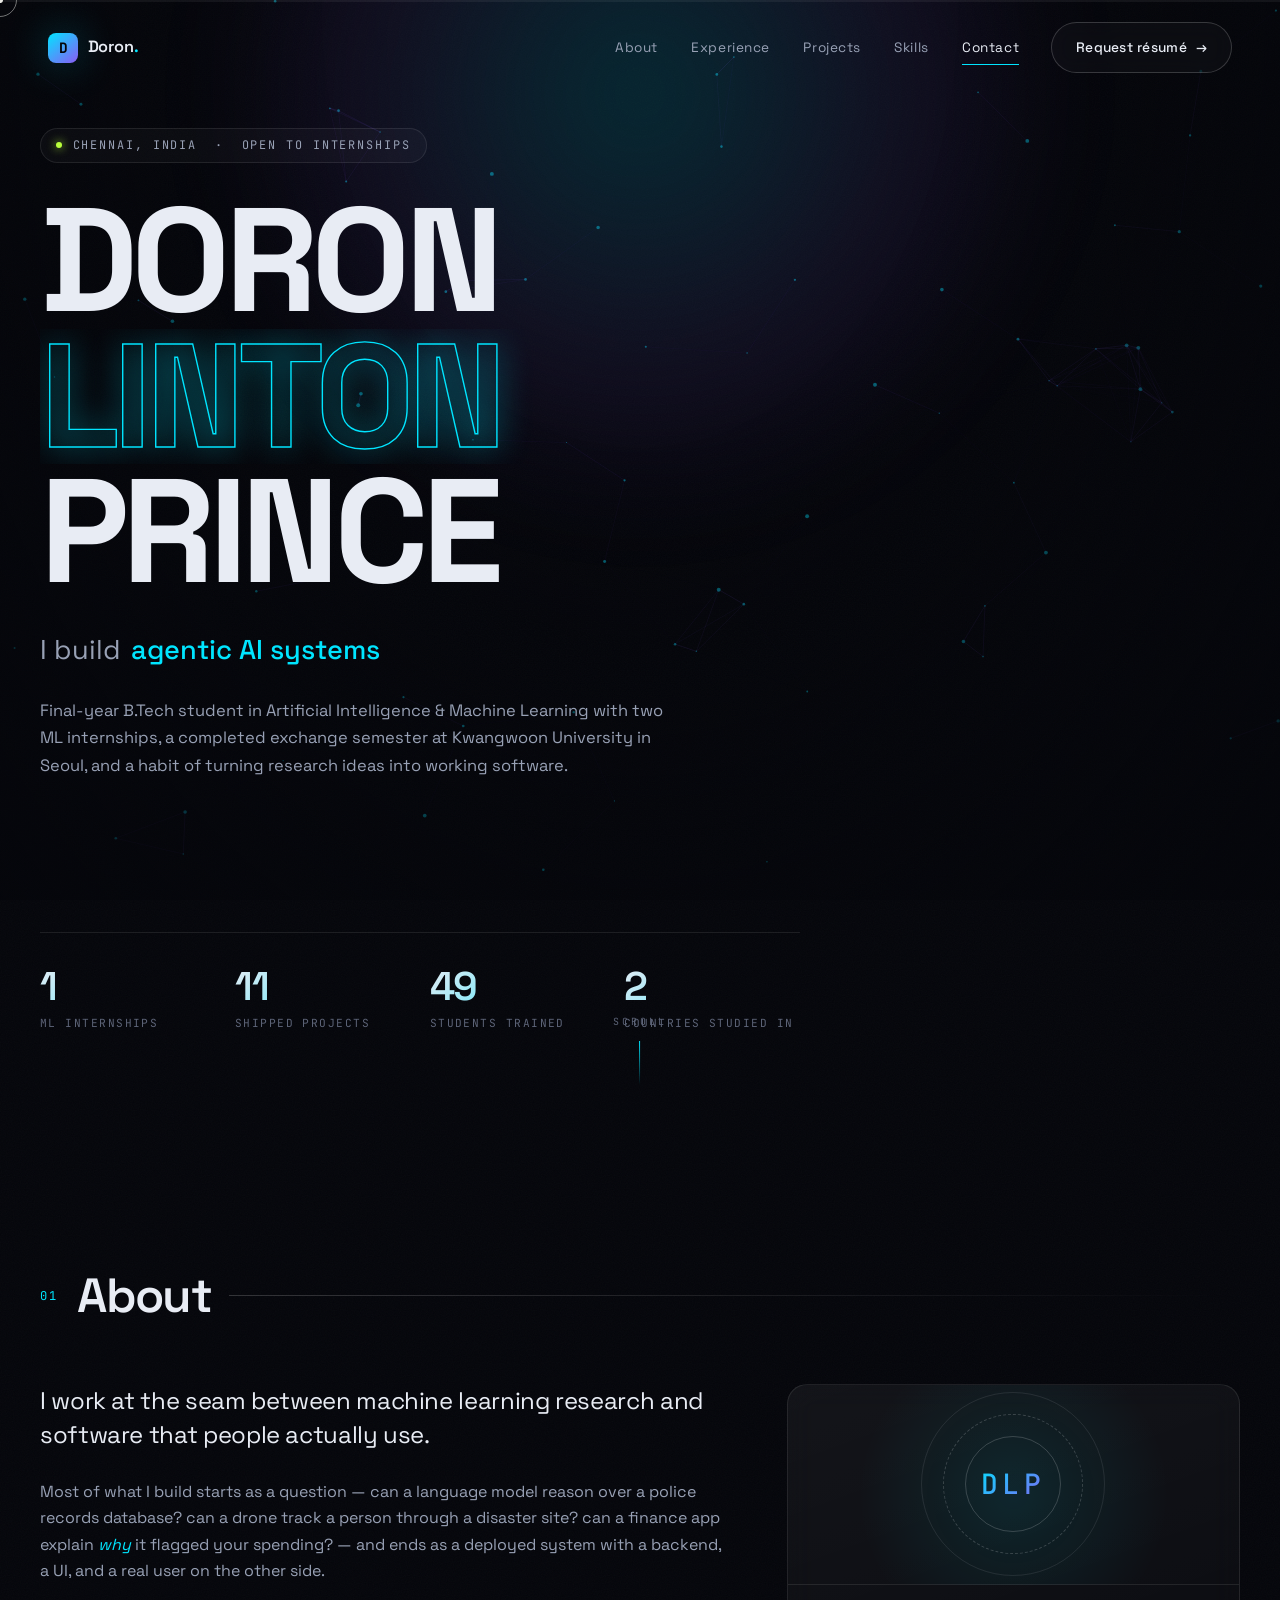
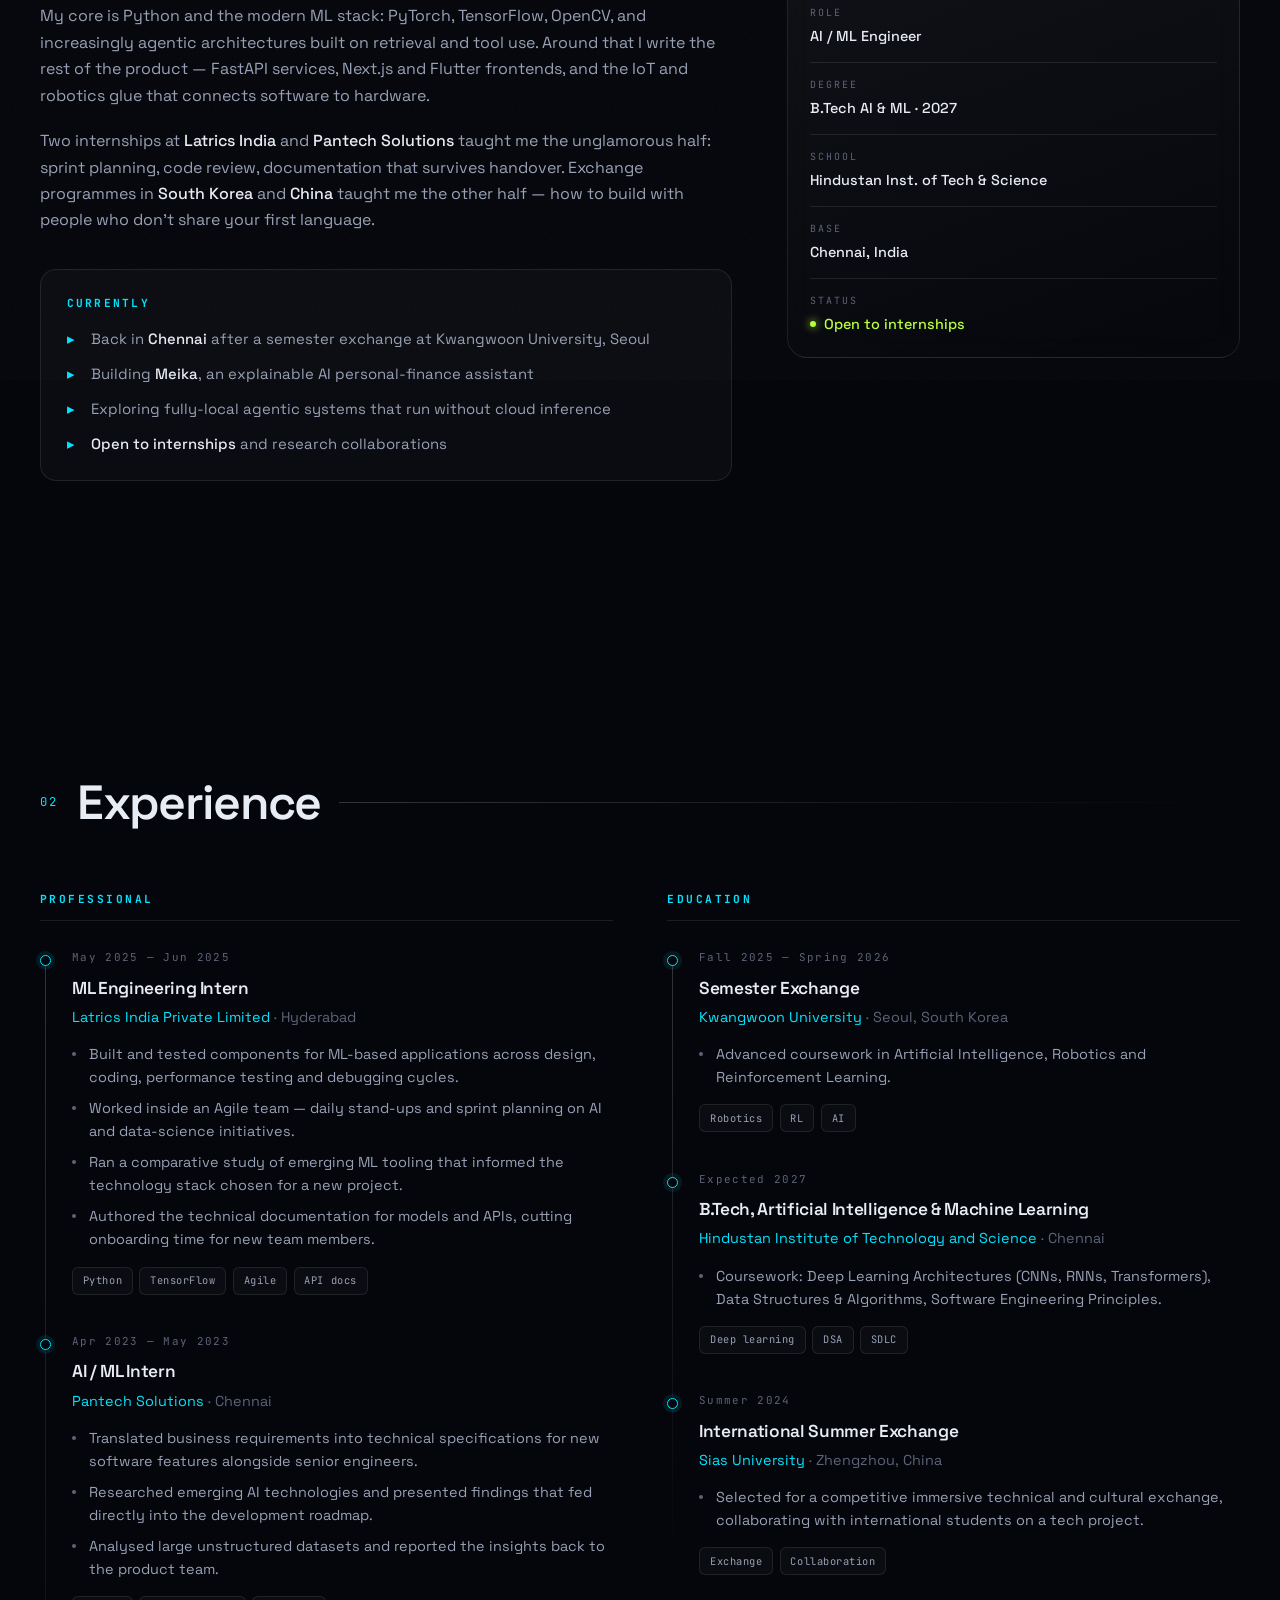
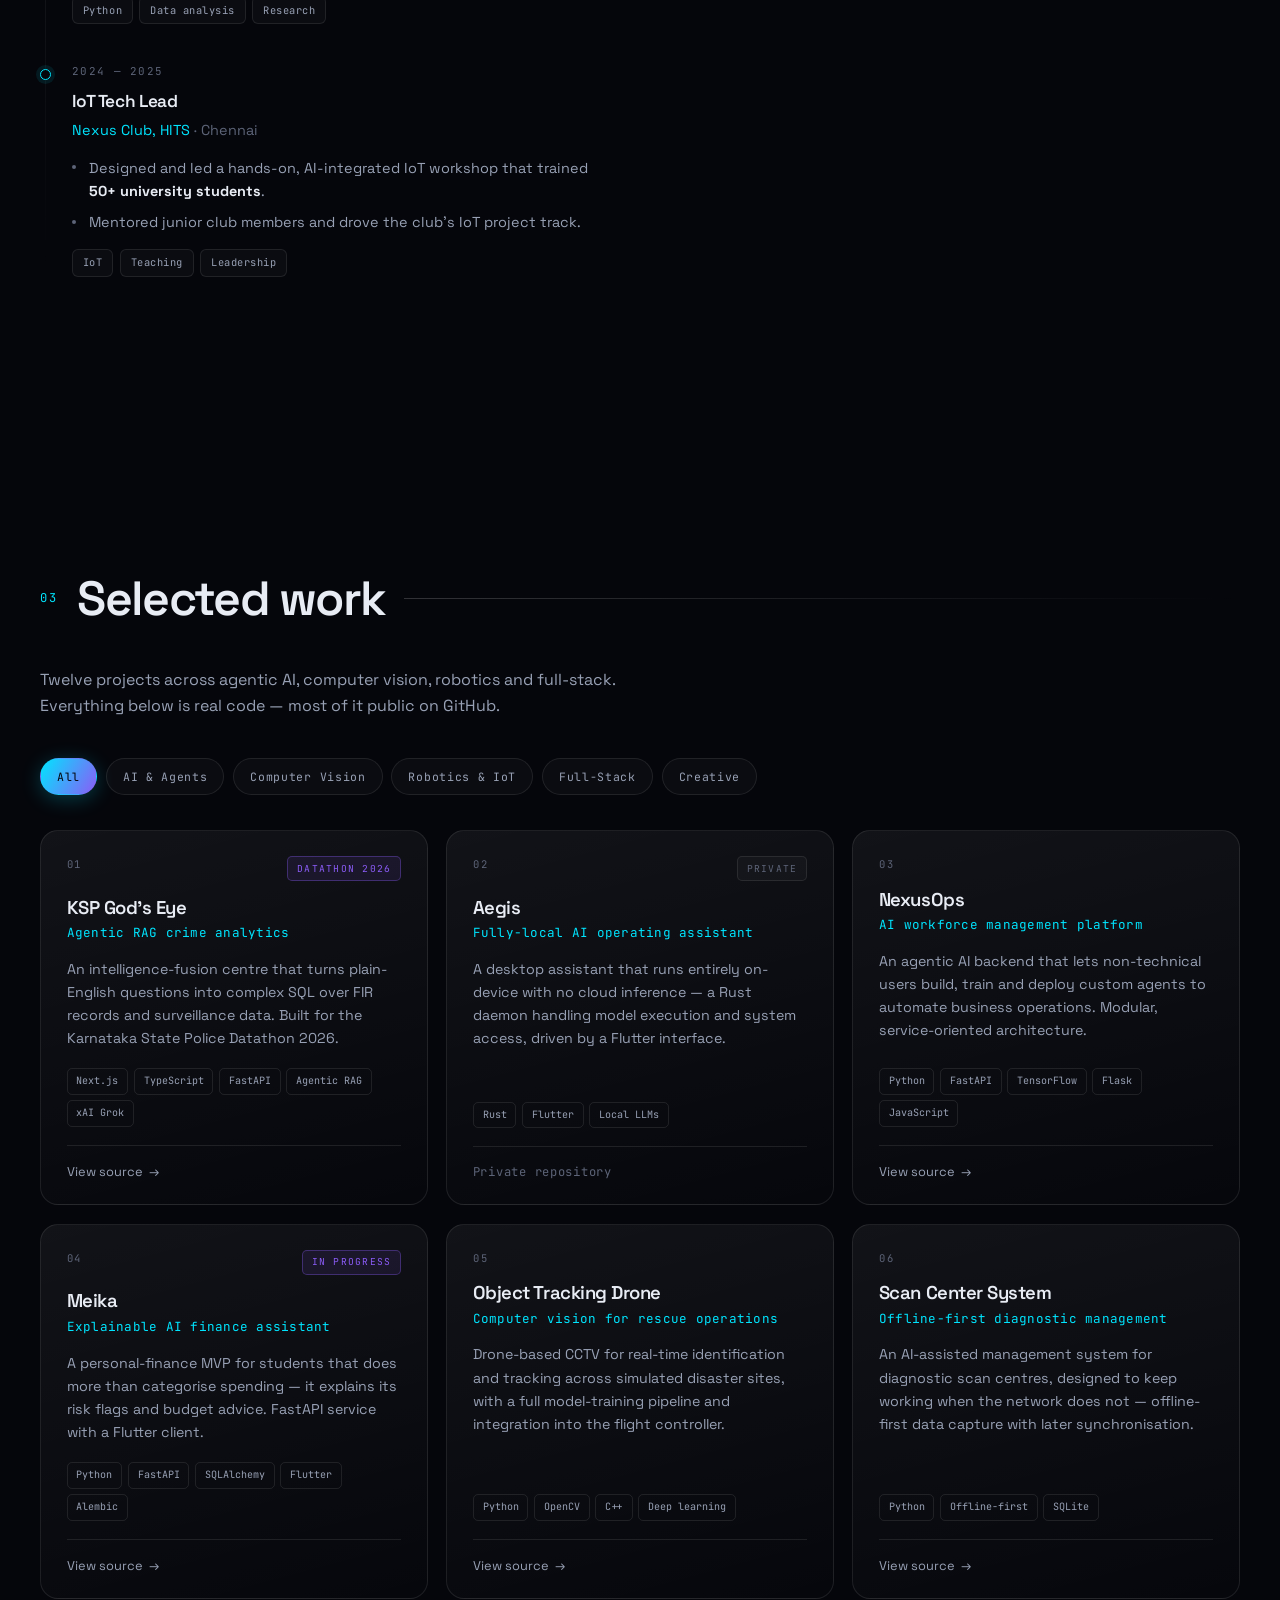
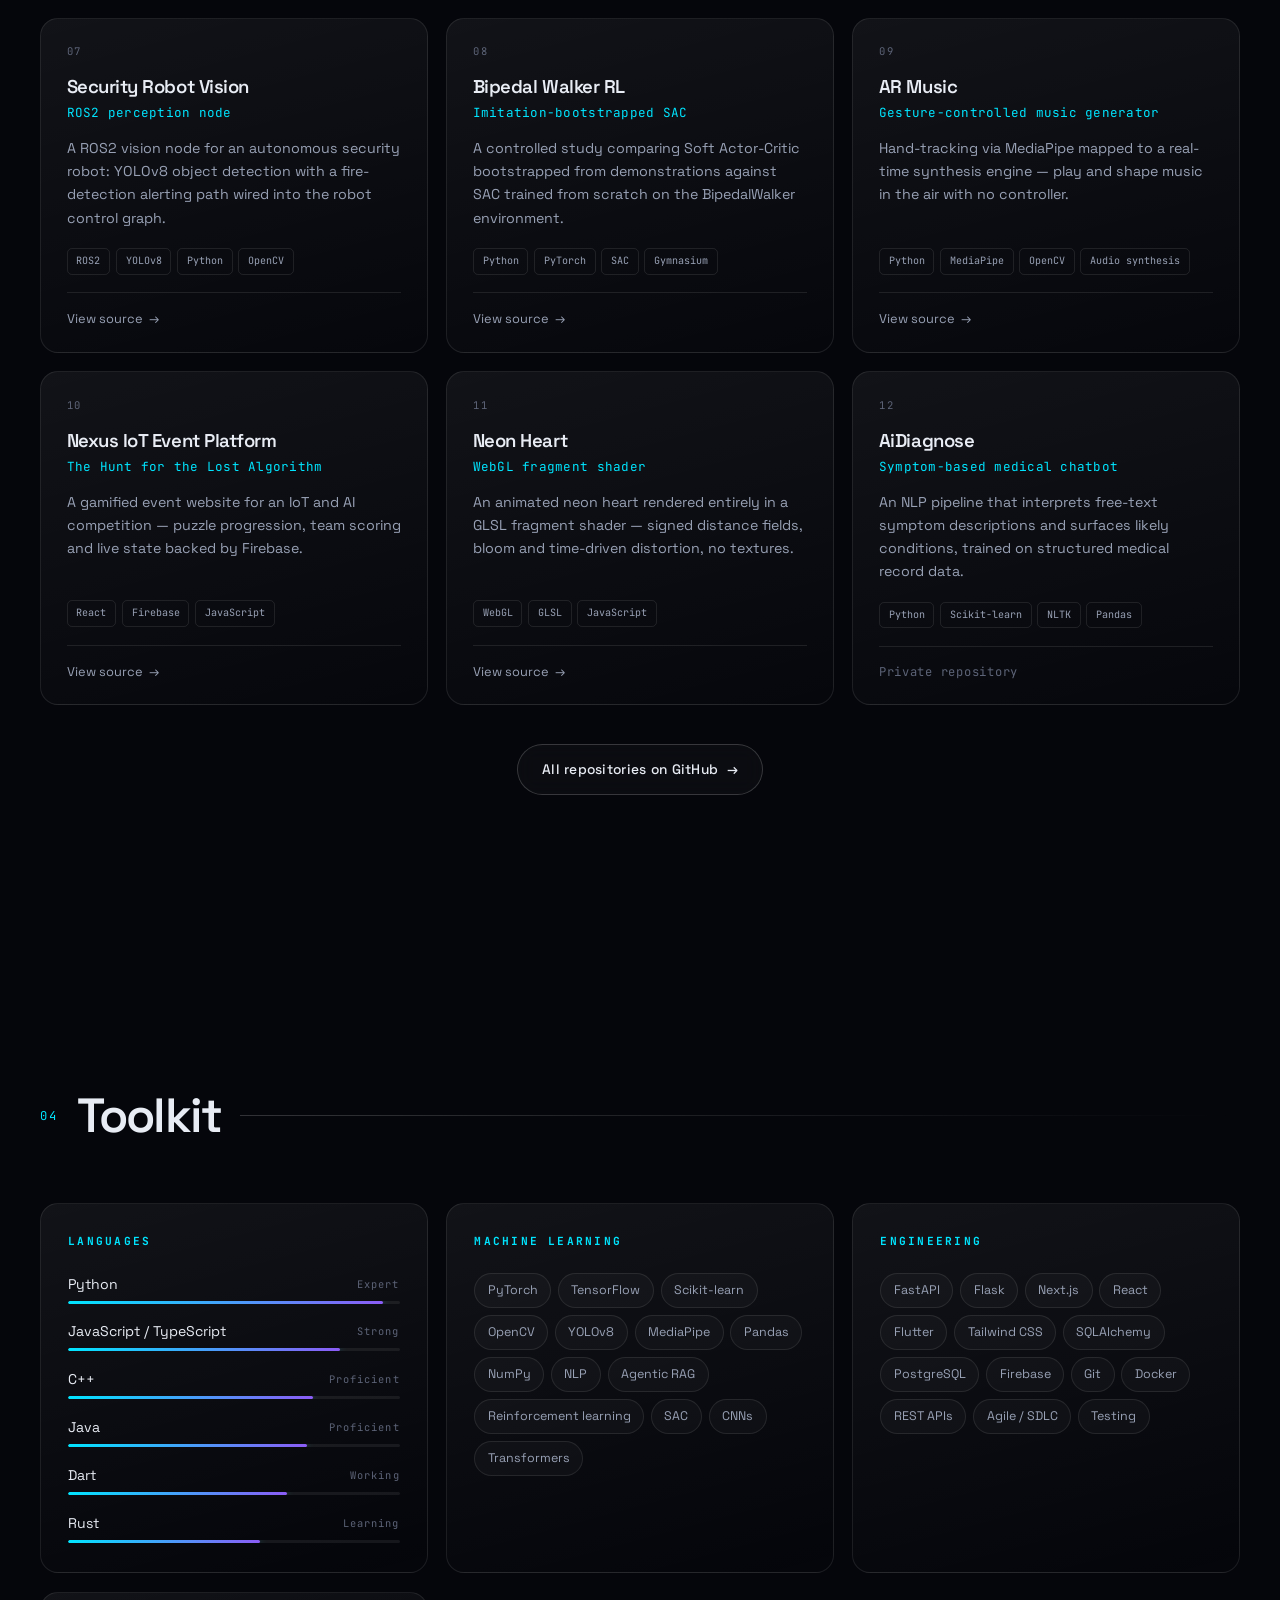
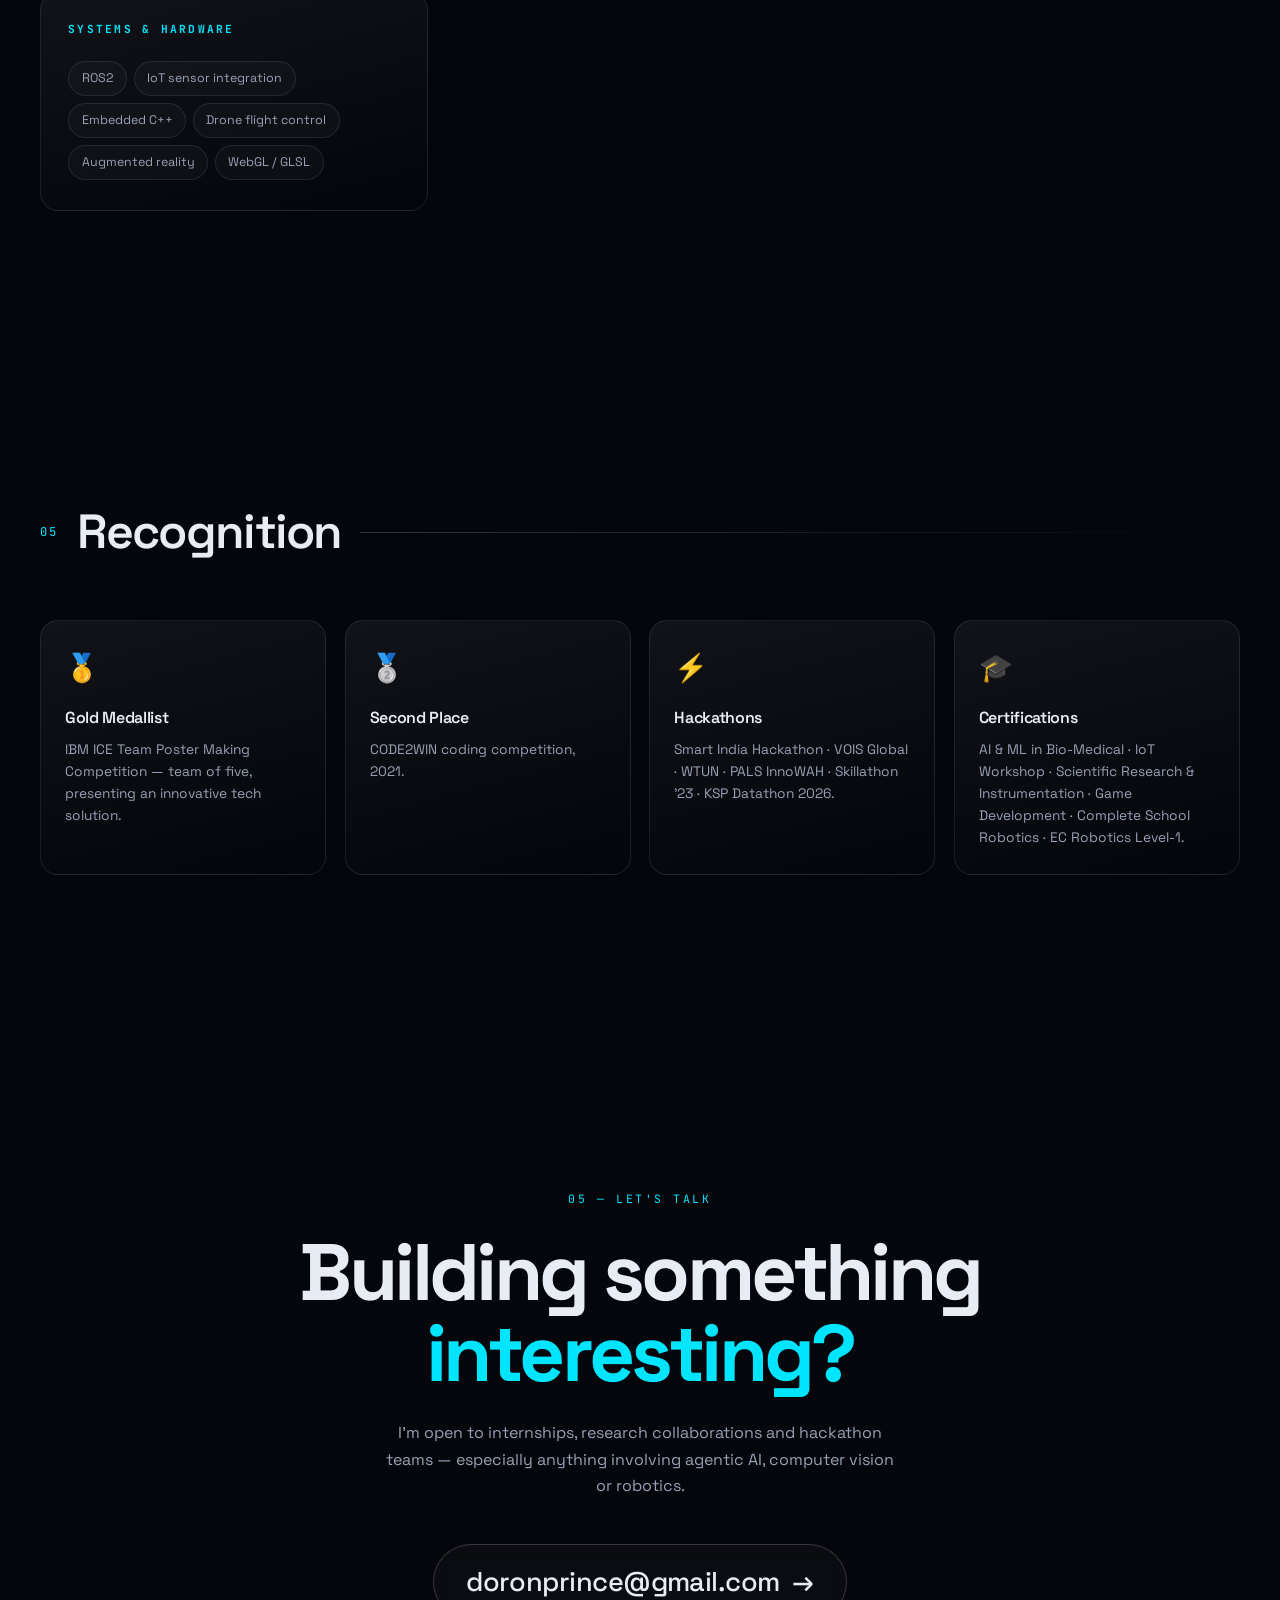
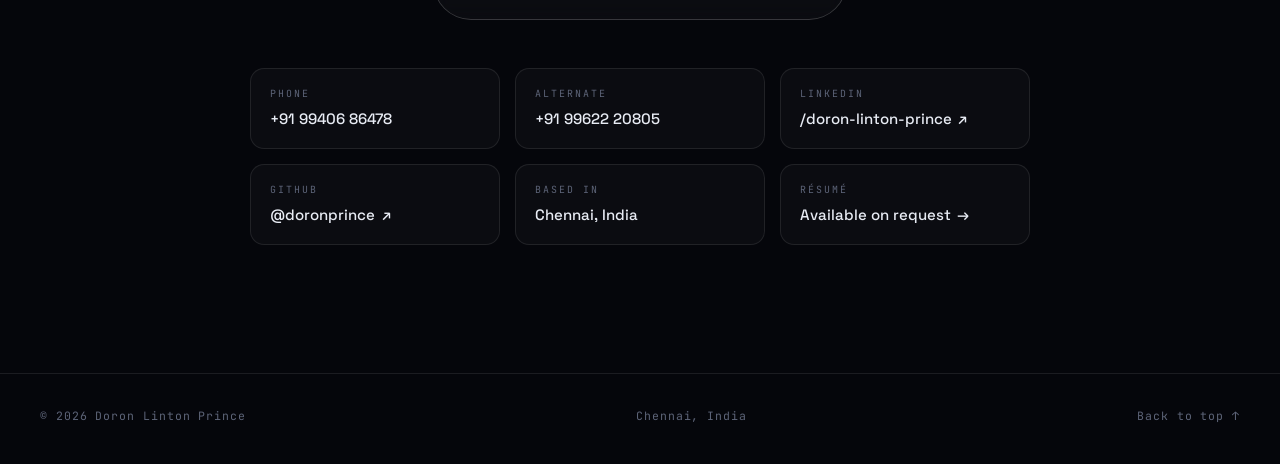
==== index.html @ 657b57dd "Add contact details, unpublish résumé, update location Contact section now carries two phone numbers" ====
<!DOCTYPE html>
<html lang="en">
<head>
<meta charset="UTF-8">
<meta name="viewport" content="width=device-width, initial-scale=1.0">
<title>Doron Linton Prince — AI &amp; Machine Learning Engineer</title>
<meta name="description" content="Doron Linton Prince — AI/ML engineer building agentic systems, computer vision pipelines and full-stack products. B.Tech AI &amp; ML, Hindustan Institute of Technology and Science.">
<meta name="author" content="Doron Linton Prince">
<meta name="theme-color" content="#05060b">

<meta property="og:type" content="website">
<meta property="og:url" content="https://doronlintonprince.me/">
<meta property="og:title" content="Doron Linton Prince — AI &amp; Machine Learning Engineer">
<meta property="og:description" content="Agentic AI, computer vision and full-stack systems. Two ML internships, exchange semesters in Seoul, and a portfolio of shipped projects.">
<meta name="twitter:card" content="summary_large_image">

<link rel="preconnect" href="https://fonts.googleapis.com">
<link rel="preconnect" href="https://fonts.gstatic.com" crossorigin>
<link rel="stylesheet" href="https://fonts.googleapis.com/css2?family=Space+Grotesk:wght@300;400;500;600;700&family=JetBrains+Mono:wght@300;400;500&display=swap">
<link rel="icon" href="data:image/svg+xml,<svg xmlns='http://www.w3.org/2000/svg' viewBox='0 0 100 100'><rect width='100' height='100' rx='22' fill='%2305060b'/><text y='72' x='50' text-anchor='middle' font-size='62' font-family='monospace' font-weight='bold' fill='%2300e5ff'>D</text></svg>">
<link rel="stylesheet" href="assets/styles.css">

<!-- Scroll-reveal starts elements at opacity 0 and JS fades them in.
     Without JS that would hide the entire page, so opt out up front. -->
<noscript>
  <style>
    .reveal{ opacity:1 !important; transform:none !important; }
    .preloader{ display:none !important; }
    .hero__title .decrypt{ transform:none !important; animation:none !important; }
    /* The project grid and its filters are both JS-driven — hide the dead
       controls rather than leaving six chips that do nothing when clicked. */
    #filters{ display:none !important; }
    .noscript-note{ display:block !important; }
  </style>
</noscript>
</head>
<body>

<!-- ═══════════ PRELOADER ═══════════ -->
<div class="preloader" id="preloader">
  <div class="preloader__inner">
    <div class="preloader__mono">DLP</div>
    <div class="preloader__bar"><span id="preBar"></span></div>
    <div class="preloader__pct"><span id="prePct">0</span>%</div>
  </div>
</div>

<!-- ═══════════ BACKGROUND LAYERS ═══════════ -->
<canvas id="bgCanvas" aria-hidden="true"></canvas>
<div class="grain" aria-hidden="true"></div>
<div class="vignette" aria-hidden="true"></div>

<!-- ═══════════ CURSOR ═══════════ -->
<div class="cursor" id="cursorDot" aria-hidden="true"></div>
<div class="cursor-ring" id="cursorRing" aria-hidden="true"></div>

<!-- ═══════════ SCROLL PROGRESS ═══════════ -->
<div class="scroll-progress"><span id="scrollBar"></span></div>

<!-- ═══════════ NAV ═══════════ -->
<header class="nav" id="nav">
  <a href="#home" class="nav__brand" data-magnetic>
    <span class="nav__mark">D</span>
    <span class="nav__name">Doron<span class="accent">.</span></span>
  </a>
  <nav class="nav__links" id="navLinks">
    <a href="#about"      data-nav>About</a>
    <a href="#experience" data-nav>Experience</a>
    <a href="#projects"   data-nav>Projects</a>
    <a href="#skills"     data-nav>Skills</a>
    <a href="#contact"    data-nav>Contact</a>
  </nav>
  <a href="mailto:doronprince@gmail.com?subject=R%C3%A9sum%C3%A9%20request" class="btn btn--ghost nav__cta" data-magnetic>
    Request résumé <span class="btn__arrow">→</span>
  </a>
  <button class="nav__burger" id="burger" aria-label="Toggle navigation" aria-expanded="false">
    <span></span><span></span>
  </button>
</header>

<main>

<!-- ═══════════ HERO ═══════════ -->
<section class="hero" id="home">
  <div class="hero__glow" aria-hidden="true"></div>
  <div class="wrap hero__wrap">

    <p class="hero__eyebrow reveal">
      <span class="dot"></span> Chennai, India &nbsp;·&nbsp; Open to internships
    </p>

    <h1 class="hero__title">
      <span class="line"><span class="decrypt" data-text="DORON">DORON</span></span>
      <span class="line"><span class="decrypt outline" data-text="LINTON">LINTON</span></span>
      <span class="line"><span class="decrypt" data-text="PRINCE">PRINCE</span></span>
    </h1>

    <div class="hero__role reveal">
      <span class="hero__role-static">I build</span>
      <span class="rotator" id="rotator" aria-live="polite">
        <span>agentic AI systems</span>
        <span>computer vision pipelines</span>
        <span>full-stack products</span>
        <span>things that ship</span>
      </span>
    </div>

    <p class="hero__lede reveal">
      Final-year B.Tech student in Artificial Intelligence &amp; Machine Learning with two ML
      internships, a completed exchange semester at Kwangwoon University in Seoul, and a habit of
      turning research ideas into working software.
    </p>

    <div class="hero__actions reveal">
      <a href="#projects" class="btn btn--solid" data-magnetic>
        View the work <span class="btn__arrow">→</span>
      </a>
      <a href="mailto:doronprince@gmail.com" class="btn btn--ghost" data-magnetic>
        Get in touch
      </a>
    </div>

    <div class="hero__stats reveal">
      <div class="stat"><b data-count="2">0</b><span>ML internships</span></div>
      <div class="stat"><b data-count="12">0</b><span>Shipped projects</span></div>
      <div class="stat"><b data-count="50" data-suffix="+">0</b><span>Students trained</span></div>
      <div class="stat"><b data-count="3">0</b><span>Countries studied in</span></div>
    </div>

  </div>

  <div class="hero__scroll" aria-hidden="true">
    <span>SCROLL</span><i></i>
  </div>
</section>

<!-- ═══════════ ABOUT ═══════════ -->
<section class="section" id="about">
  <div class="wrap">
    <div class="sec-head reveal">
      <span class="sec-num">01</span>
      <h2 class="sec-title">About</h2>
      <div class="sec-rule"></div>
    </div>

    <div class="about">
      <div class="about__text">
        <p class="reveal lead">
          I work at the seam between machine learning research and software that people
          actually use.
        </p>
        <p class="reveal">
          Most of what I build starts as a question — can a language model reason over a police
          records database? can a drone track a person through a disaster site? can a finance app
          explain <em>why</em> it flagged your spending? — and ends as a deployed system with a
          backend, a UI, and a real user on the other side.
        </p>
        <p class="reveal">
          My core is Python and the modern ML stack: PyTorch, TensorFlow, OpenCV, and increasingly
          agentic architectures built on retrieval and tool use. Around that I write the rest of the
          product — FastAPI services, Next.js and Flutter frontends, and the IoT and robotics glue
          that connects software to hardware.
        </p>
        <p class="reveal">
          Two internships at <strong>Latrics India</strong> and <strong>Pantech Solutions</strong>
          taught me the unglamorous half: sprint planning, code review, documentation that survives
          handover. Exchange programmes in <strong>South Korea</strong> and <strong>China</strong>
          taught me the other half — how to build with people who don't share your first language.
        </p>

        <div class="about__now reveal">
          <h3>Currently</h3>
          <ul class="ticks">
            <li>Back in <strong>Chennai</strong> after a semester exchange at Kwangwoon University, Seoul</li>
            <li>Building <strong>Meika</strong>, an explainable AI personal-finance assistant</li>
            <li>Exploring fully-local agentic systems that run without cloud inference</li>
            <li><strong>Open to internships</strong> and research collaborations</li>
          </ul>
        </div>
      </div>

      <aside class="about__card reveal">
        <div class="idcard">
          <div class="idcard__orbit" aria-hidden="true">
            <i></i><i></i><i></i>
            <div class="idcard__mono">DLP</div>
          </div>
          <div class="idcard__meta">
            <div class="row"><span>ROLE</span><b>AI / ML Engineer</b></div>
            <div class="row"><span>DEGREE</span><b>B.Tech AI &amp; ML · 2027</b></div>
            <div class="row"><span>SCHOOL</span><b>Hindustan Inst. of Tech &amp; Science</b></div>
            <div class="row"><span>BASE</span><b>Chennai, India</b></div>
            <div class="row"><span>STATUS</span><b class="live"><i></i>Open to internships</b></div>
          </div>
        </div>
      </aside>
    </div>
  </div>
</section>

<!-- ═══════════ EXPERIENCE + EDUCATION ═══════════ -->
<section class="section" id="experience">
  <div class="wrap">
    <div class="sec-head reveal">
      <span class="sec-num">02</span>
      <h2 class="sec-title">Experience</h2>
      <div class="sec-rule"></div>
    </div>

    <div class="cols">

      <div class="col">
        <h3 class="col__label reveal">Professional</h3>
        <ol class="timeline">

          <li class="tl reveal">
            <div class="tl__dot"></div>
            <div class="tl__when">May 2025 — Jun 2025</div>
            <h4 class="tl__role">ML Engineering Intern</h4>
            <div class="tl__org">Latrics India Private Limited <span>· Hyderabad</span></div>
            <ul class="tl__points">
              <li>Built and tested components for ML-based applications across design, coding, performance testing and debugging cycles.</li>
              <li>Worked inside an Agile team — daily stand-ups and sprint planning on AI and data-science initiatives.</li>
              <li>Ran a comparative study of emerging ML tooling that informed the technology stack chosen for a new project.</li>
              <li>Authored the technical documentation for models and APIs, cutting onboarding time for new team members.</li>
            </ul>
            <div class="tags"><span>Python</span><span>TensorFlow</span><span>Agile</span><span>API docs</span></div>
          </li>

          <li class="tl reveal">
            <div class="tl__dot"></div>
            <div class="tl__when">Apr 2023 — May 2023</div>
            <h4 class="tl__role">AI / ML Intern</h4>
            <div class="tl__org">Pantech Solutions <span>· Chennai</span></div>
            <ul class="tl__points">
              <li>Translated business requirements into technical specifications for new software features alongside senior engineers.</li>
              <li>Researched emerging AI technologies and presented findings that fed directly into the development roadmap.</li>
              <li>Analysed large unstructured datasets and reported the insights back to the product team.</li>
            </ul>
            <div class="tags"><span>Python</span><span>Data analysis</span><span>Research</span></div>
          </li>

          <li class="tl reveal">
            <div class="tl__dot"></div>
            <div class="tl__when">2024 — 2025</div>
            <h4 class="tl__role">IoT Tech Lead</h4>
            <div class="tl__org">Nexus Club, HITS <span>· Chennai</span></div>
            <ul class="tl__points">
              <li>Designed and led a hands-on, AI-integrated IoT workshop that trained <strong>50+ university students</strong>.</li>
              <li>Mentored junior club members and drove the club's IoT project track.</li>
            </ul>
            <div class="tags"><span>IoT</span><span>Teaching</span><span>Leadership</span></div>
          </li>

        </ol>
      </div>

      <div class="col">
        <h3 class="col__label reveal">Education</h3>
        <ol class="timeline">

          <li class="tl reveal">
            <div class="tl__dot"></div>
            <div class="tl__when">Fall 2025 — Spring 2026</div>
            <h4 class="tl__role">Semester Exchange</h4>
            <div class="tl__org">Kwangwoon University <span>· Seoul, South Korea</span></div>
            <ul class="tl__points">
              <li>Advanced coursework in Artificial Intelligence, Robotics and Reinforcement Learning.</li>
            </ul>
            <div class="tags"><span>Robotics</span><span>RL</span><span>AI</span></div>
          </li>

          <li class="tl reveal">
            <div class="tl__dot"></div>
            <div class="tl__when">Expected 2027</div>
            <h4 class="tl__role">B.Tech, Artificial Intelligence &amp; Machine Learning</h4>
            <div class="tl__org">Hindustan Institute of Technology and Science <span>· Chennai</span></div>
            <ul class="tl__points">
              <li>Coursework: Deep Learning Architectures (CNNs, RNNs, Transformers), Data Structures &amp; Algorithms, Software Engineering Principles.</li>
            </ul>
            <div class="tags"><span>Deep learning</span><span>DSA</span><span>SDLC</span></div>
          </li>

          <li class="tl reveal">
            <div class="tl__dot"></div>
            <div class="tl__when">Summer 2024</div>
            <h4 class="tl__role">International Summer Exchange</h4>
            <div class="tl__org">Sias University <span>· Zhengzhou, China</span></div>
            <ul class="tl__points">
              <li>Selected for a competitive immersive technical and cultural exchange, collaborating with international students on a tech project.</li>
            </ul>
            <div class="tags"><span>Exchange</span><span>Collaboration</span></div>
          </li>

        </ol>
      </div>

    </div>
  </div>
</section>

<!-- ═══════════ PROJECTS ═══════════ -->
<section class="section" id="projects">
  <div class="wrap">
    <div class="sec-head reveal">
      <span class="sec-num">03</span>
      <h2 class="sec-title">Selected work</h2>
      <div class="sec-rule"></div>
    </div>

    <p class="sec-lede reveal">
      Twelve projects across agentic AI, computer vision, robotics and full-stack.
      Everything below is real code — most of it public on GitHub.
    </p>

    <div class="filters reveal" id="filters">
      <button class="chip is-active" data-filter="all">All</button>
      <button class="chip" data-filter="ai">AI &amp; Agents</button>
      <button class="chip" data-filter="cv">Computer Vision</button>
      <button class="chip" data-filter="robotics">Robotics &amp; IoT</button>
      <button class="chip" data-filter="fullstack">Full-Stack</button>
      <button class="chip" data-filter="creative">Creative</button>
    </div>

    <p class="noscript-note">
      The project gallery is rendered with JavaScript. With it disabled, browse the
      repositories directly at
      <a href="https://github.com/doronprince?tab=repositories" target="_blank" rel="noopener">github.com/doronprince</a>.
    </p>

    <div class="grid" id="projectGrid"><!-- injected by main.js --></div>

    <div class="grid-more reveal">
      <a class="btn btn--ghost" href="https://github.com/doronprince?tab=repositories" target="_blank" rel="noopener" data-magnetic>
        All repositories on GitHub <span class="btn__arrow">→</span>
      </a>
    </div>
  </div>
</section>

<!-- ═══════════ SKILLS ═══════════ -->
<section class="section" id="skills">
  <div class="wrap">
    <div class="sec-head reveal">
      <span class="sec-num">04</span>
      <h2 class="sec-title">Toolkit</h2>
      <div class="sec-rule"></div>
    </div>

    <div class="skills">

      <div class="skillset reveal">
        <h3>Languages</h3>
        <div class="meters">
          <div class="meter" data-level="95"><span class="meter__name">Python</span><span class="meter__note">Expert</span><i></i></div>
          <div class="meter" data-level="82"><span class="meter__name">JavaScript / TypeScript</span><span class="meter__note">Strong</span><i></i></div>
          <div class="meter" data-level="74"><span class="meter__name">C++</span><span class="meter__note">Proficient</span><i></i></div>
          <div class="meter" data-level="72"><span class="meter__name">Java</span><span class="meter__note">Proficient</span><i></i></div>
          <div class="meter" data-level="66"><span class="meter__name">Dart</span><span class="meter__note">Working</span><i></i></div>
          <div class="meter" data-level="58"><span class="meter__name">Rust</span><span class="meter__note">Learning</span><i></i></div>
        </div>
      </div>

      <div class="skillset reveal">
        <h3>Machine learning</h3>
        <div class="pills">
          <span>PyTorch</span><span>TensorFlow</span><span>Scikit-learn</span><span>OpenCV</span>
          <span>YOLOv8</span><span>MediaPipe</span><span>Pandas</span><span>NumPy</span>
          <span>NLP</span><span>Agentic RAG</span><span>Reinforcement learning</span><span>SAC</span>
          <span>CNNs</span><span>Transformers</span>
        </div>
      </div>

      <div class="skillset reveal">
        <h3>Engineering</h3>
        <div class="pills">
          <span>FastAPI</span><span>Flask</span><span>Next.js</span><span>React</span>
          <span>Flutter</span><span>Tailwind CSS</span><span>SQLAlchemy</span><span>PostgreSQL</span>
          <span>Firebase</span><span>Git</span><span>Docker</span><span>REST APIs</span>
          <span>Agile / SDLC</span><span>Testing</span>
        </div>
      </div>

      <div class="skillset reveal">
        <h3>Systems &amp; hardware</h3>
        <div class="pills">
          <span>ROS2</span><span>IoT sensor integration</span><span>Embedded C++</span>
          <span>Drone flight control</span><span>Augmented reality</span><span>WebGL / GLSL</span>
        </div>
      </div>

    </div>
  </div>
</section>

<!-- ═══════════ RECOGNITION ═══════════ -->
<section class="section" id="beyond">
  <div class="wrap">
    <div class="sec-head reveal">
      <span class="sec-num">05</span>
      <h2 class="sec-title">Recognition</h2>
      <div class="sec-rule"></div>
    </div>

    <div class="awards">
      <article class="award reveal">
        <div class="award__icon">🥇</div>
        <h3>Gold Medallist</h3>
        <p>IBM ICE Team Poster Making Competition — team of five, presenting an innovative tech solution.</p>
      </article>
      <article class="award reveal">
        <div class="award__icon">🥈</div>
        <h3>Second Place</h3>
        <p>CODE2WIN coding competition, 2021.</p>
      </article>
      <article class="award reveal">
        <div class="award__icon">⚡</div>
        <h3>Hackathons</h3>
        <p>Smart India Hackathon · VOIS Global · WTUN · PALS InnoWAH · Skillathon '23 · KSP Datathon 2026.</p>
      </article>
      <article class="award reveal">
        <div class="award__icon">🎓</div>
        <h3>Certifications</h3>
        <p>AI &amp; ML in Bio-Medical · IoT Workshop · Scientific Research &amp; Instrumentation · Game Development · Complete School Robotics · EC Robotics Level-1.</p>
      </article>
    </div>
  </div>
</section>

<!-- ═══════════ CONTACT ═══════════ -->
<section class="section section--contact" id="contact">
  <div class="wrap">
    <div class="contact">
      <p class="contact__eyebrow reveal">05 — Let's talk</p>
      <h2 class="contact__title reveal">
        Building something<br><span class="accent">interesting?</span>
      </h2>
      <p class="contact__lede reveal">
        I'm open to internships, research collaborations and hackathon teams —
        especially anything involving agentic AI, computer vision or robotics.
      </p>

      <a href="mailto:doronprince@gmail.com" class="mailto reveal" data-magnetic>
        doronprince@gmail.com
        <span class="btn__arrow">→</span>
      </a>

      <div class="contact__cards reveal">
        <a class="ccard" href="tel:+919940686478">
          <span class="ccard__k">Phone</span>
          <b class="ccard__v">+91 99406 86478</b>
        </a>
        <a class="ccard" href="tel:+919962220805">
          <span class="ccard__k">Alternate</span>
          <b class="ccard__v">+91 99622 20805</b>
        </a>
        <a class="ccard" href="https://www.linkedin.com/in/doron-linton-prince-3757b4299/" target="_blank" rel="noopener">
          <span class="ccard__k">LinkedIn</span>
          <b class="ccard__v">/doron-linton-prince <span class="btn__arrow">↗</span></b>
        </a>
        <a class="ccard" href="https://github.com/doronprince" target="_blank" rel="noopener">
          <span class="ccard__k">GitHub</span>
          <b class="ccard__v">@doronprince <span class="btn__arrow">↗</span></b>
        </a>
        <div class="ccard ccard--static">
          <span class="ccard__k">Based in</span>
          <b class="ccard__v">Chennai, India</b>
        </div>
        <a class="ccard" href="mailto:doronprince@gmail.com?subject=R%C3%A9sum%C3%A9%20request">
          <span class="ccard__k">Résumé</span>
          <b class="ccard__v">Available on request <span class="btn__arrow">→</span></b>
        </a>
      </div>
    </div>
  </div>
</section>

</main>

<footer class="footer">
  <div class="wrap footer__wrap">
    <span>© <span id="year">2026</span> Doron Linton Prince</span>
    <span class="footer__mid">Chennai, India</span>
    <a href="#home" data-magnetic>Back to top ↑</a>
  </div>
</footer>

<script src="assets/main.js" defer></script>
</body>
</html>
---- assets/styles.css ----
/* ══════════════════════════════════════════════════════════
   Doron Linton Prince — portfolio
   ══════════════════════════════════════════════════════════ */

:root{
  --bg:          #05060b;
  --bg-2:        #080a12;
  --panel:       rgba(255,255,255,.028);
  --panel-hi:    rgba(255,255,255,.055);
  --line:        rgba(255,255,255,.09);
  --line-hi:     rgba(255,255,255,.18);

  --text:        #e8ecf4;
  --text-dim:    #98a1b5;
  --text-faint:  #5d6478;

  --cyan:        #00e5ff;
  --violet:      #8b5cf6;
  --pink:        #ff2e97;
  --lime:        #b8ff3c;

  --accent:      var(--cyan);
  --glow:        0 0 42px rgba(0,229,255,.28);

  --sans: 'Space Grotesk', -apple-system, BlinkMacSystemFont, 'Segoe UI', sans-serif;
  --mono: 'JetBrains Mono', ui-monospace, 'SF Mono', Menlo, monospace;

  --wrap: 1200px;
  --ease: cubic-bezier(.16,1,.3,1);
  --ease-io: cubic-bezier(.65,.05,.36,1);
}

*,*::before,*::after{ box-sizing:border-box; margin:0; padding:0; }

html{
  scroll-behavior:smooth;
  -webkit-text-size-adjust:100%;
}

body{
  background:var(--bg);
  color:var(--text);
  font-family:var(--sans);
  font-size:16px;
  line-height:1.65;
  overflow-x:hidden;
  -webkit-font-smoothing:antialiased;
  -moz-osx-font-smoothing:grayscale;
}

body.is-locked{ overflow:hidden; }

img{ max-width:100%; display:block; }
a{ color:inherit; text-decoration:none; }
button{ font:inherit; color:inherit; background:none; border:0; cursor:pointer; }
::selection{ background:var(--cyan); color:#04050a; }

.wrap{ width:min(100% - 2.6rem, var(--wrap)); margin-inline:auto; }
.accent{ color:var(--accent); }

/* ── scrollbar ─────────────────────────────────── */
::-webkit-scrollbar{ width:9px; }
::-webkit-scrollbar-track{ background:var(--bg); }
::-webkit-scrollbar-thumb{
  background:linear-gradient(var(--cyan),var(--violet));
  border-radius:9px;
}

/* ══════════════ PRELOADER ══════════════ */
.preloader{
  position:fixed; inset:0; z-index:9999;
  background:var(--bg);
  display:grid; place-items:center;
  transition:opacity .7s var(--ease), visibility .7s;
}
.preloader.is-done{ opacity:0; visibility:hidden; }
.preloader__inner{ text-align:center; }
.preloader__mono{
  font-family:var(--mono);
  font-size:clamp(2.6rem,9vw,4.4rem);
  font-weight:500; letter-spacing:.22em;
  background:linear-gradient(100deg,var(--cyan),var(--violet),var(--cyan));
  background-size:220% auto;
  -webkit-background-clip:text; background-clip:text;
  color:transparent;
  animation:shimmer 2.4s linear infinite;
}
@keyframes shimmer{ to{ background-position:220% center; } }
.preloader__bar{
  width:min(240px,52vw); height:2px;
  background:rgba(255,255,255,.1);
  margin:1.6rem auto .9rem; overflow:hidden;
}
.preloader__bar span{
  display:block; height:100%; width:0%;
  background:linear-gradient(90deg,var(--cyan),var(--violet));
  transition:width .25s linear;
}
.preloader__pct{
  font-family:var(--mono); font-size:.72rem;
  letter-spacing:.28em; color:var(--text-faint);
}

/* ══════════════ BACKGROUND ══════════════ */
#bgCanvas{
  position:fixed; inset:0; z-index:0;
  width:100%; height:100%;
  pointer-events:none;
}
.grain{
  position:fixed; inset:-120%; z-index:1;
  pointer-events:none; opacity:.032;
  background-image:url("data:image/svg+xml,%3Csvg xmlns='http://www.w3.org/2000/svg' width='200' height='200'%3E%3Cfilter id='n'%3E%3CfeTurbulence type='fractalNoise' baseFrequency='.85' numOctaves='3'/%3E%3C/filter%3E%3Crect width='200' height='200' filter='url(%23n)'/%3E%3C/svg%3E");
  animation:grain 8s steps(8) infinite;
}
@keyframes grain{
  0%,100%{ transform:translate(0,0); }
  10%{ transform:translate(-4%,-4%); }  20%{ transform:translate(-8%,3%); }
  30%{ transform:translate(4%,-9%); }   40%{ transform:translate(-3%,10%); }
  50%{ transform:translate(-6%,4%); }   60%{ transform:translate(7%,0); }
  70%{ transform:translate(0,6%); }     80%{ transform:translate(3%,20%); }
  90%{ transform:translate(-6%,3%); }
}
.vignette{
  position:fixed; inset:0; z-index:1; pointer-events:none;
  background:radial-gradient(ellipse at 50% 0%,transparent 35%,rgba(5,6,11,.72) 100%);
}

main, .nav, .footer{ position:relative; z-index:2; }

/* ══════════════ CURSOR ══════════════ */
.cursor,.cursor-ring{
  position:fixed; top:0; left:0; z-index:9998;
  pointer-events:none; border-radius:50%;
  transform:translate(-50%,-50%);
  mix-blend-mode:difference;
}
.cursor{ width:6px; height:6px; background:#fff; }
.cursor-ring{
  width:34px; height:34px;
  border:1px solid rgba(255,255,255,.45);
  transition:width .3s var(--ease), height .3s var(--ease),
             border-color .3s, background .3s;
}
.cursor-ring.is-hot{
  width:58px; height:58px;
  border-color:var(--cyan);
  background:rgba(0,229,255,.08);
}
@media (hover:none),(max-width:900px){ .cursor,.cursor-ring{ display:none; } }

/* ══════════════ SCROLL PROGRESS ══════════════ */
.scroll-progress{
  position:fixed; top:0; left:0; right:0; height:2px;
  z-index:9997; background:rgba(255,255,255,.06);
}
.scroll-progress span{
  display:block; height:100%; width:0%;
  background:linear-gradient(90deg,var(--cyan),var(--violet),var(--pink));
  box-shadow:0 0 12px rgba(0,229,255,.55);
}

/* ══════════════ NAV ══════════════ */
.nav{
  position:fixed; top:0; left:0; right:0; z-index:9990;
  display:flex; align-items:center; gap:2rem;
  padding:1.4rem clamp(1.3rem,4vw,3rem);
  transition:padding .4s var(--ease), background .4s, border-color .4s, backdrop-filter .4s;
  border-bottom:1px solid transparent;
}
.nav.is-stuck{
  padding-block:.85rem;
  background:rgba(5,6,11,.72);
  backdrop-filter:blur(18px) saturate(160%);
  -webkit-backdrop-filter:blur(18px) saturate(160%);
  border-bottom-color:var(--line);
}
.nav__brand{ display:flex; align-items:center; gap:.6rem; margin-right:auto; }
.nav__mark{
  display:grid; place-items:center;
  width:30px; height:30px; border-radius:8px;
  font-family:var(--mono); font-weight:700; font-size:.9rem;
  color:#04050a;
  background:linear-gradient(140deg,var(--cyan),var(--violet));
  box-shadow:var(--glow);
}
.nav__name{ font-weight:600; letter-spacing:-.01em; font-size:1.02rem; }

.nav__links{ display:flex; gap:2.1rem; }
.nav__links a{
  position:relative;
  font-size:.85rem; letter-spacing:.04em;
  color:var(--text-dim);
  transition:color .3s;
}
.nav__links a::after{
  content:''; position:absolute; left:0; bottom:-6px;
  width:100%; height:1px; background:var(--cyan);
  transform:scaleX(0); transform-origin:right;
  transition:transform .45s var(--ease);
}
.nav__links a:hover, .nav__links a.is-active{ color:var(--text); }
.nav__links a:hover::after, .nav__links a.is-active::after{
  transform:scaleX(1); transform-origin:left;
}

.nav__burger{
  display:none; width:34px; height:34px;
  flex-direction:column; justify-content:center; gap:7px;
}
.nav__burger span{
  display:block; height:1.5px; width:22px; margin-inline:auto;
  background:var(--text);
  transition:transform .4s var(--ease), opacity .3s;
}
.nav__burger.is-open span:nth-child(1){ transform:translateY(4.2px) rotate(45deg); }
.nav__burger.is-open span:nth-child(2){ transform:translateY(-4.2px) rotate(-45deg); }

/* ══════════════ BUTTONS ══════════════ */
.btn{
  --pad:.82rem 1.5rem;
  position:relative; display:inline-flex; align-items:center; gap:.55rem;
  padding:var(--pad); border-radius:100px;
  font-size:.86rem; font-weight:500; letter-spacing:.02em;
  overflow:hidden; white-space:nowrap;
  transition:transform .35s var(--ease), color .35s, border-color .35s, box-shadow .35s;
  will-change:transform;
}
.btn__arrow{ transition:transform .35s var(--ease); }
.btn:hover .btn__arrow{ transform:translateX(4px); }

.btn--solid{
  color:#04050a;
  background:linear-gradient(120deg,var(--cyan),var(--violet));
  box-shadow:0 6px 30px rgba(0,229,255,.22);
}
.btn--solid:hover{ box-shadow:0 10px 44px rgba(0,229,255,.42); }

.btn--ghost{
  color:var(--text);
  border:1px solid var(--line-hi);
  background:var(--panel);
  backdrop-filter:blur(10px);
}
.btn--ghost:hover{
  border-color:var(--cyan);
  color:var(--cyan);
  box-shadow:0 0 26px rgba(0,229,255,.16);
}

/* ══════════════ HERO ══════════════ */
.hero{
  position:relative;
  min-height:100svh;
  display:flex; align-items:center;
  padding:8rem 0 5rem;
  overflow:hidden;
}
.hero__glow{
  position:absolute; z-index:-1;
  width:min(900px,120vw); aspect-ratio:1;
  top:-32%; left:50%; transform:translateX(-50%);
  background:radial-gradient(circle,rgba(0,229,255,.16),rgba(139,92,246,.09) 42%,transparent 68%);
  filter:blur(46px);
  animation:breathe 9s ease-in-out infinite;
}
@keyframes breathe{
  50%{ transform:translateX(-50%) scale(1.14); opacity:.78; }
}

.hero__eyebrow{
  display:inline-flex; align-items:center; gap:.65rem;
  font-family:var(--mono); font-size:.74rem;
  letter-spacing:.16em; text-transform:uppercase;
  color:var(--text-dim);
  padding:.42rem .95rem; border-radius:100px;
  border:1px solid var(--line);
  background:var(--panel);
  margin-bottom:1.9rem;
}
.dot{
  width:6px; height:6px; border-radius:50%;
  background:var(--lime);
  box-shadow:0 0 10px var(--lime);
  animation:pulse 2s ease-in-out infinite;
}
@keyframes pulse{ 50%{ opacity:.35; transform:scale(.82); } }

.hero__title{
  font-size:clamp(2.9rem,11.5vw,9.5rem);
  font-weight:700; line-height:.92;
  letter-spacing:-.045em;
  margin-bottom:1.8rem;
}
.hero__title .line{ display:block; overflow:hidden; }
.hero__title .decrypt{
  display:inline-block;
  transform:translateY(105%);
  animation:riseIn 1.05s var(--ease) forwards;
}
.hero__title .line:nth-child(2) .decrypt{ animation-delay:.11s; }
.hero__title .line:nth-child(3) .decrypt{ animation-delay:.22s; }
@keyframes riseIn{ to{ transform:translateY(0); } }

.hero__title .outline{
  color:transparent;
  -webkit-text-stroke:1.4px var(--cyan);
  text-shadow:0 0 34px rgba(0,229,255,.3);
}

.hero__role{
  display:flex; flex-wrap:wrap; align-items:baseline; gap:.6rem;
  font-size:clamp(1.05rem,3vw,1.7rem);
  font-weight:400; color:var(--text-dim);
  margin-bottom:1.5rem;
}
.rotator{
  position:relative; display:inline-block;
  height:1.5em; overflow:hidden; vertical-align:bottom;
}
.rotator span{
  display:block; height:1.5em; line-height:1.5em;
  color:var(--cyan); font-weight:500;
  white-space:nowrap;
  transition:transform .75s var(--ease-io);
}

.hero__lede{
  max-width:58ch; color:var(--text-dim);
  font-size:1.03rem; margin-bottom:2.4rem;
}

.hero__actions{ display:flex; flex-wrap:wrap; gap:.9rem; margin-bottom:4rem; }

.hero__stats{
  display:grid; gap:1.2rem;
  grid-template-columns:repeat(auto-fit,minmax(140px,1fr));
  max-width:760px;
  padding-top:2rem; border-top:1px solid var(--line);
}
.stat b{
  display:block;
  font-size:clamp(1.6rem,4vw,2.5rem); font-weight:600;
  letter-spacing:-.03em; line-height:1.1;
  background:linear-gradient(140deg,var(--text),var(--cyan));
  -webkit-background-clip:text; background-clip:text; color:transparent;
}
.stat span{
  font-family:var(--mono); font-size:.7rem;
  letter-spacing:.13em; text-transform:uppercase;
  color:var(--text-faint);
}

.hero__scroll{
  position:absolute; bottom:1.9rem; left:50%;
  transform:translateX(-50%);
  display:flex; flex-direction:column; align-items:center; gap:.7rem;
  font-family:var(--mono); font-size:.62rem;
  letter-spacing:.3em; color:var(--text-faint);
}
.hero__scroll i{
  width:1px; height:44px;
  background:linear-gradient(var(--cyan),transparent);
  animation:drop 2.1s ease-in-out infinite;
}
@keyframes drop{
  0%{ transform:scaleY(0); transform-origin:top; }
  45%{ transform:scaleY(1); transform-origin:top; }
  46%{ transform:scaleY(1); transform-origin:bottom; }
  100%{ transform:scaleY(0); transform-origin:bottom; }
}

/* ══════════════ SECTIONS ══════════════ */
.section{ padding:clamp(5rem,11vw,9rem) 0; }
.section--contact{ padding-bottom:6rem; }

.sec-head{
  display:flex; align-items:center; gap:1.15rem;
  margin-bottom:3rem;
}
.sec-num{
  font-family:var(--mono); font-size:.76rem;
  letter-spacing:.2em; color:var(--cyan);
}
.sec-title{
  font-size:clamp(1.7rem,4.6vw,3rem);
  font-weight:600; letter-spacing:-.035em;
  white-space:nowrap;
}
.sec-rule{
  flex:1; height:1px;
  background:linear-gradient(90deg,var(--line-hi),transparent);
}
.sec-lede{
  max-width:62ch; color:var(--text-dim);
  margin-bottom:2.4rem; margin-top:-1.2rem;
}

/* ══════════════ ABOUT ══════════════ */
.about{
  display:grid; gap:3.4rem;
  grid-template-columns:1.45fr .95fr;
  align-items:start;
}
.about__text p{ color:var(--text-dim); margin-bottom:1.2rem; }
.about__text .lead{
  font-size:clamp(1.15rem,2.4vw,1.5rem);
  color:var(--text); font-weight:400;
  letter-spacing:-.015em; line-height:1.45;
  margin-bottom:1.6rem;
}
.about__text strong{ color:var(--text); font-weight:500; }
.about__text em{ color:var(--cyan); font-style:italic; }

.about__now{
  margin-top:2.2rem; padding:1.5rem 1.6rem;
  border:1px solid var(--line); border-radius:16px;
  background:var(--panel);
}
.about__now h3{
  font-family:var(--mono); font-size:.7rem;
  letter-spacing:.2em; text-transform:uppercase;
  color:var(--cyan); margin-bottom:.9rem;
}
.ticks{ list-style:none; display:grid; gap:.65rem; }
.ticks li{
  position:relative; padding-left:1.5rem;
  font-size:.93rem; color:var(--text-dim);
}
.ticks li::before{
  content:'▸'; position:absolute; left:0; top:0;
  color:var(--cyan);
}
.ticks strong{ color:var(--text); }

/* ── ID card ─────────────────────────────────── */
.idcard{
  border:1px solid var(--line); border-radius:20px;
  background:linear-gradient(160deg,var(--panel-hi),transparent);
  backdrop-filter:blur(14px);
  overflow:hidden;
  position:sticky; top:6.5rem;
}
.idcard__orbit{
  position:relative; height:200px;
  display:grid; place-items:center;
  border-bottom:1px solid var(--line);
  background:radial-gradient(circle at 50% 55%,rgba(0,229,255,.1),transparent 62%);
}
.idcard__orbit i{
  position:absolute; border-radius:50%;
  border:1px solid var(--line-hi);
  animation:spin 16s linear infinite;
}
.idcard__orbit i:nth-child(1){ width:96px;  height:96px;  }
.idcard__orbit i:nth-child(2){ width:140px; height:140px; border-style:dashed; animation-duration:24s; animation-direction:reverse; }
.idcard__orbit i:nth-child(3){ width:184px; height:184px; opacity:.5; animation-duration:34s; }
@keyframes spin{ to{ transform:rotate(360deg); } }
.idcard__mono{
  font-family:var(--mono); font-weight:500;
  font-size:1.75rem; letter-spacing:.16em;
  background:linear-gradient(140deg,var(--cyan),var(--violet));
  -webkit-background-clip:text; background-clip:text; color:transparent;
}
.idcard__meta{ padding:1.3rem 1.4rem; display:grid; gap:.9rem; }
.idcard__meta .row{
  display:grid; gap:.18rem;
  padding-bottom:.85rem;
  border-bottom:1px solid var(--line);
}
.idcard__meta .row:last-child{ border-bottom:0; padding-bottom:0; }
.idcard__meta span{
  font-family:var(--mono); font-size:.62rem;
  letter-spacing:.2em; color:var(--text-faint);
}
.idcard__meta b{ font-size:.9rem; font-weight:500; }
.live{ display:inline-flex; align-items:center; gap:.5rem; color:var(--lime); }
.live i{
  width:6px; height:6px; border-radius:50%;
  background:var(--lime); box-shadow:0 0 9px var(--lime);
  animation:pulse 2s ease-in-out infinite;
}

/* ══════════════ TIMELINE ══════════════ */
.cols{ display:grid; gap:3.4rem; grid-template-columns:1fr 1fr; }
.col__label{
  font-family:var(--mono); font-size:.7rem;
  letter-spacing:.22em; text-transform:uppercase;
  color:var(--cyan); margin-bottom:1.8rem;
  padding-bottom:.7rem; border-bottom:1px solid var(--line);
}
.timeline{ list-style:none; position:relative; }
.timeline::before{
  content:''; position:absolute; left:5px; top:6px; bottom:6px;
  width:1px; background:linear-gradient(var(--line-hi),transparent);
}
.tl{ position:relative; padding:0 0 2.4rem 2rem; }
.tl:last-child{ padding-bottom:0; }
.tl__dot{
  position:absolute; left:0; top:6px;
  width:11px; height:11px; border-radius:50%;
  background:var(--bg); border:1.5px solid var(--cyan);
  box-shadow:0 0 0 4px rgba(0,229,255,.09);
}
.tl__when{
  font-family:var(--mono); font-size:.68rem;
  letter-spacing:.12em; color:var(--text-faint);
  margin-bottom:.4rem;
}
.tl__role{
  font-size:1.08rem; font-weight:600;
  letter-spacing:-.02em; margin-bottom:.22rem;
}
.tl__org{ font-size:.9rem; color:var(--cyan); margin-bottom:.85rem; }
.tl__org span{ color:var(--text-faint); }
.tl__points{ list-style:none; display:grid; gap:.5rem; margin-bottom:.95rem; }
.tl__points li{
  position:relative; padding-left:1.05rem;
  font-size:.9rem; color:var(--text-dim); line-height:1.6;
}
.tl__points li::before{
  content:''; position:absolute; left:0; top:.62em;
  width:4px; height:4px; border-radius:50%;
  background:var(--text-faint);
}
.tl__points strong{ color:var(--text); }

.tags{ display:flex; flex-wrap:wrap; gap:.4rem; }
.tags span{
  font-family:var(--mono); font-size:.65rem;
  letter-spacing:.05em;
  padding:.28rem .62rem; border-radius:6px;
  color:var(--text-dim);
  border:1px solid var(--line);
  background:var(--panel);
}

/* ══════════════ PROJECTS ══════════════ */
.filters{ display:flex; flex-wrap:wrap; gap:.55rem; margin-bottom:2.2rem; }
.chip{
  font-family:var(--mono); font-size:.72rem;
  letter-spacing:.06em;
  padding:.5rem 1rem; border-radius:100px;
  color:var(--text-dim);
  border:1px solid var(--line);
  background:var(--panel);
  transition:all .3s var(--ease);
}
.chip:hover{ color:var(--text); border-color:var(--line-hi); }
.chip.is-active{
  color:#04050a; border-color:transparent;
  background:linear-gradient(120deg,var(--cyan),var(--violet));
  box-shadow:0 4px 20px rgba(0,229,255,.24);
}

.grid{
  display:grid; gap:1.15rem;
  grid-template-columns:repeat(auto-fill,minmax(320px,1fr));
}

.card{
  position:relative;
  display:flex; flex-direction:column;
  padding:1.55rem 1.6rem 1.4rem;
  border:1px solid var(--line); border-radius:18px;
  background:linear-gradient(165deg,var(--panel-hi),rgba(255,255,255,.008));
  overflow:hidden;
  transform-style:preserve-3d;
  transition:border-color .45s, transform .16s ease-out, box-shadow .45s;
  animation:cardIn .55s var(--ease) backwards;
}
@keyframes cardIn{
  from{ opacity:0; transform:translateY(16px) scale(.985); }
}
.card::before{
  content:''; position:absolute; inset:0;
  background:radial-gradient(420px circle at var(--mx,50%) var(--my,0%),
             rgba(0,229,255,.11),transparent 42%);
  opacity:0; transition:opacity .4s;
  pointer-events:none;
}
.card:hover{
  border-color:var(--line-hi);
  box-shadow:0 20px 60px -22px rgba(0,0,0,.9);
}
.card:hover::before{ opacity:1; }
.card.is-hidden{ display:none; }

.card__top{
  display:flex; align-items:flex-start; justify-content:space-between;
  gap:1rem; margin-bottom:.9rem;
}
.card__idx{
  font-family:var(--mono); font-size:.66rem;
  letter-spacing:.18em; color:var(--text-faint);
}
.card__badge{
  font-family:var(--mono); font-size:.6rem;
  letter-spacing:.13em; text-transform:uppercase;
  padding:.24rem .55rem; border-radius:5px;
  color:var(--violet);
  border:1px solid rgba(139,92,246,.34);
  background:rgba(139,92,246,.1);
}
.card__badge--private{
  color:var(--text-faint);
  border-color:var(--line);
  background:var(--panel);
}

.card__title{
  font-size:1.16rem; font-weight:600;
  letter-spacing:-.025em; line-height:1.25;
  margin-bottom:.28rem;
}
.card__sub{
  font-size:.79rem; color:var(--cyan);
  font-family:var(--mono); letter-spacing:.02em;
  margin-bottom:.85rem;
}
.card__desc{
  font-size:.89rem; color:var(--text-dim);
  line-height:1.62; margin-bottom:1.15rem;
  flex:1;
}
.card__stack{
  display:flex; flex-wrap:wrap; gap:.35rem;
  margin-bottom:1.1rem;
}
.card__stack span{
  font-family:var(--mono); font-size:.63rem;
  padding:.25rem .55rem; border-radius:5px;
  color:var(--text-dim);
  border:1px solid var(--line);
}
.card__foot{
  display:flex; align-items:center; gap:1.1rem;
  padding-top:.95rem; border-top:1px solid var(--line);
}
.card__link{
  display:inline-flex; align-items:center; gap:.4rem;
  font-size:.8rem; color:var(--text-dim);
  transition:color .3s, gap .3s;
}
.card__link:hover{ color:var(--cyan); gap:.62rem; }
.card__lock{
  font-size:.76rem; color:var(--text-faint);
  font-family:var(--mono); letter-spacing:.06em;
}

.grid-more{ margin-top:2.4rem; display:flex; justify-content:center; }

/* Shown only by the <noscript> stylesheet. */
.noscript-note{
  display:none;
  padding:1.3rem 1.5rem; border-radius:14px;
  border:1px solid var(--line); background:var(--panel);
  color:var(--text-dim); font-size:.92rem;
}
.noscript-note a{ color:var(--cyan); text-decoration:underline; }

/* ══════════════ SKILLS ══════════════ */
.skills{
  display:grid; gap:1.15rem;
  grid-template-columns:repeat(auto-fit,minmax(310px,1fr));
}
.skillset{
  padding:1.7rem 1.7rem 1.85rem;
  border:1px solid var(--line); border-radius:18px;
  background:linear-gradient(165deg,var(--panel-hi),transparent);
  transition:border-color .4s;
}
.skillset:hover{ border-color:var(--line-hi); }
.skillset h3{
  font-family:var(--mono); font-size:.7rem;
  letter-spacing:.2em; text-transform:uppercase;
  color:var(--cyan); margin-bottom:1.4rem;
}
.meters{ display:grid; gap:1.05rem; }
.meter{ display:grid; grid-template-columns:1fr auto; gap:.3rem .8rem; }
.meter__name{ font-size:.88rem; }
.meter__note{
  font-family:var(--mono); font-size:.65rem;
  letter-spacing:.1em; color:var(--text-faint);
  align-self:center;
}
.meter i{
  grid-column:1 / -1;
  height:3px; border-radius:3px;
  background:rgba(255,255,255,.07);
  position:relative; overflow:hidden;
}
.meter i::after{
  content:''; position:absolute; inset:0;
  width:var(--lvl,0%);
  background:linear-gradient(90deg,var(--cyan),var(--violet));
  border-radius:3px;
  transition:width 1.15s var(--ease);
  box-shadow:0 0 10px rgba(0,229,255,.4);
}

.pills{ display:flex; flex-wrap:wrap; gap:.42rem; }
.pills span{
  font-size:.78rem;
  padding:.4rem .78rem; border-radius:100px;
  color:var(--text-dim);
  border:1px solid var(--line);
  background:var(--panel);
  transition:all .3s var(--ease);
  cursor:default;
}
.pills span:hover{
  color:var(--cyan); border-color:var(--cyan);
  transform:translateY(-2px);
  box-shadow:0 4px 16px rgba(0,229,255,.16);
}

/* ══════════════ AWARDS ══════════════ */
.awards{
  display:grid; gap:1.15rem;
  grid-template-columns:repeat(auto-fit,minmax(240px,1fr));
}
.award{
  padding:1.6rem 1.5rem;
  border:1px solid var(--line); border-radius:18px;
  background:linear-gradient(165deg,var(--panel-hi),transparent);
  transition:transform .45s var(--ease), border-color .45s;
}
.award:hover{ transform:translateY(-4px); border-color:var(--line-hi); }
.award__icon{ font-size:1.7rem; margin-bottom:.85rem; }
.award h3{
  font-size:1rem; font-weight:600;
  letter-spacing:-.02em; margin-bottom:.45rem;
}
.award p{ font-size:.86rem; color:var(--text-dim); line-height:1.6; }

/* ══════════════ CONTACT ══════════════ */
.contact{ text-align:center; padding-block:2rem; }
.contact__eyebrow{
  font-family:var(--mono); font-size:.72rem;
  letter-spacing:.22em; text-transform:uppercase;
  color:var(--cyan); margin-bottom:1.5rem;
}
.contact__title{
  font-size:clamp(2.1rem,7.5vw,5rem);
  font-weight:700; line-height:1.02;
  letter-spacing:-.045em; margin-bottom:1.6rem;
}
.contact__lede{
  max-width:52ch; margin:0 auto 2.8rem;
  color:var(--text-dim);
}
.mailto{
  display:inline-flex; align-items:center; gap:.8rem;
  font-size:clamp(1.02rem,3.2vw,1.7rem);
  font-weight:500; letter-spacing:-.02em;
  padding:.9rem 2rem; border-radius:100px;
  border:1px solid var(--line-hi);
  background:var(--panel);
  backdrop-filter:blur(10px);
  transition:all .45s var(--ease);
  word-break:break-word;
}
.mailto:hover{
  color:#04050a; border-color:transparent;
  background:linear-gradient(120deg,var(--cyan),var(--violet));
  box-shadow:0 10px 44px rgba(0,229,255,.34);
}
.contact__cards{
  display:grid; gap:.9rem;
  grid-template-columns:repeat(auto-fit,minmax(230px,1fr));
  max-width:780px; margin:3rem auto 0;
  text-align:left;
}
.ccard{
  display:grid; gap:.3rem;
  padding:1.05rem 1.2rem;
  border:1px solid var(--line); border-radius:14px;
  background:var(--panel);
  transition:border-color .35s var(--ease), transform .35s var(--ease), background .35s;
}
a.ccard:hover{
  border-color:var(--cyan);
  transform:translateY(-3px);
  background:var(--panel-hi);
}
.ccard--static{ cursor:default; }
.ccard__k{
  font-family:var(--mono); font-size:.62rem;
  letter-spacing:.2em; text-transform:uppercase;
  color:var(--text-faint);
}
.ccard__v{
  font-size:.94rem; font-weight:500;
  display:inline-flex; align-items:center; gap:.4rem;
  word-break:break-word;
}
a.ccard:hover .ccard__v{ color:var(--cyan); }

.contact__links{
  display:flex; flex-wrap:wrap; justify-content:center;
  gap:2rem; margin-top:2.6rem;
}
.contact__links a{
  position:relative;
  font-family:var(--mono); font-size:.8rem;
  letter-spacing:.1em; color:var(--text-dim);
  transition:color .3s;
}
.contact__links a::after{
  content:''; position:absolute; left:0; bottom:-5px;
  width:100%; height:1px; background:var(--cyan);
  transform:scaleX(0); transform-origin:right;
  transition:transform .45s var(--ease);
}
.contact__links a:hover{ color:var(--cyan); }
.contact__links a:hover::after{ transform:scaleX(1); transform-origin:left; }

/* ══════════════ FOOTER ══════════════ */
.footer{
  padding:2rem 0 2.4rem;
  border-top:1px solid var(--line);
}
.footer__wrap{
  display:flex; flex-wrap:wrap; gap:1rem;
  align-items:center; justify-content:space-between;
  font-family:var(--mono); font-size:.72rem;
  letter-spacing:.08em; color:var(--text-faint);
}
.footer a{ transition:color .3s; }
.footer a:hover{ color:var(--cyan); }

/* ══════════════ REVEAL ══════════════ */
.reveal{
  opacity:0; transform:translateY(26px);
  transition:opacity .85s var(--ease), transform .85s var(--ease);
}
.reveal.is-in{ opacity:1; transform:none; }

/* ══════════════ RESPONSIVE ══════════════ */
@media (max-width:1000px){
  .about{ grid-template-columns:1fr; }
  .idcard{ position:static; max-width:420px; }
  .cols{ grid-template-columns:1fr; gap:2.6rem; }
}

@media (max-width:820px){
  .nav__cta{ display:none; }
  .nav__burger{ display:flex; }

  .nav__links{
    position:fixed; inset:0;
    flex-direction:column; align-items:center; justify-content:center;
    gap:2.2rem;
    background:rgba(5,6,11,.96);
    backdrop-filter:blur(24px);
    -webkit-backdrop-filter:blur(24px);
    opacity:0; visibility:hidden;
    transition:opacity .45s var(--ease), visibility .45s;
  }
  .nav__links.is-open{ opacity:1; visibility:visible; }
  .nav__links a{ font-size:1.55rem; letter-spacing:-.02em; }

  .hero{ padding-top:7rem; }
  .hero__stats{ grid-template-columns:repeat(2,1fr); }
  .sec-title{ white-space:normal; }
  .grid{ grid-template-columns:1fr; }
  .footer__mid{ display:none; }
}

@media (max-width:420px){
  .hero__actions .btn{ width:100%; justify-content:center; }
}

/* ══════════════ REDUCED MOTION ══════════════ */
@media (prefers-reduced-motion:reduce){
  html{ scroll-behavior:auto; }
  *,*::before,*::after{
    animation-duration:.01ms !important;
    animation-iteration-count:1 !important;
    transition-duration:.01ms !important;
  }
  .reveal{ opacity:1; transform:none; }
  .hero__title .decrypt{ transform:none; }
  #bgCanvas, .grain{ display:none; }
}

/* ══════════════ PRINT ══════════════ */
@media print{
  #bgCanvas,.grain,.vignette,.cursor,.cursor-ring,
  .preloader,.scroll-progress,.hero__scroll,.nav{ display:none !important; }
  body{ background:#fff; color:#000; }
  .reveal{ opacity:1; transform:none; }
}
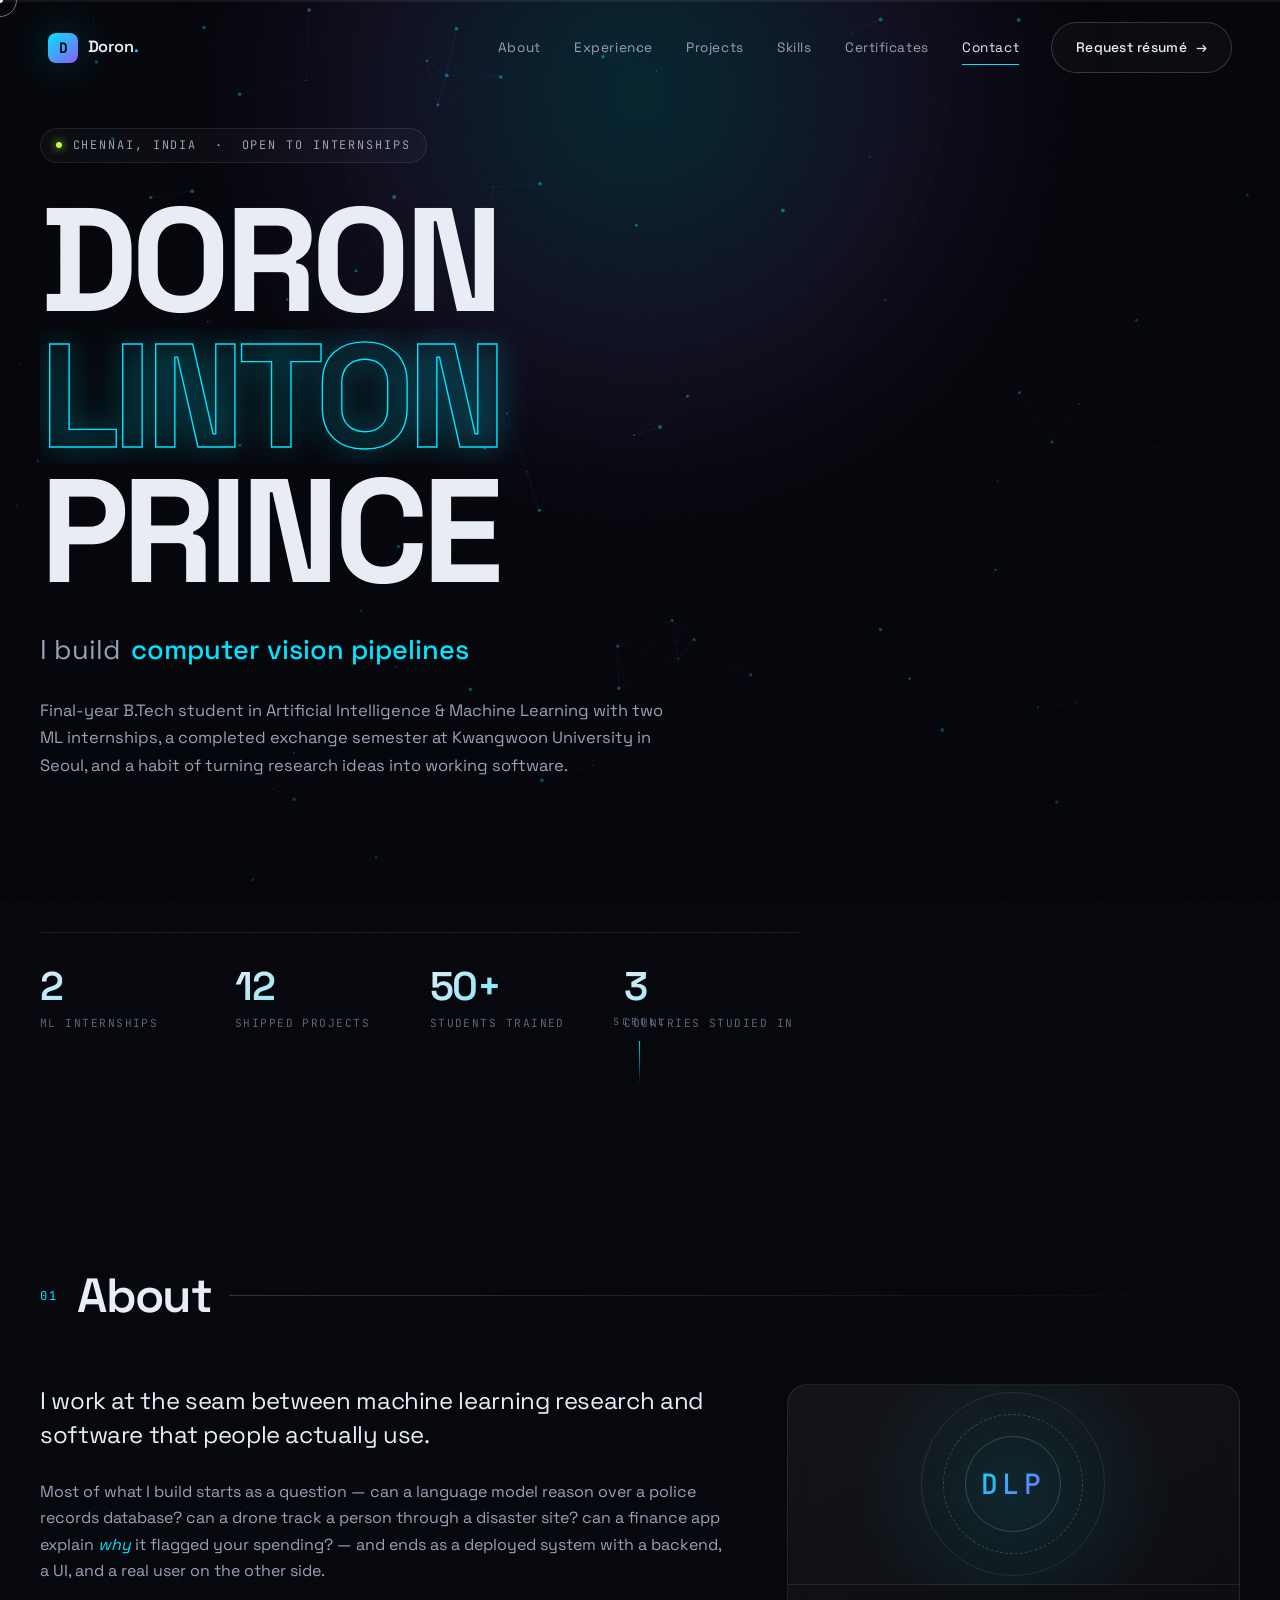
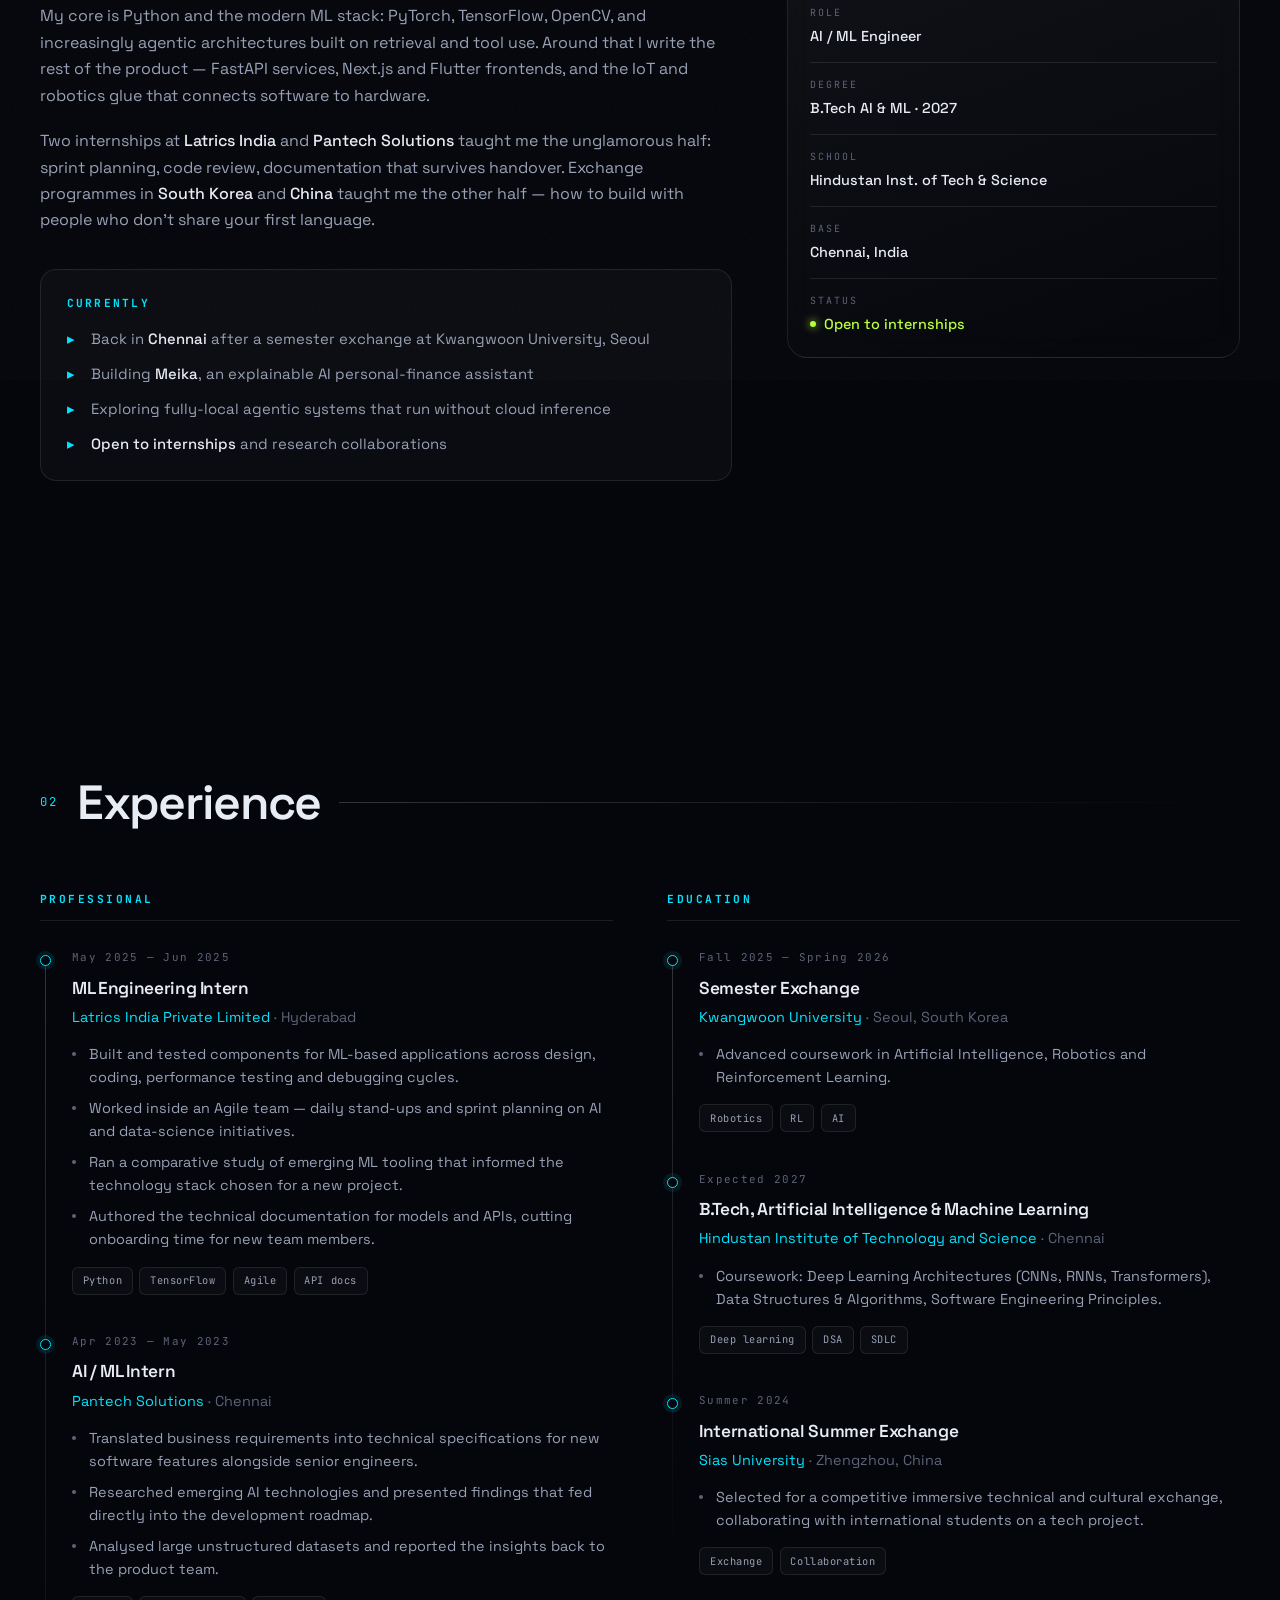
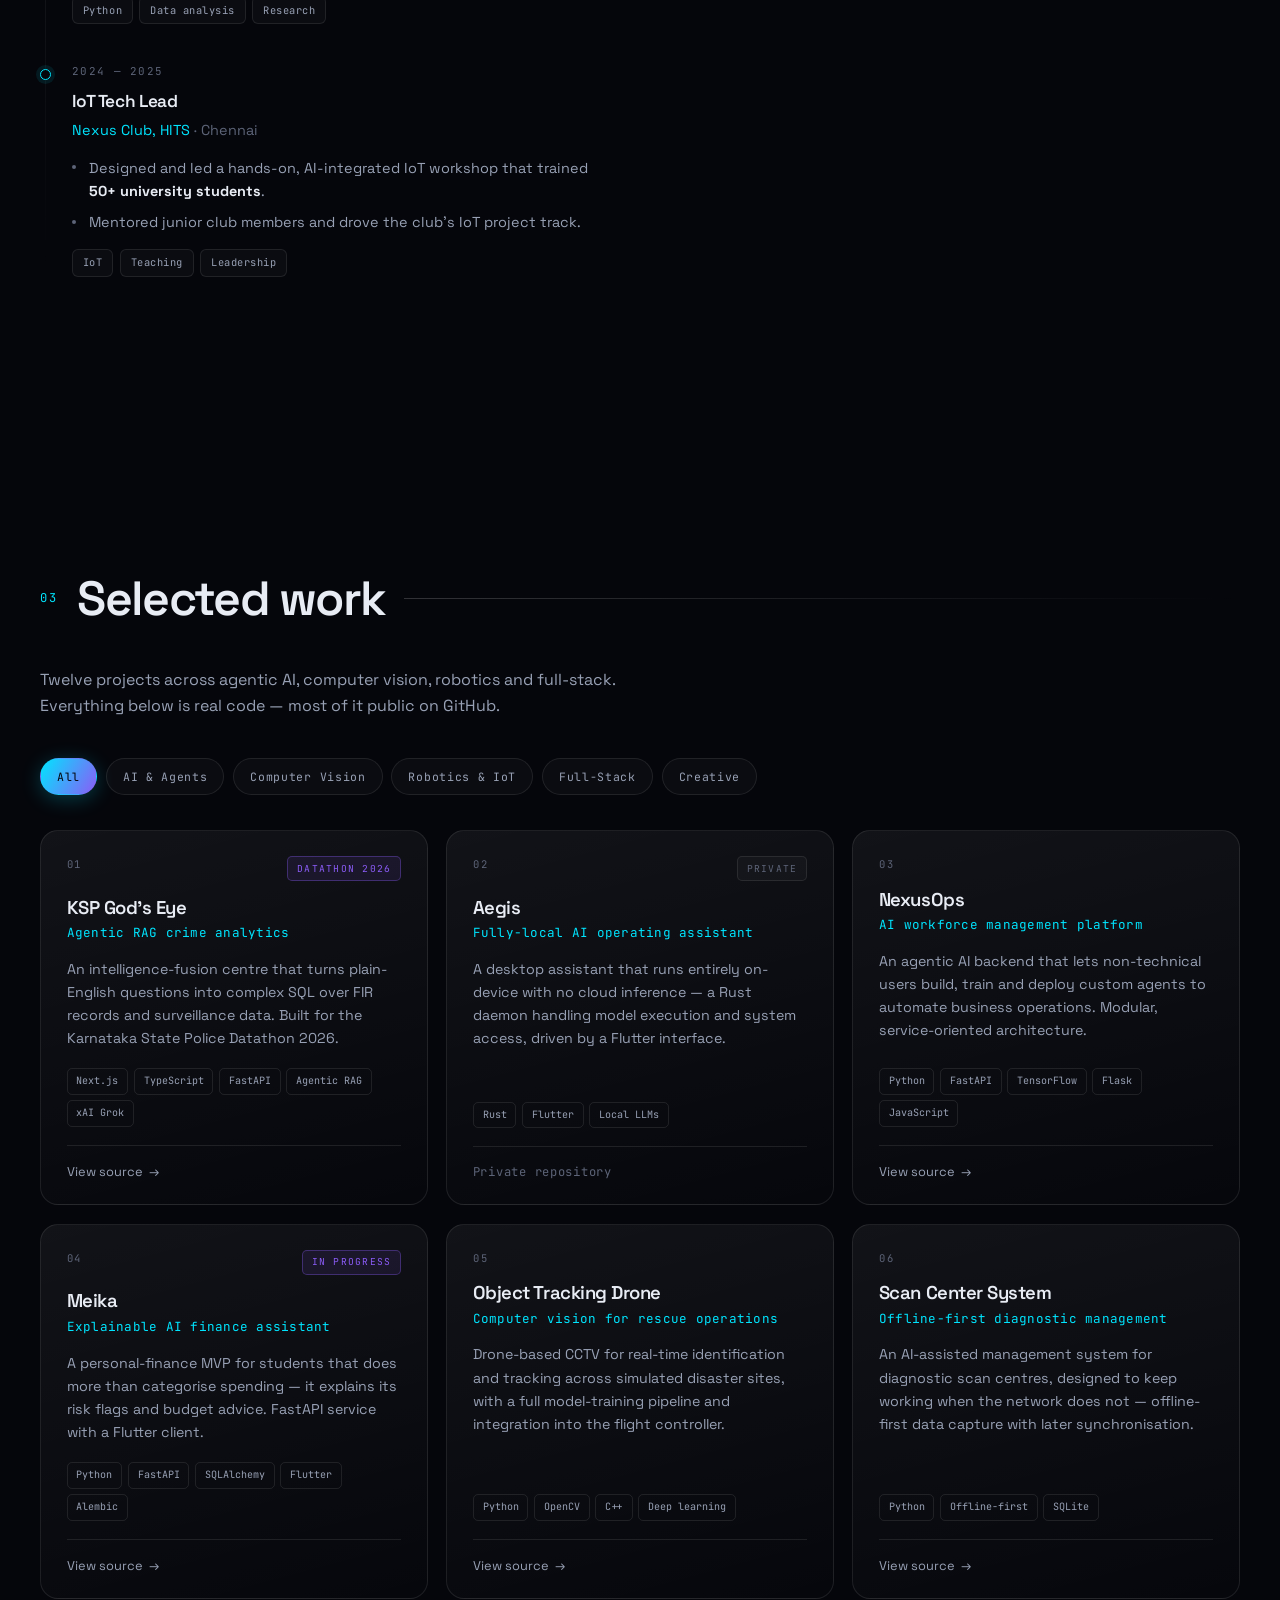
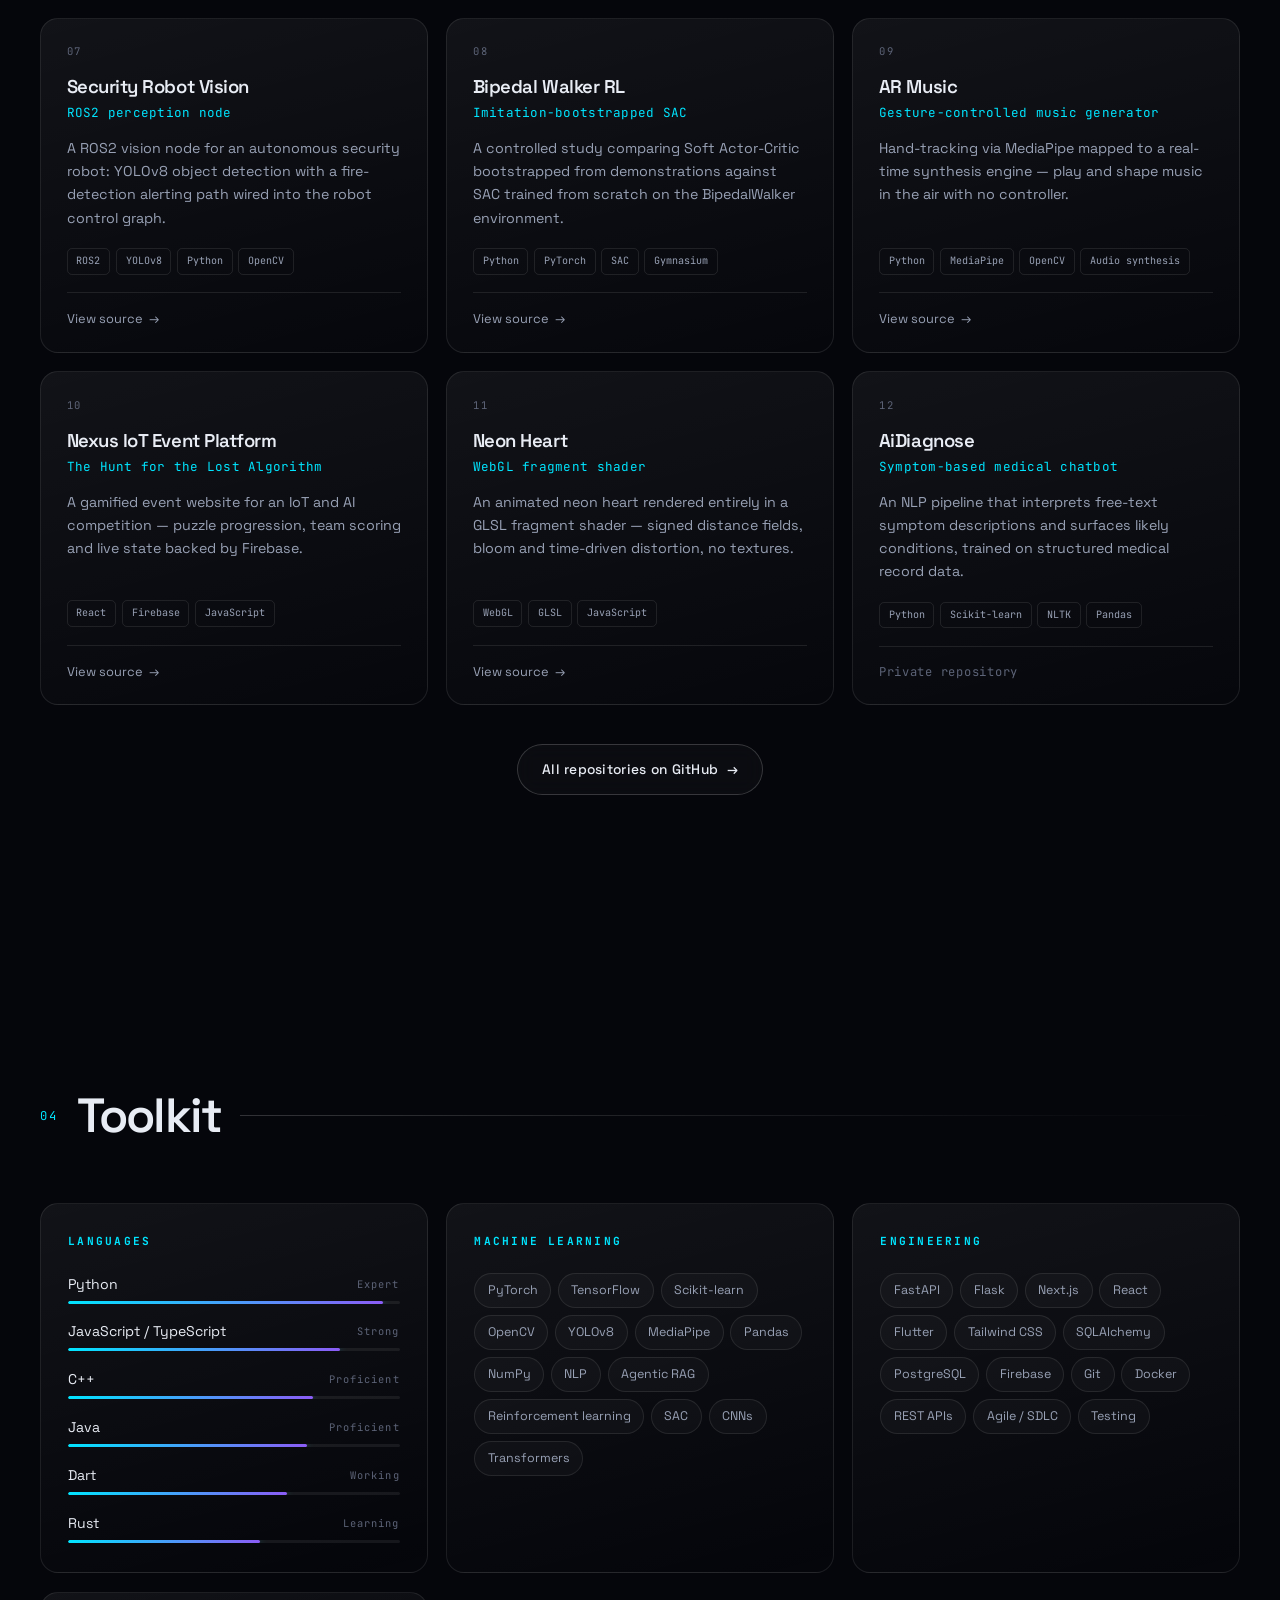
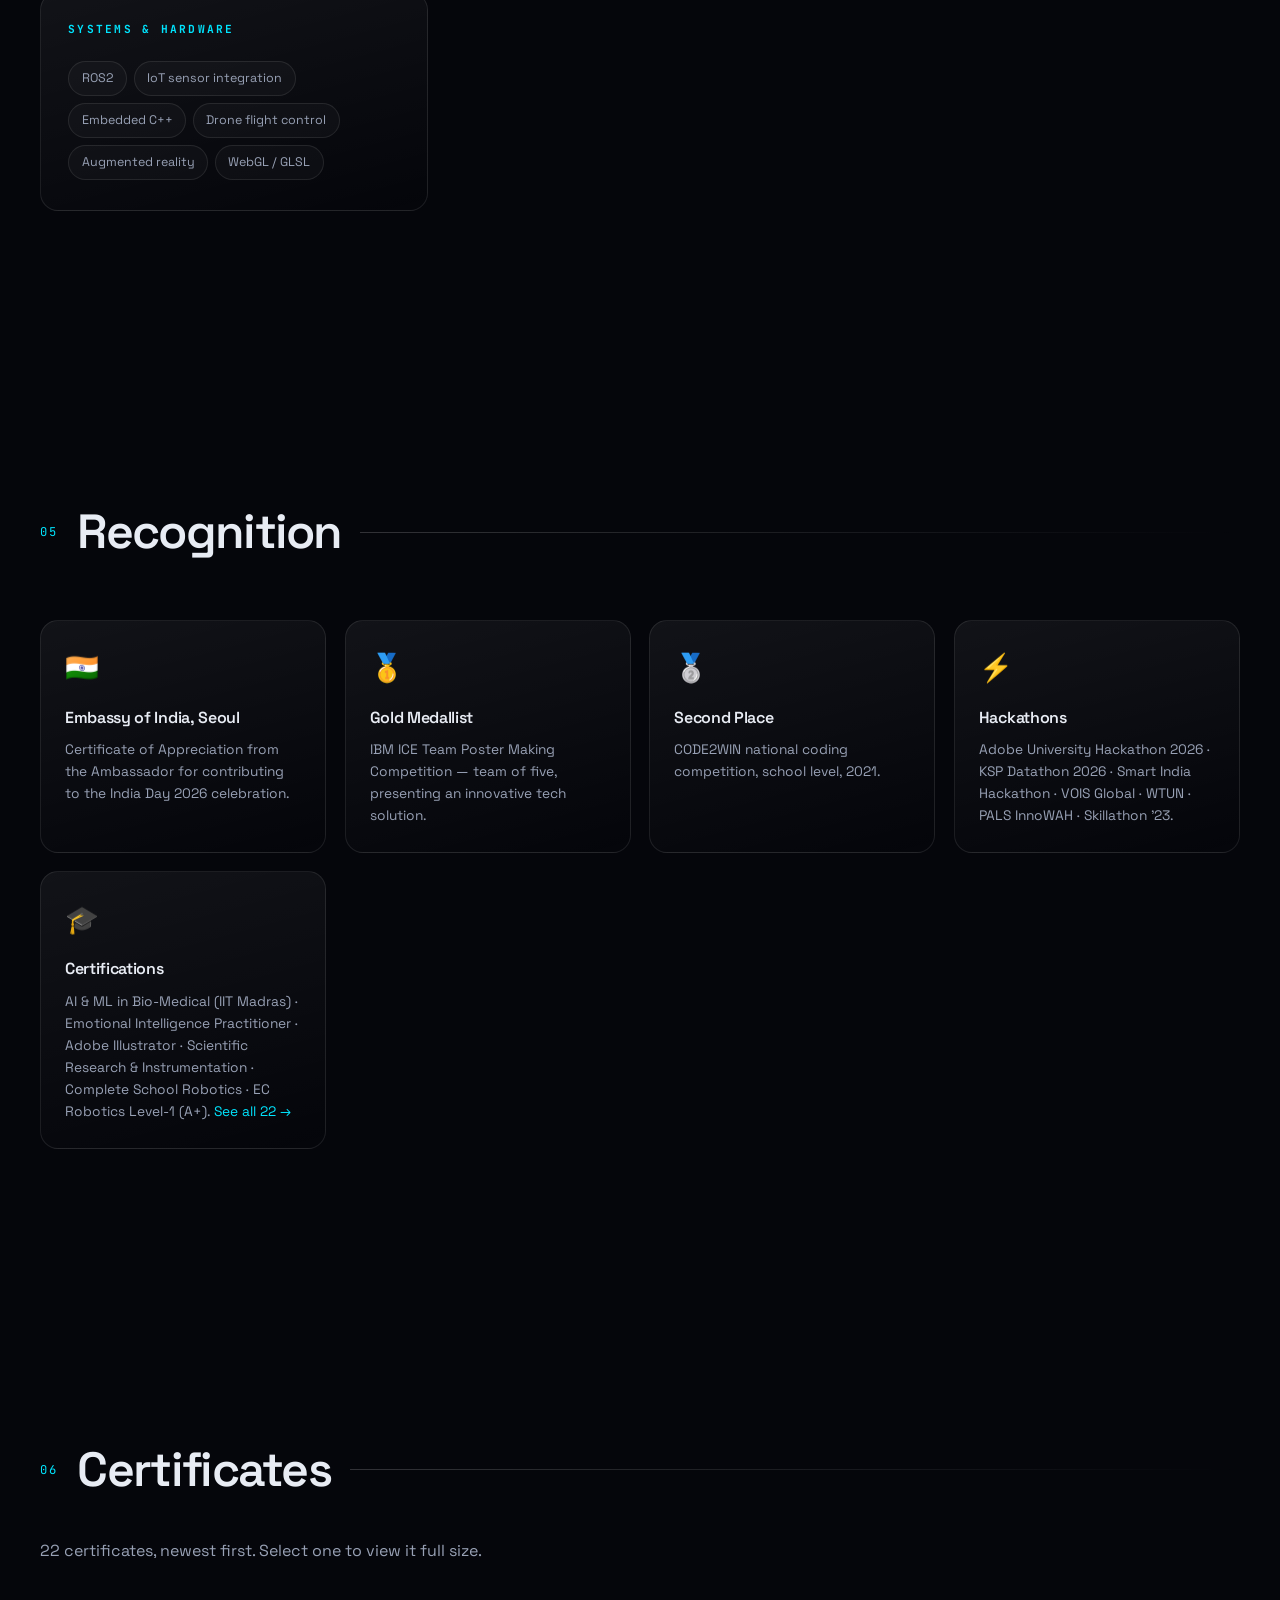
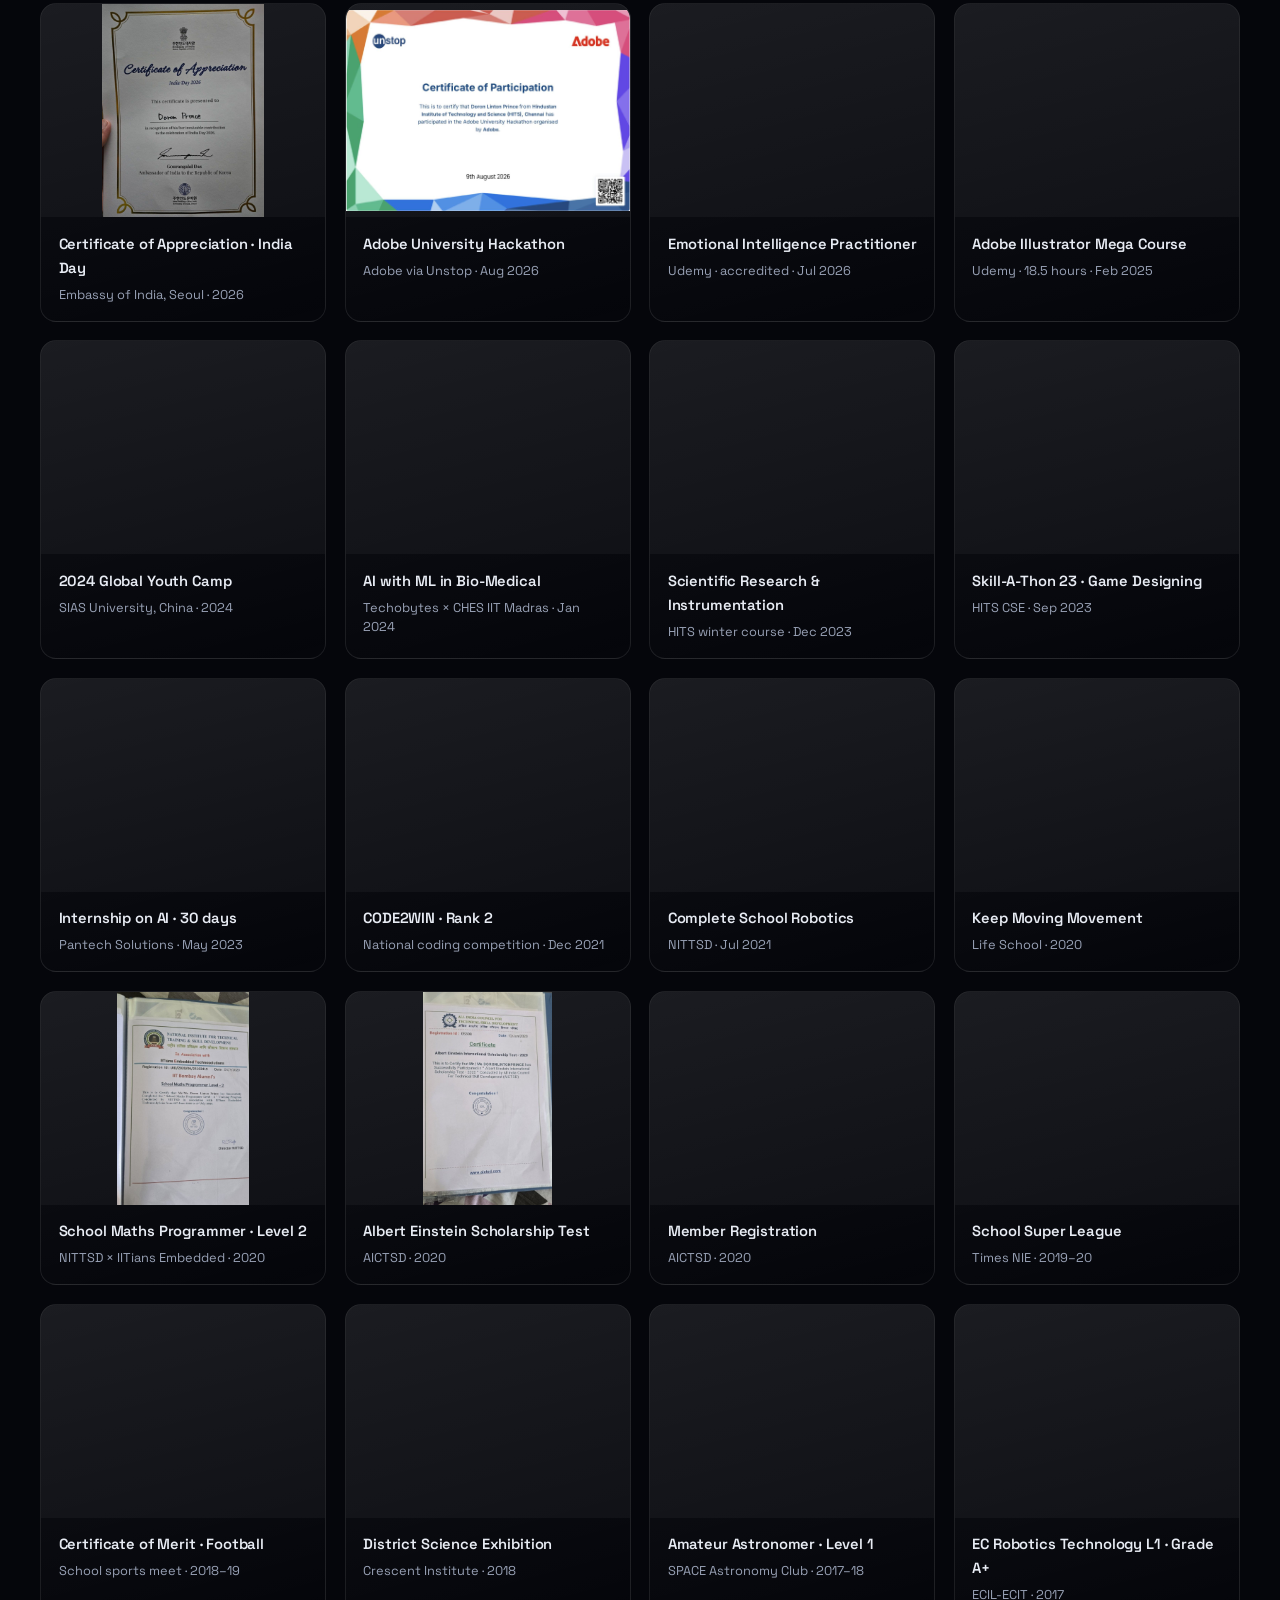
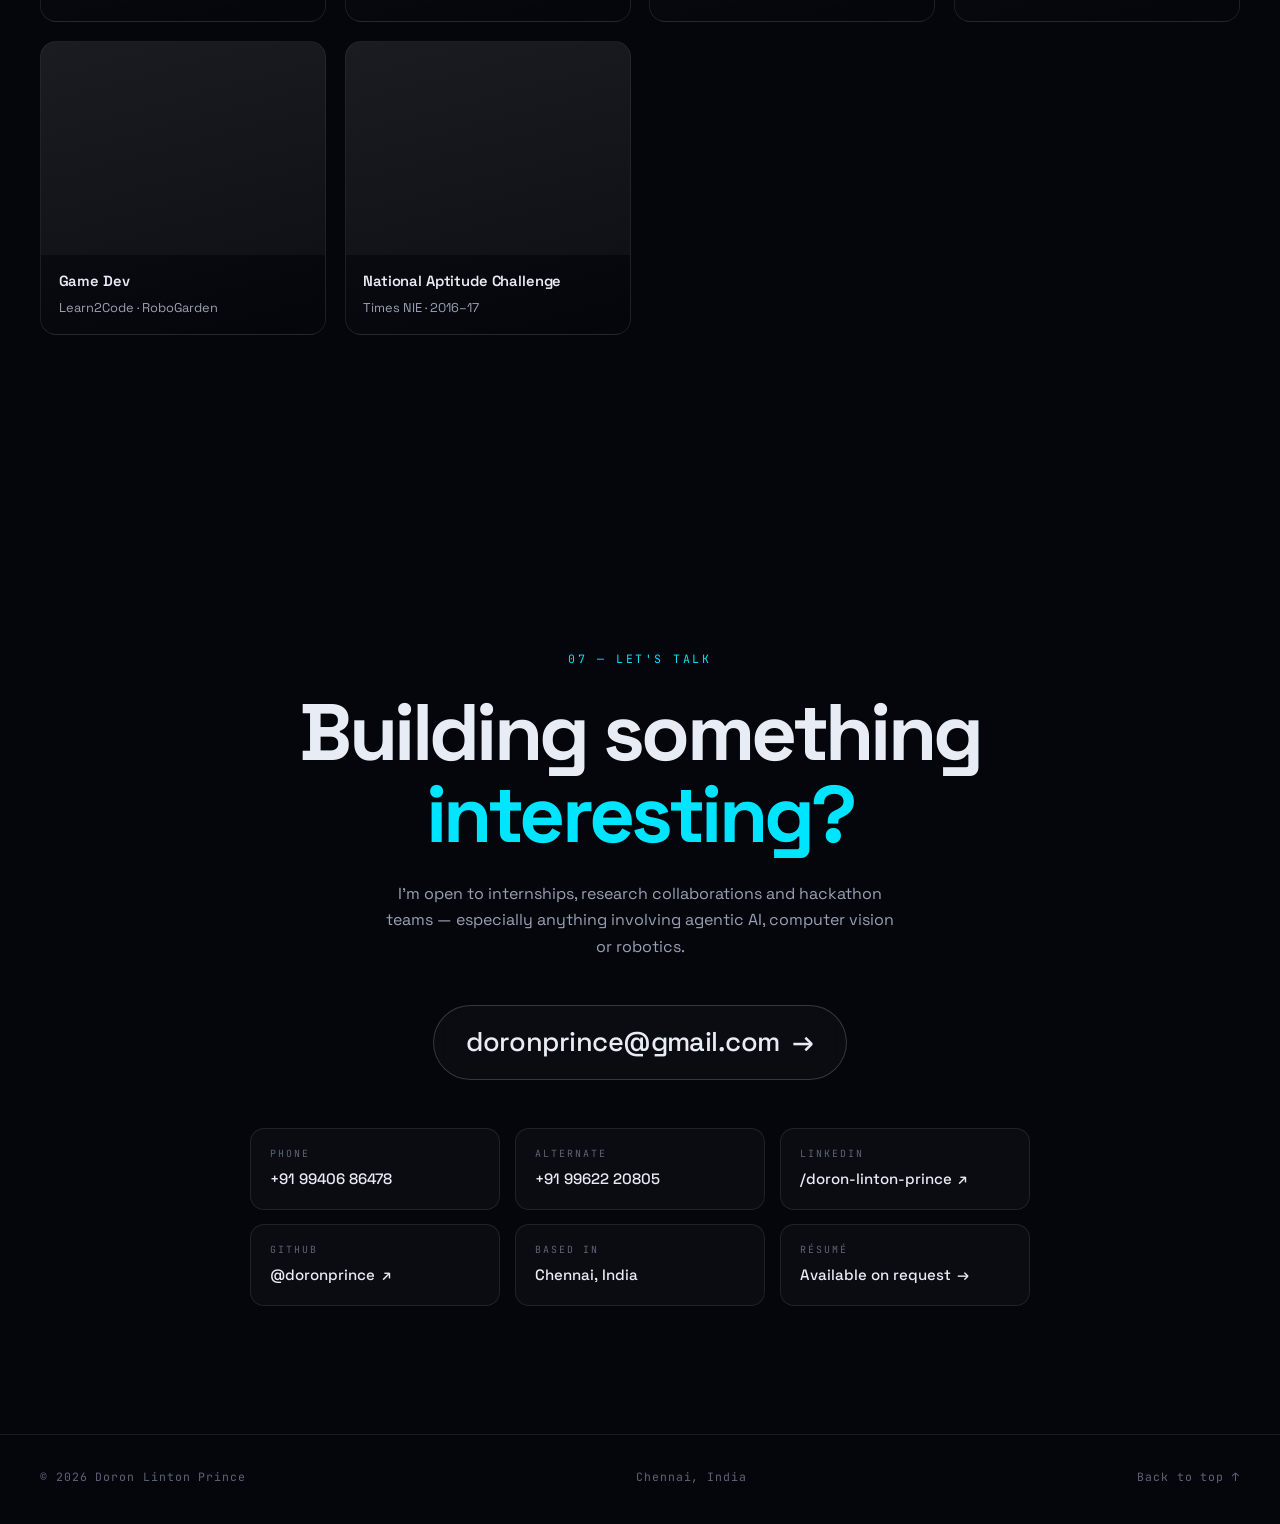
==== commit e2c3707c: "Add certificates gallery and update Recognition - New Certificates section (22 certificates) with fu" ====
--- a/index.html
+++ b/index.html
@@ -68,6 +68,7 @@
     <a href="#experience" data-nav>Experience</a>
     <a href="#projects"   data-nav>Projects</a>
     <a href="#skills"     data-nav>Skills</a>
+    <a href="#certificates" data-nav>Certificates</a>
     <a href="#contact"    data-nav>Contact</a>
   </nav>
   <a href="mailto:doronprince@gmail.com?subject=R%C3%A9sum%C3%A9%20request" class="btn btn--ghost nav__cta" data-magnetic>
@@ -404,6 +405,11 @@
 
     <div class="awards">
       <article class="award reveal">
+        <div class="award__icon">🇮🇳</div>
+        <h3>Embassy of India, Seoul</h3>
+        <p>Certificate of Appreciation from the Ambassador for contributing to the India Day 2026 celebration.</p>
+      </article>
+      <article class="award reveal">
         <div class="award__icon">🥇</div>
         <h3>Gold Medallist</h3>
         <p>IBM ICE Team Poster Making Competition — team of five, presenting an innovative tech solution.</p>
@@ -411,27 +417,179 @@
       <article class="award reveal">
         <div class="award__icon">🥈</div>
         <h3>Second Place</h3>
-        <p>CODE2WIN coding competition, 2021.</p>
+        <p>CODE2WIN national coding competition, school level, 2021.</p>
       </article>
       <article class="award reveal">
         <div class="award__icon">⚡</div>
         <h3>Hackathons</h3>
-        <p>Smart India Hackathon · VOIS Global · WTUN · PALS InnoWAH · Skillathon '23 · KSP Datathon 2026.</p>
+        <p>Adobe University Hackathon 2026 · KSP Datathon 2026 · Smart India Hackathon · VOIS Global · WTUN · PALS InnoWAH · Skillathon '23.</p>
       </article>
       <article class="award reveal">
         <div class="award__icon">🎓</div>
         <h3>Certifications</h3>
-        <p>AI &amp; ML in Bio-Medical · IoT Workshop · Scientific Research &amp; Instrumentation · Game Development · Complete School Robotics · EC Robotics Level-1.</p>
+        <p>AI &amp; ML in Bio-Medical (IIT Madras) · Emotional Intelligence Practitioner · Adobe Illustrator · Scientific Research &amp; Instrumentation · Complete School Robotics · EC Robotics Level-1 (A+). <a href="#certificates" class="accent">See all 22 →</a></p>
       </article>
     </div>
   </div>
 </section>
+
+<!-- ═══════════ CERTIFICATES ═══════════ -->
+<section class="section" id="certificates">
+  <div class="wrap">
+    <div class="sec-head reveal">
+      <span class="sec-num">06</span>
+      <h2 class="sec-title">Certificates</h2>
+      <div class="sec-rule"></div>
+    </div>
+    <p class="sec-lede reveal">22 certificates, newest first. Select one to view it full size.</p>
+
+    <div class="certs">
+      <figure class="cert reveal">
+        <button class="cert__open" type="button" data-cert="assets/certificates/embassy-india-day.jpg" aria-label="View certificate: Certificate of Appreciation · India Day">
+          <img src="assets/certificates/embassy-india-day.jpg" alt="Certificate of Appreciation · India Day certificate" width="900" height="1184" loading="lazy" decoding="async">
+        </button>
+        <figcaption><strong>Certificate of Appreciation · India Day</strong><span>Embassy of India, Seoul · 2026</span></figcaption>
+      </figure>
+      <figure class="cert reveal">
+        <button class="cert__open" type="button" data-cert="assets/certificates/adobe-hackathon.jpg" aria-label="View certificate: Adobe University Hackathon">
+          <img src="assets/certificates/adobe-hackathon.jpg" alt="Adobe University Hackathon certificate" width="1200" height="848" loading="lazy" decoding="async">
+        </button>
+        <figcaption><strong>Adobe University Hackathon</strong><span>Adobe via Unstop · Aug 2026</span></figcaption>
+      </figure>
+      <figure class="cert reveal">
+        <button class="cert__open" type="button" data-cert="assets/certificates/udemy-eq.jpg" aria-label="View certificate: Emotional Intelligence Practitioner">
+          <img src="assets/certificates/udemy-eq.jpg" alt="Emotional Intelligence Practitioner certificate" width="1200" height="893" loading="lazy" decoding="async">
+        </button>
+        <figcaption><strong>Emotional Intelligence Practitioner</strong><span>Udemy · accredited · Jul 2026</span></figcaption>
+      </figure>
+      <figure class="cert reveal">
+        <button class="cert__open" type="button" data-cert="assets/certificates/udemy-illustrator.jpg" aria-label="View certificate: Adobe Illustrator Mega Course">
+          <img src="assets/certificates/udemy-illustrator.jpg" alt="Adobe Illustrator Mega Course certificate" width="1200" height="893" loading="lazy" decoding="async">
+        </button>
+        <figcaption><strong>Adobe Illustrator Mega Course</strong><span>Udemy · 18.5 hours · Feb 2025</span></figcaption>
+      </figure>
+      <figure class="cert reveal">
+        <button class="cert__open" type="button" data-cert="assets/certificates/sias-youth-camp.jpg" aria-label="View certificate: 2024 Global Youth Camp">
+          <img src="assets/certificates/sias-youth-camp.jpg" alt="2024 Global Youth Camp certificate" width="1200" height="777" loading="lazy" decoding="async">
+        </button>
+        <figcaption><strong>2024 Global Youth Camp</strong><span>SIAS University, China · 2024</span></figcaption>
+      </figure>
+      <figure class="cert reveal">
+        <button class="cert__open" type="button" data-cert="assets/certificates/iitm-ai-biomedical.jpg" aria-label="View certificate: AI with ML in Bio-Medical">
+          <img src="assets/certificates/iitm-ai-biomedical.jpg" alt="AI with ML in Bio-Medical certificate" width="1200" height="849" loading="lazy" decoding="async">
+        </button>
+        <figcaption><strong>AI with ML in Bio-Medical</strong><span>Techobytes × CHES IIT Madras · Jan 2024</span></figcaption>
+      </figure>
+      <figure class="cert reveal">
+        <button class="cert__open" type="button" data-cert="assets/certificates/research-instrumentation.jpg" aria-label="View certificate: Scientific Research &amp; Instrumentation">
+          <img src="assets/certificates/research-instrumentation.jpg" alt="Scientific Research &amp; Instrumentation certificate" width="1200" height="676" loading="lazy" decoding="async">
+        </button>
+        <figcaption><strong>Scientific Research &amp; Instrumentation</strong><span>HITS winter course · Dec 2023</span></figcaption>
+      </figure>
+      <figure class="cert reveal">
+        <button class="cert__open" type="button" data-cert="assets/certificates/skillathon-game-design.jpg" aria-label="View certificate: Skill-A-Thon 23 · Game Designing">
+          <img src="assets/certificates/skillathon-game-design.jpg" alt="Skill-A-Thon 23 · Game Designing certificate" width="1200" height="804" loading="lazy" decoding="async">
+        </button>
+        <figcaption><strong>Skill-A-Thon 23 · Game Designing</strong><span>HITS CSE · Sep 2023</span></figcaption>
+      </figure>
+      <figure class="cert reveal">
+        <button class="cert__open" type="button" data-cert="assets/certificates/pantech-internship.jpg" aria-label="View certificate: Internship on AI · 30 days">
+          <img src="assets/certificates/pantech-internship.jpg" alt="Internship on AI · 30 days certificate" width="1200" height="900" loading="lazy" decoding="async">
+        </button>
+        <figcaption><strong>Internship on AI · 30 days</strong><span>Pantech Solutions · May 2023</span></figcaption>
+      </figure>
+      <figure class="cert reveal">
+        <button class="cert__open" type="button" data-cert="assets/certificates/code2win-rank2.jpg" aria-label="View certificate: CODE2WIN · Rank 2">
+          <img src="assets/certificates/code2win-rank2.jpg" alt="CODE2WIN · Rank 2 certificate" width="1200" height="866" loading="lazy" decoding="async">
+        </button>
+        <figcaption><strong>CODE2WIN · Rank 2</strong><span>National coding competition · Dec 2021</span></figcaption>
+      </figure>
+      <figure class="cert reveal">
+        <button class="cert__open" type="button" data-cert="assets/certificates/nittsd-school-robotics.jpg" aria-label="View certificate: Complete School Robotics">
+          <img src="assets/certificates/nittsd-school-robotics.jpg" alt="Complete School Robotics certificate" width="1200" height="953" loading="lazy" decoding="async">
+        </button>
+        <figcaption><strong>Complete School Robotics</strong><span>NITTSD · Jul 2021</span></figcaption>
+      </figure>
+      <figure class="cert reveal">
+        <button class="cert__open" type="button" data-cert="assets/certificates/keep-moving-movement.jpg" aria-label="View certificate: Keep Moving Movement">
+          <img src="assets/certificates/keep-moving-movement.jpg" alt="Keep Moving Movement certificate" width="1200" height="873" loading="lazy" decoding="async">
+        </button>
+        <figcaption><strong>Keep Moving Movement</strong><span>Life School · 2020</span></figcaption>
+      </figure>
+      <figure class="cert reveal">
+        <button class="cert__open" type="button" data-cert="assets/certificates/maths-programmer-l2.jpg" aria-label="View certificate: School Maths Programmer · Level 2">
+          <img src="assets/certificates/maths-programmer-l2.jpg" alt="School Maths Programmer · Level 2 certificate" width="745" height="1200" loading="lazy" decoding="async">
+        </button>
+        <figcaption><strong>School Maths Programmer · Level 2</strong><span>NITTSD × IITians Embedded · 2020</span></figcaption>
+      </figure>
+      <figure class="cert reveal">
+        <button class="cert__open" type="button" data-cert="assets/certificates/einstein-scholarship.jpg" aria-label="View certificate: Albert Einstein Scholarship Test">
+          <img src="assets/certificates/einstein-scholarship.jpg" alt="Albert Einstein Scholarship Test certificate" width="727" height="1200" loading="lazy" decoding="async">
+        </button>
+        <figcaption><strong>Albert Einstein Scholarship Test</strong><span>AICTSD · 2020</span></figcaption>
+      </figure>
+      <figure class="cert reveal">
+        <button class="cert__open" type="button" data-cert="assets/certificates/aictsd-membership.jpg" aria-label="View certificate: Member Registration">
+          <img src="assets/certificates/aictsd-membership.jpg" alt="Member Registration certificate" width="755" height="1200" loading="lazy" decoding="async">
+        </button>
+        <figcaption><strong>Member Registration</strong><span>AICTSD · 2020</span></figcaption>
+      </figure>
+      <figure class="cert reveal">
+        <button class="cert__open" type="button" data-cert="assets/certificates/times-nie-super-league.jpg" aria-label="View certificate: School Super League">
+          <img src="assets/certificates/times-nie-super-league.jpg" alt="School Super League certificate" width="1200" height="897" loading="lazy" decoding="async">
+        </button>
+        <figcaption><strong>School Super League</strong><span>Times NIE · 2019–20</span></figcaption>
+      </figure>
+      <figure class="cert reveal">
+        <button class="cert__open" type="button" data-cert="assets/certificates/sports-merit-football.jpg" aria-label="View certificate: Certificate of Merit · Football">
+          <img src="assets/certificates/sports-merit-football.jpg" alt="Certificate of Merit · Football certificate" width="1200" height="781" loading="lazy" decoding="async">
+        </button>
+        <figcaption><strong>Certificate of Merit · Football</strong><span>School sports meet · 2018–19</span></figcaption>
+      </figure>
+      <figure class="cert reveal">
+        <button class="cert__open" type="button" data-cert="assets/certificates/crescent-science-expo.jpg" aria-label="View certificate: District Science Exhibition">
+          <img src="assets/certificates/crescent-science-expo.jpg" alt="District Science Exhibition certificate" width="1200" height="986" loading="lazy" decoding="async">
+        </button>
+        <figcaption><strong>District Science Exhibition</strong><span>Crescent Institute · 2018</span></figcaption>
+      </figure>
+      <figure class="cert reveal">
+        <button class="cert__open" type="button" data-cert="assets/certificates/space-astronomy.jpg" aria-label="View certificate: Amateur Astronomer · Level 1">
+          <img src="assets/certificates/space-astronomy.jpg" alt="Amateur Astronomer · Level 1 certificate" width="1200" height="762" loading="lazy" decoding="async">
+        </button>
+        <figcaption><strong>Amateur Astronomer · Level 1</strong><span>SPACE Astronomy Club · 2017–18</span></figcaption>
+      </figure>
+      <figure class="cert reveal">
+        <button class="cert__open" type="button" data-cert="assets/certificates/ecit-robotics.jpg" aria-label="View certificate: EC Robotics Technology L1 · Grade A+">
+          <img src="assets/certificates/ecit-robotics.jpg" alt="EC Robotics Technology L1 · Grade A+ certificate" width="685" height="1200" loading="lazy" decoding="async">
+        </button>
+        <figcaption><strong>EC Robotics Technology L1 · Grade A+</strong><span>ECIL-ECIT · 2017</span></figcaption>
+      </figure>
+      <figure class="cert reveal">
+        <button class="cert__open" type="button" data-cert="assets/certificates/learn2code-game-dev.jpg" aria-label="View certificate: Game Dev">
+          <img src="assets/certificates/learn2code-game-dev.jpg" alt="Game Dev certificate" width="1200" height="875" loading="lazy" decoding="async">
+        </button>
+        <figcaption><strong>Game Dev</strong><span>Learn2Code · RoboGarden</span></figcaption>
+      </figure>
+      <figure class="cert reveal">
+        <button class="cert__open" type="button" data-cert="assets/certificates/times-nie-aptitude.jpg" aria-label="View certificate: National Aptitude Challenge">
+          <img src="assets/certificates/times-nie-aptitude.jpg" alt="National Aptitude Challenge certificate" width="1200" height="894" loading="lazy" decoding="async">
+        </button>
+        <figcaption><strong>National Aptitude Challenge</strong><span>Times NIE · 2016–17</span></figcaption>
+      </figure>
+    </div>
+  </div>
+</section>
+
+<dialog class="cert-viewer" id="certViewer" aria-label="Certificate viewer">
+  <button class="cert-viewer__close" type="button" aria-label="Close">×</button>
+  <img alt="">
+</dialog>
 
 <!-- ═══════════ CONTACT ═══════════ -->
 <section class="section section--contact" id="contact">
   <div class="wrap">
     <div class="contact">
-      <p class="contact__eyebrow reveal">05 — Let's talk</p>
+      <p class="contact__eyebrow reveal">07 — Let's talk</p>
       <h2 class="contact__title reveal">
         Building something<br><span class="accent">interesting?</span>
       </h2>
--- a/assets/styles.css
+++ b/assets/styles.css
@@ -733,6 +733,42 @@
   letter-spacing:-.02em; margin-bottom:.45rem;
 }
 .award p{ font-size:.86rem; color:var(--text-dim); line-height:1.6; }
+
+/* ══════════════ CERTIFICATES ══════════════ */
+.certs{
+  display:grid; gap:1.15rem;
+  grid-template-columns:repeat(auto-fill,minmax(250px,1fr));
+}
+.cert{
+  margin:0; display:flex; flex-direction:column;
+  border:1px solid var(--line); border-radius:16px; overflow:hidden;
+  background:linear-gradient(165deg,var(--panel-hi),transparent);
+  transition:transform .45s var(--ease), border-color .45s;
+}
+.cert:hover{ transform:translateY(-4px); border-color:var(--line-hi); }
+.cert__open{
+  display:block; width:100%; padding:0; border:0; cursor:zoom-in;
+  background:rgba(255,255,255,.04); aspect-ratio:4/3;
+  position:relative; overflow:hidden;
+}
+.cert__open img{ position:absolute; inset:0; width:100%; height:100%; object-fit:contain; display:block; }
+.cert__open:focus-visible{ outline:2px solid var(--accent); outline-offset:-2px; }
+.cert figcaption{ padding:.9rem 1.1rem 1.05rem; display:flex; flex-direction:column; gap:.3rem; }
+.cert figcaption strong{ font-size:.92rem; font-weight:600; letter-spacing:-.01em; }
+.cert figcaption span{ font-size:.8rem; color:var(--text-dim); line-height:1.5; }
+
+.cert-viewer{
+  margin:auto; padding:0; border:1px solid var(--line-hi); border-radius:16px;
+  background:var(--bg); max-width:min(94vw,1200px); max-height:92vh; overflow:hidden;
+}
+.cert-viewer::backdrop{ background:rgba(5,6,11,.86); backdrop-filter:blur(8px); }
+.cert-viewer img{ display:block; max-width:100%; max-height:92vh; object-fit:contain; }
+.cert-viewer__close{
+  position:absolute; top:.6rem; right:.6rem;
+  width:2.4rem; height:2.4rem; border-radius:50%;
+  border:1px solid var(--line-hi); background:rgba(5,6,11,.75);
+  color:var(--text); font-size:1.4rem; line-height:1; cursor:pointer;
+}
 
 /* ══════════════ CONTACT ══════════════ */
 .contact{ text-align:center; padding-block:2rem; }
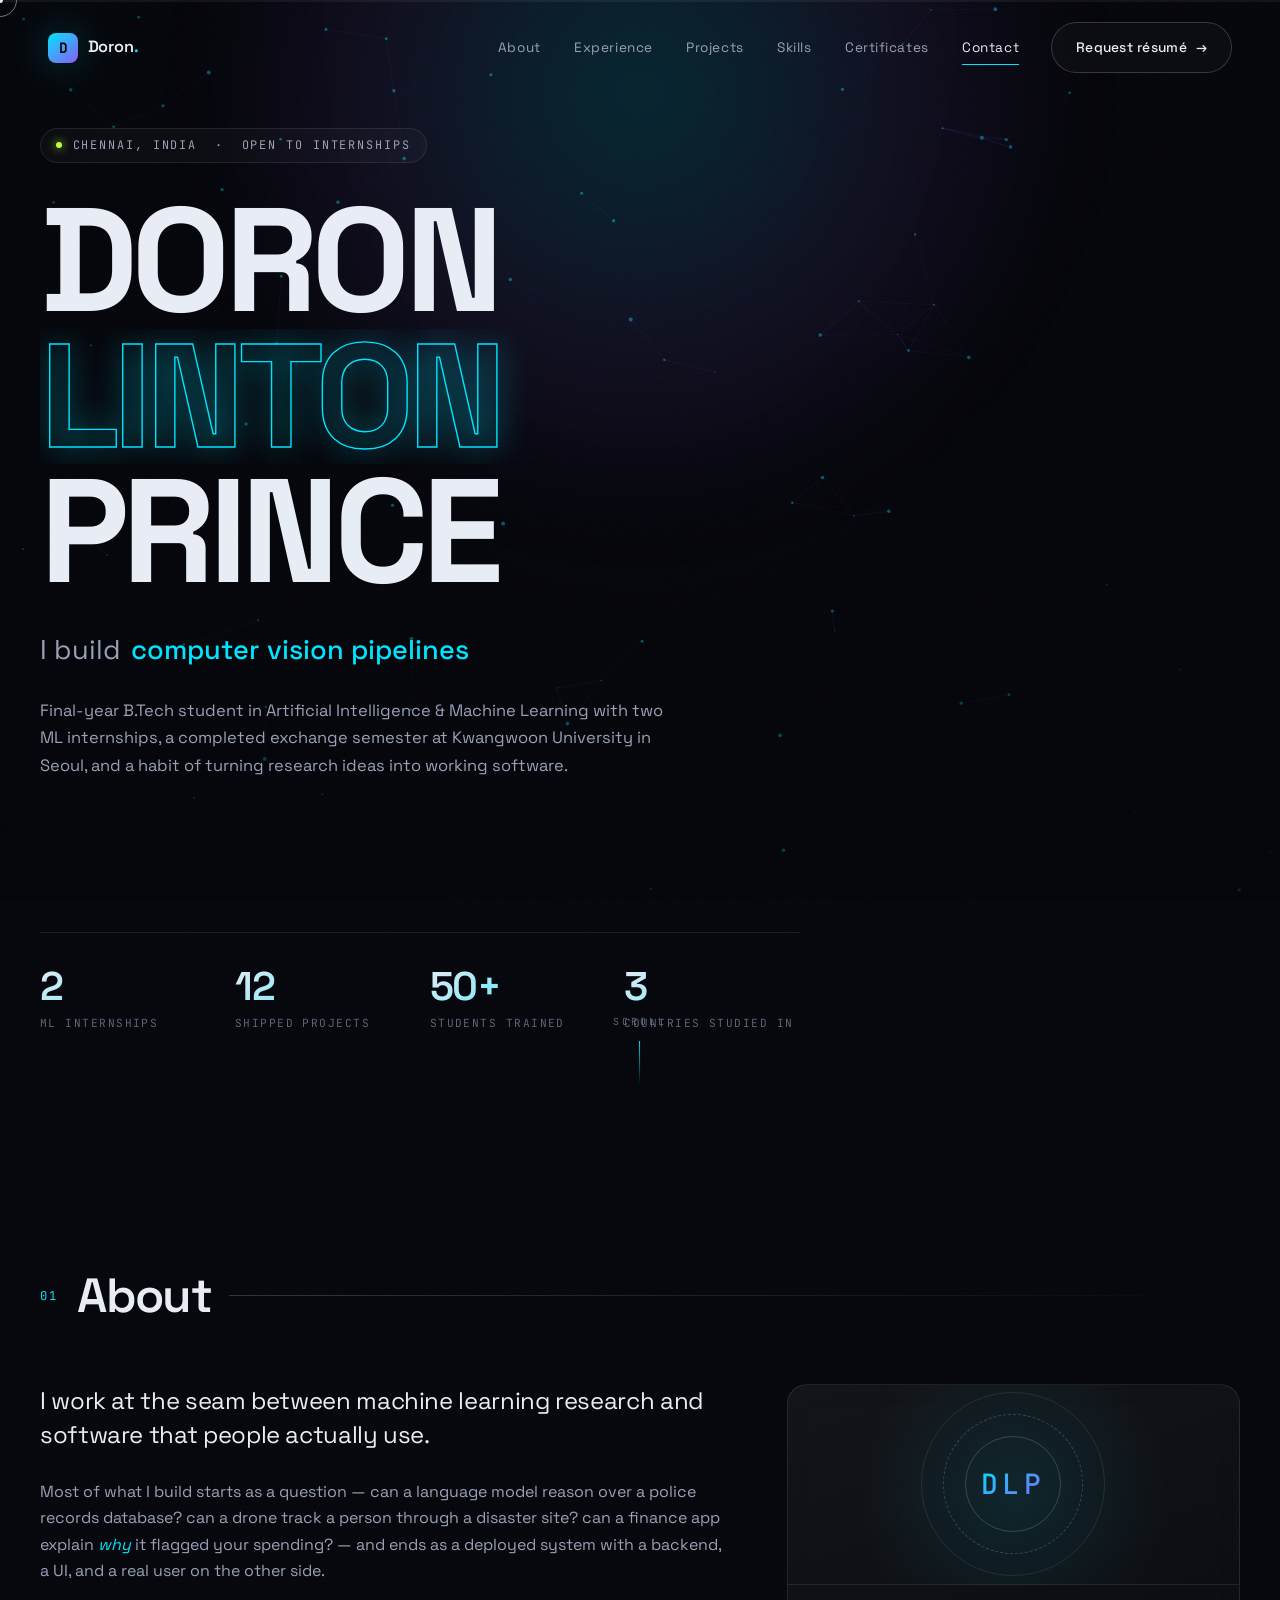
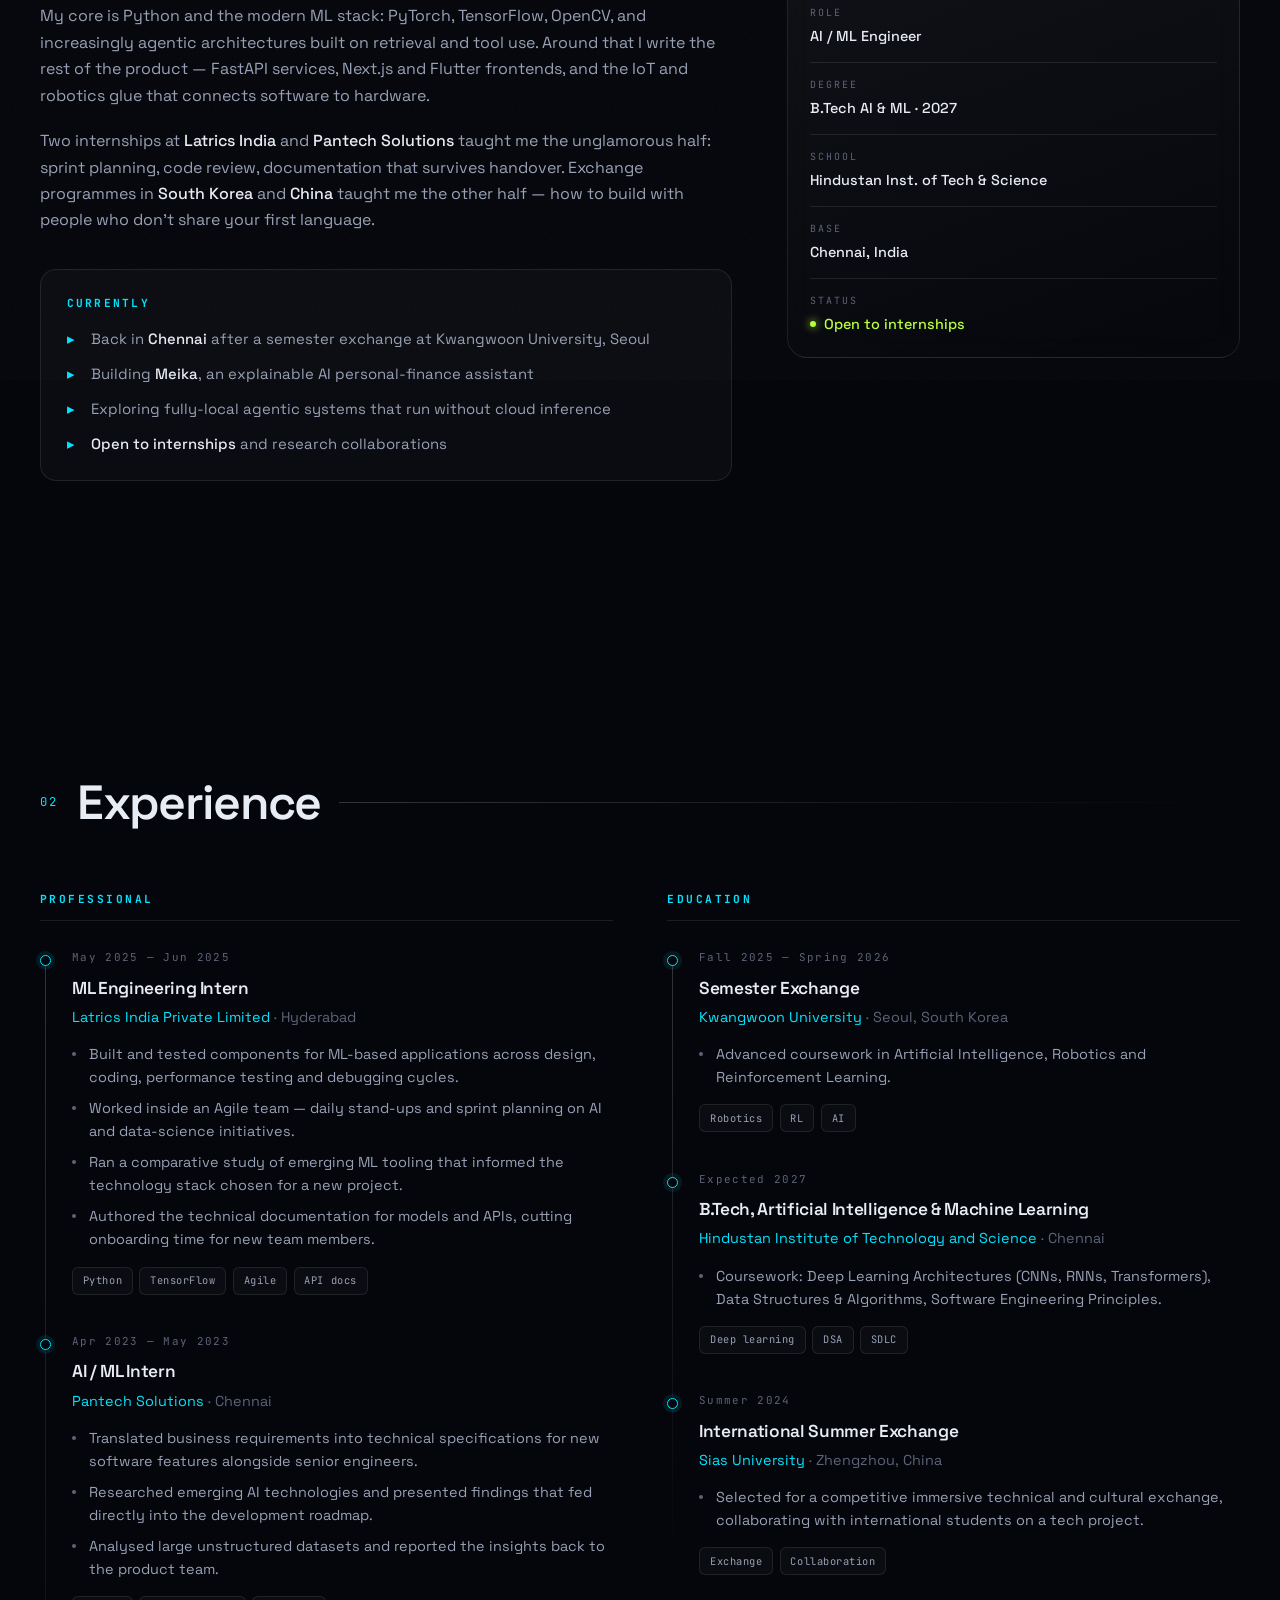
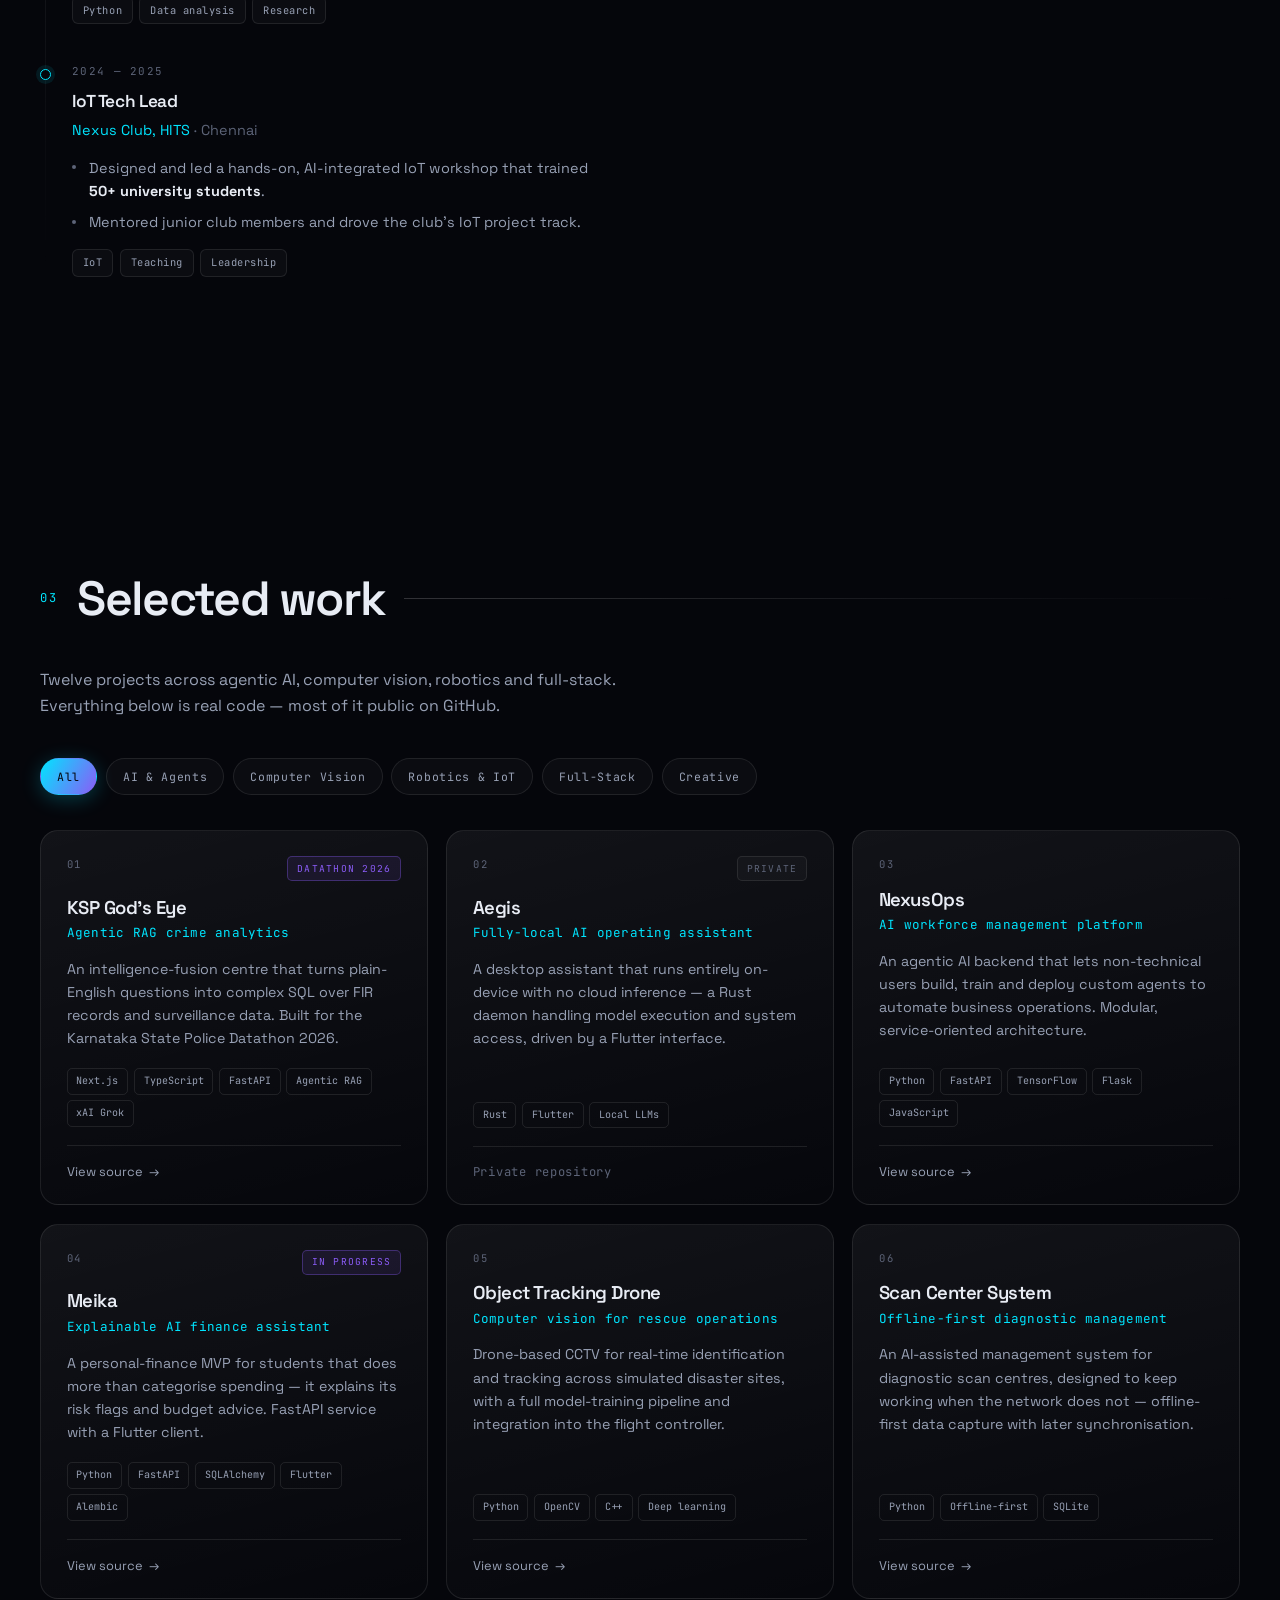
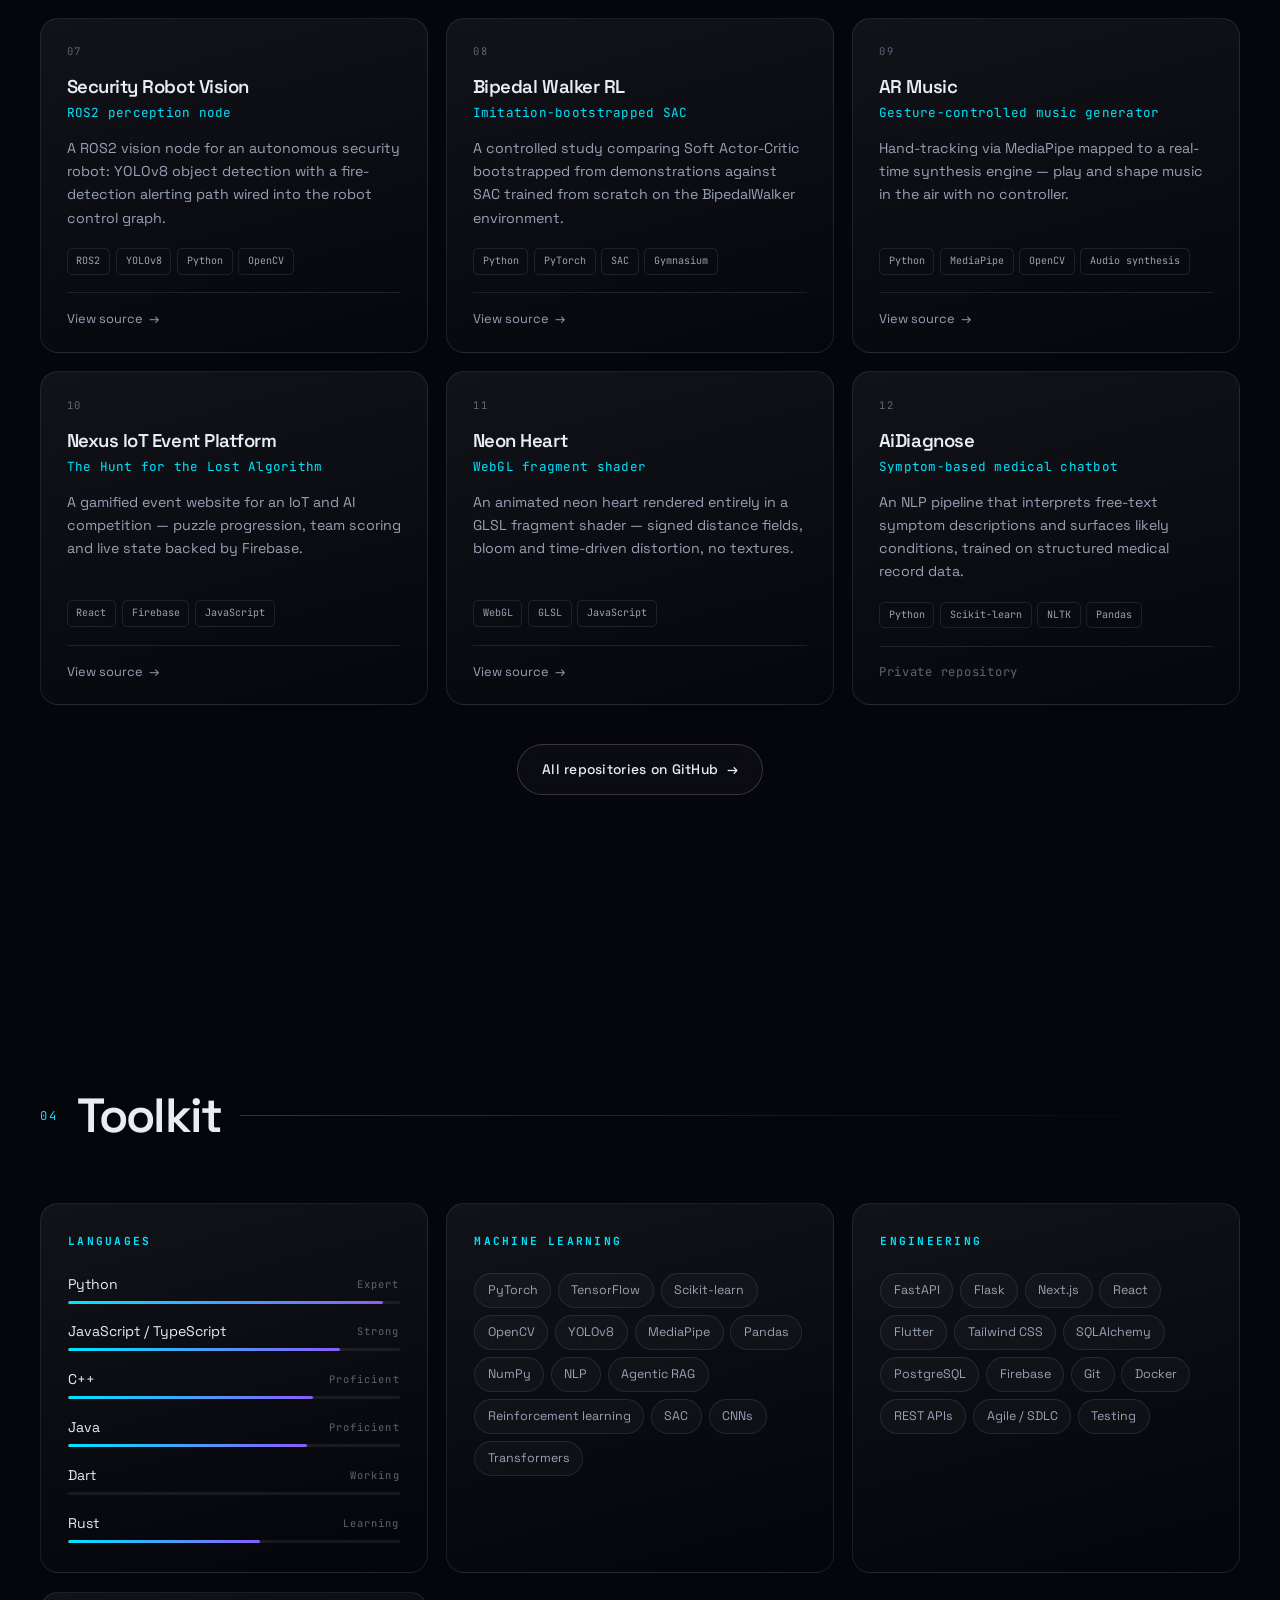
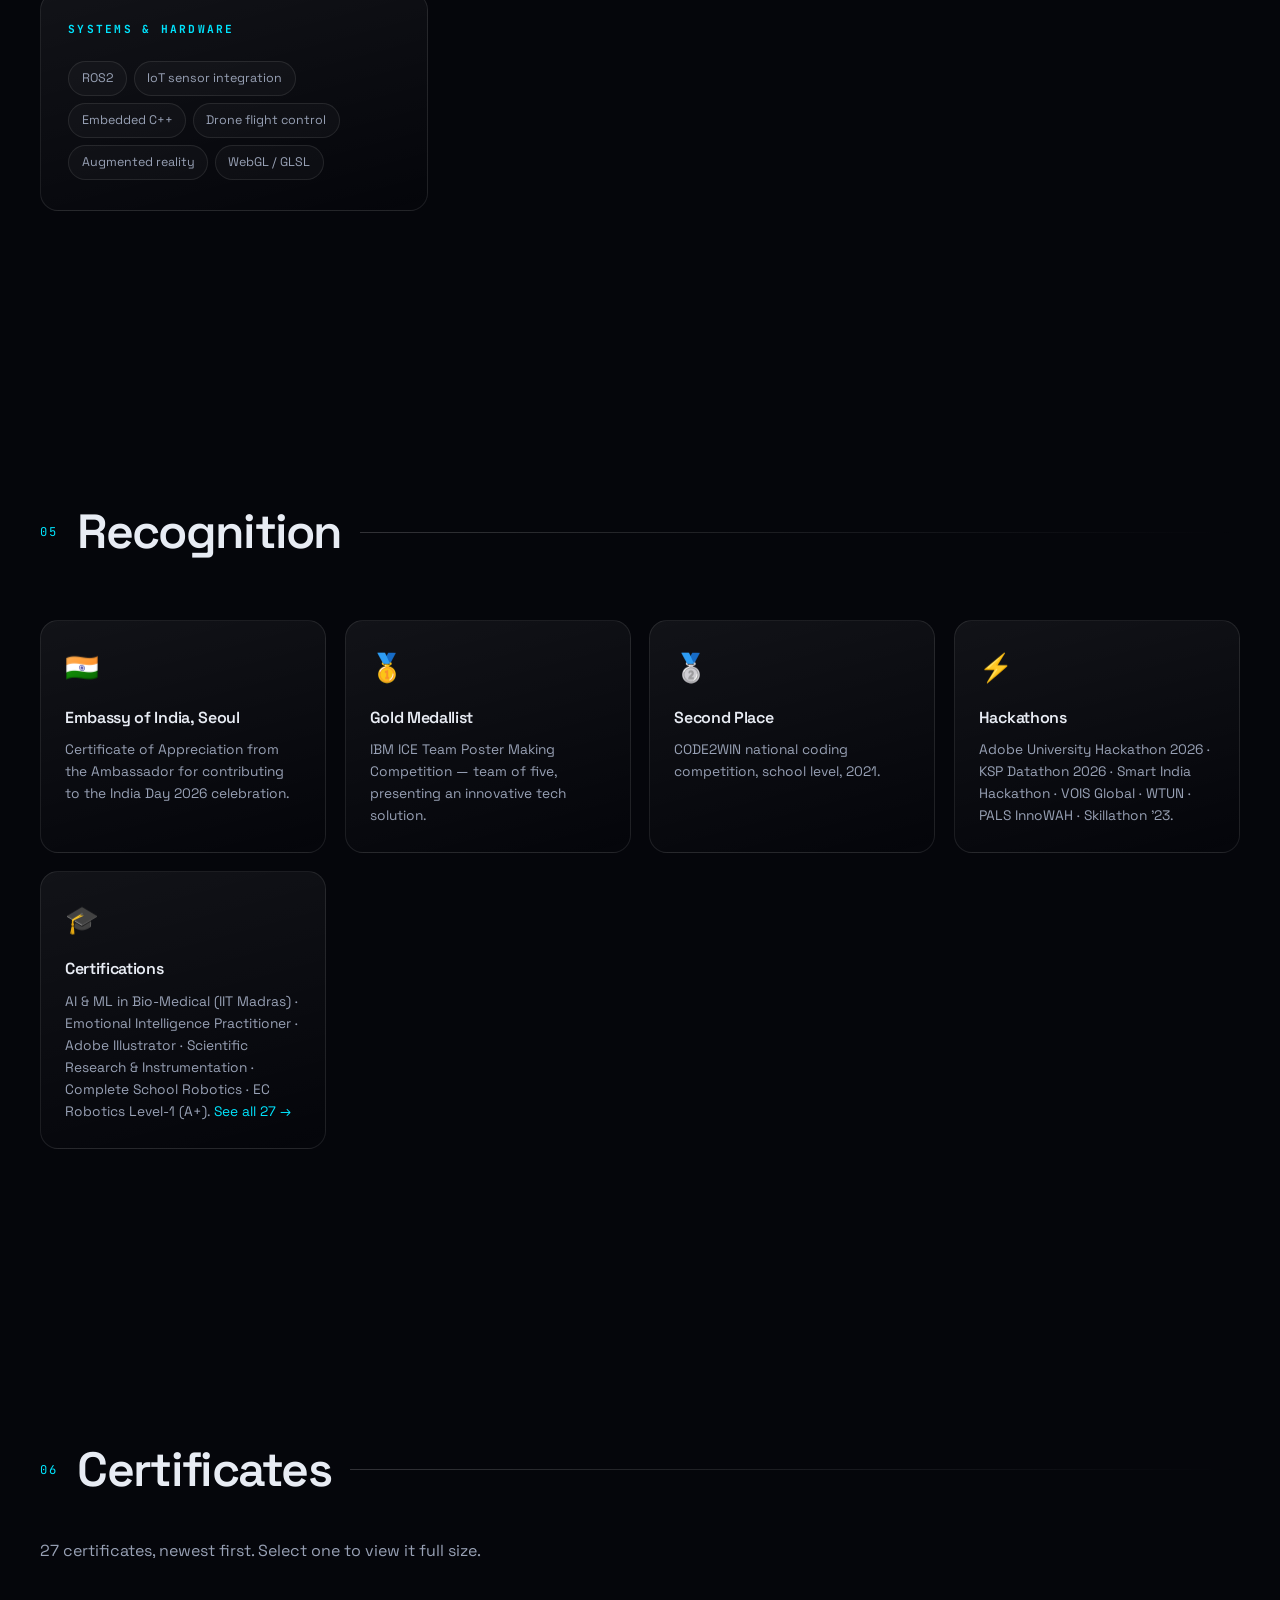
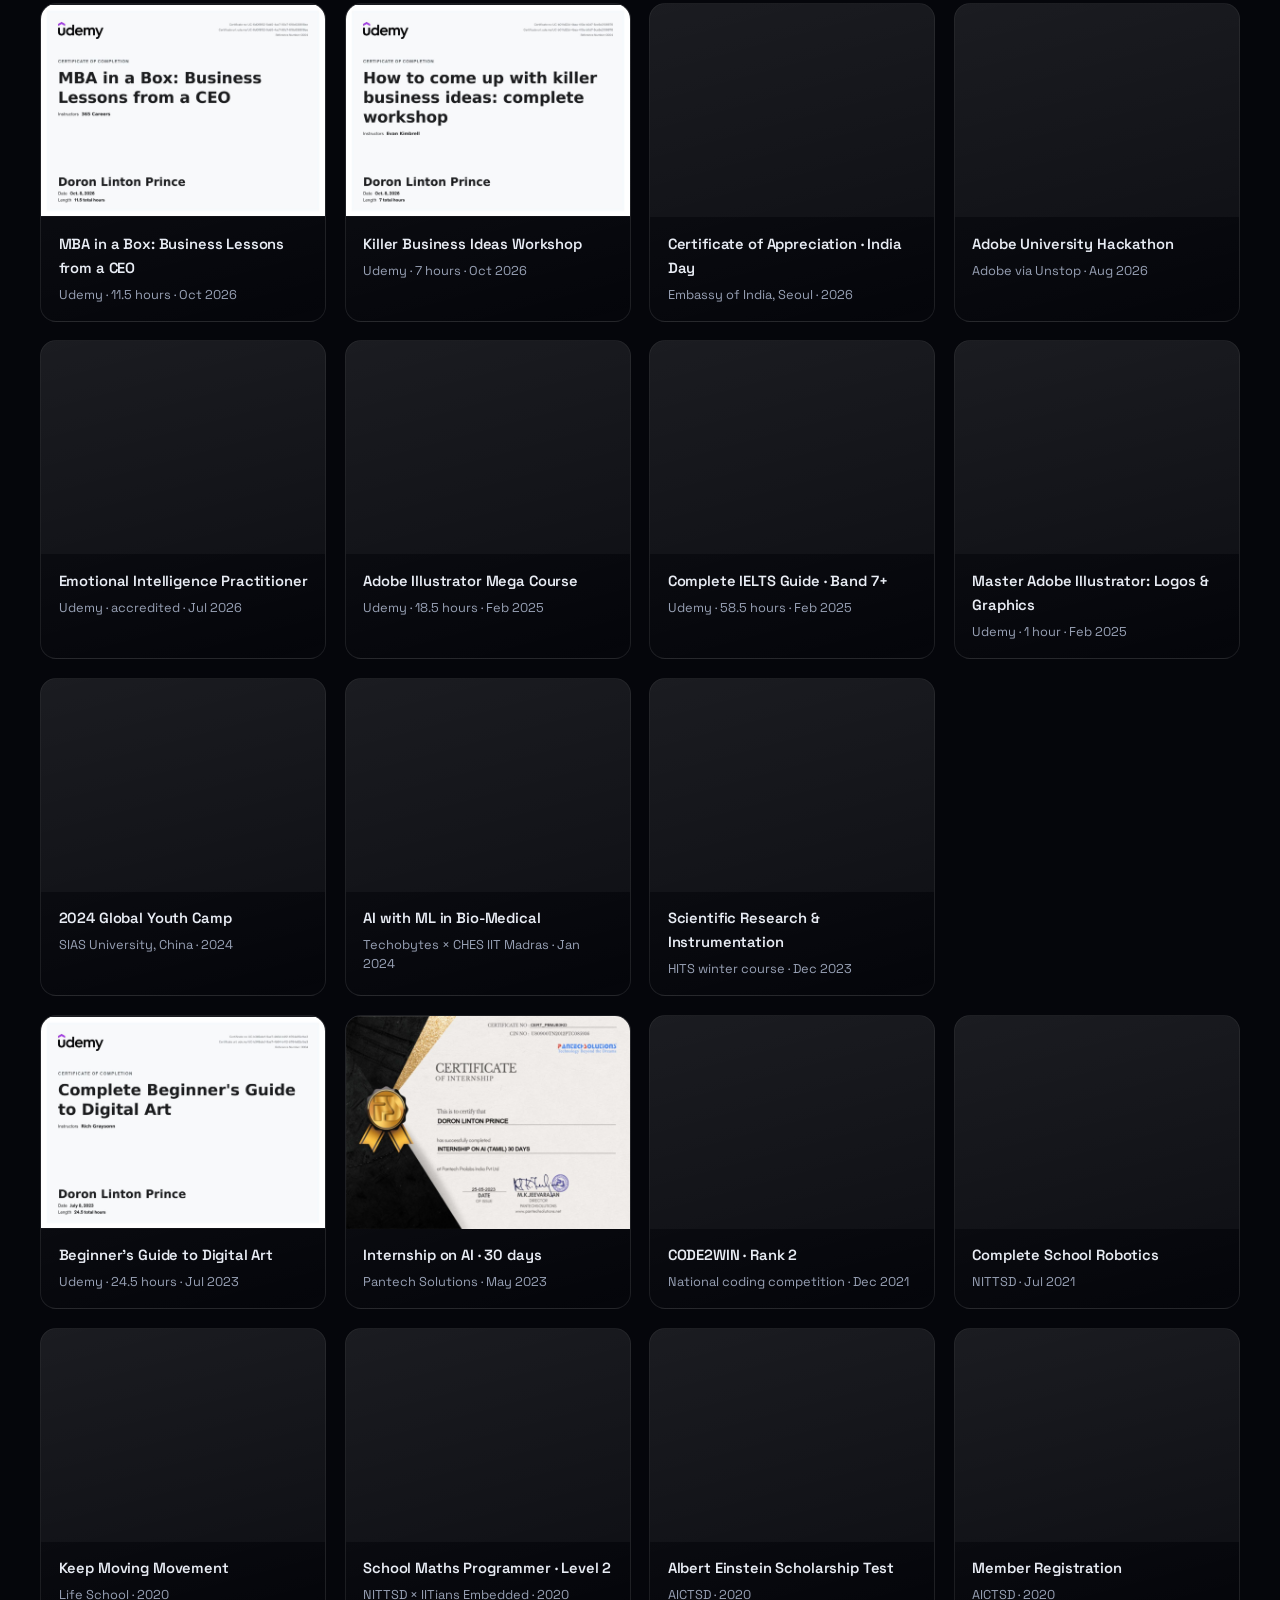
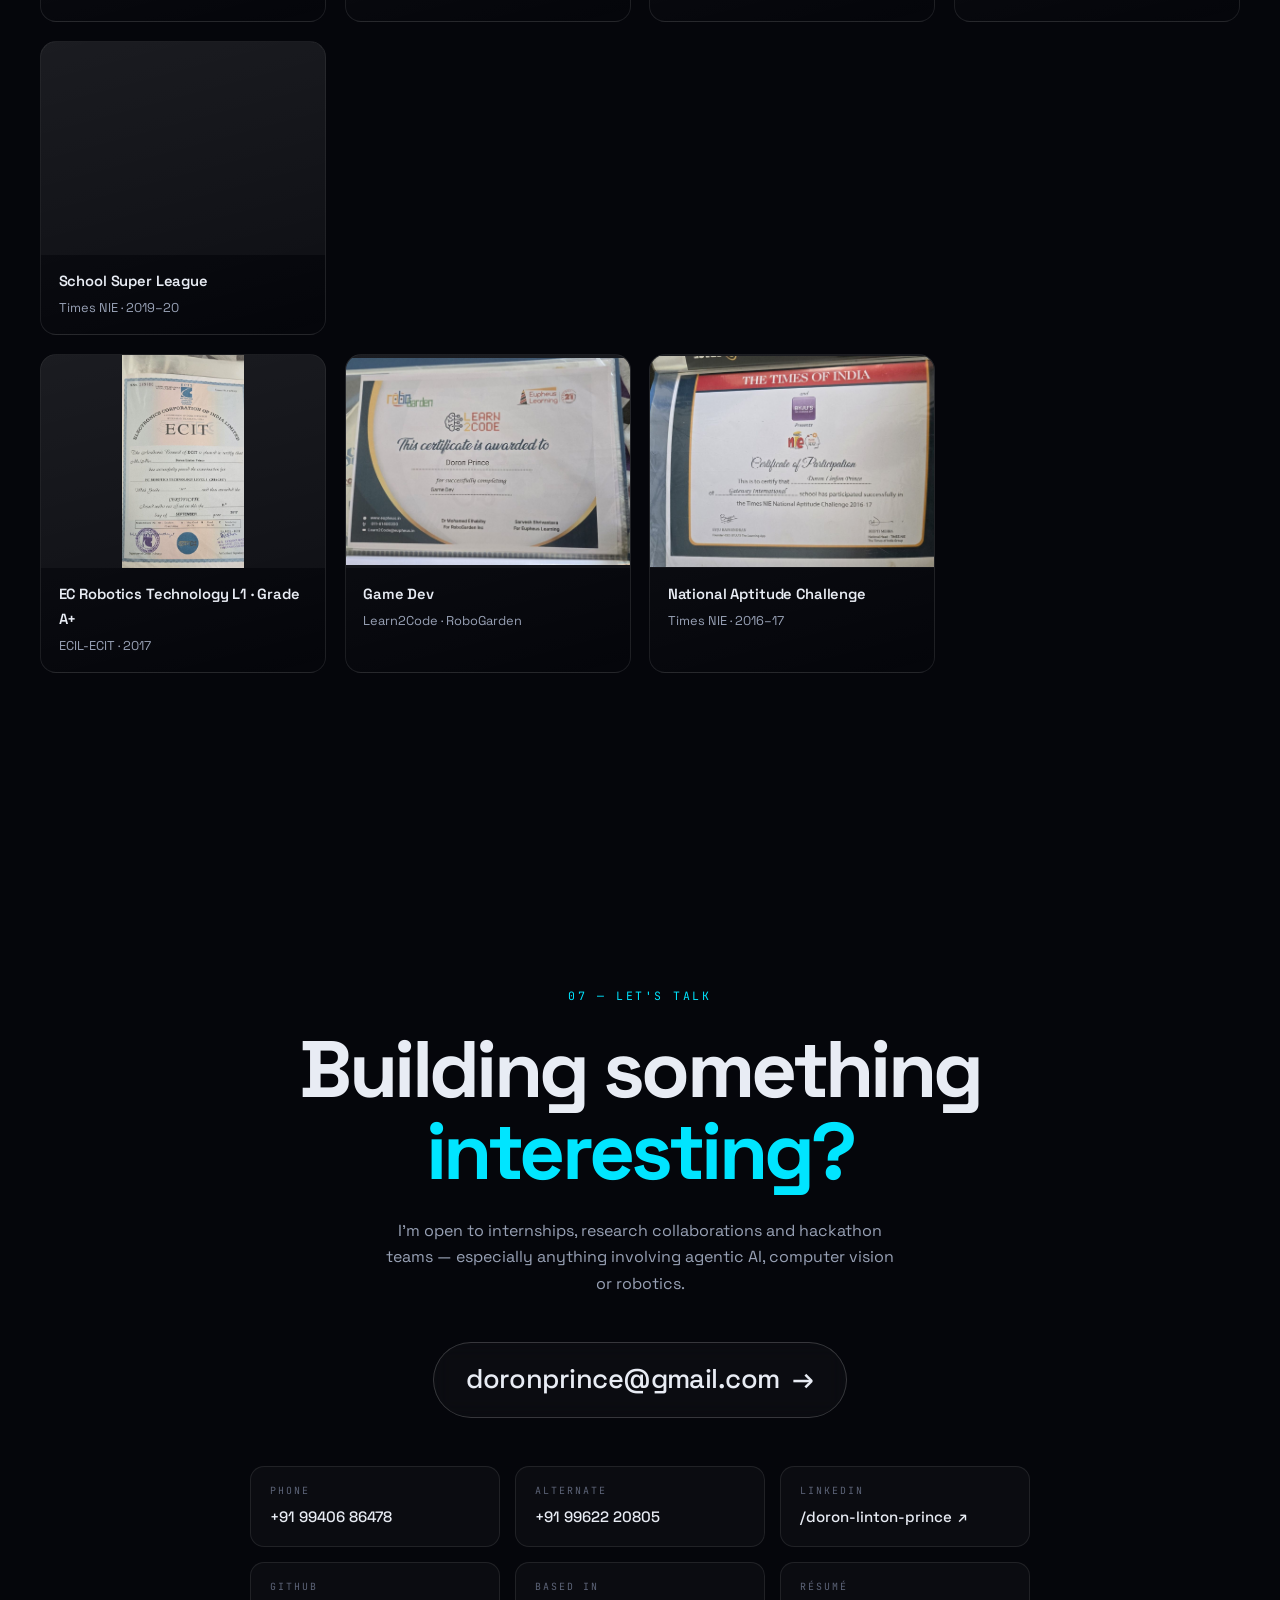
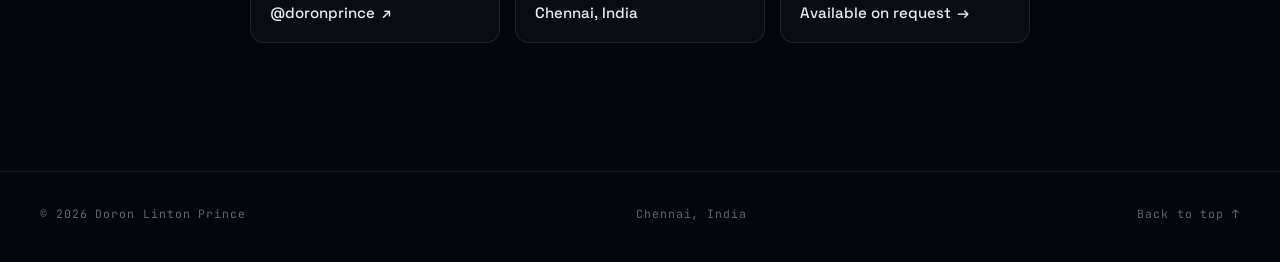
==== commit e0620858: "Add five Udemy certificates to the gallery IELTS Band 7+, MBA in a Box, Killer Business Ideas, Maste" ====
--- a/index.html
+++ b/index.html
@@ -427,7 +427,7 @@
       <article class="award reveal">
         <div class="award__icon">🎓</div>
         <h3>Certifications</h3>
-        <p>AI &amp; ML in Bio-Medical (IIT Madras) · Emotional Intelligence Practitioner · Adobe Illustrator · Scientific Research &amp; Instrumentation · Complete School Robotics · EC Robotics Level-1 (A+). <a href="#certificates" class="accent">See all 22 →</a></p>
+        <p>AI &amp; ML in Bio-Medical (IIT Madras) · Emotional Intelligence Practitioner · Adobe Illustrator · Scientific Research &amp; Instrumentation · Complete School Robotics · EC Robotics Level-1 (A+). <a href="#certificates" class="accent">See all 27 →</a></p>
       </article>
     </div>
   </div>
@@ -441,9 +441,21 @@
       <h2 class="sec-title">Certificates</h2>
       <div class="sec-rule"></div>
     </div>
-    <p class="sec-lede reveal">22 certificates, newest first. Select one to view it full size.</p>
+    <p class="sec-lede reveal">27 certificates, newest first. Select one to view it full size.</p>
 
     <div class="certs">
+      <figure class="cert reveal">
+        <button class="cert__open" type="button" data-cert="assets/certificates/udemy-mba-in-a-box.jpg" aria-label="View certificate: MBA in a Box: Business Lessons from a CEO">
+          <img src="assets/certificates/udemy-mba-in-a-box.jpg" alt="MBA in a Box: Business Lessons from a CEO certificate" width="1200" height="893" loading="lazy" decoding="async">
+        </button>
+        <figcaption><strong>MBA in a Box: Business Lessons from a CEO</strong><span>Udemy · 11.5 hours · Oct 2026</span></figcaption>
+      </figure>
+      <figure class="cert reveal">
+        <button class="cert__open" type="button" data-cert="assets/certificates/udemy-business-ideas.jpg" aria-label="View certificate: Killer Business Ideas Workshop">
+          <img src="assets/certificates/udemy-business-ideas.jpg" alt="Killer Business Ideas Workshop certificate" width="1200" height="893" loading="lazy" decoding="async">
+        </button>
+        <figcaption><strong>Killer Business Ideas Workshop</strong><span>Udemy · 7 hours · Oct 2026</span></figcaption>
+      </figure>
       <figure class="cert reveal">
         <button class="cert__open" type="button" data-cert="assets/certificates/embassy-india-day.jpg" aria-label="View certificate: Certificate of Appreciation · India Day">
           <img src="assets/certificates/embassy-india-day.jpg" alt="Certificate of Appreciation · India Day certificate" width="900" height="1184" loading="lazy" decoding="async">
@@ -469,6 +481,18 @@
         <figcaption><strong>Adobe Illustrator Mega Course</strong><span>Udemy · 18.5 hours · Feb 2025</span></figcaption>
       </figure>
       <figure class="cert reveal">
+        <button class="cert__open" type="button" data-cert="assets/certificates/udemy-ielts.jpg" aria-label="View certificate: Complete IELTS Guide · Band 7+">
+          <img src="assets/certificates/udemy-ielts.jpg" alt="Complete IELTS Guide · Band 7+ certificate" width="1200" height="893" loading="lazy" decoding="async">
+        </button>
+        <figcaption><strong>Complete IELTS Guide · Band 7+</strong><span>Udemy · 58.5 hours · Feb 2025</span></figcaption>
+      </figure>
+      <figure class="cert reveal">
+        <button class="cert__open" type="button" data-cert="assets/certificates/udemy-illustrator-logos.jpg" aria-label="View certificate: Master Adobe Illustrator: Logos &amp; Graphics">
+          <img src="assets/certificates/udemy-illustrator-logos.jpg" alt="Master Adobe Illustrator: Logos &amp; Graphics certificate" width="1200" height="893" loading="lazy" decoding="async">
+        </button>
+        <figcaption><strong>Master Adobe Illustrator: Logos &amp; Graphics</strong><span>Udemy · 1 hour · Feb 2025</span></figcaption>
+      </figure>
+      <figure class="cert reveal">
         <button class="cert__open" type="button" data-cert="assets/certificates/sias-youth-camp.jpg" aria-label="View certificate: 2024 Global Youth Camp">
           <img src="assets/certificates/sias-youth-camp.jpg" alt="2024 Global Youth Camp certificate" width="1200" height="777" loading="lazy" decoding="async">
         </button>
@@ -491,6 +515,12 @@
           <img src="assets/certificates/skillathon-game-design.jpg" alt="Skill-A-Thon 23 · Game Designing certificate" width="1200" height="804" loading="lazy" decoding="async">
         </button>
         <figcaption><strong>Skill-A-Thon 23 · Game Designing</strong><span>HITS CSE · Sep 2023</span></figcaption>
+      </figure>
+      <figure class="cert reveal">
+        <button class="cert__open" type="button" data-cert="assets/certificates/udemy-digital-art.jpg" aria-label="View certificate: Beginner&#x27;s Guide to Digital Art">
+          <img src="assets/certificates/udemy-digital-art.jpg" alt="Beginner&#x27;s Guide to Digital Art certificate" width="1200" height="893" loading="lazy" decoding="async">
+        </button>
+        <figcaption><strong>Beginner&#x27;s Guide to Digital Art</strong><span>Udemy · 24.5 hours · Jul 2023</span></figcaption>
       </figure>
       <figure class="cert reveal">
         <button class="cert__open" type="button" data-cert="assets/certificates/pantech-internship.jpg" aria-label="View certificate: Internship on AI · 30 days">
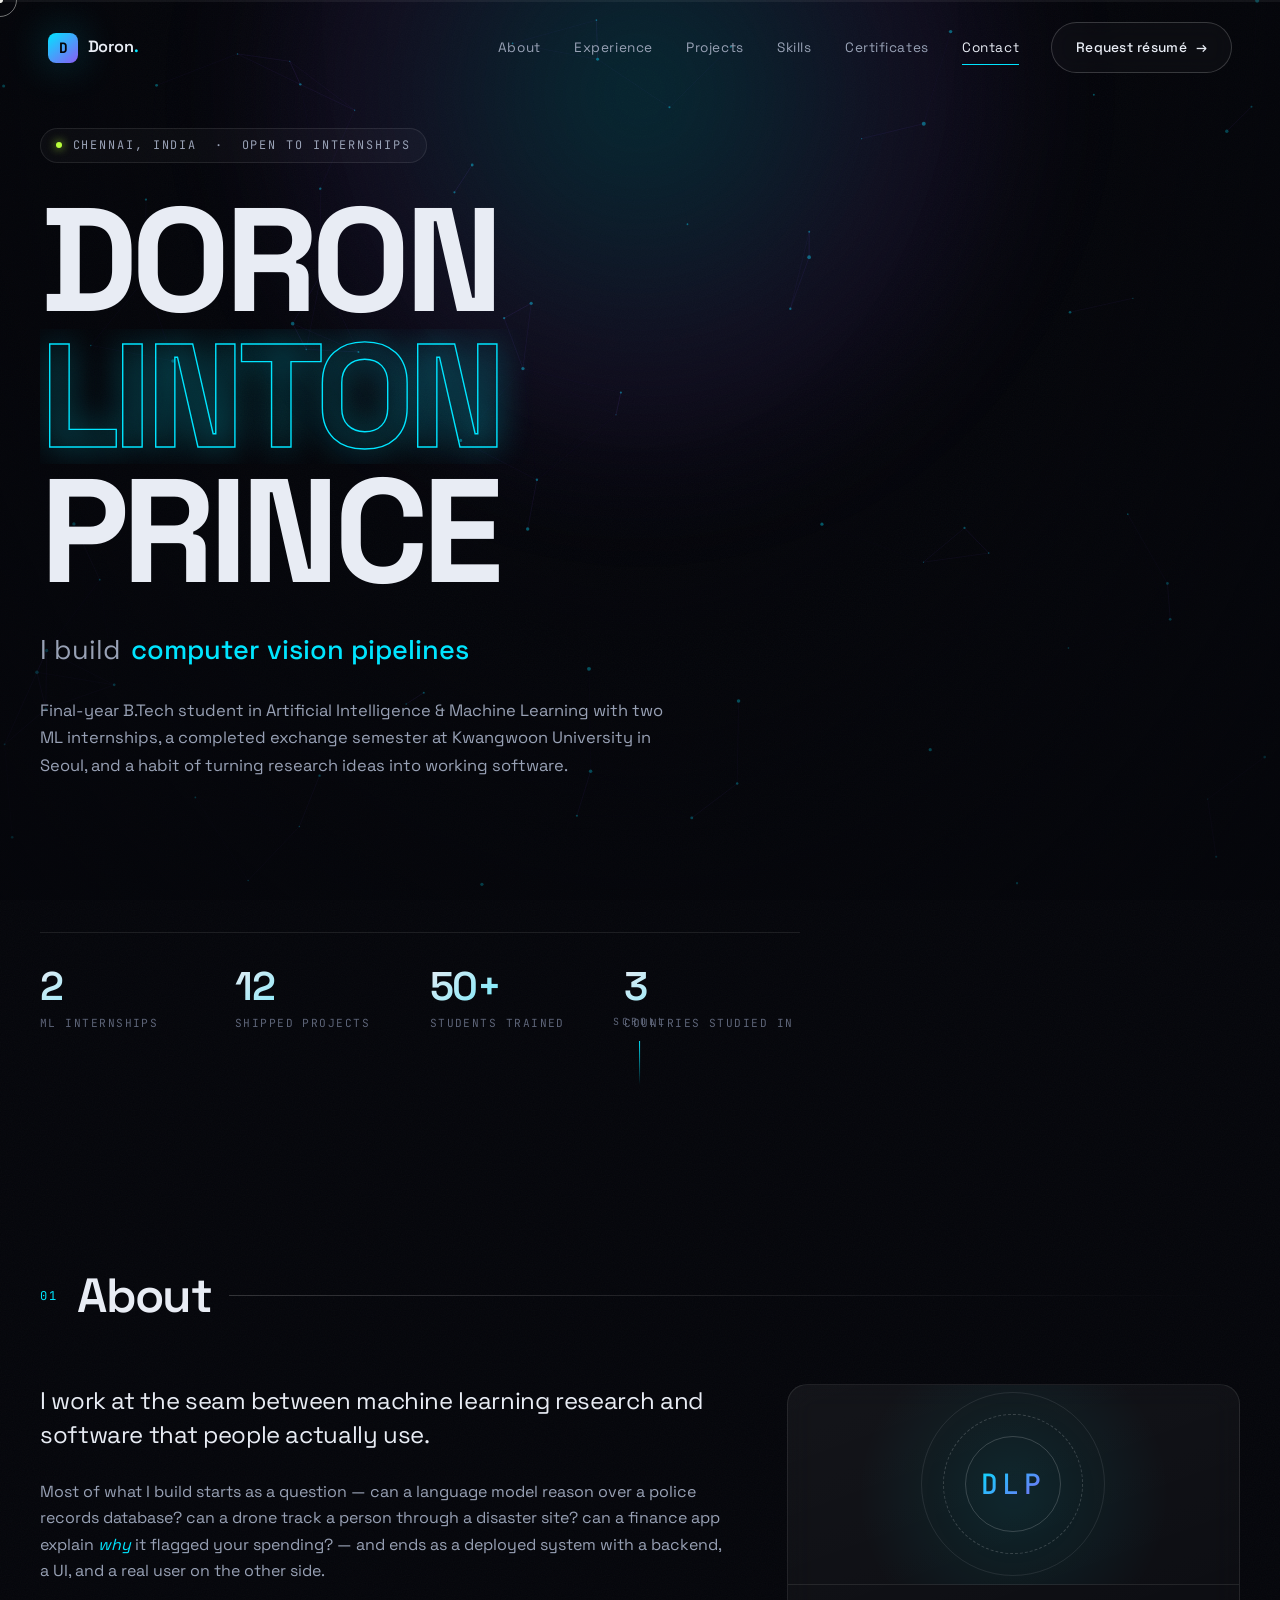
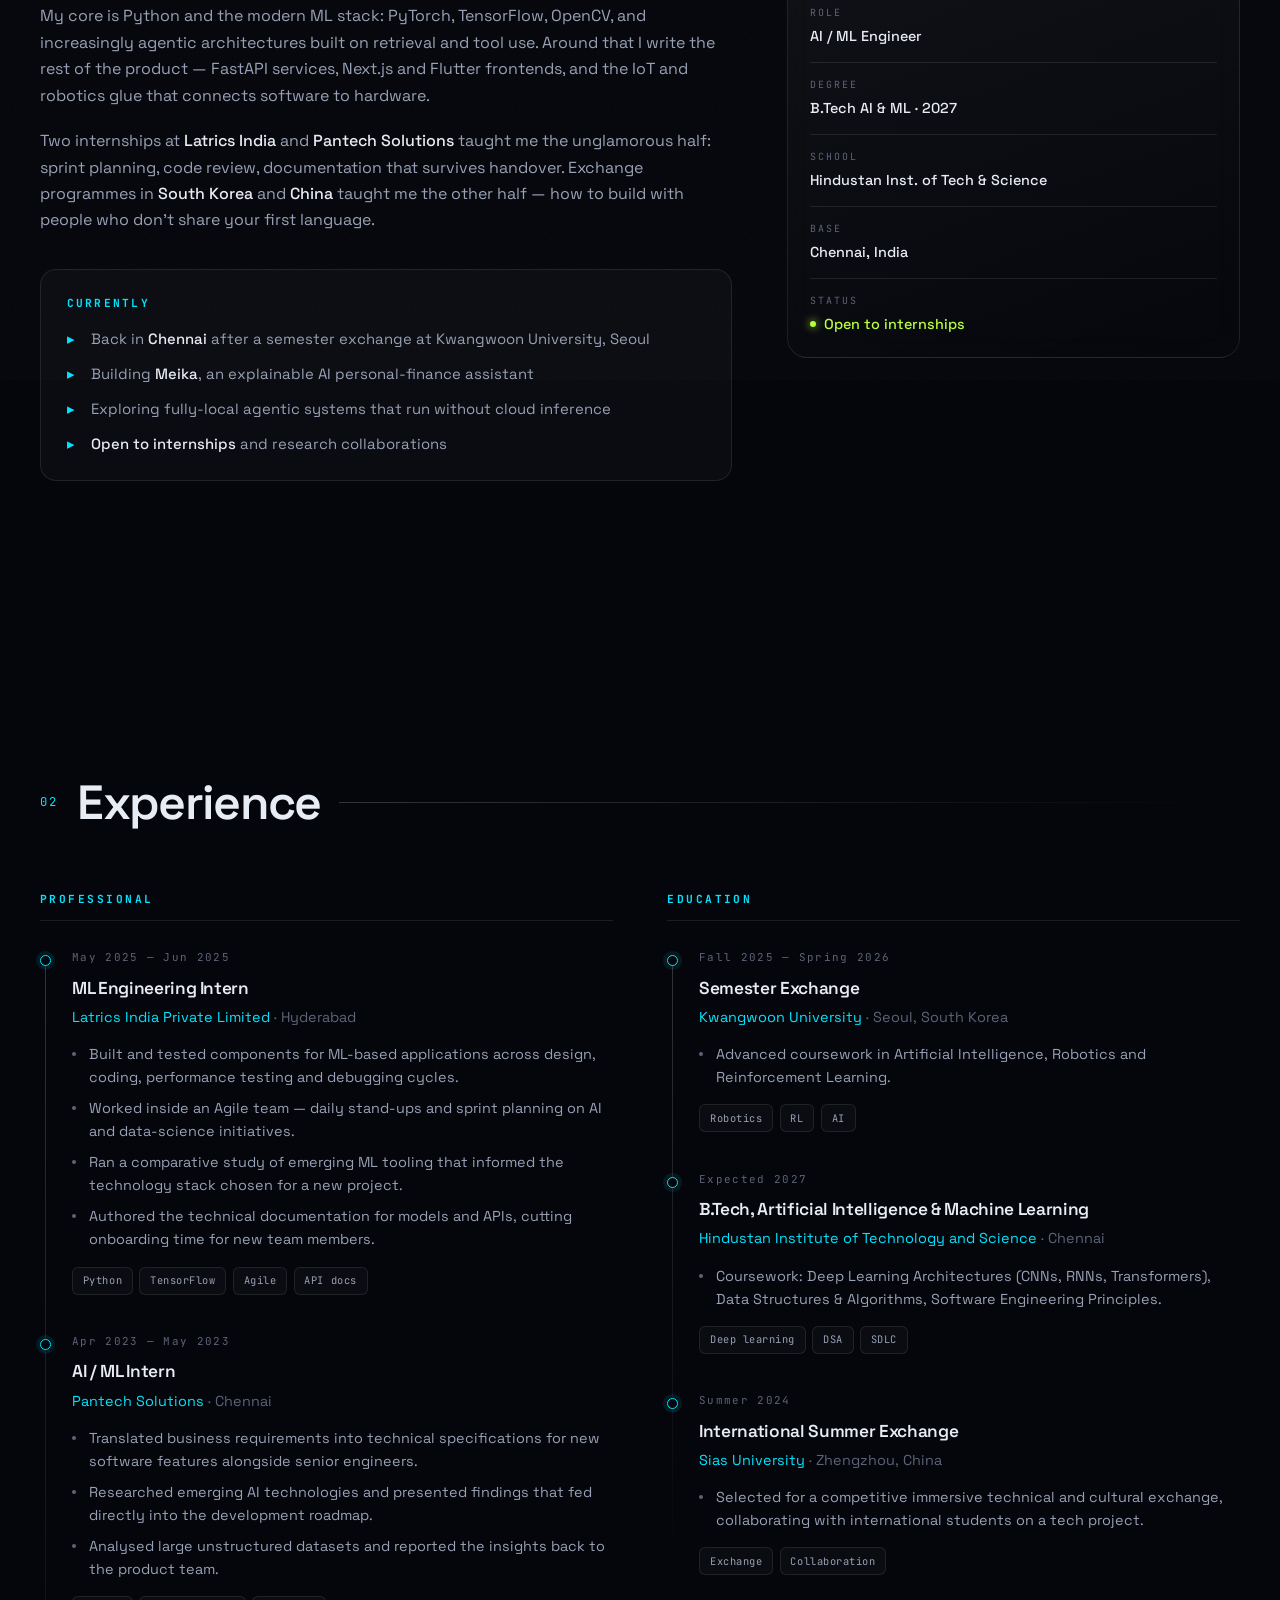
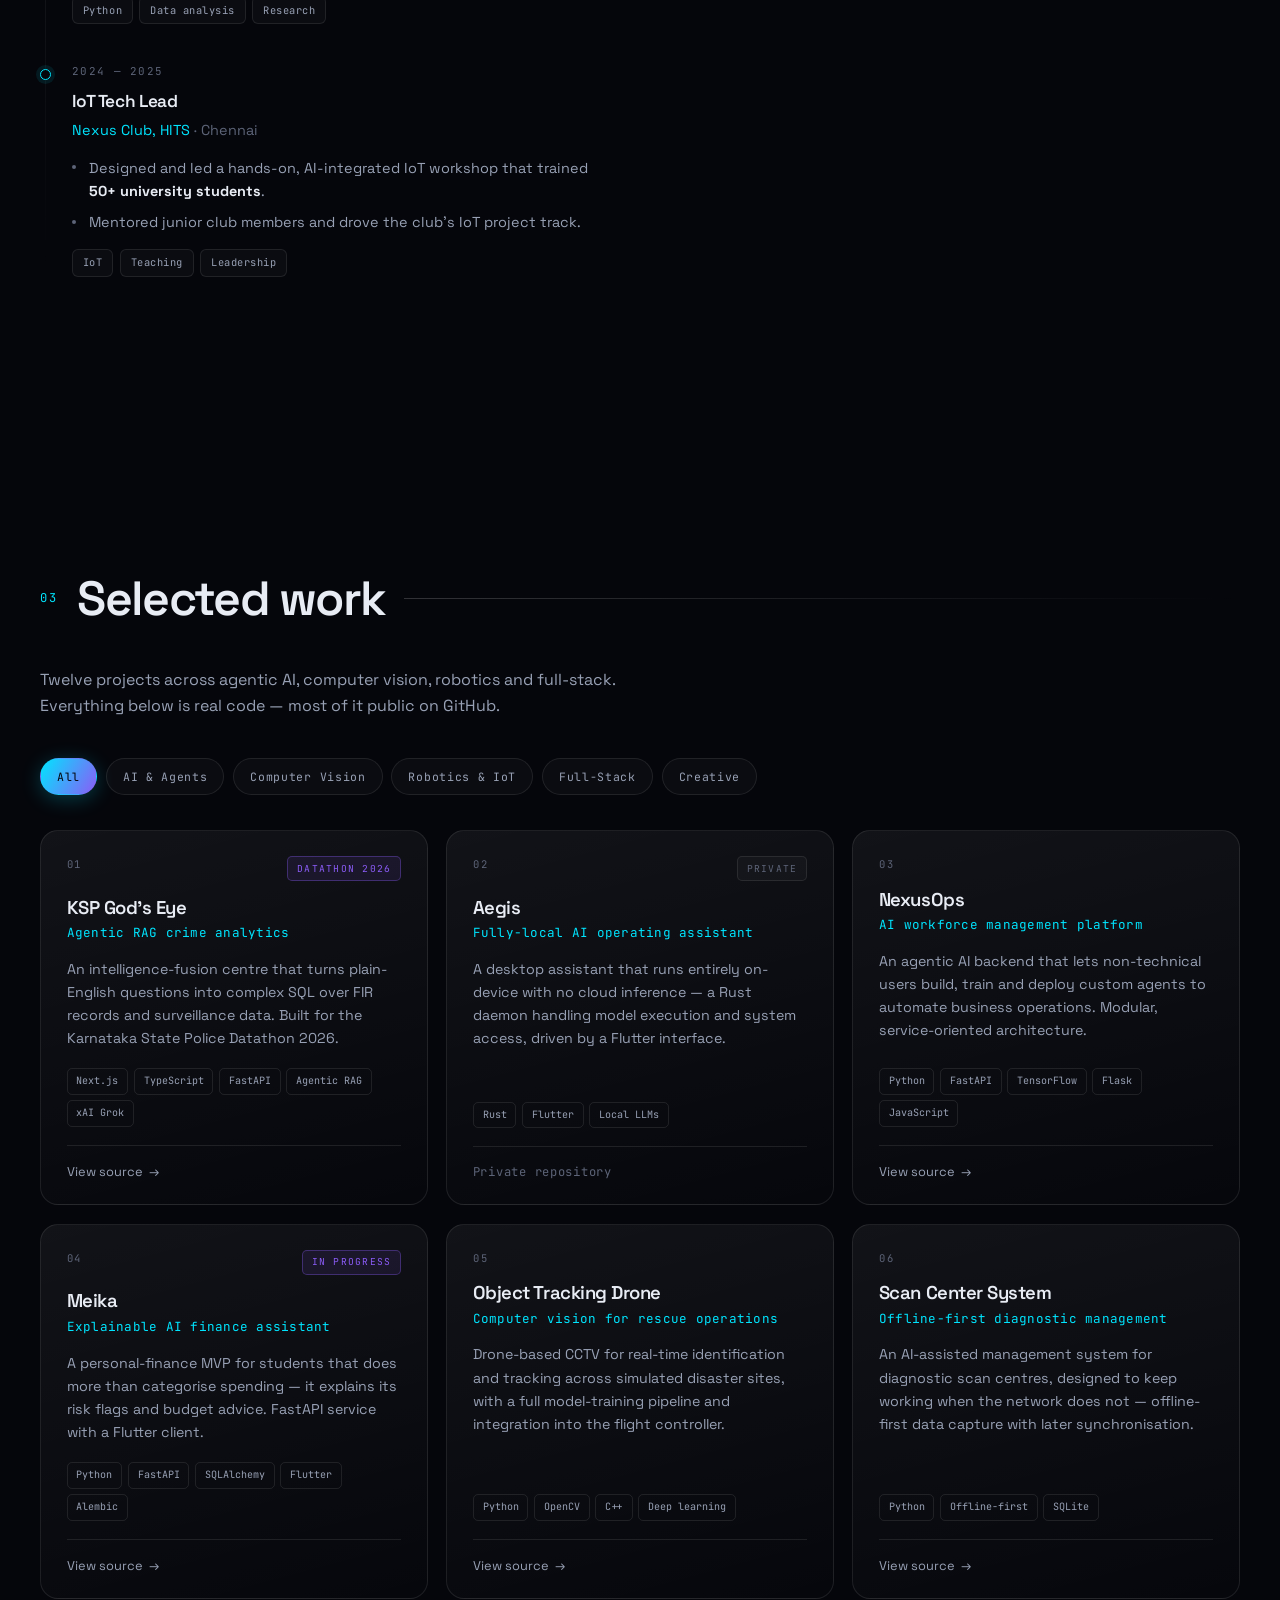
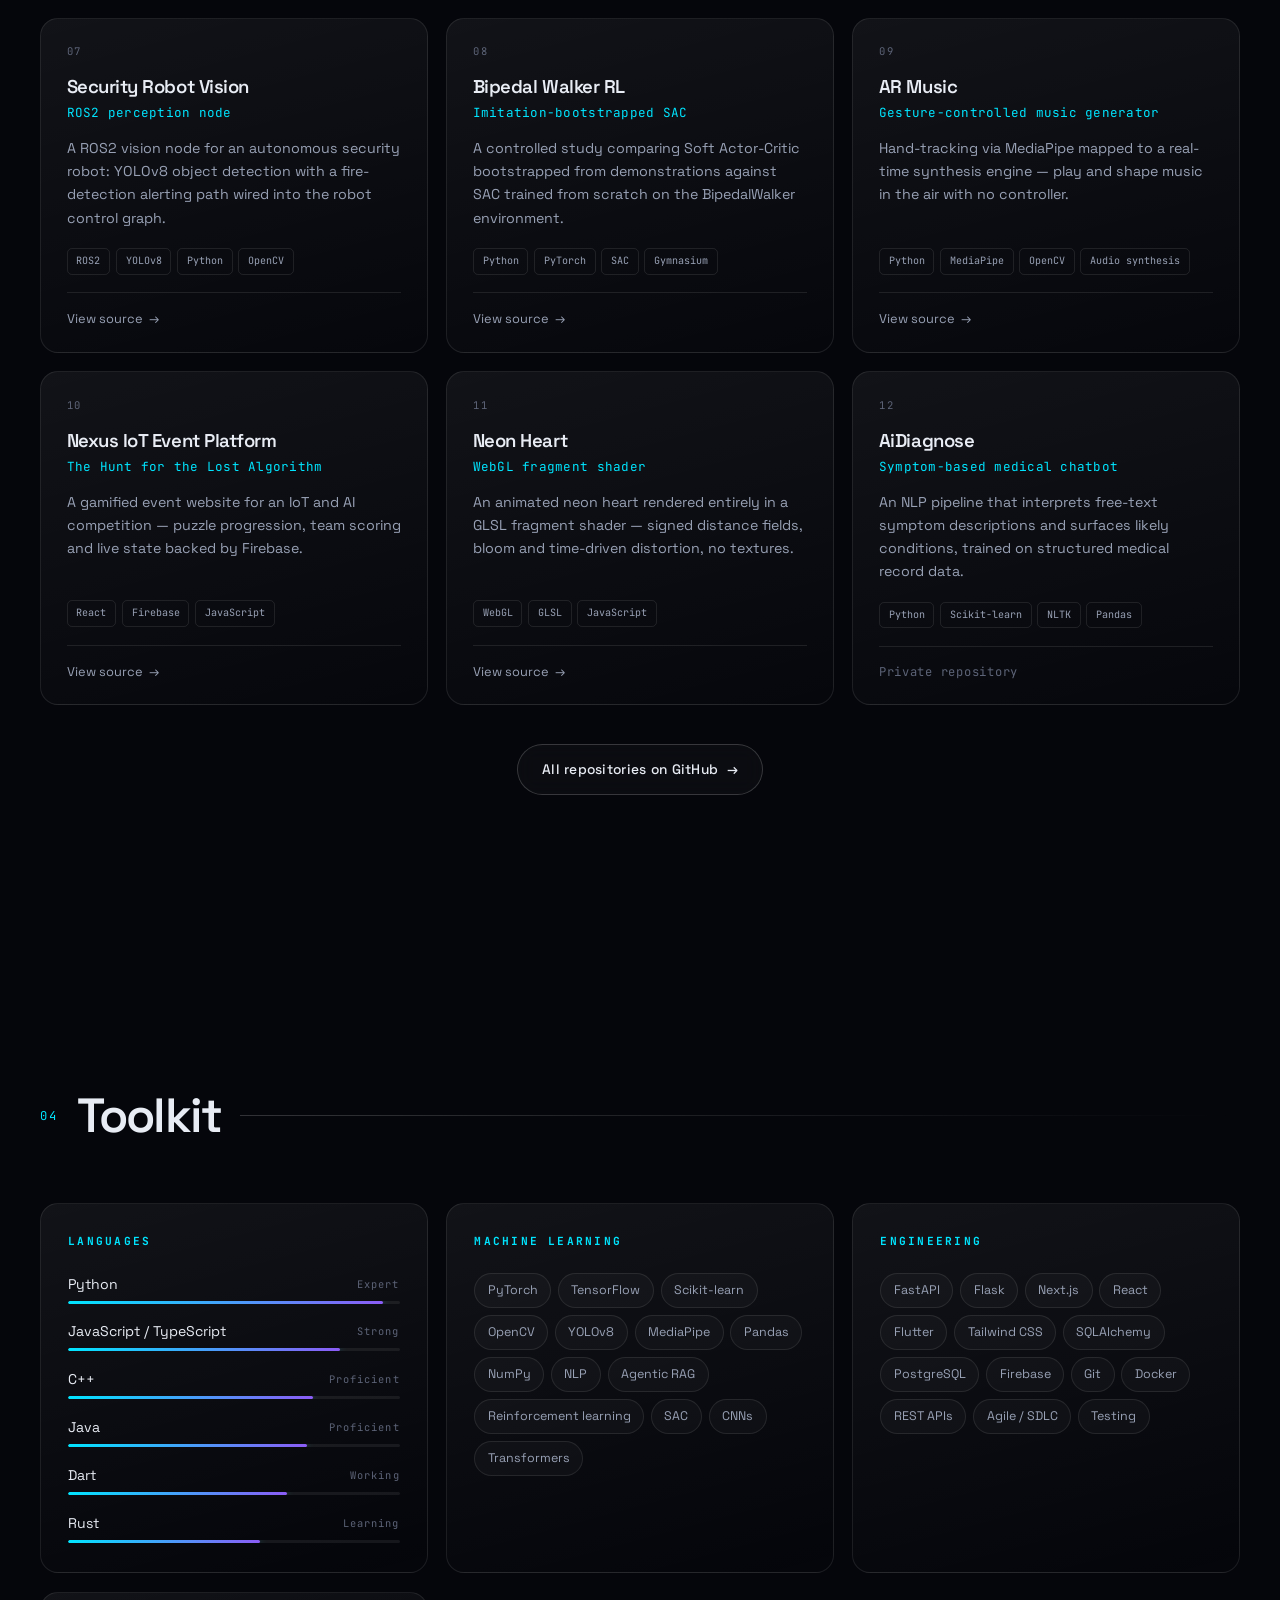
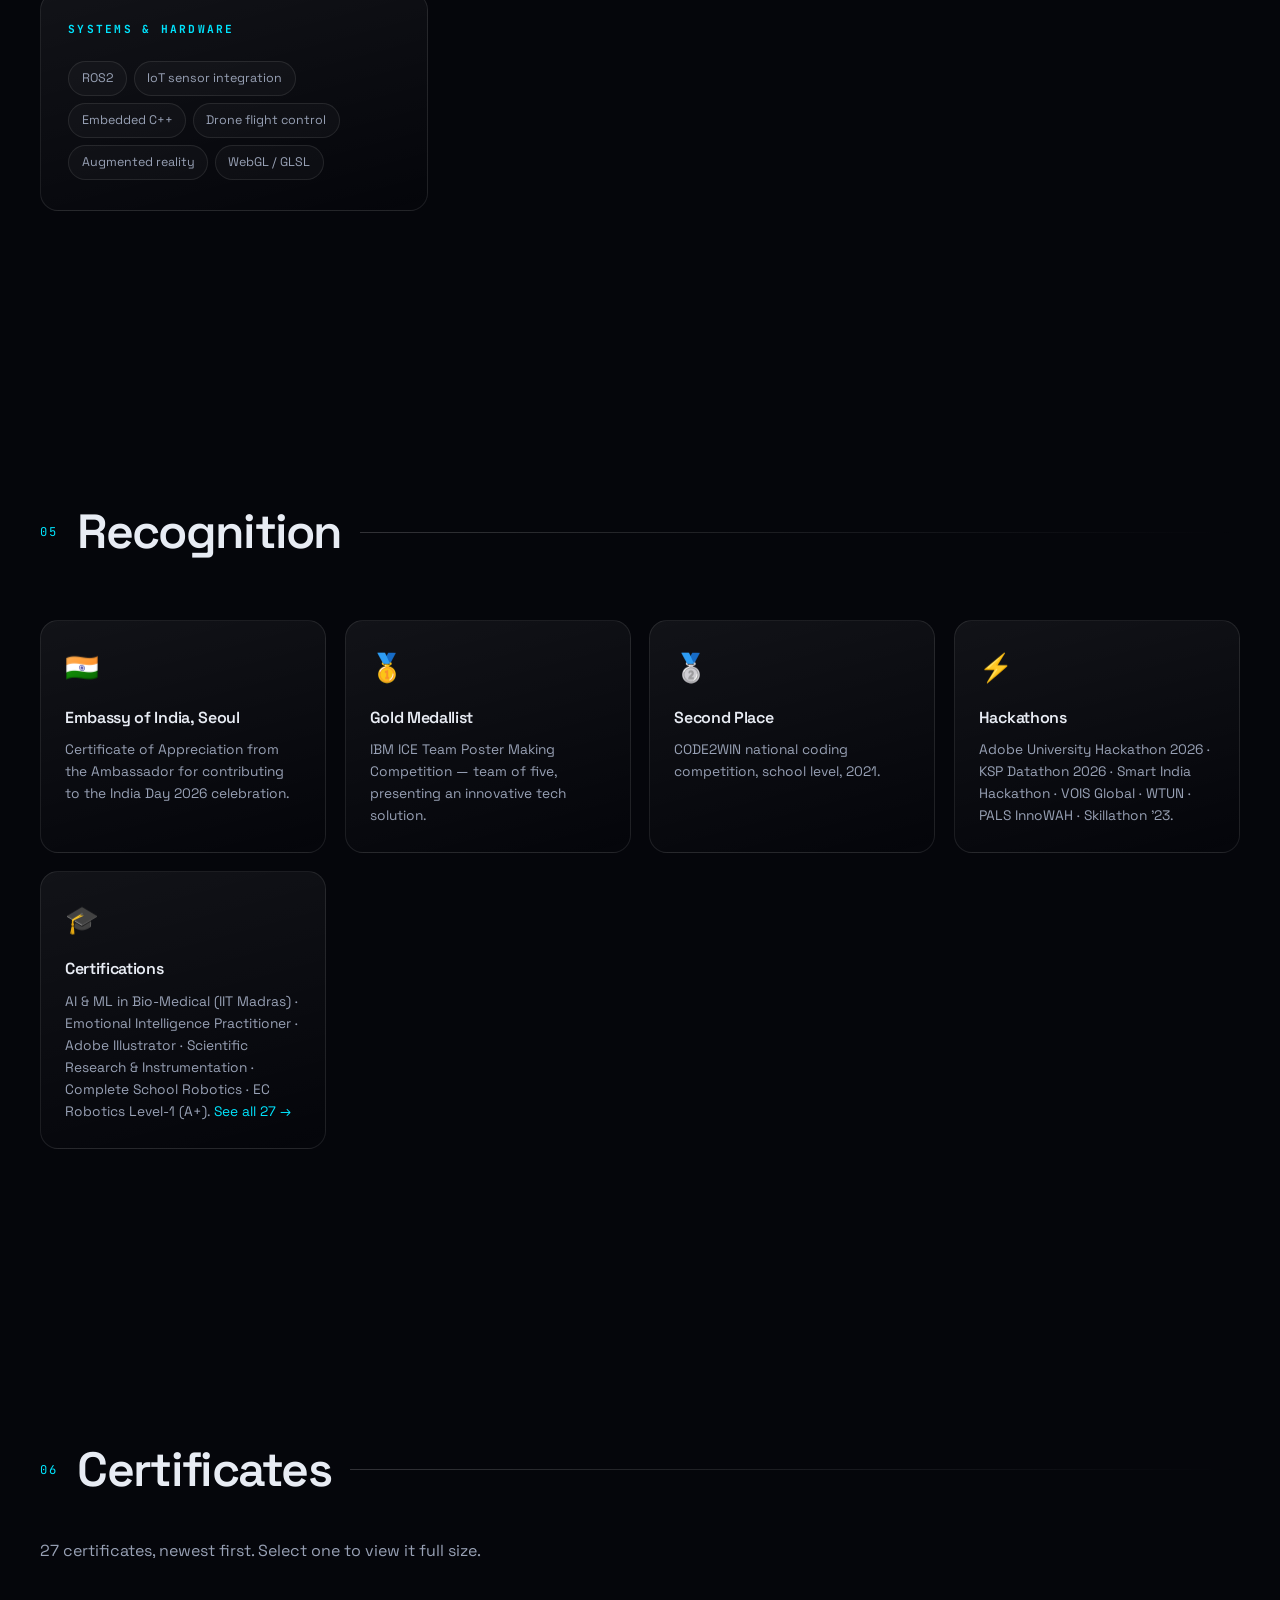
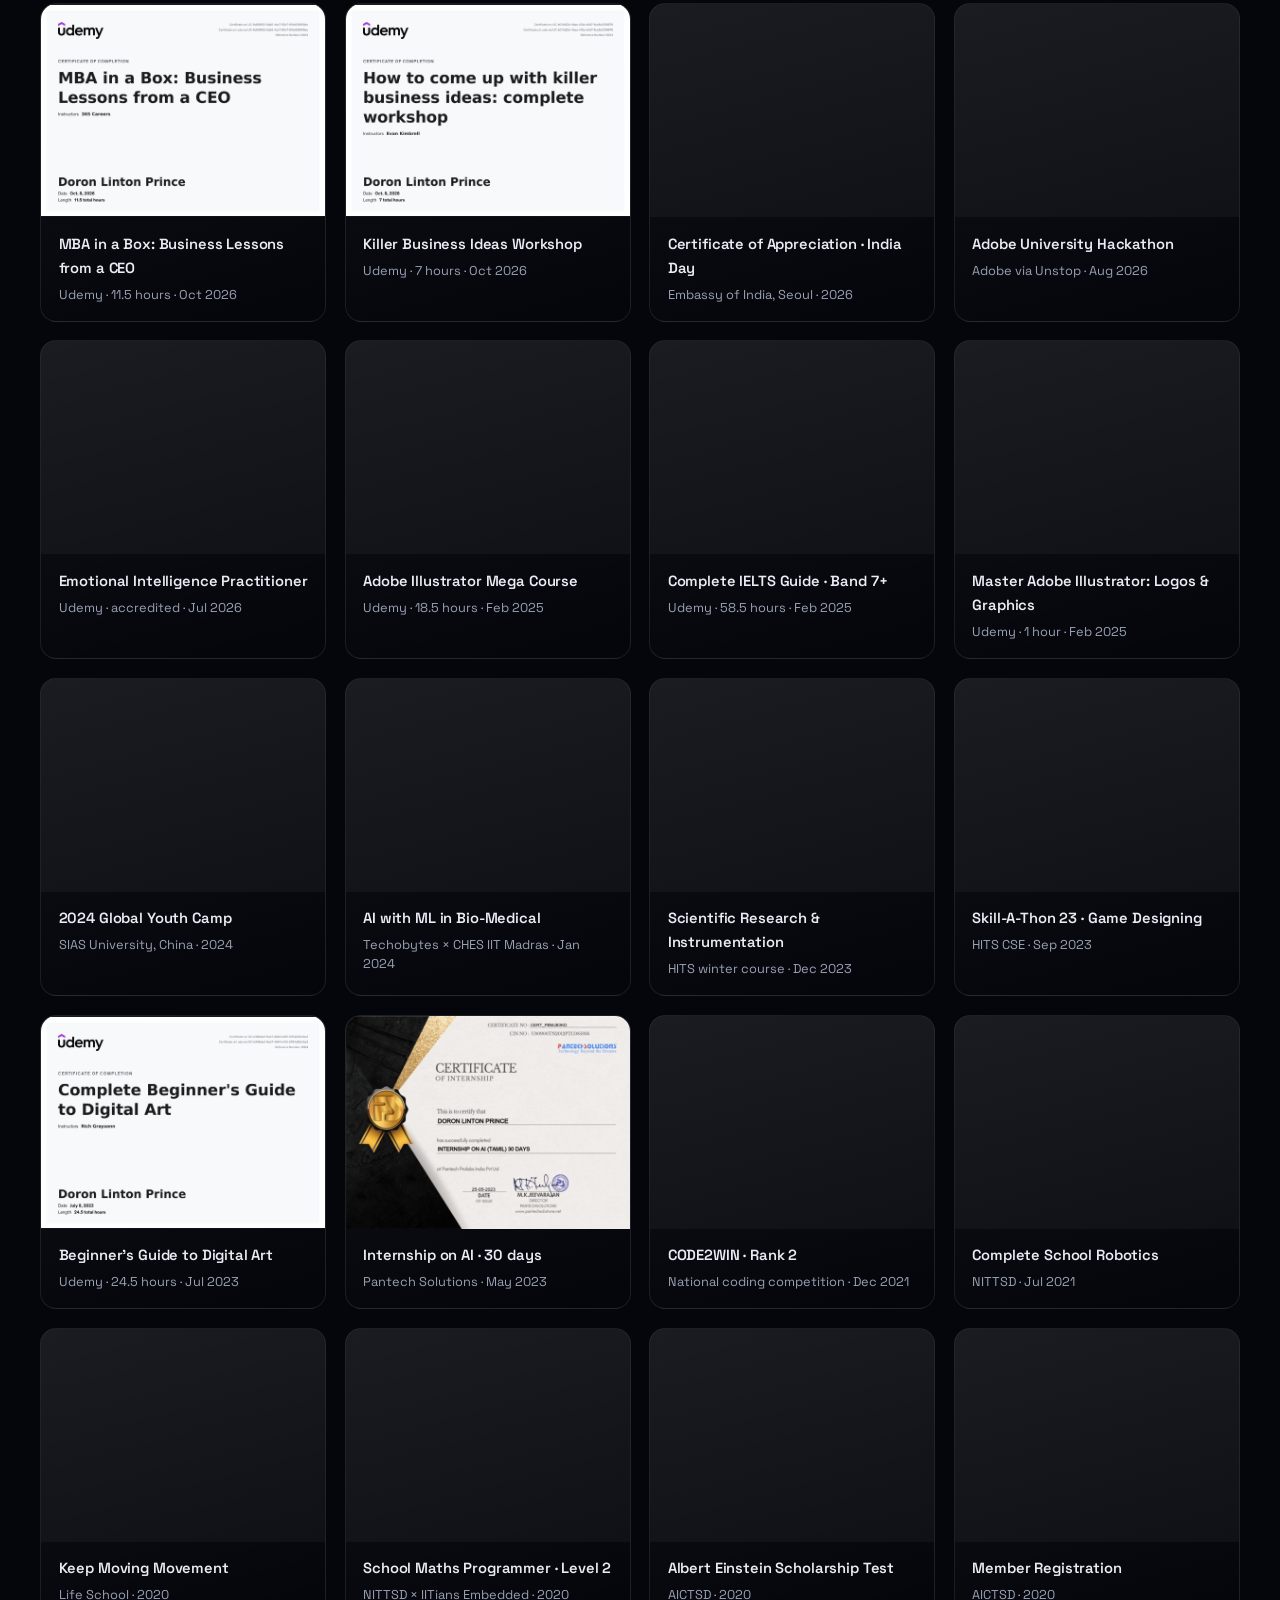
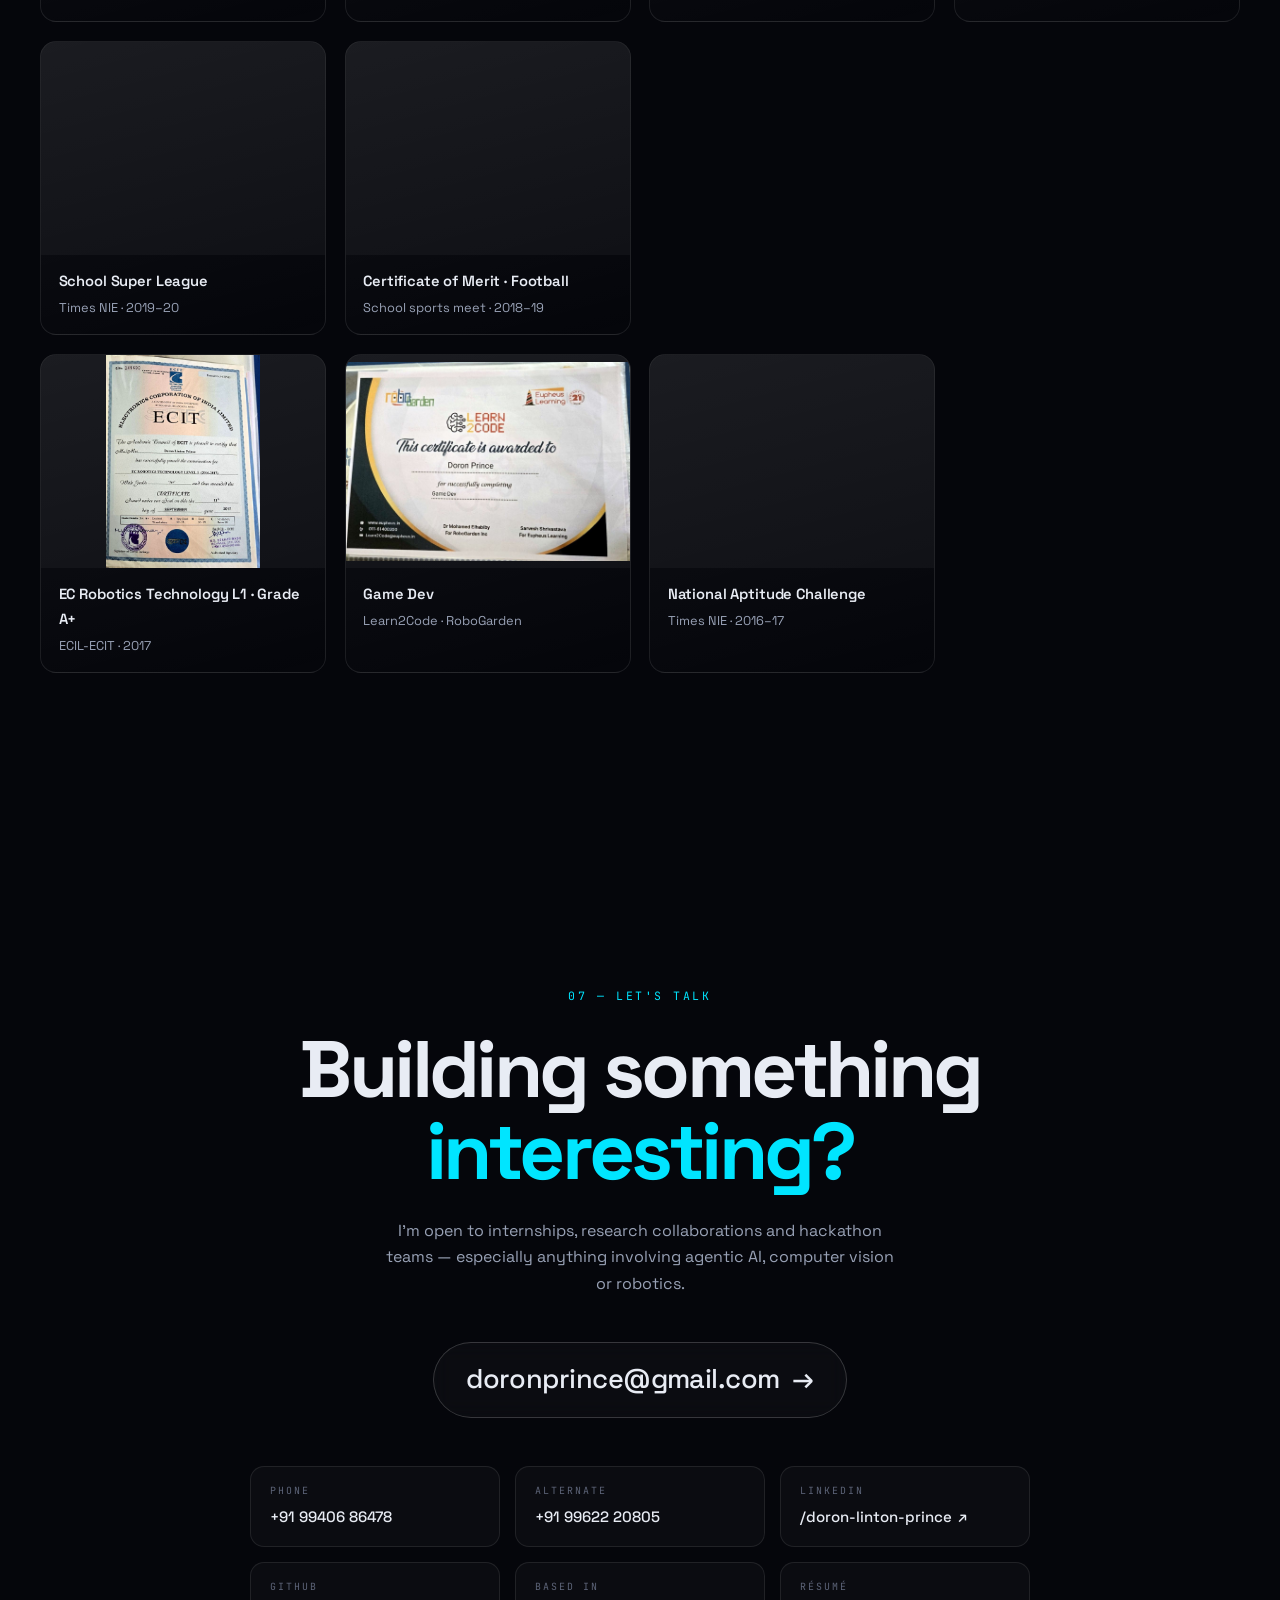
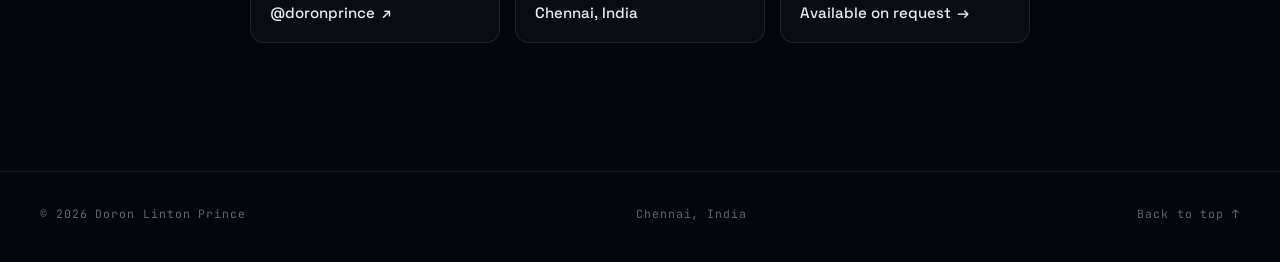
==== commit d03c7e80: "Use straightened, perspective-corrected certificate scans Co-Authored-By: Claude Opus 5.5 <noreply@a" ====
--- a/index.html
+++ b/index.html
@@ -494,25 +494,25 @@
       </figure>
       <figure class="cert reveal">
         <button class="cert__open" type="button" data-cert="assets/certificates/sias-youth-camp.jpg" aria-label="View certificate: 2024 Global Youth Camp">
-          <img src="assets/certificates/sias-youth-camp.jpg" alt="2024 Global Youth Camp certificate" width="1200" height="777" loading="lazy" decoding="async">
+          <img src="assets/certificates/sias-youth-camp.jpg" alt="2024 Global Youth Camp certificate" width="1200" height="809" loading="lazy" decoding="async">
         </button>
         <figcaption><strong>2024 Global Youth Camp</strong><span>SIAS University, China · 2024</span></figcaption>
       </figure>
       <figure class="cert reveal">
         <button class="cert__open" type="button" data-cert="assets/certificates/iitm-ai-biomedical.jpg" aria-label="View certificate: AI with ML in Bio-Medical">
-          <img src="assets/certificates/iitm-ai-biomedical.jpg" alt="AI with ML in Bio-Medical certificate" width="1200" height="849" loading="lazy" decoding="async">
+          <img src="assets/certificates/iitm-ai-biomedical.jpg" alt="AI with ML in Bio-Medical certificate" width="1200" height="760" loading="lazy" decoding="async">
         </button>
         <figcaption><strong>AI with ML in Bio-Medical</strong><span>Techobytes × CHES IIT Madras · Jan 2024</span></figcaption>
       </figure>
       <figure class="cert reveal">
         <button class="cert__open" type="button" data-cert="assets/certificates/research-instrumentation.jpg" aria-label="View certificate: Scientific Research &amp; Instrumentation">
-          <img src="assets/certificates/research-instrumentation.jpg" alt="Scientific Research &amp; Instrumentation certificate" width="1200" height="676" loading="lazy" decoding="async">
+          <img src="assets/certificates/research-instrumentation.jpg" alt="Scientific Research &amp; Instrumentation certificate" width="1200" height="829" loading="lazy" decoding="async">
         </button>
         <figcaption><strong>Scientific Research &amp; Instrumentation</strong><span>HITS winter course · Dec 2023</span></figcaption>
       </figure>
       <figure class="cert reveal">
         <button class="cert__open" type="button" data-cert="assets/certificates/skillathon-game-design.jpg" aria-label="View certificate: Skill-A-Thon 23 · Game Designing">
-          <img src="assets/certificates/skillathon-game-design.jpg" alt="Skill-A-Thon 23 · Game Designing certificate" width="1200" height="804" loading="lazy" decoding="async">
+          <img src="assets/certificates/skillathon-game-design.jpg" alt="Skill-A-Thon 23 · Game Designing certificate" width="1200" height="768" loading="lazy" decoding="async">
         </button>
         <figcaption><strong>Skill-A-Thon 23 · Game Designing</strong><span>HITS CSE · Sep 2023</span></figcaption>
       </figure>
@@ -530,79 +530,79 @@
       </figure>
       <figure class="cert reveal">
         <button class="cert__open" type="button" data-cert="assets/certificates/code2win-rank2.jpg" aria-label="View certificate: CODE2WIN · Rank 2">
-          <img src="assets/certificates/code2win-rank2.jpg" alt="CODE2WIN · Rank 2 certificate" width="1200" height="866" loading="lazy" decoding="async">
+          <img src="assets/certificates/code2win-rank2.jpg" alt="CODE2WIN · Rank 2 certificate" width="1200" height="857" loading="lazy" decoding="async">
         </button>
         <figcaption><strong>CODE2WIN · Rank 2</strong><span>National coding competition · Dec 2021</span></figcaption>
       </figure>
       <figure class="cert reveal">
         <button class="cert__open" type="button" data-cert="assets/certificates/nittsd-school-robotics.jpg" aria-label="View certificate: Complete School Robotics">
-          <img src="assets/certificates/nittsd-school-robotics.jpg" alt="Complete School Robotics certificate" width="1200" height="953" loading="lazy" decoding="async">
+          <img src="assets/certificates/nittsd-school-robotics.jpg" alt="Complete School Robotics certificate" width="1200" height="761" loading="lazy" decoding="async">
         </button>
         <figcaption><strong>Complete School Robotics</strong><span>NITTSD · Jul 2021</span></figcaption>
       </figure>
       <figure class="cert reveal">
         <button class="cert__open" type="button" data-cert="assets/certificates/keep-moving-movement.jpg" aria-label="View certificate: Keep Moving Movement">
-          <img src="assets/certificates/keep-moving-movement.jpg" alt="Keep Moving Movement certificate" width="1200" height="873" loading="lazy" decoding="async">
+          <img src="assets/certificates/keep-moving-movement.jpg" alt="Keep Moving Movement certificate" width="1200" height="872" loading="lazy" decoding="async">
         </button>
         <figcaption><strong>Keep Moving Movement</strong><span>Life School · 2020</span></figcaption>
       </figure>
       <figure class="cert reveal">
         <button class="cert__open" type="button" data-cert="assets/certificates/maths-programmer-l2.jpg" aria-label="View certificate: School Maths Programmer · Level 2">
-          <img src="assets/certificates/maths-programmer-l2.jpg" alt="School Maths Programmer · Level 2 certificate" width="745" height="1200" loading="lazy" decoding="async">
+          <img src="assets/certificates/maths-programmer-l2.jpg" alt="School Maths Programmer · Level 2 certificate" width="864" height="1200" loading="lazy" decoding="async">
         </button>
         <figcaption><strong>School Maths Programmer · Level 2</strong><span>NITTSD × IITians Embedded · 2020</span></figcaption>
       </figure>
       <figure class="cert reveal">
         <button class="cert__open" type="button" data-cert="assets/certificates/einstein-scholarship.jpg" aria-label="View certificate: Albert Einstein Scholarship Test">
-          <img src="assets/certificates/einstein-scholarship.jpg" alt="Albert Einstein Scholarship Test certificate" width="727" height="1200" loading="lazy" decoding="async">
+          <img src="assets/certificates/einstein-scholarship.jpg" alt="Albert Einstein Scholarship Test certificate" width="843" height="1200" loading="lazy" decoding="async">
         </button>
         <figcaption><strong>Albert Einstein Scholarship Test</strong><span>AICTSD · 2020</span></figcaption>
       </figure>
       <figure class="cert reveal">
         <button class="cert__open" type="button" data-cert="assets/certificates/aictsd-membership.jpg" aria-label="View certificate: Member Registration">
-          <img src="assets/certificates/aictsd-membership.jpg" alt="Member Registration certificate" width="755" height="1200" loading="lazy" decoding="async">
+          <img src="assets/certificates/aictsd-membership.jpg" alt="Member Registration certificate" width="778" height="1200" loading="lazy" decoding="async">
         </button>
         <figcaption><strong>Member Registration</strong><span>AICTSD · 2020</span></figcaption>
       </figure>
       <figure class="cert reveal">
         <button class="cert__open" type="button" data-cert="assets/certificates/times-nie-super-league.jpg" aria-label="View certificate: School Super League">
-          <img src="assets/certificates/times-nie-super-league.jpg" alt="School Super League certificate" width="1200" height="897" loading="lazy" decoding="async">
+          <img src="assets/certificates/times-nie-super-league.jpg" alt="School Super League certificate" width="1200" height="846" loading="lazy" decoding="async">
         </button>
         <figcaption><strong>School Super League</strong><span>Times NIE · 2019–20</span></figcaption>
       </figure>
       <figure class="cert reveal">
         <button class="cert__open" type="button" data-cert="assets/certificates/sports-merit-football.jpg" aria-label="View certificate: Certificate of Merit · Football">
-          <img src="assets/certificates/sports-merit-football.jpg" alt="Certificate of Merit · Football certificate" width="1200" height="781" loading="lazy" decoding="async">
+          <img src="assets/certificates/sports-merit-football.jpg" alt="Certificate of Merit · Football certificate" width="1200" height="843" loading="lazy" decoding="async">
         </button>
         <figcaption><strong>Certificate of Merit · Football</strong><span>School sports meet · 2018–19</span></figcaption>
       </figure>
       <figure class="cert reveal">
         <button class="cert__open" type="button" data-cert="assets/certificates/crescent-science-expo.jpg" aria-label="View certificate: District Science Exhibition">
-          <img src="assets/certificates/crescent-science-expo.jpg" alt="District Science Exhibition certificate" width="1200" height="986" loading="lazy" decoding="async">
+          <img src="assets/certificates/crescent-science-expo.jpg" alt="District Science Exhibition certificate" width="1200" height="933" loading="lazy" decoding="async">
         </button>
         <figcaption><strong>District Science Exhibition</strong><span>Crescent Institute · 2018</span></figcaption>
       </figure>
       <figure class="cert reveal">
         <button class="cert__open" type="button" data-cert="assets/certificates/space-astronomy.jpg" aria-label="View certificate: Amateur Astronomer · Level 1">
-          <img src="assets/certificates/space-astronomy.jpg" alt="Amateur Astronomer · Level 1 certificate" width="1200" height="762" loading="lazy" decoding="async">
+          <img src="assets/certificates/space-astronomy.jpg" alt="Amateur Astronomer · Level 1 certificate" width="1200" height="836" loading="lazy" decoding="async">
         </button>
         <figcaption><strong>Amateur Astronomer · Level 1</strong><span>SPACE Astronomy Club · 2017–18</span></figcaption>
       </figure>
       <figure class="cert reveal">
         <button class="cert__open" type="button" data-cert="assets/certificates/ecit-robotics.jpg" aria-label="View certificate: EC Robotics Technology L1 · Grade A+">
-          <img src="assets/certificates/ecit-robotics.jpg" alt="EC Robotics Technology L1 · Grade A+ certificate" width="685" height="1200" loading="lazy" decoding="async">
+          <img src="assets/certificates/ecit-robotics.jpg" alt="EC Robotics Technology L1 · Grade A+ certificate" width="869" height="1200" loading="lazy" decoding="async">
         </button>
         <figcaption><strong>EC Robotics Technology L1 · Grade A+</strong><span>ECIL-ECIT · 2017</span></figcaption>
       </figure>
       <figure class="cert reveal">
         <button class="cert__open" type="button" data-cert="assets/certificates/learn2code-game-dev.jpg" aria-label="View certificate: Game Dev">
-          <img src="assets/certificates/learn2code-game-dev.jpg" alt="Game Dev certificate" width="1200" height="875" loading="lazy" decoding="async">
+          <img src="assets/certificates/learn2code-game-dev.jpg" alt="Game Dev certificate" width="1200" height="841" loading="lazy" decoding="async">
         </button>
         <figcaption><strong>Game Dev</strong><span>Learn2Code · RoboGarden</span></figcaption>
       </figure>
       <figure class="cert reveal">
         <button class="cert__open" type="button" data-cert="assets/certificates/times-nie-aptitude.jpg" aria-label="View certificate: National Aptitude Challenge">
-          <img src="assets/certificates/times-nie-aptitude.jpg" alt="National Aptitude Challenge certificate" width="1200" height="894" loading="lazy" decoding="async">
+          <img src="assets/certificates/times-nie-aptitude.jpg" alt="National Aptitude Challenge certificate" width="1200" height="785" loading="lazy" decoding="async">
         </button>
         <figcaption><strong>National Aptitude Challenge</strong><span>Times NIE · 2016–17</span></figcaption>
       </figure>
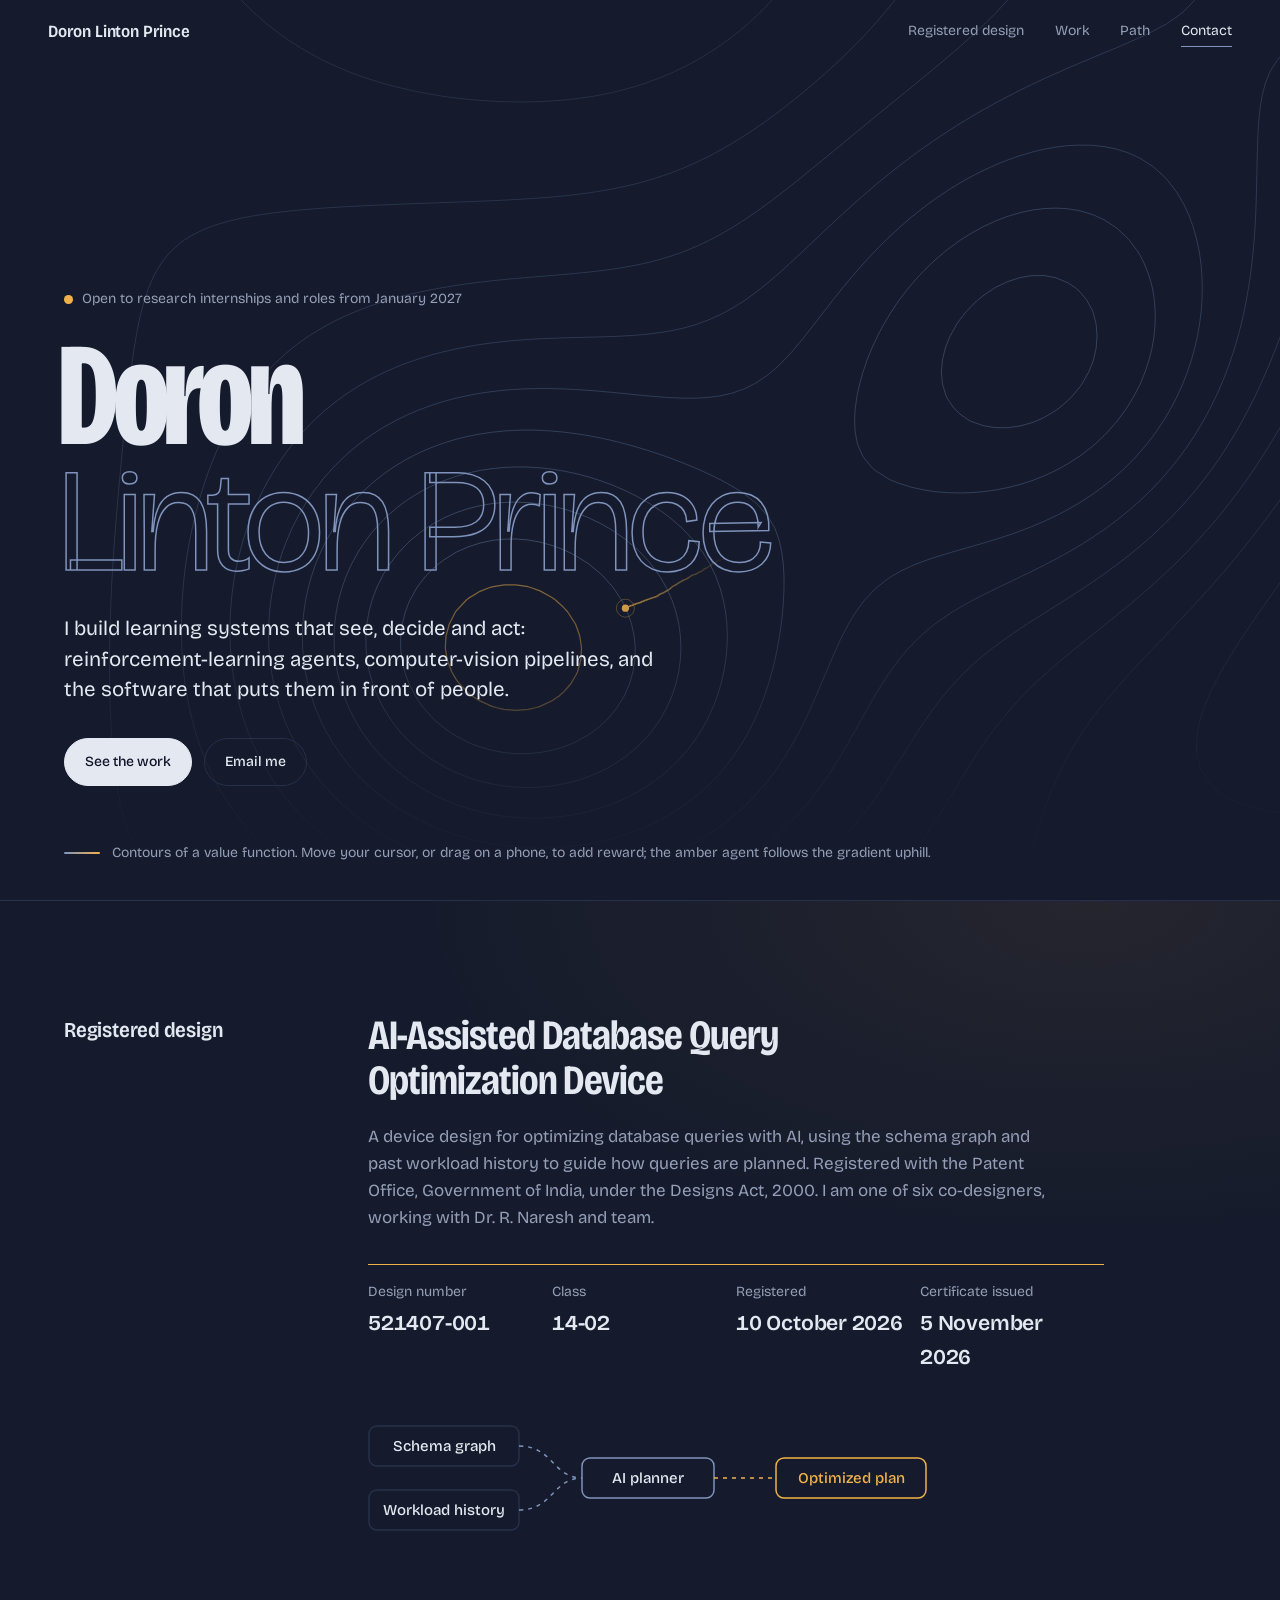
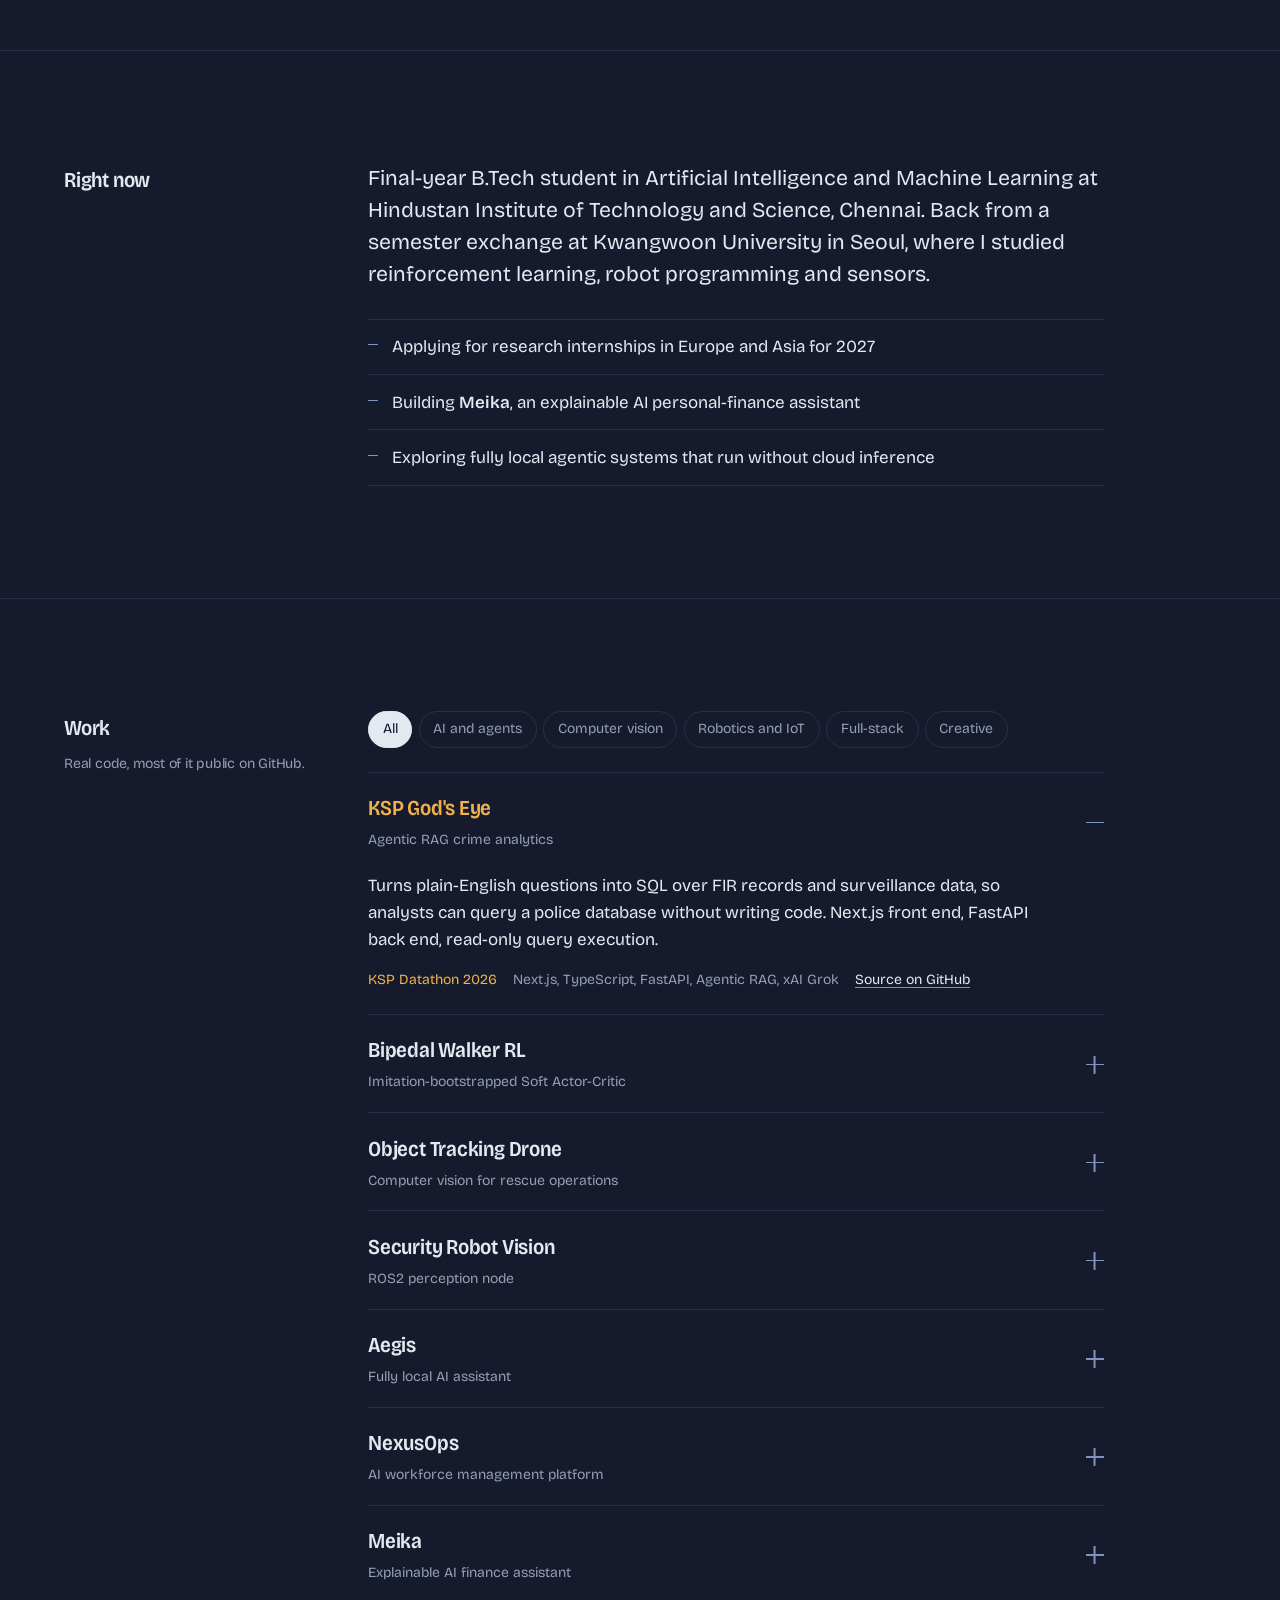
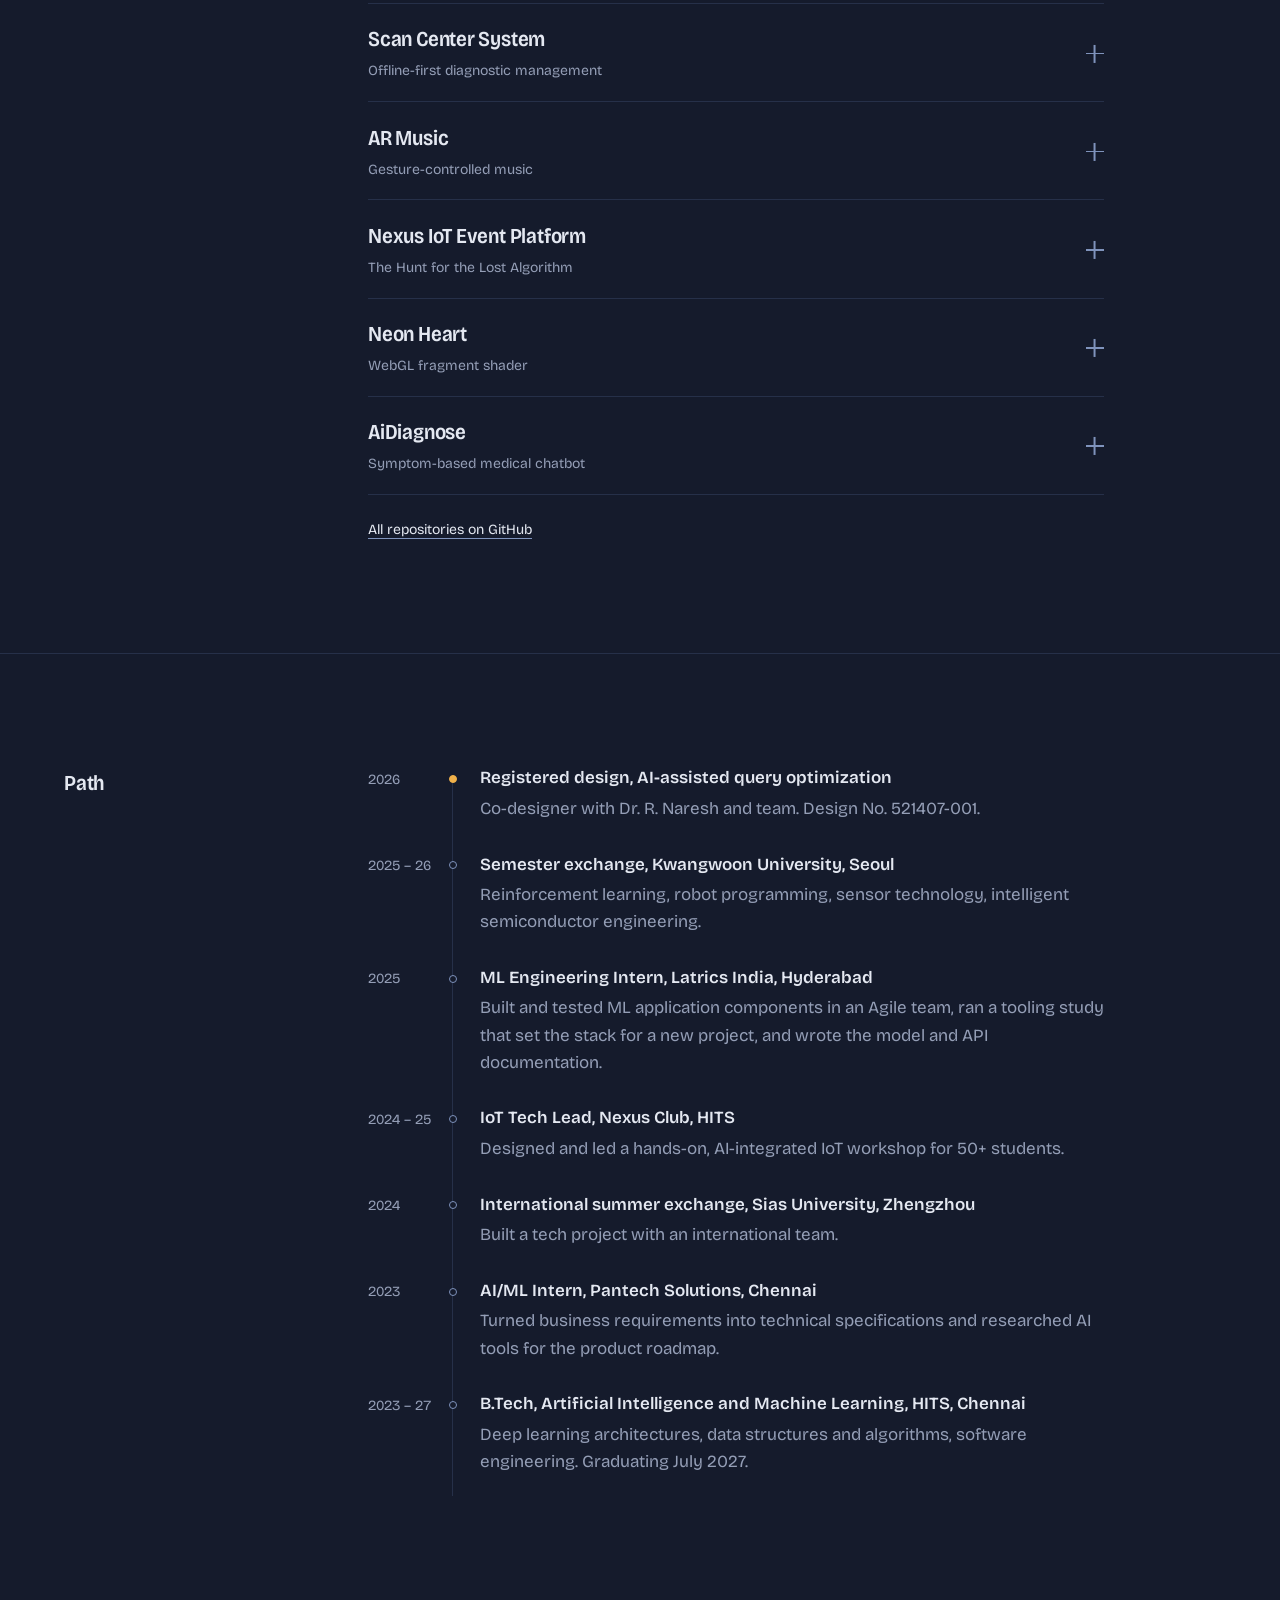
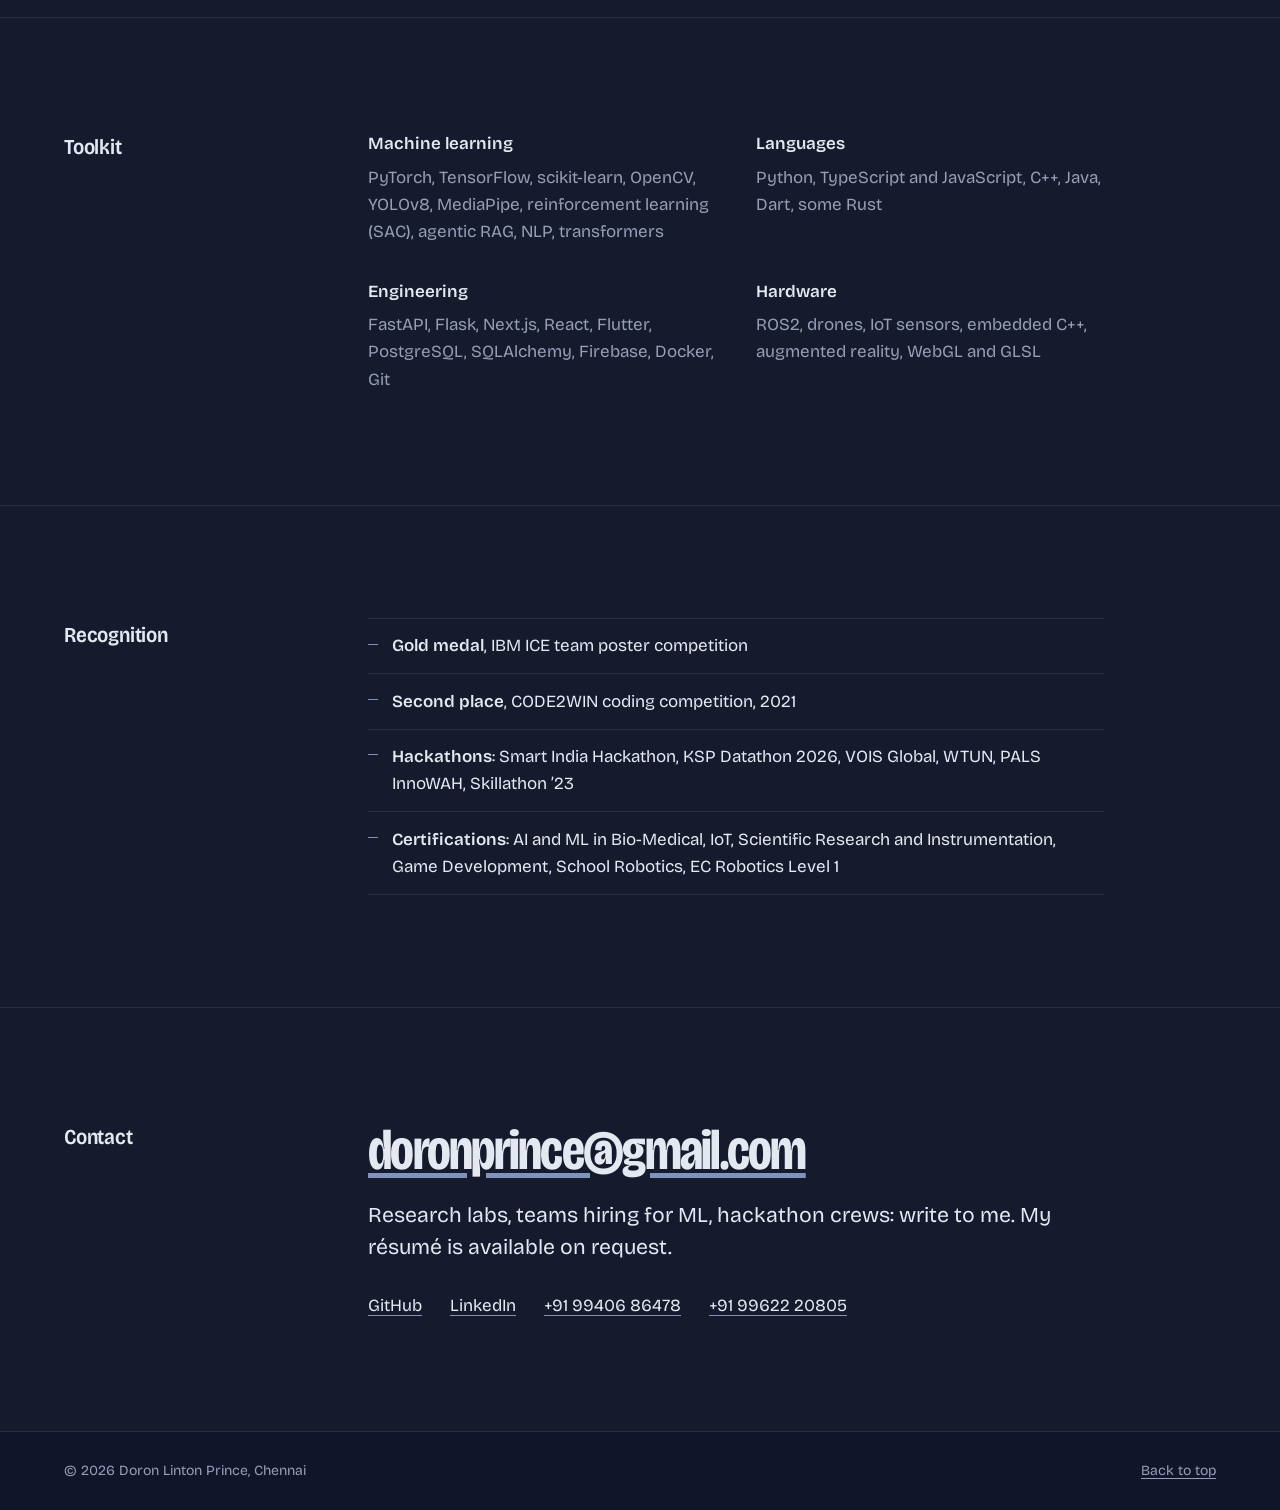
==== commit f2a5bd46: "Redesign: value-landscape hero, registered design section, quieter layout - Hero is a live contour m" ====
--- a/index.html
+++ b/index.html
@@ -3,673 +3,278 @@
 <head>
 <meta charset="UTF-8">
 <meta name="viewport" content="width=device-width, initial-scale=1.0">
-<title>Doron Linton Prince — AI &amp; Machine Learning Engineer</title>
-<meta name="description" content="Doron Linton Prince — AI/ML engineer building agentic systems, computer vision pipelines and full-stack products. B.Tech AI &amp; ML, Hindustan Institute of Technology and Science.">
+<title>Doron Linton Prince — AI &amp; Machine Learning</title>
+<meta name="description" content="Doron Linton Prince — AI/ML engineer working on reinforcement learning, computer vision and agentic systems. Co-designer of a registered AI-assisted database query optimization device (Design No. 521407-001).">
 <meta name="author" content="Doron Linton Prince">
-<meta name="theme-color" content="#05060b">
+<meta name="theme-color" content="#151b2c">
 
 <meta property="og:type" content="website">
 <meta property="og:url" content="https://doronlintonprince.me/">
-<meta property="og:title" content="Doron Linton Prince — AI &amp; Machine Learning Engineer">
-<meta property="og:description" content="Agentic AI, computer vision and full-stack systems. Two ML internships, exchange semesters in Seoul, and a portfolio of shipped projects.">
+<meta property="og:title" content="Doron Linton Prince — AI &amp; Machine Learning">
+<meta property="og:description" content="Reinforcement learning, computer vision and agentic systems. Registered design for an AI-assisted database query optimization device.">
 <meta name="twitter:card" content="summary_large_image">
 
 <link rel="preconnect" href="https://fonts.googleapis.com">
 <link rel="preconnect" href="https://fonts.gstatic.com" crossorigin>
-<link rel="stylesheet" href="https://fonts.googleapis.com/css2?family=Space+Grotesk:wght@300;400;500;600;700&family=JetBrains+Mono:wght@300;400;500&display=swap">
-<link rel="icon" href="data:image/svg+xml,<svg xmlns='http://www.w3.org/2000/svg' viewBox='0 0 100 100'><rect width='100' height='100' rx='22' fill='%2305060b'/><text y='72' x='50' text-anchor='middle' font-size='62' font-family='monospace' font-weight='bold' fill='%2300e5ff'>D</text></svg>">
+<link rel="stylesheet" href="https://fonts.googleapis.com/css2?family=Bricolage+Grotesque:opsz,wdth,wght@12..96,75..100,300..800&display=swap">
+<link rel="icon" href="data:image/svg+xml,<svg xmlns='http://www.w3.org/2000/svg' viewBox='0 0 100 100'><rect width='100' height='100' rx='26' fill='%23151b2c'/><path d='M18 70 Q38 30 50 52 T82 34' fill='none' stroke='%237f93bc' stroke-width='5'/><circle cx='82' cy='34' r='8' fill='%23f0b14a'/></svg>">
 <link rel="stylesheet" href="assets/styles.css">
-
-<!-- Scroll-reveal starts elements at opacity 0 and JS fades them in.
-     Without JS that would hide the entire page, so opt out up front. -->
-<noscript>
-  <style>
-    .reveal{ opacity:1 !important; transform:none !important; }
-    .preloader{ display:none !important; }
-    .hero__title .decrypt{ transform:none !important; animation:none !important; }
-    /* The project grid and its filters are both JS-driven — hide the dead
-       controls rather than leaving six chips that do nothing when clicked. */
-    #filters{ display:none !important; }
-    .noscript-note{ display:block !important; }
-  </style>
-</noscript>
 </head>
 <body>
 
-<!-- ═══════════ PRELOADER ═══════════ -->
-<div class="preloader" id="preloader">
-  <div class="preloader__inner">
-    <div class="preloader__mono">DLP</div>
-    <div class="preloader__bar"><span id="preBar"></span></div>
-    <div class="preloader__pct"><span id="prePct">0</span>%</div>
-  </div>
-</div>
-
-<!-- ═══════════ BACKGROUND LAYERS ═══════════ -->
-<canvas id="bgCanvas" aria-hidden="true"></canvas>
-<div class="grain" aria-hidden="true"></div>
-<div class="vignette" aria-hidden="true"></div>
-
-<!-- ═══════════ CURSOR ═══════════ -->
-<div class="cursor" id="cursorDot" aria-hidden="true"></div>
-<div class="cursor-ring" id="cursorRing" aria-hidden="true"></div>
-
-<!-- ═══════════ SCROLL PROGRESS ═══════════ -->
-<div class="scroll-progress"><span id="scrollBar"></span></div>
-
-<!-- ═══════════ NAV ═══════════ -->
+<a class="skip" href="#main">Skip to content</a>
+
 <header class="nav" id="nav">
-  <a href="#home" class="nav__brand" data-magnetic>
-    <span class="nav__mark">D</span>
-    <span class="nav__name">Doron<span class="accent">.</span></span>
-  </a>
-  <nav class="nav__links" id="navLinks">
-    <a href="#about"      data-nav>About</a>
-    <a href="#experience" data-nav>Experience</a>
-    <a href="#projects"   data-nav>Projects</a>
-    <a href="#skills"     data-nav>Skills</a>
-    <a href="#certificates" data-nav>Certificates</a>
-    <a href="#contact"    data-nav>Contact</a>
+  <a href="#top" class="nav__brand">Doron Linton Prince</a>
+  <nav class="nav__links" aria-label="Sections">
+    <a href="#design">Registered design</a>
+    <a href="#work">Work</a>
+    <a href="#path">Path</a>
+    <a href="#contact">Contact</a>
   </nav>
-  <a href="mailto:doronprince@gmail.com?subject=R%C3%A9sum%C3%A9%20request" class="btn btn--ghost nav__cta" data-magnetic>
-    Request résumé <span class="btn__arrow">→</span>
-  </a>
-  <button class="nav__burger" id="burger" aria-label="Toggle navigation" aria-expanded="false">
-    <span></span><span></span>
-  </button>
 </header>
 
-<main>
-
-<!-- ═══════════ HERO ═══════════ -->
-<section class="hero" id="home">
-  <div class="hero__glow" aria-hidden="true"></div>
-  <div class="wrap hero__wrap">
-
-    <p class="hero__eyebrow reveal">
-      <span class="dot"></span> Chennai, India &nbsp;·&nbsp; Open to internships
+<main id="main">
+
+<!-- ═══ HERO: live value landscape ═══ -->
+<section class="hero" id="top" aria-labelledby="hero-name">
+  <canvas class="hero__field" id="field" aria-hidden="true"></canvas>
+
+  <div class="hero__inner">
+    <p class="hero__status"><span class="pulse" aria-hidden="true"></span>Open to research internships and roles from January 2027</p>
+
+    <h1 class="hero__name" id="hero-name">
+      <span>Doron</span>
+      <span>Linton Prince</span>
+    </h1>
+
+    <p class="hero__lede">
+      I build learning systems that see, decide and act: reinforcement-learning agents,
+      computer-vision pipelines, and the software that puts them in front of people.
     </p>
 
-    <h1 class="hero__title">
-      <span class="line"><span class="decrypt" data-text="DORON">DORON</span></span>
-      <span class="line"><span class="decrypt outline" data-text="LINTON">LINTON</span></span>
-      <span class="line"><span class="decrypt" data-text="PRINCE">PRINCE</span></span>
-    </h1>
-
-    <div class="hero__role reveal">
-      <span class="hero__role-static">I build</span>
-      <span class="rotator" id="rotator" aria-live="polite">
-        <span>agentic AI systems</span>
-        <span>computer vision pipelines</span>
-        <span>full-stack products</span>
-        <span>things that ship</span>
-      </span>
-    </div>
-
-    <p class="hero__lede reveal">
-      Final-year B.Tech student in Artificial Intelligence &amp; Machine Learning with two ML
-      internships, a completed exchange semester at Kwangwoon University in Seoul, and a habit of
-      turning research ideas into working software.
-    </p>
-
-    <div class="hero__actions reveal">
-      <a href="#projects" class="btn btn--solid" data-magnetic>
-        View the work <span class="btn__arrow">→</span>
-      </a>
-      <a href="mailto:doronprince@gmail.com" class="btn btn--ghost" data-magnetic>
-        Get in touch
-      </a>
-    </div>
-
-    <div class="hero__stats reveal">
-      <div class="stat"><b data-count="2">0</b><span>ML internships</span></div>
-      <div class="stat"><b data-count="12">0</b><span>Shipped projects</span></div>
-      <div class="stat"><b data-count="50" data-suffix="+">0</b><span>Students trained</span></div>
-      <div class="stat"><b data-count="3">0</b><span>Countries studied in</span></div>
-    </div>
-
-  </div>
-
-  <div class="hero__scroll" aria-hidden="true">
-    <span>SCROLL</span><i></i>
-  </div>
-</section>
-
-<!-- ═══════════ ABOUT ═══════════ -->
-<section class="section" id="about">
+    <div class="hero__actions">
+      <a class="btn btn--solid" href="#work">See the work</a>
+      <a class="btn" href="mailto:doronprince@gmail.com">Email me</a>
+    </div>
+  </div>
+
+  <p class="hero__legend" aria-hidden="true">
+    <span class="legend__line"></span>Contours of a value function. Move your cursor, or drag on a phone, to add reward;
+    the amber agent follows the gradient uphill.
+  </p>
+</section>
+
+<!-- ═══ REGISTERED DESIGN ═══ -->
+<section class="band band--design" id="design" aria-labelledby="design-title">
+  <div class="wrap row">
+    <h2 class="row__head" id="design-title">Registered design</h2>
+
+    <div class="row__body">
+      <article class="ip">
+        <h3 class="ip__title">AI-Assisted Database Query Optimization Device</h3>
+        <p class="ip__text">
+          A device design for optimizing database queries with AI, using the schema graph and
+          past workload history to guide how queries are planned. Registered with the Patent Office,
+          Government of India, under the Designs Act, 2000. I am one of six co-designers, working
+          with Dr.&nbsp;R.&nbsp;Naresh and team.
+        </p>
+
+        <dl class="ip__facts">
+          <div><dt>Design number</dt><dd class="num">521407-001</dd></div>
+          <div><dt>Class</dt><dd class="num">14-02</dd></div>
+          <div><dt>Registered</dt><dd><time datetime="2026-10-10">10 October 2026</time></dd></div>
+          <div><dt>Certificate issued</dt><dd><time datetime="2026-11-05">5 November 2026</time></dd></div>
+        </dl>
+
+        <svg class="ip__diagram" viewBox="0 0 560 120" role="img" aria-label="Diagram: schema graph and workload history feed an AI planner that produces an optimized query plan">
+          <g class="dg-node"><rect x="1" y="8" width="150" height="40" rx="8"/><text x="76" y="33">Schema graph</text></g>
+          <g class="dg-node"><rect x="1" y="72" width="150" height="40" rx="8"/><text x="76" y="97">Workload history</text></g>
+          <g class="dg-node dg-node--core"><rect x="214" y="40" width="132" height="40" rx="8"/><text x="280" y="65">AI planner</text></g>
+          <g class="dg-node dg-node--out"><rect x="408" y="40" width="150" height="40" rx="8"/><text x="483" y="65">Optimized plan</text></g>
+          <path class="dg-edge" d="M151 28 C185 28 185 60 214 60"/>
+          <path class="dg-edge" d="M151 92 C185 92 185 60 214 60"/>
+          <path class="dg-edge dg-edge--hot" d="M346 60 L408 60"/>
+        </svg>
+      </article>
+    </div>
+  </div>
+</section>
+
+<!-- ═══ NOW ═══ -->
+<section class="band" id="now" aria-labelledby="now-title">
+  <div class="wrap row">
+    <h2 class="row__head" id="now-title">Right now</h2>
+    <div class="row__body">
+      <p class="lead">
+        Final-year B.Tech student in Artificial Intelligence and Machine Learning at Hindustan
+        Institute of Technology and Science, Chennai. Back from a semester exchange at Kwangwoon
+        University in Seoul, where I studied reinforcement learning, robot programming and sensors.
+      </p>
+      <ul class="now">
+        <li>Applying for research internships in Europe and Asia for 2027</li>
+        <li>Building <b>Meika</b>, an explainable AI personal-finance assistant</li>
+        <li>Exploring fully local agentic systems that run without cloud inference</li>
+      </ul>
+    </div>
+  </div>
+</section>
+
+<!-- ═══ WORK ═══ -->
+<section class="band" id="work" aria-labelledby="work-title">
+  <div class="wrap row">
+    <div class="row__head">
+      <h2 id="work-title">Work</h2>
+      <p class="row__note">Real code, most of it public on GitHub.</p>
+    </div>
+
+    <div class="row__body">
+      <div class="filters" id="filters" role="group" aria-label="Filter projects">
+        <button class="filter is-active" data-filter="all" aria-pressed="true">All</button>
+        <button class="filter" data-filter="ai" aria-pressed="false">AI and agents</button>
+        <button class="filter" data-filter="cv" aria-pressed="false">Computer vision</button>
+        <button class="filter" data-filter="robotics" aria-pressed="false">Robotics and IoT</button>
+        <button class="filter" data-filter="fullstack" aria-pressed="false">Full-stack</button>
+        <button class="filter" data-filter="creative" aria-pressed="false">Creative</button>
+      </div>
+
+      <ol class="projects" id="projects">
+        <!-- rendered by main.js; the noscript list below covers no-JS visitors -->
+      </ol>
+      <noscript>
+        <p class="muted">The project list needs JavaScript. Browse the repositories at
+        <a href="https://github.com/doronprince?tab=repositories">github.com/doronprince</a>.</p>
+      </noscript>
+
+      <p class="more"><a href="https://github.com/doronprince?tab=repositories" target="_blank" rel="noopener">All repositories on GitHub</a></p>
+    </div>
+  </div>
+</section>
+
+<!-- ═══ PATH (dated, so a real sequence) ═══ -->
+<section class="band" id="path" aria-labelledby="path-title">
+  <div class="wrap row">
+    <h2 class="row__head" id="path-title">Path</h2>
+    <div class="row__body">
+      <ol class="path">
+        <li>
+          <time>2026</time>
+          <div>
+            <h3>Registered design, AI-assisted query optimization</h3>
+            <p>Co-designer with Dr. R. Naresh and team. Design No. 521407-001.</p>
+          </div>
+        </li>
+        <li>
+          <time>2025 – 26</time>
+          <div>
+            <h3>Semester exchange, Kwangwoon University, Seoul</h3>
+            <p>Reinforcement learning, robot programming, sensor technology, intelligent semiconductor engineering.</p>
+          </div>
+        </li>
+        <li>
+          <time>2025</time>
+          <div>
+            <h3>ML Engineering Intern, Latrics India, Hyderabad</h3>
+            <p>Built and tested ML application components in an Agile team, ran a tooling study that set the stack for a new project, and wrote the model and API documentation.</p>
+          </div>
+        </li>
+        <li>
+          <time>2024 – 25</time>
+          <div>
+            <h3>IoT Tech Lead, Nexus Club, HITS</h3>
+            <p>Designed and led a hands-on, AI-integrated IoT workshop for 50+ students.</p>
+          </div>
+        </li>
+        <li>
+          <time>2024</time>
+          <div>
+            <h3>International summer exchange, Sias University, Zhengzhou</h3>
+            <p>Built a tech project with an international team.</p>
+          </div>
+        </li>
+        <li>
+          <time>2023</time>
+          <div>
+            <h3>AI/ML Intern, Pantech Solutions, Chennai</h3>
+            <p>Turned business requirements into technical specifications and researched AI tools for the product roadmap.</p>
+          </div>
+        </li>
+        <li>
+          <time>2023 – 27</time>
+          <div>
+            <h3>B.Tech, Artificial Intelligence and Machine Learning, HITS, Chennai</h3>
+            <p>Deep learning architectures, data structures and algorithms, software engineering. Graduating July 2027.</p>
+          </div>
+        </li>
+      </ol>
+    </div>
+  </div>
+</section>
+
+<!-- ═══ TOOLKIT ═══ -->
+<section class="band" id="toolkit" aria-labelledby="toolkit-title">
+  <div class="wrap row">
+    <h2 class="row__head" id="toolkit-title">Toolkit</h2>
+    <div class="row__body toolkit">
+      <div>
+        <h3>Machine learning</h3>
+        <p>PyTorch, TensorFlow, scikit-learn, OpenCV, YOLOv8, MediaPipe, reinforcement learning (SAC), agentic RAG, NLP, transformers</p>
+      </div>
+      <div>
+        <h3>Languages</h3>
+        <p>Python, TypeScript and JavaScript, C++, Java, Dart, some Rust</p>
+      </div>
+      <div>
+        <h3>Engineering</h3>
+        <p>FastAPI, Flask, Next.js, React, Flutter, PostgreSQL, SQLAlchemy, Firebase, Docker, Git</p>
+      </div>
+      <div>
+        <h3>Hardware</h3>
+        <p>ROS2, drones, IoT sensors, embedded C++, augmented reality, WebGL and GLSL</p>
+      </div>
+    </div>
+  </div>
+</section>
+
+<!-- ═══ RECOGNITION ═══ -->
+<section class="band" id="recognition" aria-labelledby="rec-title">
+  <div class="wrap row">
+    <h2 class="row__head" id="rec-title">Recognition</h2>
+    <div class="row__body">
+      <ul class="plain">
+        <li><b>Gold medal</b>, IBM ICE team poster competition</li>
+        <li><b>Second place</b>, CODE2WIN coding competition, 2021</li>
+        <li><b>Hackathons</b>: Smart India Hackathon, KSP Datathon 2026, VOIS Global, WTUN, PALS InnoWAH, Skillathon ’23</li>
+        <li><b>Certifications</b>: AI and ML in Bio-Medical, IoT, Scientific Research and Instrumentation, Game Development, School Robotics, EC Robotics Level 1</li>
+      </ul>
+    </div>
+  </div>
+</section>
+
+<!-- ═══ CONTACT ═══ -->
+<section class="band band--contact" id="contact" aria-labelledby="contact-title">
+  <div class="wrap row">
+    <h2 class="row__head" id="contact-title">Contact</h2>
+    <div class="row__body">
+      <p class="contact__big"><a href="mailto:doronprince@gmail.com">doronprince@gmail.com</a></p>
+      <p class="lead">Research labs, teams hiring for ML, hackathon crews: write to me.
+        My résumé is available on request.</p>
+      <ul class="links">
+        <li><a href="https://github.com/doronprince" target="_blank" rel="noopener">GitHub</a></li>
+        <li><a href="https://www.linkedin.com/in/doron-linton-prince-3757b4299/" target="_blank" rel="noopener">LinkedIn</a></li>
+        <li><a href="tel:+919940686478">+91 99406 86478</a></li>
+        <li><a href="tel:+919962220805">+91 99622 20805</a></li>
+      </ul>
+    </div>
+  </div>
+</section>
+
+</main>
+
+<footer class="footer">
   <div class="wrap">
-    <div class="sec-head reveal">
-      <span class="sec-num">01</span>
-      <h2 class="sec-title">About</h2>
-      <div class="sec-rule"></div>
-    </div>
-
-    <div class="about">
-      <div class="about__text">
-        <p class="reveal lead">
-          I work at the seam between machine learning research and software that people
-          actually use.
-        </p>
-        <p class="reveal">
-          Most of what I build starts as a question — can a language model reason over a police
-          records database? can a drone track a person through a disaster site? can a finance app
-          explain <em>why</em> it flagged your spending? — and ends as a deployed system with a
-          backend, a UI, and a real user on the other side.
-        </p>
-        <p class="reveal">
-          My core is Python and the modern ML stack: PyTorch, TensorFlow, OpenCV, and increasingly
-          agentic architectures built on retrieval and tool use. Around that I write the rest of the
-          product — FastAPI services, Next.js and Flutter frontends, and the IoT and robotics glue
-          that connects software to hardware.
-        </p>
-        <p class="reveal">
-          Two internships at <strong>Latrics India</strong> and <strong>Pantech Solutions</strong>
-          taught me the unglamorous half: sprint planning, code review, documentation that survives
-          handover. Exchange programmes in <strong>South Korea</strong> and <strong>China</strong>
-          taught me the other half — how to build with people who don't share your first language.
-        </p>
-
-        <div class="about__now reveal">
-          <h3>Currently</h3>
-          <ul class="ticks">
-            <li>Back in <strong>Chennai</strong> after a semester exchange at Kwangwoon University, Seoul</li>
-            <li>Building <strong>Meika</strong>, an explainable AI personal-finance assistant</li>
-            <li>Exploring fully-local agentic systems that run without cloud inference</li>
-            <li><strong>Open to internships</strong> and research collaborations</li>
-          </ul>
-        </div>
-      </div>
-
-      <aside class="about__card reveal">
-        <div class="idcard">
-          <div class="idcard__orbit" aria-hidden="true">
-            <i></i><i></i><i></i>
-            <div class="idcard__mono">DLP</div>
-          </div>
-          <div class="idcard__meta">
-            <div class="row"><span>ROLE</span><b>AI / ML Engineer</b></div>
-            <div class="row"><span>DEGREE</span><b>B.Tech AI &amp; ML · 2027</b></div>
-            <div class="row"><span>SCHOOL</span><b>Hindustan Inst. of Tech &amp; Science</b></div>
-            <div class="row"><span>BASE</span><b>Chennai, India</b></div>
-            <div class="row"><span>STATUS</span><b class="live"><i></i>Open to internships</b></div>
-          </div>
-        </div>
-      </aside>
-    </div>
-  </div>
-</section>
-
-<!-- ═══════════ EXPERIENCE + EDUCATION ═══════════ -->
-<section class="section" id="experience">
-  <div class="wrap">
-    <div class="sec-head reveal">
-      <span class="sec-num">02</span>
-      <h2 class="sec-title">Experience</h2>
-      <div class="sec-rule"></div>
-    </div>
-
-    <div class="cols">
-
-      <div class="col">
-        <h3 class="col__label reveal">Professional</h3>
-        <ol class="timeline">
-
-          <li class="tl reveal">
-            <div class="tl__dot"></div>
-            <div class="tl__when">May 2025 — Jun 2025</div>
-            <h4 class="tl__role">ML Engineering Intern</h4>
-            <div class="tl__org">Latrics India Private Limited <span>· Hyderabad</span></div>
-            <ul class="tl__points">
-              <li>Built and tested components for ML-based applications across design, coding, performance testing and debugging cycles.</li>
-              <li>Worked inside an Agile team — daily stand-ups and sprint planning on AI and data-science initiatives.</li>
-              <li>Ran a comparative study of emerging ML tooling that informed the technology stack chosen for a new project.</li>
-              <li>Authored the technical documentation for models and APIs, cutting onboarding time for new team members.</li>
-            </ul>
-            <div class="tags"><span>Python</span><span>TensorFlow</span><span>Agile</span><span>API docs</span></div>
-          </li>
-
-          <li class="tl reveal">
-            <div class="tl__dot"></div>
-            <div class="tl__when">Apr 2023 — May 2023</div>
-            <h4 class="tl__role">AI / ML Intern</h4>
-            <div class="tl__org">Pantech Solutions <span>· Chennai</span></div>
-            <ul class="tl__points">
-              <li>Translated business requirements into technical specifications for new software features alongside senior engineers.</li>
-              <li>Researched emerging AI technologies and presented findings that fed directly into the development roadmap.</li>
-              <li>Analysed large unstructured datasets and reported the insights back to the product team.</li>
-            </ul>
-            <div class="tags"><span>Python</span><span>Data analysis</span><span>Research</span></div>
-          </li>
-
-          <li class="tl reveal">
-            <div class="tl__dot"></div>
-            <div class="tl__when">2024 — 2025</div>
-            <h4 class="tl__role">IoT Tech Lead</h4>
-            <div class="tl__org">Nexus Club, HITS <span>· Chennai</span></div>
-            <ul class="tl__points">
-              <li>Designed and led a hands-on, AI-integrated IoT workshop that trained <strong>50+ university students</strong>.</li>
-              <li>Mentored junior club members and drove the club's IoT project track.</li>
-            </ul>
-            <div class="tags"><span>IoT</span><span>Teaching</span><span>Leadership</span></div>
-          </li>
-
-        </ol>
-      </div>
-
-      <div class="col">
-        <h3 class="col__label reveal">Education</h3>
-        <ol class="timeline">
-
-          <li class="tl reveal">
-            <div class="tl__dot"></div>
-            <div class="tl__when">Fall 2025 — Spring 2026</div>
-            <h4 class="tl__role">Semester Exchange</h4>
-            <div class="tl__org">Kwangwoon University <span>· Seoul, South Korea</span></div>
-            <ul class="tl__points">
-              <li>Advanced coursework in Artificial Intelligence, Robotics and Reinforcement Learning.</li>
-            </ul>
-            <div class="tags"><span>Robotics</span><span>RL</span><span>AI</span></div>
-          </li>
-
-          <li class="tl reveal">
-            <div class="tl__dot"></div>
-            <div class="tl__when">Expected 2027</div>
-            <h4 class="tl__role">B.Tech, Artificial Intelligence &amp; Machine Learning</h4>
-            <div class="tl__org">Hindustan Institute of Technology and Science <span>· Chennai</span></div>
-            <ul class="tl__points">
-              <li>Coursework: Deep Learning Architectures (CNNs, RNNs, Transformers), Data Structures &amp; Algorithms, Software Engineering Principles.</li>
-            </ul>
-            <div class="tags"><span>Deep learning</span><span>DSA</span><span>SDLC</span></div>
-          </li>
-
-          <li class="tl reveal">
-            <div class="tl__dot"></div>
-            <div class="tl__when">Summer 2024</div>
-            <h4 class="tl__role">International Summer Exchange</h4>
-            <div class="tl__org">Sias University <span>· Zhengzhou, China</span></div>
-            <ul class="tl__points">
-              <li>Selected for a competitive immersive technical and cultural exchange, collaborating with international students on a tech project.</li>
-            </ul>
-            <div class="tags"><span>Exchange</span><span>Collaboration</span></div>
-          </li>
-
-        </ol>
-      </div>
-
-    </div>
-  </div>
-</section>
-
-<!-- ═══════════ PROJECTS ═══════════ -->
-<section class="section" id="projects">
-  <div class="wrap">
-    <div class="sec-head reveal">
-      <span class="sec-num">03</span>
-      <h2 class="sec-title">Selected work</h2>
-      <div class="sec-rule"></div>
-    </div>
-
-    <p class="sec-lede reveal">
-      Twelve projects across agentic AI, computer vision, robotics and full-stack.
-      Everything below is real code — most of it public on GitHub.
-    </p>
-
-    <div class="filters reveal" id="filters">
-      <button class="chip is-active" data-filter="all">All</button>
-      <button class="chip" data-filter="ai">AI &amp; Agents</button>
-      <button class="chip" data-filter="cv">Computer Vision</button>
-      <button class="chip" data-filter="robotics">Robotics &amp; IoT</button>
-      <button class="chip" data-filter="fullstack">Full-Stack</button>
-      <button class="chip" data-filter="creative">Creative</button>
-    </div>
-
-    <p class="noscript-note">
-      The project gallery is rendered with JavaScript. With it disabled, browse the
-      repositories directly at
-      <a href="https://github.com/doronprince?tab=repositories" target="_blank" rel="noopener">github.com/doronprince</a>.
-    </p>
-
-    <div class="grid" id="projectGrid"><!-- injected by main.js --></div>
-
-    <div class="grid-more reveal">
-      <a class="btn btn--ghost" href="https://github.com/doronprince?tab=repositories" target="_blank" rel="noopener" data-magnetic>
-        All repositories on GitHub <span class="btn__arrow">→</span>
-      </a>
-    </div>
-  </div>
-</section>
-
-<!-- ═══════════ SKILLS ═══════════ -->
-<section class="section" id="skills">
-  <div class="wrap">
-    <div class="sec-head reveal">
-      <span class="sec-num">04</span>
-      <h2 class="sec-title">Toolkit</h2>
-      <div class="sec-rule"></div>
-    </div>
-
-    <div class="skills">
-
-      <div class="skillset reveal">
-        <h3>Languages</h3>
-        <div class="meters">
-          <div class="meter" data-level="95"><span class="meter__name">Python</span><span class="meter__note">Expert</span><i></i></div>
-          <div class="meter" data-level="82"><span class="meter__name">JavaScript / TypeScript</span><span class="meter__note">Strong</span><i></i></div>
-          <div class="meter" data-level="74"><span class="meter__name">C++</span><span class="meter__note">Proficient</span><i></i></div>
-          <div class="meter" data-level="72"><span class="meter__name">Java</span><span class="meter__note">Proficient</span><i></i></div>
-          <div class="meter" data-level="66"><span class="meter__name">Dart</span><span class="meter__note">Working</span><i></i></div>
-          <div class="meter" data-level="58"><span class="meter__name">Rust</span><span class="meter__note">Learning</span><i></i></div>
-        </div>
-      </div>
-
-      <div class="skillset reveal">
-        <h3>Machine learning</h3>
-        <div class="pills">
-          <span>PyTorch</span><span>TensorFlow</span><span>Scikit-learn</span><span>OpenCV</span>
-          <span>YOLOv8</span><span>MediaPipe</span><span>Pandas</span><span>NumPy</span>
-          <span>NLP</span><span>Agentic RAG</span><span>Reinforcement learning</span><span>SAC</span>
-          <span>CNNs</span><span>Transformers</span>
-        </div>
-      </div>
-
-      <div class="skillset reveal">
-        <h3>Engineering</h3>
-        <div class="pills">
-          <span>FastAPI</span><span>Flask</span><span>Next.js</span><span>React</span>
-          <span>Flutter</span><span>Tailwind CSS</span><span>SQLAlchemy</span><span>PostgreSQL</span>
-          <span>Firebase</span><span>Git</span><span>Docker</span><span>REST APIs</span>
-          <span>Agile / SDLC</span><span>Testing</span>
-        </div>
-      </div>
-
-      <div class="skillset reveal">
-        <h3>Systems &amp; hardware</h3>
-        <div class="pills">
-          <span>ROS2</span><span>IoT sensor integration</span><span>Embedded C++</span>
-          <span>Drone flight control</span><span>Augmented reality</span><span>WebGL / GLSL</span>
-        </div>
-      </div>
-
-    </div>
-  </div>
-</section>
-
-<!-- ═══════════ RECOGNITION ═══════════ -->
-<section class="section" id="beyond">
-  <div class="wrap">
-    <div class="sec-head reveal">
-      <span class="sec-num">05</span>
-      <h2 class="sec-title">Recognition</h2>
-      <div class="sec-rule"></div>
-    </div>
-
-    <div class="awards">
-      <article class="award reveal">
-        <div class="award__icon">🇮🇳</div>
-        <h3>Embassy of India, Seoul</h3>
-        <p>Certificate of Appreciation from the Ambassador for contributing to the India Day 2026 celebration.</p>
-      </article>
-      <article class="award reveal">
-        <div class="award__icon">🥇</div>
-        <h3>Gold Medallist</h3>
-        <p>IBM ICE Team Poster Making Competition — team of five, presenting an innovative tech solution.</p>
-      </article>
-      <article class="award reveal">
-        <div class="award__icon">🥈</div>
-        <h3>Second Place</h3>
-        <p>CODE2WIN national coding competition, school level, 2021.</p>
-      </article>
-      <article class="award reveal">
-        <div class="award__icon">⚡</div>
-        <h3>Hackathons</h3>
-        <p>Adobe University Hackathon 2026 · KSP Datathon 2026 · Smart India Hackathon · VOIS Global · WTUN · PALS InnoWAH · Skillathon '23.</p>
-      </article>
-      <article class="award reveal">
-        <div class="award__icon">🎓</div>
-        <h3>Certifications</h3>
-        <p>AI &amp; ML in Bio-Medical (IIT Madras) · Emotional Intelligence Practitioner · Adobe Illustrator · Scientific Research &amp; Instrumentation · Complete School Robotics · EC Robotics Level-1 (A+). <a href="#certificates" class="accent">See all 27 →</a></p>
-      </article>
-    </div>
-  </div>
-</section>
-
-<!-- ═══════════ CERTIFICATES ═══════════ -->
-<section class="section" id="certificates">
-  <div class="wrap">
-    <div class="sec-head reveal">
-      <span class="sec-num">06</span>
-      <h2 class="sec-title">Certificates</h2>
-      <div class="sec-rule"></div>
-    </div>
-    <p class="sec-lede reveal">27 certificates, newest first. Select one to view it full size.</p>
-
-    <div class="certs">
-      <figure class="cert reveal">
-        <button class="cert__open" type="button" data-cert="assets/certificates/udemy-mba-in-a-box.jpg" aria-label="View certificate: MBA in a Box: Business Lessons from a CEO">
-          <img src="assets/certificates/udemy-mba-in-a-box.jpg" alt="MBA in a Box: Business Lessons from a CEO certificate" width="1200" height="893" loading="lazy" decoding="async">
-        </button>
-        <figcaption><strong>MBA in a Box: Business Lessons from a CEO</strong><span>Udemy · 11.5 hours · Oct 2026</span></figcaption>
-      </figure>
-      <figure class="cert reveal">
-        <button class="cert__open" type="button" data-cert="assets/certificates/udemy-business-ideas.jpg" aria-label="View certificate: Killer Business Ideas Workshop">
-          <img src="assets/certificates/udemy-business-ideas.jpg" alt="Killer Business Ideas Workshop certificate" width="1200" height="893" loading="lazy" decoding="async">
-        </button>
-        <figcaption><strong>Killer Business Ideas Workshop</strong><span>Udemy · 7 hours · Oct 2026</span></figcaption>
-      </figure>
-      <figure class="cert reveal">
-        <button class="cert__open" type="button" data-cert="assets/certificates/embassy-india-day.jpg" aria-label="View certificate: Certificate of Appreciation · India Day">
-          <img src="assets/certificates/embassy-india-day.jpg" alt="Certificate of Appreciation · India Day certificate" width="900" height="1184" loading="lazy" decoding="async">
-        </button>
-        <figcaption><strong>Certificate of Appreciation · India Day</strong><span>Embassy of India, Seoul · 2026</span></figcaption>
-      </figure>
-      <figure class="cert reveal">
-        <button class="cert__open" type="button" data-cert="assets/certificates/adobe-hackathon.jpg" aria-label="View certificate: Adobe University Hackathon">
-          <img src="assets/certificates/adobe-hackathon.jpg" alt="Adobe University Hackathon certificate" width="1200" height="848" loading="lazy" decoding="async">
-        </button>
-        <figcaption><strong>Adobe University Hackathon</strong><span>Adobe via Unstop · Aug 2026</span></figcaption>
-      </figure>
-      <figure class="cert reveal">
-        <button class="cert__open" type="button" data-cert="assets/certificates/udemy-eq.jpg" aria-label="View certificate: Emotional Intelligence Practitioner">
-          <img src="assets/certificates/udemy-eq.jpg" alt="Emotional Intelligence Practitioner certificate" width="1200" height="893" loading="lazy" decoding="async">
-        </button>
-        <figcaption><strong>Emotional Intelligence Practitioner</strong><span>Udemy · accredited · Jul 2026</span></figcaption>
-      </figure>
-      <figure class="cert reveal">
-        <button class="cert__open" type="button" data-cert="assets/certificates/udemy-illustrator.jpg" aria-label="View certificate: Adobe Illustrator Mega Course">
-          <img src="assets/certificates/udemy-illustrator.jpg" alt="Adobe Illustrator Mega Course certificate" width="1200" height="893" loading="lazy" decoding="async">
-        </button>
-        <figcaption><strong>Adobe Illustrator Mega Course</strong><span>Udemy · 18.5 hours · Feb 2025</span></figcaption>
-      </figure>
-      <figure class="cert reveal">
-        <button class="cert__open" type="button" data-cert="assets/certificates/udemy-ielts.jpg" aria-label="View certificate: Complete IELTS Guide · Band 7+">
-          <img src="assets/certificates/udemy-ielts.jpg" alt="Complete IELTS Guide · Band 7+ certificate" width="1200" height="893" loading="lazy" decoding="async">
-        </button>
-        <figcaption><strong>Complete IELTS Guide · Band 7+</strong><span>Udemy · 58.5 hours · Feb 2025</span></figcaption>
-      </figure>
-      <figure class="cert reveal">
-        <button class="cert__open" type="button" data-cert="assets/certificates/udemy-illustrator-logos.jpg" aria-label="View certificate: Master Adobe Illustrator: Logos &amp; Graphics">
-          <img src="assets/certificates/udemy-illustrator-logos.jpg" alt="Master Adobe Illustrator: Logos &amp; Graphics certificate" width="1200" height="893" loading="lazy" decoding="async">
-        </button>
-        <figcaption><strong>Master Adobe Illustrator: Logos &amp; Graphics</strong><span>Udemy · 1 hour · Feb 2025</span></figcaption>
-      </figure>
-      <figure class="cert reveal">
-        <button class="cert__open" type="button" data-cert="assets/certificates/sias-youth-camp.jpg" aria-label="View certificate: 2024 Global Youth Camp">
-          <img src="assets/certificates/sias-youth-camp.jpg" alt="2024 Global Youth Camp certificate" width="1200" height="809" loading="lazy" decoding="async">
-        </button>
-        <figcaption><strong>2024 Global Youth Camp</strong><span>SIAS University, China · 2024</span></figcaption>
-      </figure>
-      <figure class="cert reveal">
-        <button class="cert__open" type="button" data-cert="assets/certificates/iitm-ai-biomedical.jpg" aria-label="View certificate: AI with ML in Bio-Medical">
-          <img src="assets/certificates/iitm-ai-biomedical.jpg" alt="AI with ML in Bio-Medical certificate" width="1200" height="760" loading="lazy" decoding="async">
-        </button>
-        <figcaption><strong>AI with ML in Bio-Medical</strong><span>Techobytes × CHES IIT Madras · Jan 2024</span></figcaption>
-      </figure>
-      <figure class="cert reveal">
-        <button class="cert__open" type="button" data-cert="assets/certificates/research-instrumentation.jpg" aria-label="View certificate: Scientific Research &amp; Instrumentation">
-          <img src="assets/certificates/research-instrumentation.jpg" alt="Scientific Research &amp; Instrumentation certificate" width="1200" height="829" loading="lazy" decoding="async">
-        </button>
-        <figcaption><strong>Scientific Research &amp; Instrumentation</strong><span>HITS winter course · Dec 2023</span></figcaption>
-      </figure>
-      <figure class="cert reveal">
-        <button class="cert__open" type="button" data-cert="assets/certificates/skillathon-game-design.jpg" aria-label="View certificate: Skill-A-Thon 23 · Game Designing">
-          <img src="assets/certificates/skillathon-game-design.jpg" alt="Skill-A-Thon 23 · Game Designing certificate" width="1200" height="768" loading="lazy" decoding="async">
-        </button>
-        <figcaption><strong>Skill-A-Thon 23 · Game Designing</strong><span>HITS CSE · Sep 2023</span></figcaption>
-      </figure>
-      <figure class="cert reveal">
-        <button class="cert__open" type="button" data-cert="assets/certificates/udemy-digital-art.jpg" aria-label="View certificate: Beginner&#x27;s Guide to Digital Art">
-          <img src="assets/certificates/udemy-digital-art.jpg" alt="Beginner&#x27;s Guide to Digital Art certificate" width="1200" height="893" loading="lazy" decoding="async">
-        </button>
-        <figcaption><strong>Beginner&#x27;s Guide to Digital Art</strong><span>Udemy · 24.5 hours · Jul 2023</span></figcaption>
-      </figure>
-      <figure class="cert reveal">
-        <button class="cert__open" type="button" data-cert="assets/certificates/pantech-internship.jpg" aria-label="View certificate: Internship on AI · 30 days">
-          <img src="assets/certificates/pantech-internship.jpg" alt="Internship on AI · 30 days certificate" width="1200" height="900" loading="lazy" decoding="async">
-        </button>
-        <figcaption><strong>Internship on AI · 30 days</strong><span>Pantech Solutions · May 2023</span></figcaption>
-      </figure>
-      <figure class="cert reveal">
-        <button class="cert__open" type="button" data-cert="assets/certificates/code2win-rank2.jpg" aria-label="View certificate: CODE2WIN · Rank 2">
-          <img src="assets/certificates/code2win-rank2.jpg" alt="CODE2WIN · Rank 2 certificate" width="1200" height="857" loading="lazy" decoding="async">
-        </button>
-        <figcaption><strong>CODE2WIN · Rank 2</strong><span>National coding competition · Dec 2021</span></figcaption>
-      </figure>
-      <figure class="cert reveal">
-        <button class="cert__open" type="button" data-cert="assets/certificates/nittsd-school-robotics.jpg" aria-label="View certificate: Complete School Robotics">
-          <img src="assets/certificates/nittsd-school-robotics.jpg" alt="Complete School Robotics certificate" width="1200" height="761" loading="lazy" decoding="async">
-        </button>
-        <figcaption><strong>Complete School Robotics</strong><span>NITTSD · Jul 2021</span></figcaption>
-      </figure>
-      <figure class="cert reveal">
-        <button class="cert__open" type="button" data-cert="assets/certificates/keep-moving-movement.jpg" aria-label="View certificate: Keep Moving Movement">
-          <img src="assets/certificates/keep-moving-movement.jpg" alt="Keep Moving Movement certificate" width="1200" height="872" loading="lazy" decoding="async">
-        </button>
-        <figcaption><strong>Keep Moving Movement</strong><span>Life School · 2020</span></figcaption>
-      </figure>
-      <figure class="cert reveal">
-        <button class="cert__open" type="button" data-cert="assets/certificates/maths-programmer-l2.jpg" aria-label="View certificate: School Maths Programmer · Level 2">
-          <img src="assets/certificates/maths-programmer-l2.jpg" alt="School Maths Programmer · Level 2 certificate" width="864" height="1200" loading="lazy" decoding="async">
-        </button>
-        <figcaption><strong>School Maths Programmer · Level 2</strong><span>NITTSD × IITians Embedded · 2020</span></figcaption>
-      </figure>
-      <figure class="cert reveal">
-        <button class="cert__open" type="button" data-cert="assets/certificates/einstein-scholarship.jpg" aria-label="View certificate: Albert Einstein Scholarship Test">
-          <img src="assets/certificates/einstein-scholarship.jpg" alt="Albert Einstein Scholarship Test certificate" width="843" height="1200" loading="lazy" decoding="async">
-        </button>
-        <figcaption><strong>Albert Einstein Scholarship Test</strong><span>AICTSD · 2020</span></figcaption>
-      </figure>
-      <figure class="cert reveal">
-        <button class="cert__open" type="button" data-cert="assets/certificates/aictsd-membership.jpg" aria-label="View certificate: Member Registration">
-          <img src="assets/certificates/aictsd-membership.jpg" alt="Member Registration certificate" width="778" height="1200" loading="lazy" decoding="async">
-        </button>
-        <figcaption><strong>Member Registration</strong><span>AICTSD · 2020</span></figcaption>
-      </figure>
-      <figure class="cert reveal">
-        <button class="cert__open" type="button" data-cert="assets/certificates/times-nie-super-league.jpg" aria-label="View certificate: School Super League">
-          <img src="assets/certificates/times-nie-super-league.jpg" alt="School Super League certificate" width="1200" height="846" loading="lazy" decoding="async">
-        </button>
-        <figcaption><strong>School Super League</strong><span>Times NIE · 2019–20</span></figcaption>
-      </figure>
-      <figure class="cert reveal">
-        <button class="cert__open" type="button" data-cert="assets/certificates/sports-merit-football.jpg" aria-label="View certificate: Certificate of Merit · Football">
-          <img src="assets/certificates/sports-merit-football.jpg" alt="Certificate of Merit · Football certificate" width="1200" height="843" loading="lazy" decoding="async">
-        </button>
-        <figcaption><strong>Certificate of Merit · Football</strong><span>School sports meet · 2018–19</span></figcaption>
-      </figure>
-      <figure class="cert reveal">
-        <button class="cert__open" type="button" data-cert="assets/certificates/crescent-science-expo.jpg" aria-label="View certificate: District Science Exhibition">
-          <img src="assets/certificates/crescent-science-expo.jpg" alt="District Science Exhibition certificate" width="1200" height="933" loading="lazy" decoding="async">
-        </button>
-        <figcaption><strong>District Science Exhibition</strong><span>Crescent Institute · 2018</span></figcaption>
-      </figure>
-      <figure class="cert reveal">
-        <button class="cert__open" type="button" data-cert="assets/certificates/space-astronomy.jpg" aria-label="View certificate: Amateur Astronomer · Level 1">
-          <img src="assets/certificates/space-astronomy.jpg" alt="Amateur Astronomer · Level 1 certificate" width="1200" height="836" loading="lazy" decoding="async">
-        </button>
-        <figcaption><strong>Amateur Astronomer · Level 1</strong><span>SPACE Astronomy Club · 2017–18</span></figcaption>
-      </figure>
-      <figure class="cert reveal">
-        <button class="cert__open" type="button" data-cert="assets/certificates/ecit-robotics.jpg" aria-label="View certificate: EC Robotics Technology L1 · Grade A+">
-          <img src="assets/certificates/ecit-robotics.jpg" alt="EC Robotics Technology L1 · Grade A+ certificate" width="869" height="1200" loading="lazy" decoding="async">
-        </button>
-        <figcaption><strong>EC Robotics Technology L1 · Grade A+</strong><span>ECIL-ECIT · 2017</span></figcaption>
-      </figure>
-      <figure class="cert reveal">
-        <button class="cert__open" type="button" data-cert="assets/certificates/learn2code-game-dev.jpg" aria-label="View certificate: Game Dev">
-          <img src="assets/certificates/learn2code-game-dev.jpg" alt="Game Dev certificate" width="1200" height="841" loading="lazy" decoding="async">
-        </button>
-        <figcaption><strong>Game Dev</strong><span>Learn2Code · RoboGarden</span></figcaption>
-      </figure>
-      <figure class="cert reveal">
-        <button class="cert__open" type="button" data-cert="assets/certificates/times-nie-aptitude.jpg" aria-label="View certificate: National Aptitude Challenge">
-          <img src="assets/certificates/times-nie-aptitude.jpg" alt="National Aptitude Challenge certificate" width="1200" height="785" loading="lazy" decoding="async">
-        </button>
-        <figcaption><strong>National Aptitude Challenge</strong><span>Times NIE · 2016–17</span></figcaption>
-      </figure>
-    </div>
-  </div>
-</section>
-
-<dialog class="cert-viewer" id="certViewer" aria-label="Certificate viewer">
-  <button class="cert-viewer__close" type="button" aria-label="Close">×</button>
-  <img alt="">
-</dialog>
-
-<!-- ═══════════ CONTACT ═══════════ -->
-<section class="section section--contact" id="contact">
-  <div class="wrap">
-    <div class="contact">
-      <p class="contact__eyebrow reveal">07 — Let's talk</p>
-      <h2 class="contact__title reveal">
-        Building something<br><span class="accent">interesting?</span>
-      </h2>
-      <p class="contact__lede reveal">
-        I'm open to internships, research collaborations and hackathon teams —
-        especially anything involving agentic AI, computer vision or robotics.
-      </p>
-
-      <a href="mailto:doronprince@gmail.com" class="mailto reveal" data-magnetic>
-        doronprince@gmail.com
-        <span class="btn__arrow">→</span>
-      </a>
-
-      <div class="contact__cards reveal">
-        <a class="ccard" href="tel:+919940686478">
-          <span class="ccard__k">Phone</span>
-          <b class="ccard__v">+91 99406 86478</b>
-        </a>
-        <a class="ccard" href="tel:+919962220805">
-          <span class="ccard__k">Alternate</span>
-          <b class="ccard__v">+91 99622 20805</b>
-        </a>
-        <a class="ccard" href="https://www.linkedin.com/in/doron-linton-prince-3757b4299/" target="_blank" rel="noopener">
-          <span class="ccard__k">LinkedIn</span>
-          <b class="ccard__v">/doron-linton-prince <span class="btn__arrow">↗</span></b>
-        </a>
-        <a class="ccard" href="https://github.com/doronprince" target="_blank" rel="noopener">
-          <span class="ccard__k">GitHub</span>
-          <b class="ccard__v">@doronprince <span class="btn__arrow">↗</span></b>
-        </a>
-        <div class="ccard ccard--static">
-          <span class="ccard__k">Based in</span>
-          <b class="ccard__v">Chennai, India</b>
-        </div>
-        <a class="ccard" href="mailto:doronprince@gmail.com?subject=R%C3%A9sum%C3%A9%20request">
-          <span class="ccard__k">Résumé</span>
-          <b class="ccard__v">Available on request <span class="btn__arrow">→</span></b>
-        </a>
-      </div>
-    </div>
-  </div>
-</section>
-
-</main>
-
-<footer class="footer">
-  <div class="wrap footer__wrap">
-    <span>© <span id="year">2026</span> Doron Linton Prince</span>
-    <span class="footer__mid">Chennai, India</span>
-    <a href="#home" data-magnetic>Back to top ↑</a>
+    <span>© <span id="year">2026</span> Doron Linton Prince, Chennai</span>
+    <a href="#top">Back to top</a>
   </div>
 </footer>
 
--- a/assets/styles.css
+++ b/assets/styles.css
@@ -1,930 +1,386 @@
 /* ══════════════════════════════════════════════════════════
    Doron Linton Prince — portfolio
+   One bold element (the value-landscape hero), everything else quiet.
    ══════════════════════════════════════════════════════════ */
 
 :root{
-  --bg:          #05060b;
-  --bg-2:        #080a12;
-  --panel:       rgba(255,255,255,.028);
-  --panel-hi:    rgba(255,255,255,.055);
-  --line:        rgba(255,255,255,.09);
-  --line-hi:     rgba(255,255,255,.18);
-
-  --text:        #e8ecf4;
-  --text-dim:    #98a1b5;
-  --text-faint:  #5d6478;
-
-  --cyan:        #00e5ff;
-  --violet:      #8b5cf6;
-  --pink:        #ff2e97;
-  --lime:        #b8ff3c;
-
-  --accent:      var(--cyan);
-  --glow:        0 0 42px rgba(0,229,255,.28);
-
-  --sans: 'Space Grotesk', -apple-system, BlinkMacSystemFont, 'Segoe UI', sans-serif;
-  --mono: 'JetBrains Mono', ui-monospace, 'SF Mono', Menlo, monospace;
-
-  --wrap: 1200px;
-  --ease: cubic-bezier(.16,1,.3,1);
-  --ease-io: cubic-bezier(.65,.05,.36,1);
-}
-
-*,*::before,*::after{ box-sizing:border-box; margin:0; padding:0; }
-
-html{
-  scroll-behavior:smooth;
-  -webkit-text-size-adjust:100%;
-}
+  --night:   #151b2c;   /* page */
+  --deep:    #10152a;   /* hero floor, footer */
+  --rule:    #263049;   /* hairlines */
+  --contour: #7f93bc;   /* field lines, secondary marks */
+  --paper:   #e4e8f1;   /* text */
+  --muted:   #949eb6;   /* secondary text */
+  --signal:  #f0b14a;   /* the agent, status, the registered design */
+
+  --font: 'Bricolage Grotesque', ui-sans-serif, system-ui, sans-serif;
+
+  /* type scale: 1.25 ratio from 1.0625rem body */
+  --t-sm: .875rem;
+  --t-base: 1.0625rem;
+  --t-md: 1.328rem;
+  --t-lg: 1.66rem;
+  --t-xl: 2.075rem;
+
+  --wrap: 72rem;
+  --gutter: clamp(1.25rem, 4vw, 3rem);
+  --ease: cubic-bezier(.2,.7,.2,1);
+}
+
+*,*::before,*::after{ box-sizing:border-box; }
+html{ scroll-behavior:smooth; -webkit-text-size-adjust:100%; }
+@media (prefers-reduced-motion: reduce){ html{ scroll-behavior:auto; } }
 
 body{
-  background:var(--bg);
-  color:var(--text);
-  font-family:var(--sans);
-  font-size:16px;
-  line-height:1.65;
-  overflow-x:hidden;
+  margin:0;
+  background:var(--night);
+  color:var(--paper);
+  font-family:var(--font);
+  font-size:var(--t-base);
+  line-height:1.6;
+  font-variation-settings:'opsz' 16;
   -webkit-font-smoothing:antialiased;
-  -moz-osx-font-smoothing:grayscale;
-}
-
-body.is-locked{ overflow:hidden; }
-
-img{ max-width:100%; display:block; }
-a{ color:inherit; text-decoration:none; }
-button{ font:inherit; color:inherit; background:none; border:0; cursor:pointer; }
-::selection{ background:var(--cyan); color:#04050a; }
-
-.wrap{ width:min(100% - 2.6rem, var(--wrap)); margin-inline:auto; }
-.accent{ color:var(--accent); }
-
-/* ── scrollbar ─────────────────────────────────── */
-::-webkit-scrollbar{ width:9px; }
-::-webkit-scrollbar-track{ background:var(--bg); }
-::-webkit-scrollbar-thumb{
-  background:linear-gradient(var(--cyan),var(--violet));
-  border-radius:9px;
-}
-
-/* ══════════════ PRELOADER ══════════════ */
-.preloader{
-  position:fixed; inset:0; z-index:9999;
-  background:var(--bg);
-  display:grid; place-items:center;
-  transition:opacity .7s var(--ease), visibility .7s;
-}
-.preloader.is-done{ opacity:0; visibility:hidden; }
-.preloader__inner{ text-align:center; }
-.preloader__mono{
-  font-family:var(--mono);
-  font-size:clamp(2.6rem,9vw,4.4rem);
-  font-weight:500; letter-spacing:.22em;
-  background:linear-gradient(100deg,var(--cyan),var(--violet),var(--cyan));
-  background-size:220% auto;
-  -webkit-background-clip:text; background-clip:text;
-  color:transparent;
-  animation:shimmer 2.4s linear infinite;
-}
-@keyframes shimmer{ to{ background-position:220% center; } }
-.preloader__bar{
-  width:min(240px,52vw); height:2px;
-  background:rgba(255,255,255,.1);
-  margin:1.6rem auto .9rem; overflow:hidden;
-}
-.preloader__bar span{
-  display:block; height:100%; width:0%;
-  background:linear-gradient(90deg,var(--cyan),var(--violet));
-  transition:width .25s linear;
-}
-.preloader__pct{
-  font-family:var(--mono); font-size:.72rem;
-  letter-spacing:.28em; color:var(--text-faint);
-}
-
-/* ══════════════ BACKGROUND ══════════════ */
-#bgCanvas{
-  position:fixed; inset:0; z-index:0;
-  width:100%; height:100%;
-  pointer-events:none;
-}
-.grain{
-  position:fixed; inset:-120%; z-index:1;
-  pointer-events:none; opacity:.032;
-  background-image:url("data:image/svg+xml,%3Csvg xmlns='http://www.w3.org/2000/svg' width='200' height='200'%3E%3Cfilter id='n'%3E%3CfeTurbulence type='fractalNoise' baseFrequency='.85' numOctaves='3'/%3E%3C/filter%3E%3Crect width='200' height='200' filter='url(%23n)'/%3E%3C/svg%3E");
-  animation:grain 8s steps(8) infinite;
-}
-@keyframes grain{
-  0%,100%{ transform:translate(0,0); }
-  10%{ transform:translate(-4%,-4%); }  20%{ transform:translate(-8%,3%); }
-  30%{ transform:translate(4%,-9%); }   40%{ transform:translate(-3%,10%); }
-  50%{ transform:translate(-6%,4%); }   60%{ transform:translate(7%,0); }
-  70%{ transform:translate(0,6%); }     80%{ transform:translate(3%,20%); }
-  90%{ transform:translate(-6%,3%); }
-}
-.vignette{
-  position:fixed; inset:0; z-index:1; pointer-events:none;
-  background:radial-gradient(ellipse at 50% 0%,transparent 35%,rgba(5,6,11,.72) 100%);
-}
-
-main, .nav, .footer{ position:relative; z-index:2; }
-
-/* ══════════════ CURSOR ══════════════ */
-.cursor,.cursor-ring{
-  position:fixed; top:0; left:0; z-index:9998;
-  pointer-events:none; border-radius:50%;
-  transform:translate(-50%,-50%);
-  mix-blend-mode:difference;
-}
-.cursor{ width:6px; height:6px; background:#fff; }
-.cursor-ring{
-  width:34px; height:34px;
-  border:1px solid rgba(255,255,255,.45);
-  transition:width .3s var(--ease), height .3s var(--ease),
-             border-color .3s, background .3s;
-}
-.cursor-ring.is-hot{
-  width:58px; height:58px;
-  border-color:var(--cyan);
-  background:rgba(0,229,255,.08);
-}
-@media (hover:none),(max-width:900px){ .cursor,.cursor-ring{ display:none; } }
-
-/* ══════════════ SCROLL PROGRESS ══════════════ */
-.scroll-progress{
-  position:fixed; top:0; left:0; right:0; height:2px;
-  z-index:9997; background:rgba(255,255,255,.06);
-}
-.scroll-progress span{
-  display:block; height:100%; width:0%;
-  background:linear-gradient(90deg,var(--cyan),var(--violet),var(--pink));
-  box-shadow:0 0 12px rgba(0,229,255,.55);
-}
-
-/* ══════════════ NAV ══════════════ */
+  text-rendering:optimizeLegibility;
+}
+
+h1,h2,h3,p,ol,ul,dl,dd{ margin:0; }
+ol,ul{ padding:0; list-style:none; }
+a{ color:inherit; }
+b{ font-weight:600; }
+img,svg,canvas{ display:block; max-width:100%; }
+
+:focus-visible{
+  outline:2px solid var(--signal);
+  outline-offset:3px;
+  border-radius:3px;
+}
+::selection{ background:var(--signal); color:var(--deep); }
+
+.skip{
+  position:absolute; left:-999px; top:.75rem; z-index:50;
+  background:var(--signal); color:var(--deep);
+  padding:.5rem .9rem; border-radius:6px; text-decoration:none; font-weight:600;
+}
+.skip:focus{ left:.75rem; }
+
+.wrap{ width:min(100% - 2*var(--gutter), var(--wrap)); margin-inline:auto; }
+.num, time{ font-variant-numeric:tabular-nums; }
+.muted{ color:var(--muted); }
+
+/* ═══ NAV ═══ */
 .nav{
-  position:fixed; top:0; left:0; right:0; z-index:9990;
-  display:flex; align-items:center; gap:2rem;
-  padding:1.4rem clamp(1.3rem,4vw,3rem);
-  transition:padding .4s var(--ease), background .4s, border-color .4s, backdrop-filter .4s;
+  position:fixed; inset:0 0 auto 0; z-index:20;
+  display:flex; align-items:center; justify-content:space-between; gap:1rem;
+  padding:1rem var(--gutter);
+  transition:background .3s var(--ease), border-color .3s var(--ease);
   border-bottom:1px solid transparent;
 }
 .nav.is-stuck{
-  padding-block:.85rem;
-  background:rgba(5,6,11,.72);
-  backdrop-filter:blur(18px) saturate(160%);
-  -webkit-backdrop-filter:blur(18px) saturate(160%);
-  border-bottom-color:var(--line);
-}
-.nav__brand{ display:flex; align-items:center; gap:.6rem; margin-right:auto; }
-.nav__mark{
-  display:grid; place-items:center;
-  width:30px; height:30px; border-radius:8px;
-  font-family:var(--mono); font-weight:700; font-size:.9rem;
-  color:#04050a;
-  background:linear-gradient(140deg,var(--cyan),var(--violet));
-  box-shadow:var(--glow);
-}
-.nav__name{ font-weight:600; letter-spacing:-.01em; font-size:1.02rem; }
-
-.nav__links{ display:flex; gap:2.1rem; }
+  background:rgba(21,27,44,.86);
+  -webkit-backdrop-filter:blur(10px); backdrop-filter:blur(10px);
+  border-bottom-color:var(--rule);
+}
+.nav__brand{
+  text-decoration:none; font-weight:600; letter-spacing:-.01em;
+  font-variation-settings:'opsz' 24, 'wdth' 90;
+}
+.nav__links{ display:flex; gap:clamp(.9rem,2.4vw,2rem); font-size:var(--t-sm); }
 .nav__links a{
-  position:relative;
-  font-size:.85rem; letter-spacing:.04em;
-  color:var(--text-dim);
-  transition:color .3s;
-}
-.nav__links a::after{
-  content:''; position:absolute; left:0; bottom:-6px;
-  width:100%; height:1px; background:var(--cyan);
-  transform:scaleX(0); transform-origin:right;
-  transition:transform .45s var(--ease);
-}
-.nav__links a:hover, .nav__links a.is-active{ color:var(--text); }
-.nav__links a:hover::after, .nav__links a.is-active::after{
-  transform:scaleX(1); transform-origin:left;
-}
-
-.nav__burger{
-  display:none; width:34px; height:34px;
-  flex-direction:column; justify-content:center; gap:7px;
-}
-.nav__burger span{
-  display:block; height:1.5px; width:22px; margin-inline:auto;
-  background:var(--text);
-  transition:transform .4s var(--ease), opacity .3s;
-}
-.nav__burger.is-open span:nth-child(1){ transform:translateY(4.2px) rotate(45deg); }
-.nav__burger.is-open span:nth-child(2){ transform:translateY(-4.2px) rotate(-45deg); }
-
-/* ══════════════ BUTTONS ══════════════ */
-.btn{
-  --pad:.82rem 1.5rem;
-  position:relative; display:inline-flex; align-items:center; gap:.55rem;
-  padding:var(--pad); border-radius:100px;
-  font-size:.86rem; font-weight:500; letter-spacing:.02em;
-  overflow:hidden; white-space:nowrap;
-  transition:transform .35s var(--ease), color .35s, border-color .35s, box-shadow .35s;
-  will-change:transform;
-}
-.btn__arrow{ transition:transform .35s var(--ease); }
-.btn:hover .btn__arrow{ transform:translateX(4px); }
-
-.btn--solid{
-  color:#04050a;
-  background:linear-gradient(120deg,var(--cyan),var(--violet));
-  box-shadow:0 6px 30px rgba(0,229,255,.22);
-}
-.btn--solid:hover{ box-shadow:0 10px 44px rgba(0,229,255,.42); }
-
-.btn--ghost{
-  color:var(--text);
-  border:1px solid var(--line-hi);
-  background:var(--panel);
-  backdrop-filter:blur(10px);
-}
-.btn--ghost:hover{
-  border-color:var(--cyan);
-  color:var(--cyan);
-  box-shadow:0 0 26px rgba(0,229,255,.16);
-}
-
-/* ══════════════ HERO ══════════════ */
+  text-decoration:none; color:var(--muted);
+  padding:.25rem 0; border-bottom:1px solid transparent;
+  transition:color .2s, border-color .2s;
+}
+.nav__links a:hover, .nav__links a.is-active{ color:var(--paper); border-bottom-color:var(--contour); }
+
+@media (max-width:640px){
+  .nav__links a:not([href="#work"]):not([href="#contact"]){ display:none; }
+}
+
+/* ═══ HERO ═══ */
 .hero{
   position:relative;
   min-height:100svh;
-  display:flex; align-items:center;
-  padding:8rem 0 5rem;
+  display:flex; flex-direction:column; justify-content:flex-end;
+  padding:7rem var(--gutter) 2.25rem;
   overflow:hidden;
-}
-.hero__glow{
-  position:absolute; z-index:-1;
-  width:min(900px,120vw); aspect-ratio:1;
-  top:-32%; left:50%; transform:translateX(-50%);
-  background:radial-gradient(circle,rgba(0,229,255,.16),rgba(139,92,246,.09) 42%,transparent 68%);
-  filter:blur(46px);
-  animation:breathe 9s ease-in-out infinite;
-}
-@keyframes breathe{
-  50%{ transform:translateX(-50%) scale(1.14); opacity:.78; }
-}
-
-.hero__eyebrow{
-  display:inline-flex; align-items:center; gap:.65rem;
-  font-family:var(--mono); font-size:.74rem;
-  letter-spacing:.16em; text-transform:uppercase;
-  color:var(--text-dim);
-  padding:.42rem .95rem; border-radius:100px;
-  border:1px solid var(--line);
-  background:var(--panel);
-  margin-bottom:1.9rem;
-}
-.dot{
-  width:6px; height:6px; border-radius:50%;
-  background:var(--lime);
-  box-shadow:0 0 10px var(--lime);
-  animation:pulse 2s ease-in-out infinite;
-}
-@keyframes pulse{ 50%{ opacity:.35; transform:scale(.82); } }
-
-.hero__title{
-  font-size:clamp(2.9rem,11.5vw,9.5rem);
-  font-weight:700; line-height:.92;
+  isolation:isolate;
+}
+.hero__field{
+  position:absolute; inset:0; width:100%; height:100%; z-index:-1;
+}
+.hero::before{                      /* quiet the field behind the text */
+  content:''; position:absolute; inset:0; z-index:-1; pointer-events:none;
+  background:radial-gradient(70% 60% at 18% 70%, rgba(21,27,44,.82), rgba(21,27,44,0) 70%);
+}
+.hero::after{                       /* fade the field into the page */
+  content:''; position:absolute; inset:auto 0 0 0; height:38%; z-index:-1;
+  background:linear-gradient(to bottom, rgba(21,27,44,0), var(--night) 92%);
+  pointer-events:none;
+}
+.hero__inner{
+  width:min(100%, var(--wrap)); margin-inline:auto;
+}
+.hero__status{
+  display:flex; align-items:center; gap:.6rem;
+  font-size:var(--t-sm); color:var(--muted);
+  margin-bottom:1.4rem;
+}
+.pulse{
+  width:.55rem; height:.55rem; border-radius:50%;
+  background:var(--signal);
+  box-shadow:0 0 0 0 rgba(240,177,74,.6);
+  animation:pulse 2.4s var(--ease) infinite;
+  flex:none;
+}
+@keyframes pulse{
+  0%{ box-shadow:0 0 0 0 rgba(240,177,74,.55); }
+  70%{ box-shadow:0 0 0 .7rem rgba(240,177,74,0); }
+  100%{ box-shadow:0 0 0 0 rgba(240,177,74,0); }
+}
+
+.hero__name{
+  font-weight:700;
+  font-size:clamp(3.2rem, 11.5vw, 10.5rem);
+  line-height:.86;
   letter-spacing:-.045em;
-  margin-bottom:1.8rem;
-}
-.hero__title .line{ display:block; overflow:hidden; }
-.hero__title .decrypt{
-  display:inline-block;
-  transform:translateY(105%);
-  animation:riseIn 1.05s var(--ease) forwards;
-}
-.hero__title .line:nth-child(2) .decrypt{ animation-delay:.11s; }
-.hero__title .line:nth-child(3) .decrypt{ animation-delay:.22s; }
-@keyframes riseIn{ to{ transform:translateY(0); } }
-
-.hero__title .outline{
+  font-variation-settings:'opsz' 96, 'wdth' 75;
+  margin-left:-.04em;
+}
+.hero__name span{ display:block; }
+.hero__name span + span{
+  font-weight:300;
   color:transparent;
-  -webkit-text-stroke:1.4px var(--cyan);
-  text-shadow:0 0 34px rgba(0,229,255,.3);
-}
-
-.hero__role{
-  display:flex; flex-wrap:wrap; align-items:baseline; gap:.6rem;
-  font-size:clamp(1.05rem,3vw,1.7rem);
-  font-weight:400; color:var(--text-dim);
-  margin-bottom:1.5rem;
-}
-.rotator{
-  position:relative; display:inline-block;
-  height:1.5em; overflow:hidden; vertical-align:bottom;
-}
-.rotator span{
-  display:block; height:1.5em; line-height:1.5em;
-  color:var(--cyan); font-weight:500;
-  white-space:nowrap;
-  transition:transform .75s var(--ease-io);
+  -webkit-text-stroke:1.5px var(--contour);
+  font-variation-settings:'opsz' 96, 'wdth' 100;
+  letter-spacing:-.035em;
 }
 
 .hero__lede{
-  max-width:58ch; color:var(--text-dim);
-  font-size:1.03rem; margin-bottom:2.4rem;
-}
-
-.hero__actions{ display:flex; flex-wrap:wrap; gap:.9rem; margin-bottom:4rem; }
-
-.hero__stats{
-  display:grid; gap:1.2rem;
-  grid-template-columns:repeat(auto-fit,minmax(140px,1fr));
-  max-width:760px;
-  padding-top:2rem; border-top:1px solid var(--line);
-}
-.stat b{
-  display:block;
-  font-size:clamp(1.6rem,4vw,2.5rem); font-weight:600;
-  letter-spacing:-.03em; line-height:1.1;
-  background:linear-gradient(140deg,var(--text),var(--cyan));
-  -webkit-background-clip:text; background-clip:text; color:transparent;
-}
-.stat span{
-  font-family:var(--mono); font-size:.7rem;
-  letter-spacing:.13em; text-transform:uppercase;
-  color:var(--text-faint);
-}
-
-.hero__scroll{
-  position:absolute; bottom:1.9rem; left:50%;
-  transform:translateX(-50%);
-  display:flex; flex-direction:column; align-items:center; gap:.7rem;
-  font-family:var(--mono); font-size:.62rem;
-  letter-spacing:.3em; color:var(--text-faint);
-}
-.hero__scroll i{
-  width:1px; height:44px;
-  background:linear-gradient(var(--cyan),transparent);
-  animation:drop 2.1s ease-in-out infinite;
-}
-@keyframes drop{
-  0%{ transform:scaleY(0); transform-origin:top; }
-  45%{ transform:scaleY(1); transform-origin:top; }
-  46%{ transform:scaleY(1); transform-origin:bottom; }
-  100%{ transform:scaleY(0); transform-origin:bottom; }
-}
-
-/* ══════════════ SECTIONS ══════════════ */
-.section{ padding:clamp(5rem,11vw,9rem) 0; }
-.section--contact{ padding-bottom:6rem; }
-
-.sec-head{
-  display:flex; align-items:center; gap:1.15rem;
-  margin-bottom:3rem;
-}
-.sec-num{
-  font-family:var(--mono); font-size:.76rem;
-  letter-spacing:.2em; color:var(--cyan);
-}
-.sec-title{
-  font-size:clamp(1.7rem,4.6vw,3rem);
-  font-weight:600; letter-spacing:-.035em;
-  white-space:nowrap;
-}
-.sec-rule{
-  flex:1; height:1px;
-  background:linear-gradient(90deg,var(--line-hi),transparent);
-}
-.sec-lede{
-  max-width:62ch; color:var(--text-dim);
-  margin-bottom:2.4rem; margin-top:-1.2rem;
-}
-
-/* ══════════════ ABOUT ══════════════ */
-.about{
-  display:grid; gap:3.4rem;
-  grid-template-columns:1.45fr .95fr;
+  max-width:38rem;
+  margin-top:1.75rem;
+  font-size:clamp(1.05rem, 1.6vw, var(--t-md));
+  line-height:1.5;
+  color:var(--paper);
+}
+.hero__actions{ display:flex; flex-wrap:wrap; gap:.75rem; margin-top:2rem; }
+
+.hero__legend{
+  width:min(100%, var(--wrap)); margin:3.5rem auto 0;
+  display:flex; align-items:center; gap:.75rem;
+  font-size:var(--t-sm); color:var(--muted);
+}
+.legend__line{
+  width:2.25rem; height:2px; flex:none;
+  background:linear-gradient(90deg, var(--contour), var(--signal));
+  border-radius:2px;
+}
+
+/* entrance: one orchestrated moment */
+@media (prefers-reduced-motion: no-preference){
+  .hero__status, .hero__name span, .hero__lede, .hero__actions, .hero__legend{
+    opacity:0; transform:translateY(14px);
+    animation:rise .9s var(--ease) forwards;
+  }
+  .hero__name span:nth-child(1){ animation-delay:.15s; }
+  .hero__name span:nth-child(2){ animation-delay:.28s; }
+  .hero__lede{ animation-delay:.45s; }
+  .hero__actions{ animation-delay:.55s; }
+  .hero__legend{ animation-delay:1.1s; }
+}
+@keyframes rise{ to{ opacity:1; transform:none; } }
+
+/* ═══ BUTTONS ═══ */
+.btn{
+  display:inline-flex; align-items:center;
+  padding:.72rem 1.25rem;
+  border:1px solid var(--rule);
+  border-radius:999px;
+  text-decoration:none; font-weight:500; font-size:var(--t-sm);
+  transition:border-color .2s, background .2s, color .2s;
+}
+.btn:hover{ border-color:var(--contour); }
+.btn--solid{ background:var(--paper); color:var(--deep); border-color:var(--paper); }
+.btn--solid:hover{ background:var(--signal); border-color:var(--signal); }
+
+/* ═══ BANDS: heading column + body column ═══ */
+.band{ padding:clamp(4rem, 9vw, 7rem) 0; border-top:1px solid var(--rule); }
+.row{
+  display:grid;
+  grid-template-columns:minmax(10rem, 15rem) minmax(0, 1fr);
+  gap:clamp(1.5rem, 5vw, 4.5rem);
   align-items:start;
 }
-.about__text p{ color:var(--text-dim); margin-bottom:1.2rem; }
-.about__text .lead{
-  font-size:clamp(1.15rem,2.4vw,1.5rem);
-  color:var(--text); font-weight:400;
-  letter-spacing:-.015em; line-height:1.45;
-  margin-bottom:1.6rem;
-}
-.about__text strong{ color:var(--text); font-weight:500; }
-.about__text em{ color:var(--cyan); font-style:italic; }
-
-.about__now{
-  margin-top:2.2rem; padding:1.5rem 1.6rem;
-  border:1px solid var(--line); border-radius:16px;
-  background:var(--panel);
-}
-.about__now h3{
-  font-family:var(--mono); font-size:.7rem;
-  letter-spacing:.2em; text-transform:uppercase;
-  color:var(--cyan); margin-bottom:.9rem;
-}
-.ticks{ list-style:none; display:grid; gap:.65rem; }
-.ticks li{
-  position:relative; padding-left:1.5rem;
-  font-size:.93rem; color:var(--text-dim);
-}
-.ticks li::before{
-  content:'▸'; position:absolute; left:0; top:0;
-  color:var(--cyan);
-}
-.ticks strong{ color:var(--text); }
-
-/* ── ID card ─────────────────────────────────── */
-.idcard{
-  border:1px solid var(--line); border-radius:20px;
-  background:linear-gradient(160deg,var(--panel-hi),transparent);
-  backdrop-filter:blur(14px);
-  overflow:hidden;
-  position:sticky; top:6.5rem;
-}
-.idcard__orbit{
-  position:relative; height:200px;
-  display:grid; place-items:center;
-  border-bottom:1px solid var(--line);
-  background:radial-gradient(circle at 50% 55%,rgba(0,229,255,.1),transparent 62%);
-}
-.idcard__orbit i{
-  position:absolute; border-radius:50%;
-  border:1px solid var(--line-hi);
-  animation:spin 16s linear infinite;
-}
-.idcard__orbit i:nth-child(1){ width:96px;  height:96px;  }
-.idcard__orbit i:nth-child(2){ width:140px; height:140px; border-style:dashed; animation-duration:24s; animation-direction:reverse; }
-.idcard__orbit i:nth-child(3){ width:184px; height:184px; opacity:.5; animation-duration:34s; }
-@keyframes spin{ to{ transform:rotate(360deg); } }
-.idcard__mono{
-  font-family:var(--mono); font-weight:500;
-  font-size:1.75rem; letter-spacing:.16em;
-  background:linear-gradient(140deg,var(--cyan),var(--violet));
-  -webkit-background-clip:text; background-clip:text; color:transparent;
-}
-.idcard__meta{ padding:1.3rem 1.4rem; display:grid; gap:.9rem; }
-.idcard__meta .row{
-  display:grid; gap:.18rem;
-  padding-bottom:.85rem;
-  border-bottom:1px solid var(--line);
-}
-.idcard__meta .row:last-child{ border-bottom:0; padding-bottom:0; }
-.idcard__meta span{
-  font-family:var(--mono); font-size:.62rem;
-  letter-spacing:.2em; color:var(--text-faint);
-}
-.idcard__meta b{ font-size:.9rem; font-weight:500; }
-.live{ display:inline-flex; align-items:center; gap:.5rem; color:var(--lime); }
-.live i{
-  width:6px; height:6px; border-radius:50%;
-  background:var(--lime); box-shadow:0 0 9px var(--lime);
-  animation:pulse 2s ease-in-out infinite;
-}
-
-/* ══════════════ TIMELINE ══════════════ */
-.cols{ display:grid; gap:3.4rem; grid-template-columns:1fr 1fr; }
-.col__label{
-  font-family:var(--mono); font-size:.7rem;
-  letter-spacing:.22em; text-transform:uppercase;
-  color:var(--cyan); margin-bottom:1.8rem;
-  padding-bottom:.7rem; border-bottom:1px solid var(--line);
-}
-.timeline{ list-style:none; position:relative; }
-.timeline::before{
-  content:''; position:absolute; left:5px; top:6px; bottom:6px;
-  width:1px; background:linear-gradient(var(--line-hi),transparent);
-}
-.tl{ position:relative; padding:0 0 2.4rem 2rem; }
-.tl:last-child{ padding-bottom:0; }
-.tl__dot{
-  position:absolute; left:0; top:6px;
-  width:11px; height:11px; border-radius:50%;
-  background:var(--bg); border:1.5px solid var(--cyan);
-  box-shadow:0 0 0 4px rgba(0,229,255,.09);
-}
-.tl__when{
-  font-family:var(--mono); font-size:.68rem;
-  letter-spacing:.12em; color:var(--text-faint);
-  margin-bottom:.4rem;
-}
-.tl__role{
-  font-size:1.08rem; font-weight:600;
-  letter-spacing:-.02em; margin-bottom:.22rem;
-}
-.tl__org{ font-size:.9rem; color:var(--cyan); margin-bottom:.85rem; }
-.tl__org span{ color:var(--text-faint); }
-.tl__points{ list-style:none; display:grid; gap:.5rem; margin-bottom:.95rem; }
-.tl__points li{
-  position:relative; padding-left:1.05rem;
-  font-size:.9rem; color:var(--text-dim); line-height:1.6;
-}
-.tl__points li::before{
-  content:''; position:absolute; left:0; top:.62em;
-  width:4px; height:4px; border-radius:50%;
-  background:var(--text-faint);
-}
-.tl__points strong{ color:var(--text); }
-
-.tags{ display:flex; flex-wrap:wrap; gap:.4rem; }
-.tags span{
-  font-family:var(--mono); font-size:.65rem;
-  letter-spacing:.05em;
-  padding:.28rem .62rem; border-radius:6px;
-  color:var(--text-dim);
-  border:1px solid var(--line);
-  background:var(--panel);
-}
-
-/* ══════════════ PROJECTS ══════════════ */
-.filters{ display:flex; flex-wrap:wrap; gap:.55rem; margin-bottom:2.2rem; }
-.chip{
-  font-family:var(--mono); font-size:.72rem;
-  letter-spacing:.06em;
-  padding:.5rem 1rem; border-radius:100px;
-  color:var(--text-dim);
-  border:1px solid var(--line);
-  background:var(--panel);
-  transition:all .3s var(--ease);
-}
-.chip:hover{ color:var(--text); border-color:var(--line-hi); }
-.chip.is-active{
-  color:#04050a; border-color:transparent;
-  background:linear-gradient(120deg,var(--cyan),var(--violet));
-  box-shadow:0 4px 20px rgba(0,229,255,.24);
-}
-
-.grid{
-  display:grid; gap:1.15rem;
-  grid-template-columns:repeat(auto-fill,minmax(320px,1fr));
-}
-
-.card{
+.row__head, .row__head h2{
+  font-size:var(--t-md);
+  font-weight:600;
+  letter-spacing:-.01em;
+  font-variation-settings:'opsz' 32, 'wdth' 90;
+}
+@media (min-width:861px){ .row__head{ position:sticky; top:5.5rem; } }
+.row__note{ margin-top:.5rem; font-size:var(--t-sm); font-weight:400; color:var(--muted); font-variation-settings:'opsz' 14; }
+.row__body{ max-width:46rem; }
+
+@media (max-width:860px){
+  .row{ grid-template-columns:1fr; }
+}
+
+.lead{ font-size:var(--t-md); line-height:1.5; }
+.lead + .now{ margin-top:1.75rem; }
+
+.now li, .plain li{
+  position:relative; padding:.85rem 0 .85rem 1.5rem;
+  border-bottom:1px solid var(--rule);
+}
+.now li:first-child, .plain li:first-child{ border-top:1px solid var(--rule); }
+.now li::before, .plain li::before{
+  content:''; position:absolute; left:0; top:1.55rem;
+  width:.6rem; height:1px; background:var(--contour);
+}
+
+/* ═══ REGISTERED DESIGN ═══ */
+.band--design{
+  background:
+    radial-gradient(60rem 30rem at 85% 0%, rgba(240,177,74,.07), transparent 70%),
+    var(--night);
+}
+.ip__title{
+  font-size:clamp(var(--t-lg), 3.4vw, 2.6rem);
+  line-height:1.08;
+  font-weight:650;
+  letter-spacing:-.025em;
+  font-variation-settings:'opsz' 72, 'wdth' 85;
+  max-width:22ch;
+}
+.ip__text{ margin-top:1.25rem; color:var(--muted); max-width:62ch; }
+.ip__facts{
+  display:grid; grid-template-columns:repeat(4, minmax(0,1fr));
+  margin-top:2rem;
+  border-top:1px solid var(--signal);
+}
+.ip__facts div{ padding:1rem 1rem 0 0; }
+.ip__facts dt{ font-size:var(--t-sm); color:var(--muted); }
+.ip__facts dd{ margin-top:.2rem; font-weight:600; font-size:var(--t-md); letter-spacing:-.01em; }
+@media (max-width:640px){ .ip__facts{ grid-template-columns:repeat(2, minmax(0,1fr)); row-gap:.5rem; } }
+
+.ip__diagram{ margin-top:2.75rem; width:100%; max-width:560px; height:auto; overflow:visible; }
+.dg-node rect{ fill:none; stroke:var(--rule); stroke-width:1.5; }
+.dg-node text{ fill:var(--paper); font:500 15px var(--font); text-anchor:middle; }
+.dg-node--core rect{ stroke:var(--contour); }
+.dg-node--out rect{ stroke:var(--signal); }
+.dg-node--out text{ fill:var(--signal); }
+.dg-edge{ fill:none; stroke:var(--contour); stroke-width:1.5; stroke-dasharray:4 5; }
+.dg-edge--hot{ stroke:var(--signal); }
+@media (prefers-reduced-motion: no-preference){
+  .dg-edge{ animation:flow 1.6s linear infinite; }
+}
+@keyframes flow{ to{ stroke-dashoffset:-18; } }
+
+/* ═══ WORK ═══ */
+.filters{ display:flex; flex-wrap:wrap; gap:.4rem; margin-bottom:1.5rem; }
+.filter{
+  font:inherit; font-size:var(--t-sm);
+  color:var(--muted); background:none;
+  border:1px solid var(--rule); border-radius:999px;
+  padding:.4rem .85rem; cursor:pointer;
+  transition:color .2s, border-color .2s, background .2s;
+}
+.filter:hover{ color:var(--paper); border-color:var(--contour); }
+.filter.is-active{ color:var(--deep); background:var(--paper); border-color:var(--paper); }
+
+.projects{ border-top:1px solid var(--rule); }
+.project{ border-bottom:1px solid var(--rule); }
+.project[hidden]{ display:none; }
+.project__btn{
+  all:unset; box-sizing:border-box; width:100%; cursor:pointer;
+  display:grid; grid-template-columns:minmax(0,1fr) auto; gap:.25rem 1.5rem;
+  align-items:baseline;
+  padding:1.15rem 0;
+}
+.project__title{
+  font-size:var(--t-md); font-weight:600; letter-spacing:-.01em;
+  font-variation-settings:'opsz' 32, 'wdth' 90;
+  transition:color .2s;
+}
+.project__sub{ grid-column:1; color:var(--muted); font-size:var(--t-sm); }
+.project__mark{
+  grid-row:1 / span 2; grid-column:2; align-self:center;
+  width:1.1rem; height:1.1rem; position:relative;
+}
+.project__mark::before, .project__mark::after{
+  content:''; position:absolute; left:0; right:0; top:50%; height:1.5px; background:var(--contour);
+  transition:transform .3s var(--ease);
+}
+.project__mark::after{ transform:rotate(90deg); }
+.project.is-open .project__mark::after{ transform:rotate(0deg); }
+.project__btn:hover .project__title, .project.is-open .project__title{ color:var(--signal); }
+.project__btn:focus-visible{ outline:2px solid var(--signal); outline-offset:4px; }
+
+.project__more{
+  display:grid; grid-template-rows:0fr;
+  transition:grid-template-rows .35s var(--ease);
+}
+.project.is-open .project__more{ grid-template-rows:1fr; }
+.project__more > div{ overflow:hidden; }
+.project__desc{ padding-top:.1rem; color:var(--paper); max-width:60ch; }
+.project__meta{
+  display:flex; flex-wrap:wrap; gap:.4rem 1rem; align-items:center;
+  padding:1rem 0 1.4rem; font-size:var(--t-sm); color:var(--muted);
+}
+.project__meta a{ color:var(--paper); text-underline-offset:3px; text-decoration-color:var(--contour); }
+.project__meta a:hover{ text-decoration-color:var(--signal); }
+.badge{ color:var(--signal); }
+
+.more{ margin-top:1.5rem; font-size:var(--t-sm); }
+.more a, .links a, .contact__big a{ text-underline-offset:4px; text-decoration-color:var(--contour); }
+.more a:hover, .links a:hover, .contact__big a:hover{ text-decoration-color:var(--signal); }
+
+/* ═══ PATH (dated sequence) ═══ */
+.path{ position:relative; }
+.path::before{
+  content:''; position:absolute; left:5.25rem; top:.6rem; bottom:.6rem;
+  width:1px; background:var(--rule);
+}
+.path li{
+  display:grid; grid-template-columns:5.25rem minmax(0,1fr); gap:0 1.75rem;
+  padding:0 0 1.9rem;
   position:relative;
-  display:flex; flex-direction:column;
-  padding:1.55rem 1.6rem 1.4rem;
-  border:1px solid var(--line); border-radius:18px;
-  background:linear-gradient(165deg,var(--panel-hi),rgba(255,255,255,.008));
-  overflow:hidden;
-  transform-style:preserve-3d;
-  transition:border-color .45s, transform .16s ease-out, box-shadow .45s;
-  animation:cardIn .55s var(--ease) backwards;
-}
-@keyframes cardIn{
-  from{ opacity:0; transform:translateY(16px) scale(.985); }
-}
-.card::before{
-  content:''; position:absolute; inset:0;
-  background:radial-gradient(420px circle at var(--mx,50%) var(--my,0%),
-             rgba(0,229,255,.11),transparent 42%);
-  opacity:0; transition:opacity .4s;
-  pointer-events:none;
-}
-.card:hover{
-  border-color:var(--line-hi);
-  box-shadow:0 20px 60px -22px rgba(0,0,0,.9);
-}
-.card:hover::before{ opacity:1; }
-.card.is-hidden{ display:none; }
-
-.card__top{
-  display:flex; align-items:flex-start; justify-content:space-between;
-  gap:1rem; margin-bottom:.9rem;
-}
-.card__idx{
-  font-family:var(--mono); font-size:.66rem;
-  letter-spacing:.18em; color:var(--text-faint);
-}
-.card__badge{
-  font-family:var(--mono); font-size:.6rem;
-  letter-spacing:.13em; text-transform:uppercase;
-  padding:.24rem .55rem; border-radius:5px;
-  color:var(--violet);
-  border:1px solid rgba(139,92,246,.34);
-  background:rgba(139,92,246,.1);
-}
-.card__badge--private{
-  color:var(--text-faint);
-  border-color:var(--line);
-  background:var(--panel);
-}
-
-.card__title{
-  font-size:1.16rem; font-weight:600;
-  letter-spacing:-.025em; line-height:1.25;
-  margin-bottom:.28rem;
-}
-.card__sub{
-  font-size:.79rem; color:var(--cyan);
-  font-family:var(--mono); letter-spacing:.02em;
-  margin-bottom:.85rem;
-}
-.card__desc{
-  font-size:.89rem; color:var(--text-dim);
-  line-height:1.62; margin-bottom:1.15rem;
-  flex:1;
-}
-.card__stack{
-  display:flex; flex-wrap:wrap; gap:.35rem;
-  margin-bottom:1.1rem;
-}
-.card__stack span{
-  font-family:var(--mono); font-size:.63rem;
-  padding:.25rem .55rem; border-radius:5px;
-  color:var(--text-dim);
-  border:1px solid var(--line);
-}
-.card__foot{
-  display:flex; align-items:center; gap:1.1rem;
-  padding-top:.95rem; border-top:1px solid var(--line);
-}
-.card__link{
-  display:inline-flex; align-items:center; gap:.4rem;
-  font-size:.8rem; color:var(--text-dim);
-  transition:color .3s, gap .3s;
-}
-.card__link:hover{ color:var(--cyan); gap:.62rem; }
-.card__lock{
-  font-size:.76rem; color:var(--text-faint);
-  font-family:var(--mono); letter-spacing:.06em;
-}
-
-.grid-more{ margin-top:2.4rem; display:flex; justify-content:center; }
-
-/* Shown only by the <noscript> stylesheet. */
-.noscript-note{
-  display:none;
-  padding:1.3rem 1.5rem; border-radius:14px;
-  border:1px solid var(--line); background:var(--panel);
-  color:var(--text-dim); font-size:.92rem;
-}
-.noscript-note a{ color:var(--cyan); text-decoration:underline; }
-
-/* ══════════════ SKILLS ══════════════ */
-.skills{
-  display:grid; gap:1.15rem;
-  grid-template-columns:repeat(auto-fit,minmax(310px,1fr));
-}
-.skillset{
-  padding:1.7rem 1.7rem 1.85rem;
-  border:1px solid var(--line); border-radius:18px;
-  background:linear-gradient(165deg,var(--panel-hi),transparent);
-  transition:border-color .4s;
-}
-.skillset:hover{ border-color:var(--line-hi); }
-.skillset h3{
-  font-family:var(--mono); font-size:.7rem;
-  letter-spacing:.2em; text-transform:uppercase;
-  color:var(--cyan); margin-bottom:1.4rem;
-}
-.meters{ display:grid; gap:1.05rem; }
-.meter{ display:grid; grid-template-columns:1fr auto; gap:.3rem .8rem; }
-.meter__name{ font-size:.88rem; }
-.meter__note{
-  font-family:var(--mono); font-size:.65rem;
-  letter-spacing:.1em; color:var(--text-faint);
-  align-self:center;
-}
-.meter i{
-  grid-column:1 / -1;
-  height:3px; border-radius:3px;
-  background:rgba(255,255,255,.07);
-  position:relative; overflow:hidden;
-}
-.meter i::after{
-  content:''; position:absolute; inset:0;
-  width:var(--lvl,0%);
-  background:linear-gradient(90deg,var(--cyan),var(--violet));
-  border-radius:3px;
-  transition:width 1.15s var(--ease);
-  box-shadow:0 0 10px rgba(0,229,255,.4);
-}
-
-.pills{ display:flex; flex-wrap:wrap; gap:.42rem; }
-.pills span{
-  font-size:.78rem;
-  padding:.4rem .78rem; border-radius:100px;
-  color:var(--text-dim);
-  border:1px solid var(--line);
-  background:var(--panel);
-  transition:all .3s var(--ease);
-  cursor:default;
-}
-.pills span:hover{
-  color:var(--cyan); border-color:var(--cyan);
-  transform:translateY(-2px);
-  box-shadow:0 4px 16px rgba(0,229,255,.16);
-}
-
-/* ══════════════ AWARDS ══════════════ */
-.awards{
-  display:grid; gap:1.15rem;
-  grid-template-columns:repeat(auto-fit,minmax(240px,1fr));
-}
-.award{
-  padding:1.6rem 1.5rem;
-  border:1px solid var(--line); border-radius:18px;
-  background:linear-gradient(165deg,var(--panel-hi),transparent);
-  transition:transform .45s var(--ease), border-color .45s;
-}
-.award:hover{ transform:translateY(-4px); border-color:var(--line-hi); }
-.award__icon{ font-size:1.7rem; margin-bottom:.85rem; }
-.award h3{
-  font-size:1rem; font-weight:600;
-  letter-spacing:-.02em; margin-bottom:.45rem;
-}
-.award p{ font-size:.86rem; color:var(--text-dim); line-height:1.6; }
-
-/* ══════════════ CERTIFICATES ══════════════ */
-.certs{
-  display:grid; gap:1.15rem;
-  grid-template-columns:repeat(auto-fill,minmax(250px,1fr));
-}
-.cert{
-  margin:0; display:flex; flex-direction:column;
-  border:1px solid var(--line); border-radius:16px; overflow:hidden;
-  background:linear-gradient(165deg,var(--panel-hi),transparent);
-  transition:transform .45s var(--ease), border-color .45s;
-}
-.cert:hover{ transform:translateY(-4px); border-color:var(--line-hi); }
-.cert__open{
-  display:block; width:100%; padding:0; border:0; cursor:zoom-in;
-  background:rgba(255,255,255,.04); aspect-ratio:4/3;
-  position:relative; overflow:hidden;
-}
-.cert__open img{ position:absolute; inset:0; width:100%; height:100%; object-fit:contain; display:block; }
-.cert__open:focus-visible{ outline:2px solid var(--accent); outline-offset:-2px; }
-.cert figcaption{ padding:.9rem 1.1rem 1.05rem; display:flex; flex-direction:column; gap:.3rem; }
-.cert figcaption strong{ font-size:.92rem; font-weight:600; letter-spacing:-.01em; }
-.cert figcaption span{ font-size:.8rem; color:var(--text-dim); line-height:1.5; }
-
-.cert-viewer{
-  margin:auto; padding:0; border:1px solid var(--line-hi); border-radius:16px;
-  background:var(--bg); max-width:min(94vw,1200px); max-height:92vh; overflow:hidden;
-}
-.cert-viewer::backdrop{ background:rgba(5,6,11,.86); backdrop-filter:blur(8px); }
-.cert-viewer img{ display:block; max-width:100%; max-height:92vh; object-fit:contain; }
-.cert-viewer__close{
-  position:absolute; top:.6rem; right:.6rem;
-  width:2.4rem; height:2.4rem; border-radius:50%;
-  border:1px solid var(--line-hi); background:rgba(5,6,11,.75);
-  color:var(--text); font-size:1.4rem; line-height:1; cursor:pointer;
-}
-
-/* ══════════════ CONTACT ══════════════ */
-.contact{ text-align:center; padding-block:2rem; }
-.contact__eyebrow{
-  font-family:var(--mono); font-size:.72rem;
-  letter-spacing:.22em; text-transform:uppercase;
-  color:var(--cyan); margin-bottom:1.5rem;
-}
-.contact__title{
-  font-size:clamp(2.1rem,7.5vw,5rem);
-  font-weight:700; line-height:1.02;
-  letter-spacing:-.045em; margin-bottom:1.6rem;
-}
-.contact__lede{
-  max-width:52ch; margin:0 auto 2.8rem;
-  color:var(--text-dim);
-}
-.mailto{
-  display:inline-flex; align-items:center; gap:.8rem;
-  font-size:clamp(1.02rem,3.2vw,1.7rem);
-  font-weight:500; letter-spacing:-.02em;
-  padding:.9rem 2rem; border-radius:100px;
-  border:1px solid var(--line-hi);
-  background:var(--panel);
-  backdrop-filter:blur(10px);
-  transition:all .45s var(--ease);
-  word-break:break-word;
-}
-.mailto:hover{
-  color:#04050a; border-color:transparent;
-  background:linear-gradient(120deg,var(--cyan),var(--violet));
-  box-shadow:0 10px 44px rgba(0,229,255,.34);
-}
-.contact__cards{
-  display:grid; gap:.9rem;
-  grid-template-columns:repeat(auto-fit,minmax(230px,1fr));
-  max-width:780px; margin:3rem auto 0;
-  text-align:left;
-}
-.ccard{
-  display:grid; gap:.3rem;
-  padding:1.05rem 1.2rem;
-  border:1px solid var(--line); border-radius:14px;
-  background:var(--panel);
-  transition:border-color .35s var(--ease), transform .35s var(--ease), background .35s;
-}
-a.ccard:hover{
-  border-color:var(--cyan);
-  transform:translateY(-3px);
-  background:var(--panel-hi);
-}
-.ccard--static{ cursor:default; }
-.ccard__k{
-  font-family:var(--mono); font-size:.62rem;
-  letter-spacing:.2em; text-transform:uppercase;
-  color:var(--text-faint);
-}
-.ccard__v{
-  font-size:.94rem; font-weight:500;
-  display:inline-flex; align-items:center; gap:.4rem;
-  word-break:break-word;
-}
-a.ccard:hover .ccard__v{ color:var(--cyan); }
-
-.contact__links{
-  display:flex; flex-wrap:wrap; justify-content:center;
-  gap:2rem; margin-top:2.6rem;
-}
-.contact__links a{
-  position:relative;
-  font-family:var(--mono); font-size:.8rem;
-  letter-spacing:.1em; color:var(--text-dim);
-  transition:color .3s;
-}
-.contact__links a::after{
-  content:''; position:absolute; left:0; bottom:-5px;
-  width:100%; height:1px; background:var(--cyan);
-  transform:scaleX(0); transform-origin:right;
-  transition:transform .45s var(--ease);
-}
-.contact__links a:hover{ color:var(--cyan); }
-.contact__links a:hover::after{ transform:scaleX(1); transform-origin:left; }
-
-/* ══════════════ FOOTER ══════════════ */
-.footer{
-  padding:2rem 0 2.4rem;
-  border-top:1px solid var(--line);
-}
-.footer__wrap{
-  display:flex; flex-wrap:wrap; gap:1rem;
-  align-items:center; justify-content:space-between;
-  font-family:var(--mono); font-size:.72rem;
-  letter-spacing:.08em; color:var(--text-faint);
-}
-.footer a{ transition:color .3s; }
-.footer a:hover{ color:var(--cyan); }
-
-/* ══════════════ REVEAL ══════════════ */
-.reveal{
-  opacity:0; transform:translateY(26px);
-  transition:opacity .85s var(--ease), transform .85s var(--ease);
-}
-.reveal.is-in{ opacity:1; transform:none; }
-
-/* ══════════════ RESPONSIVE ══════════════ */
-@media (max-width:1000px){
-  .about{ grid-template-columns:1fr; }
-  .idcard{ position:static; max-width:420px; }
-  .cols{ grid-template-columns:1fr; gap:2.6rem; }
-}
-
-@media (max-width:820px){
-  .nav__cta{ display:none; }
-  .nav__burger{ display:flex; }
-
-  .nav__links{
-    position:fixed; inset:0;
-    flex-direction:column; align-items:center; justify-content:center;
-    gap:2.2rem;
-    background:rgba(5,6,11,.96);
-    backdrop-filter:blur(24px);
-    -webkit-backdrop-filter:blur(24px);
-    opacity:0; visibility:hidden;
-    transition:opacity .45s var(--ease), visibility .45s;
-  }
-  .nav__links.is-open{ opacity:1; visibility:visible; }
-  .nav__links a{ font-size:1.55rem; letter-spacing:-.02em; }
-
-  .hero{ padding-top:7rem; }
-  .hero__stats{ grid-template-columns:repeat(2,1fr); }
-  .sec-title{ white-space:normal; }
-  .grid{ grid-template-columns:1fr; }
-  .footer__mid{ display:none; }
-}
-
-@media (max-width:420px){
-  .hero__actions .btn{ width:100%; justify-content:center; }
-}
-
-/* ══════════════ REDUCED MOTION ══════════════ */
-@media (prefers-reduced-motion:reduce){
-  html{ scroll-behavior:auto; }
-  *,*::before,*::after{
-    animation-duration:.01ms !important;
-    animation-iteration-count:1 !important;
-    transition-duration:.01ms !important;
-  }
-  .reveal{ opacity:1; transform:none; }
-  .hero__title .decrypt{ transform:none; }
-  #bgCanvas, .grain{ display:none; }
-}
-
-/* ══════════════ PRINT ══════════════ */
-@media print{
-  #bgCanvas,.grain,.vignette,.cursor,.cursor-ring,
-  .preloader,.scroll-progress,.hero__scroll,.nav{ display:none !important; }
-  body{ background:#fff; color:#000; }
-  .reveal{ opacity:1; transform:none; }
-}
+}
+.path li::after{
+  content:''; position:absolute; left:calc(5.25rem - 3.5px); top:.55rem;
+  width:8px; height:8px; border-radius:50%;
+  background:var(--night); border:1.5px solid var(--contour);
+}
+.path li:first-child::after{ background:var(--signal); border-color:var(--signal); }
+.path time{ color:var(--muted); font-size:var(--t-sm); padding-top:.15rem; }
+.path h3{ font-size:var(--t-base); font-weight:600; line-height:1.4; }
+.path p{ color:var(--muted); margin-top:.3rem; max-width:60ch; }
+@media (max-width:520px){
+  .path::before{ left:.25rem; }
+  .path li{ grid-template-columns:1fr; padding-left:1.5rem; }
+  .path li::after{ left:-.5px; }
+}
+
+/* ═══ TOOLKIT ═══ */
+.toolkit{ display:grid; grid-template-columns:repeat(2, minmax(0,1fr)); gap:2rem 2.5rem; }
+.toolkit h3{ font-size:var(--t-base); font-weight:600; margin-bottom:.4rem; }
+.toolkit p{ color:var(--muted); }
+@media (max-width:640px){ .toolkit{ grid-template-columns:1fr; } }
+
+/* ═══ CONTACT ═══ */
+.contact__big{
+  font-size:clamp(1.6rem, 5.2vw, 3.6rem);
+  font-weight:650; letter-spacing:-.03em; line-height:1.05;
+  font-variation-settings:'opsz' 96, 'wdth' 80;
+  margin-bottom:1.25rem;
+  overflow-wrap:anywhere;
+}
+.links{ display:flex; flex-wrap:wrap; gap:.5rem 1.75rem; margin-top:1.75rem; }
+
+/* ═══ FOOTER ═══ */
+.footer{ border-top:1px solid var(--rule); background:var(--deep); padding:1.75rem 0; font-size:var(--t-sm); color:var(--muted); }
+.footer .wrap{ display:flex; justify-content:space-between; gap:1rem; flex-wrap:wrap; }
+.footer a{ color:var(--muted); text-underline-offset:3px; }
+.footer a:hover{ color:var(--paper); }
+
+@media (prefers-reduced-motion: reduce){
+  *, *::before, *::after{ animation:none !important; transition:none !important; }
+}
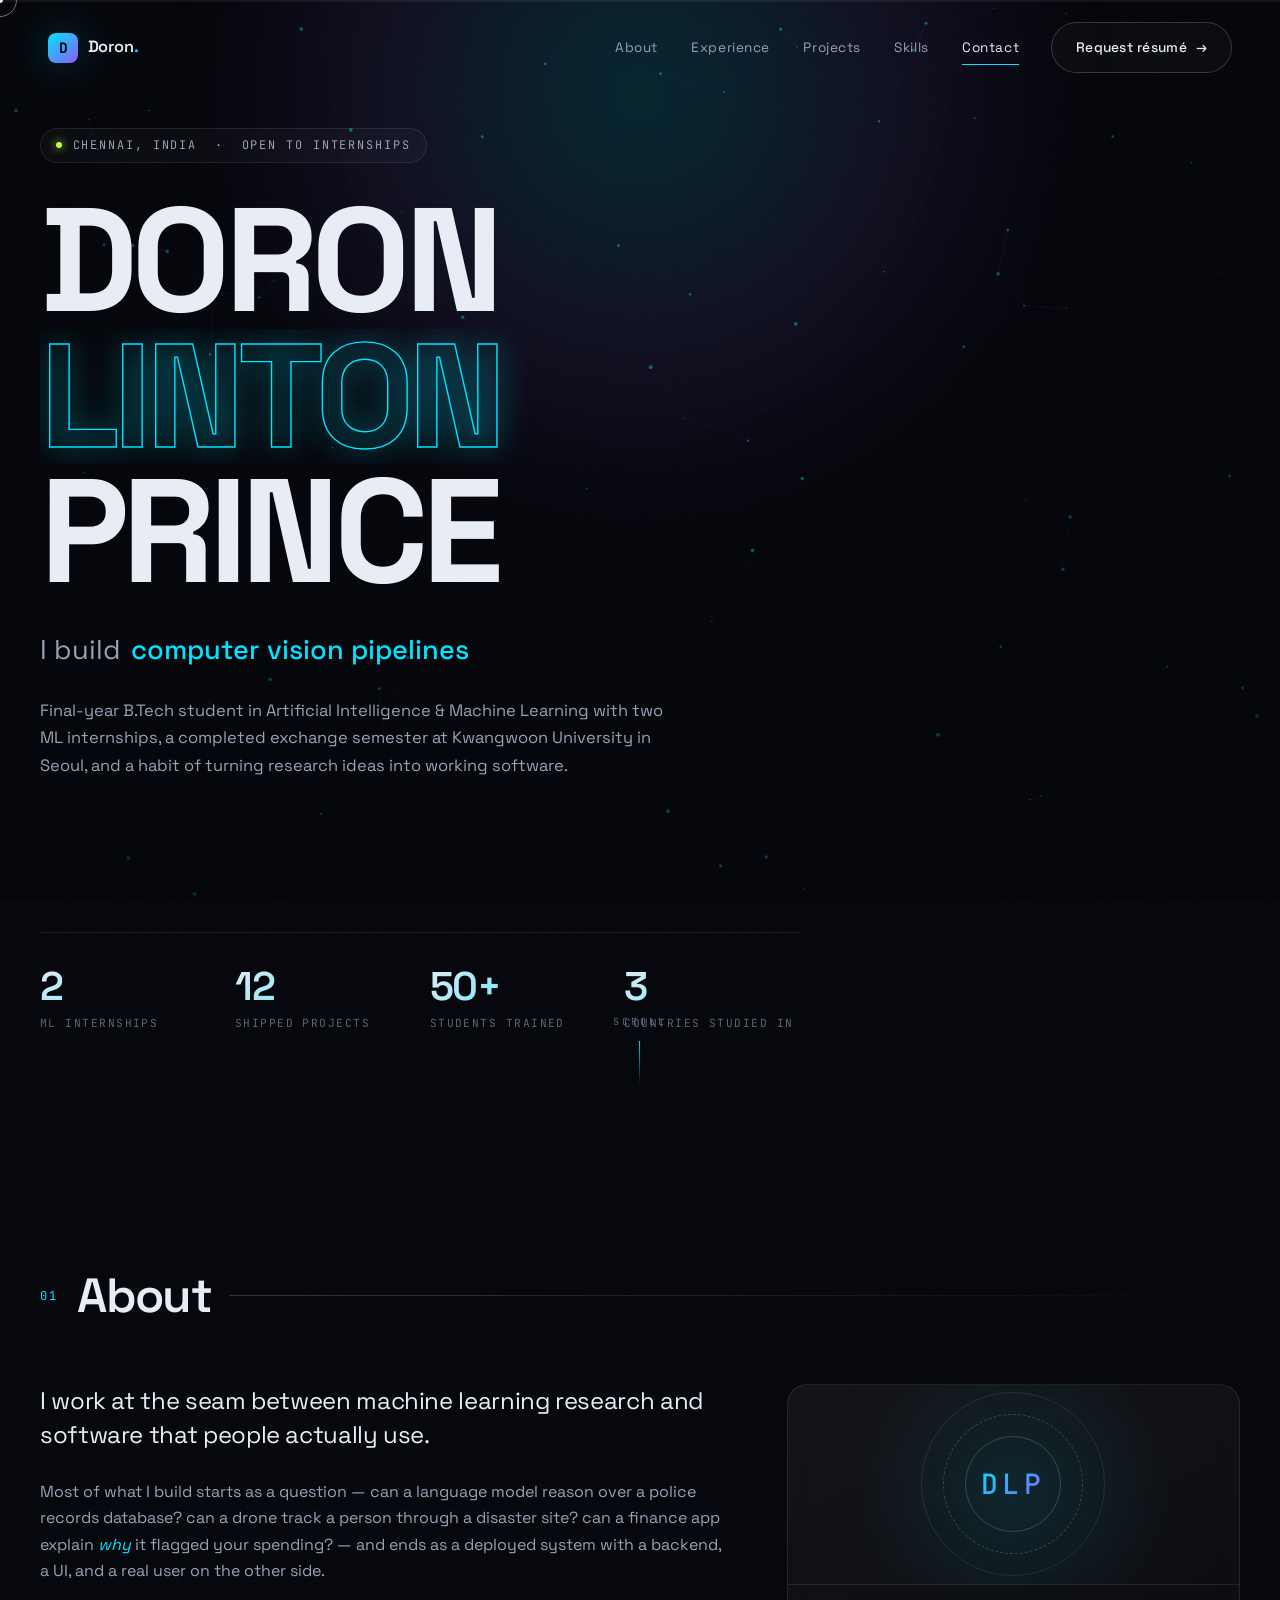
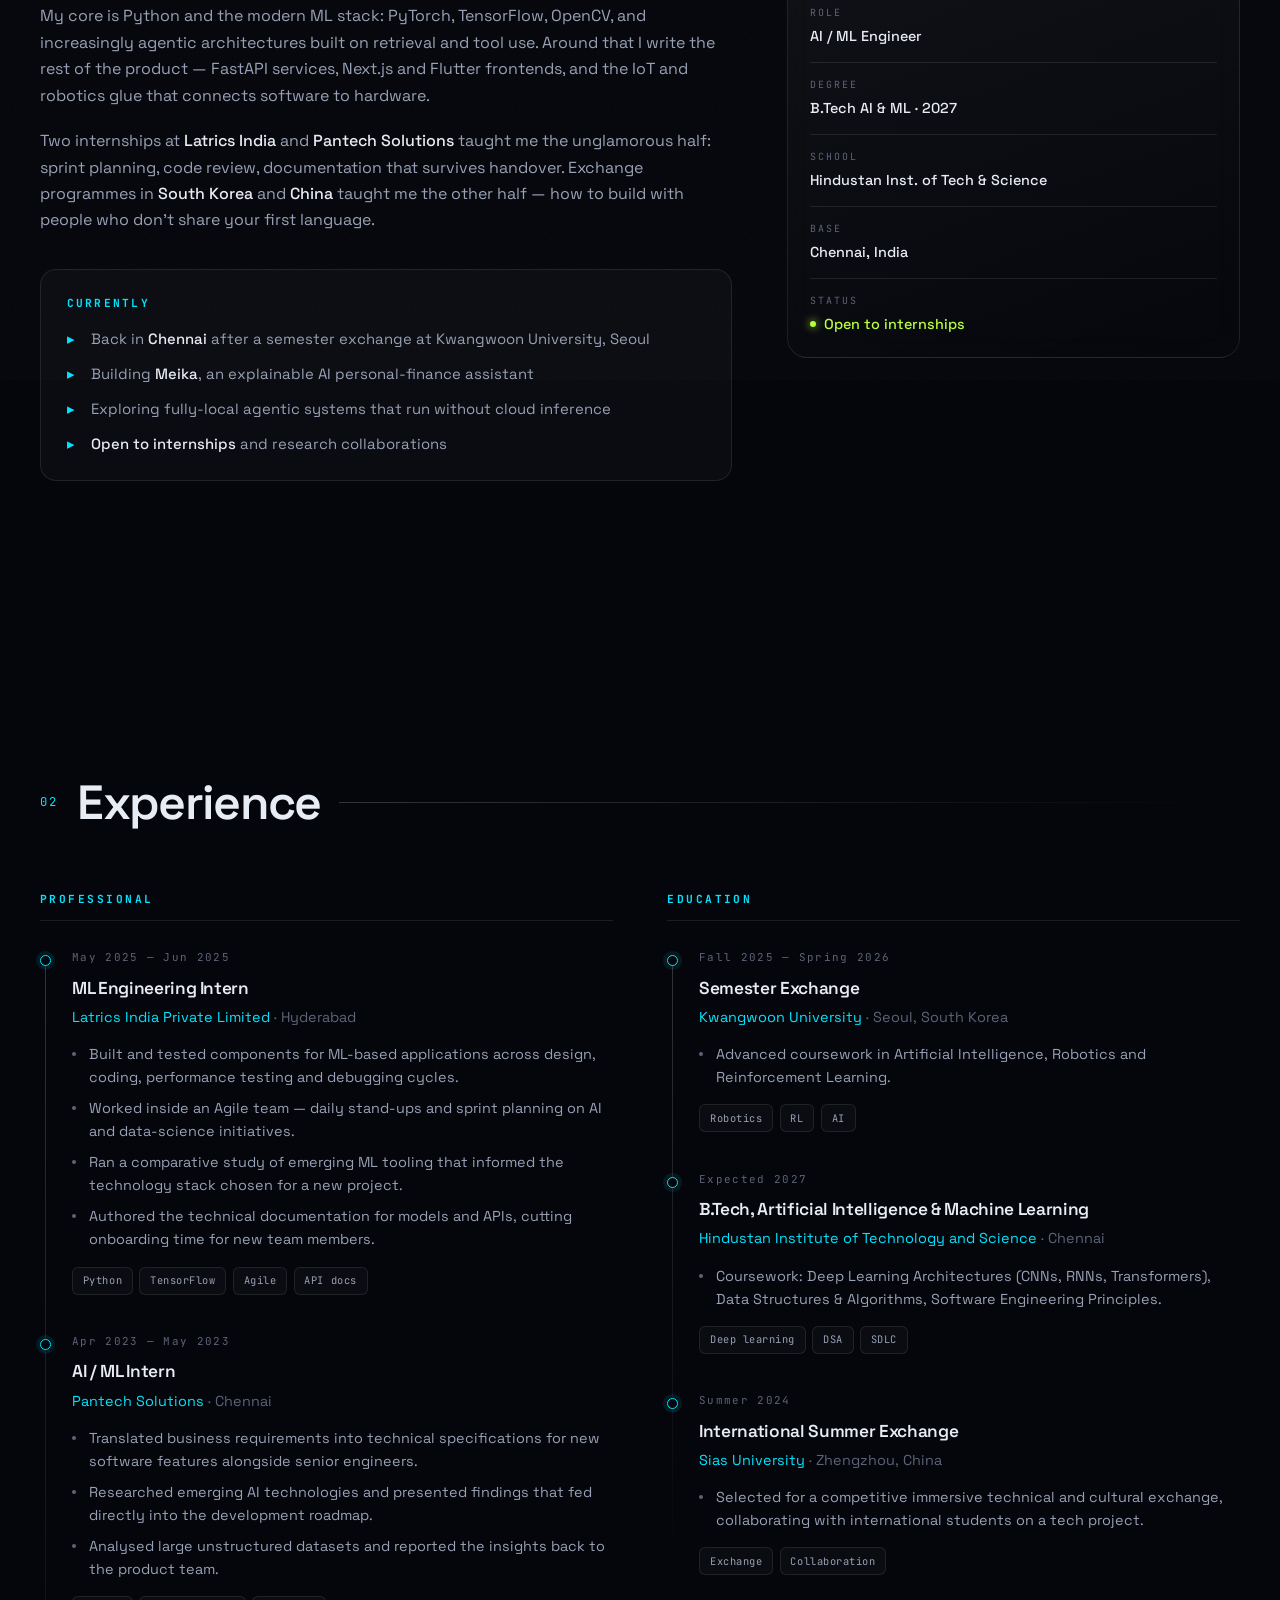
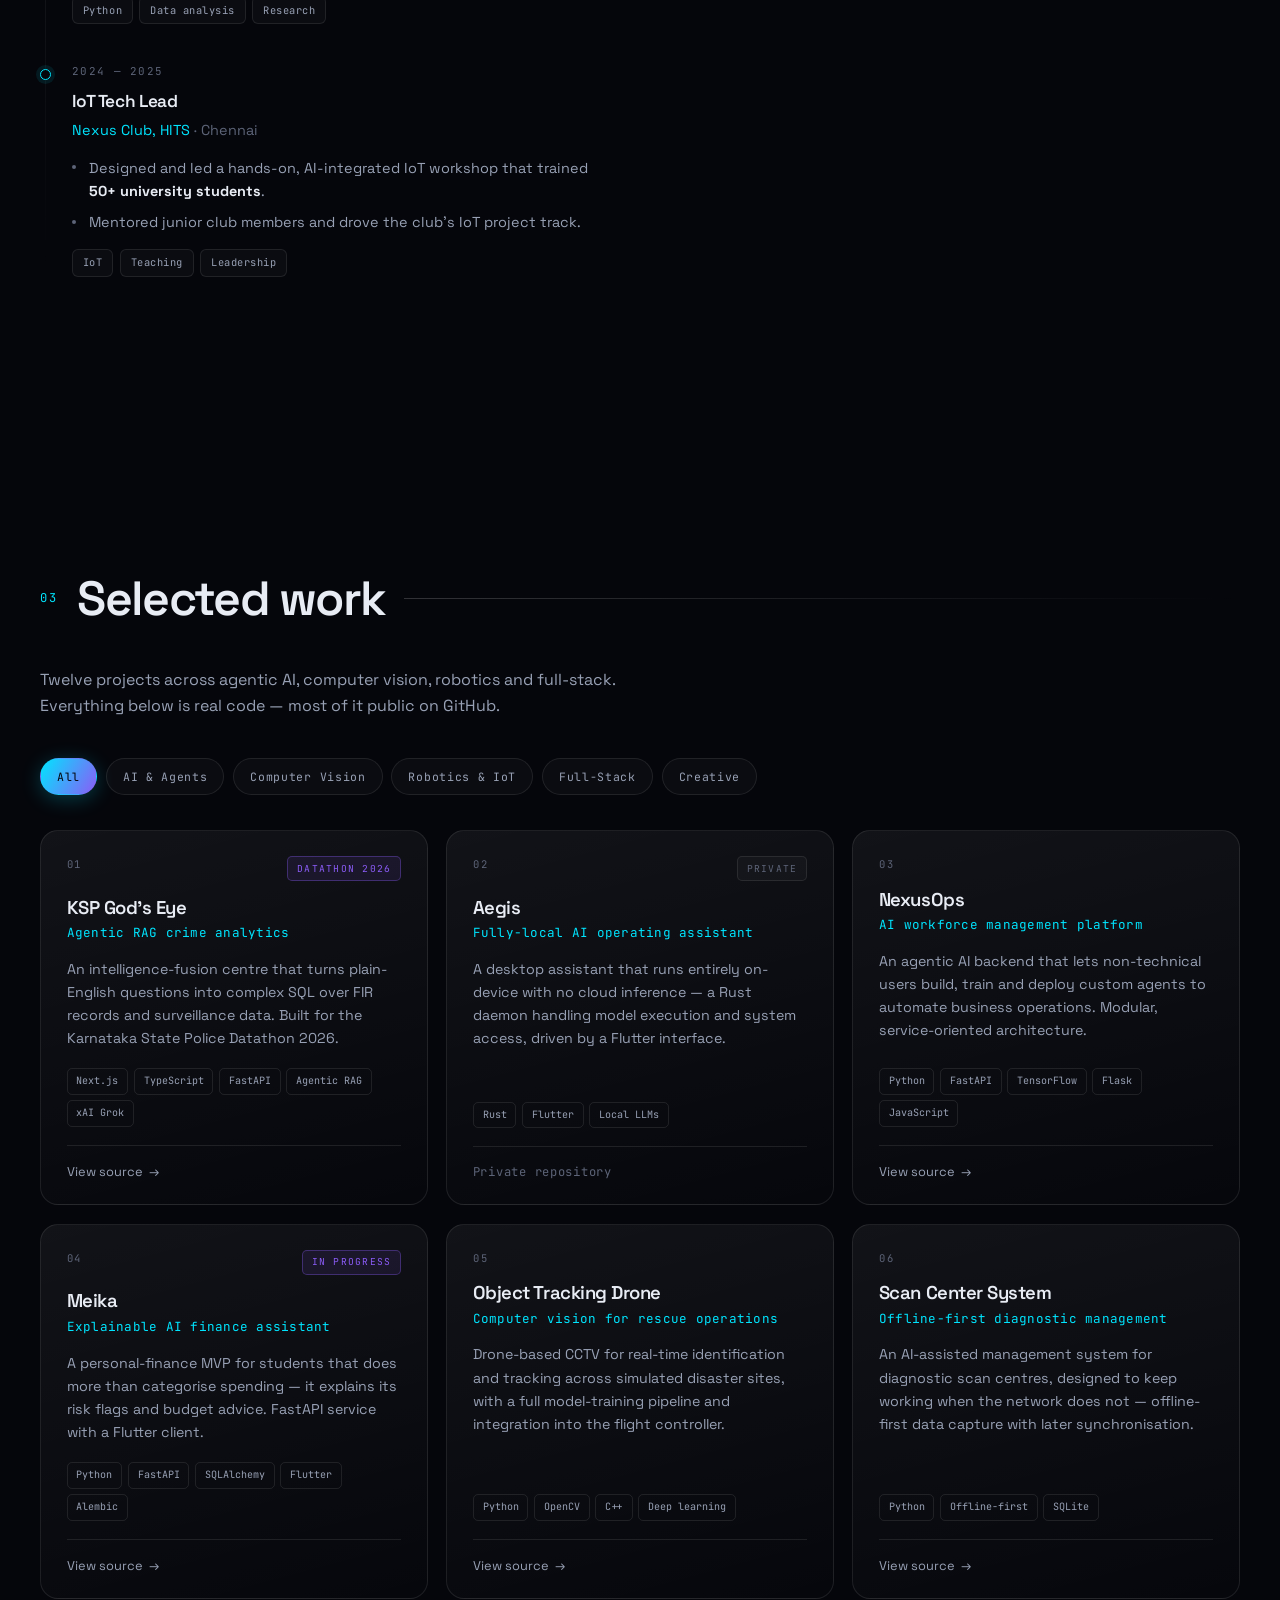
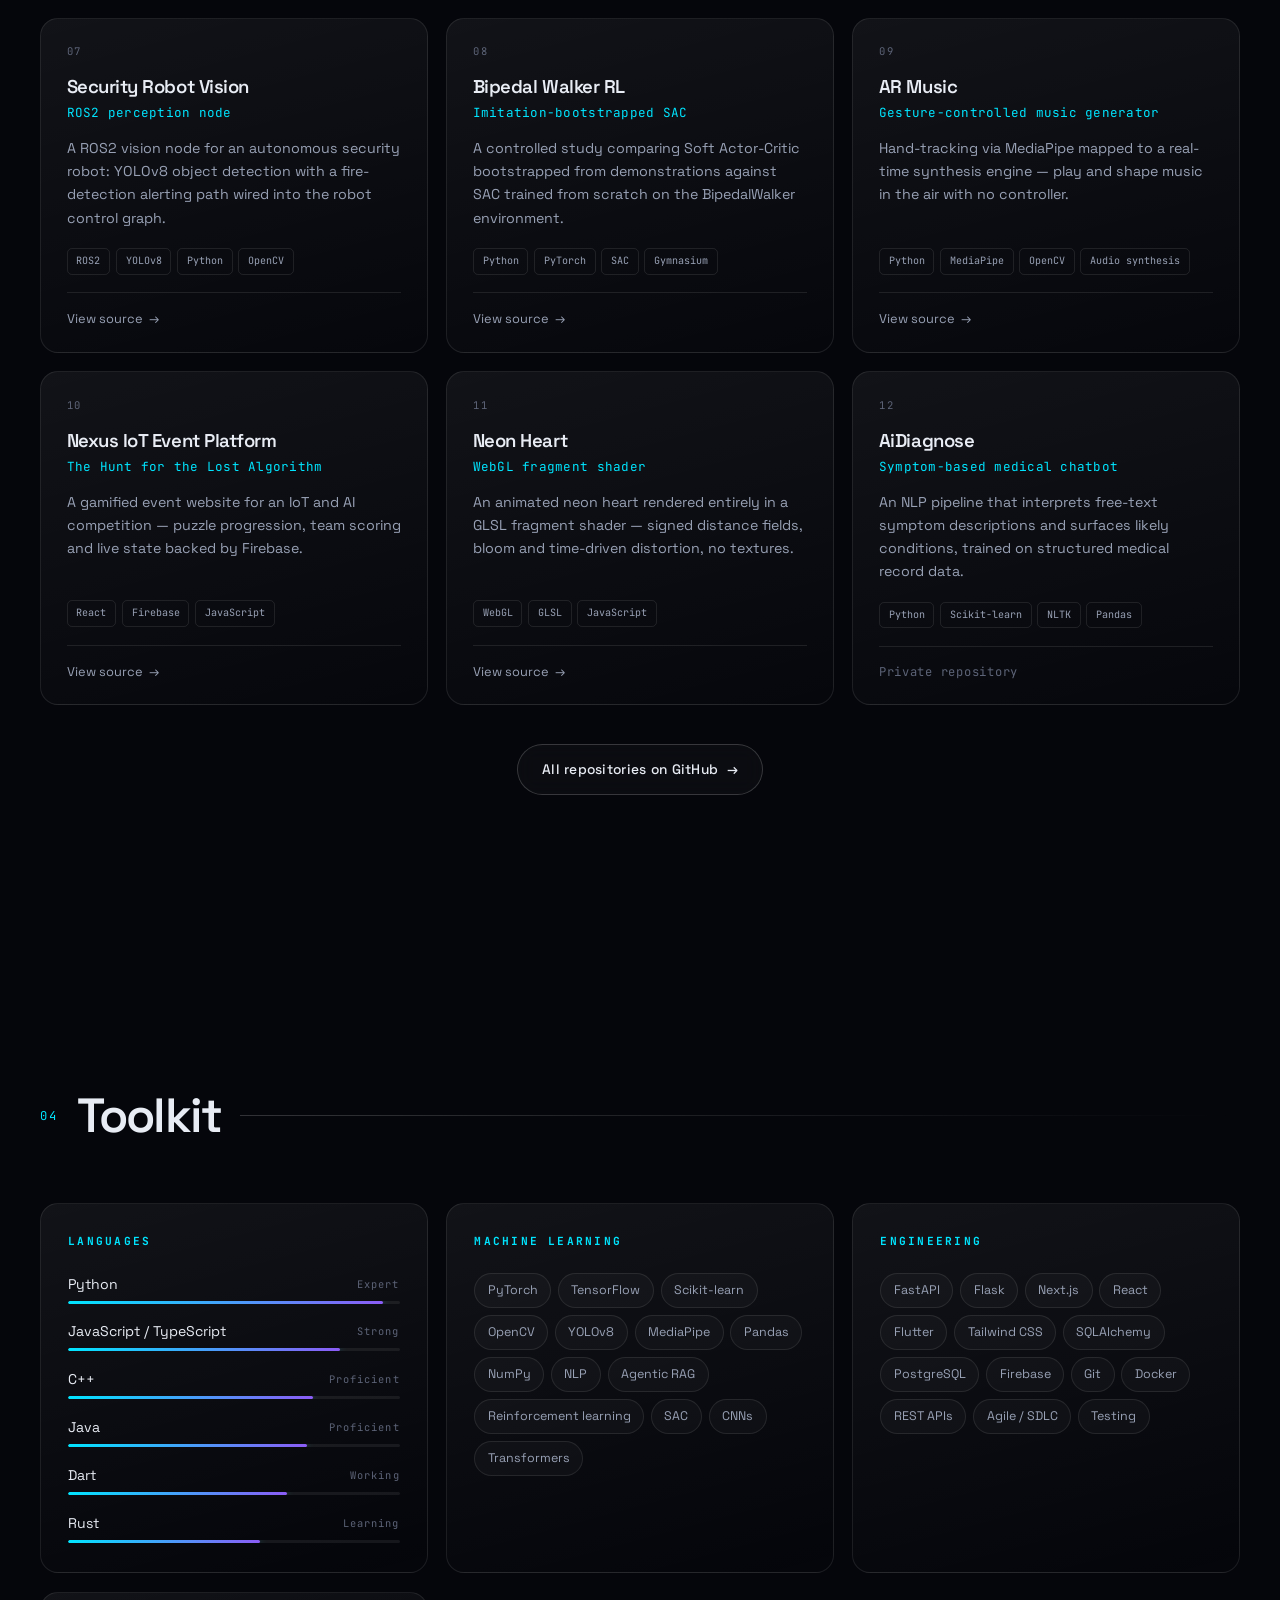
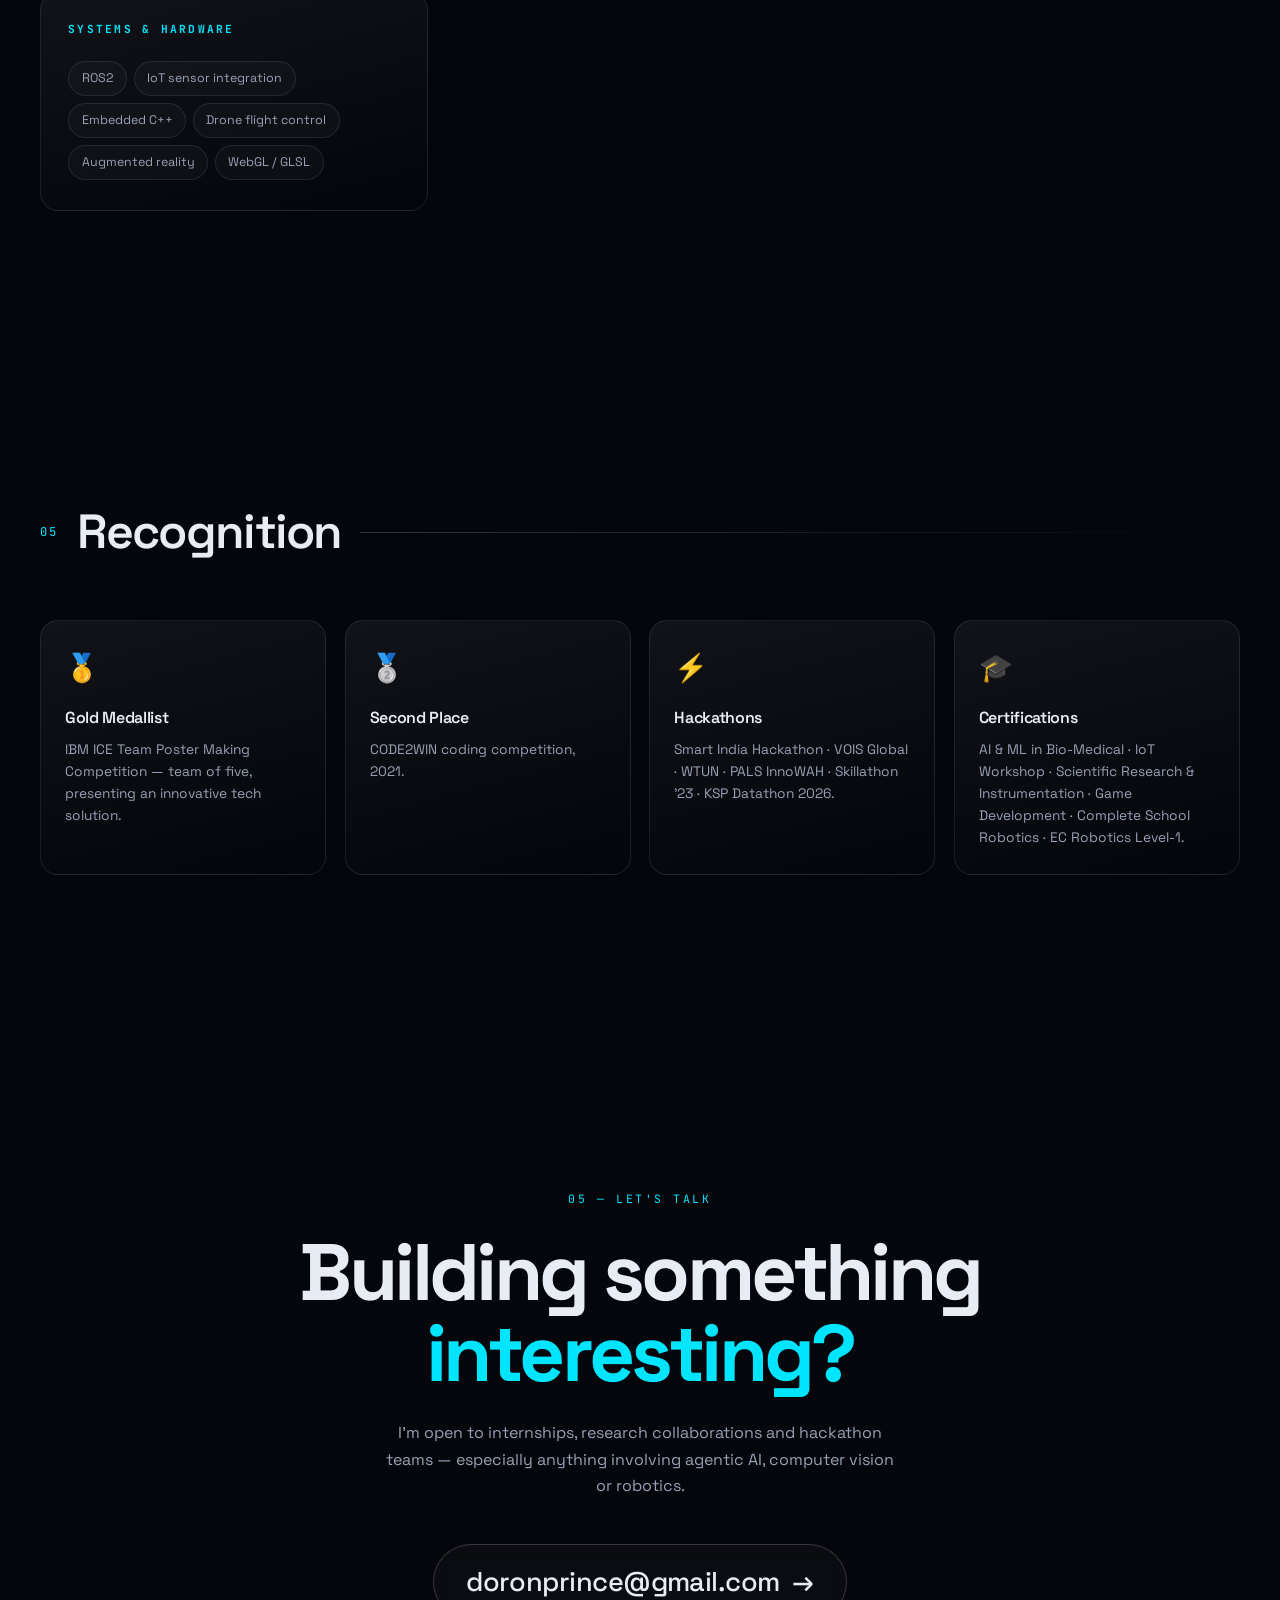
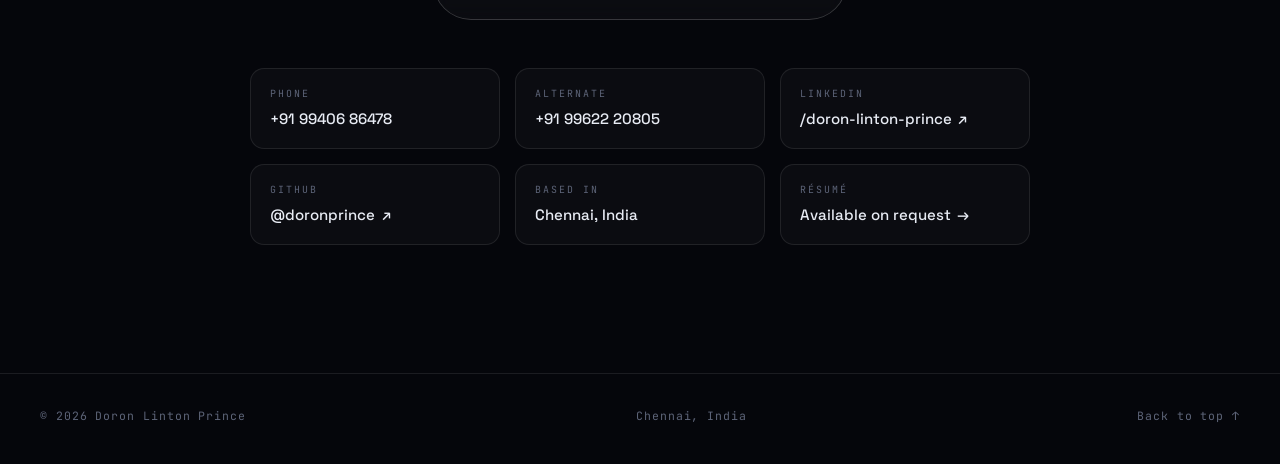
==== commit 4e8b4634: "Revert "Redesign: value-landscape hero, registered design section, quieter layout" This reverts comm" ====
--- a/index.html
+++ b/index.html
@@ -3,268 +3,474 @@
 <head>
 <meta charset="UTF-8">
 <meta name="viewport" content="width=device-width, initial-scale=1.0">
-<title>Doron Linton Prince — AI &amp; Machine Learning</title>
-<meta name="description" content="Doron Linton Prince — AI/ML engineer working on reinforcement learning, computer vision and agentic systems. Co-designer of a registered AI-assisted database query optimization device (Design No. 521407-001).">
+<title>Doron Linton Prince — AI &amp; Machine Learning Engineer</title>
+<meta name="description" content="Doron Linton Prince — AI/ML engineer building agentic systems, computer vision pipelines and full-stack products. B.Tech AI &amp; ML, Hindustan Institute of Technology and Science.">
 <meta name="author" content="Doron Linton Prince">
-<meta name="theme-color" content="#151b2c">
+<meta name="theme-color" content="#05060b">
 
 <meta property="og:type" content="website">
 <meta property="og:url" content="https://doronlintonprince.me/">
-<meta property="og:title" content="Doron Linton Prince — AI &amp; Machine Learning">
-<meta property="og:description" content="Reinforcement learning, computer vision and agentic systems. Registered design for an AI-assisted database query optimization device.">
+<meta property="og:title" content="Doron Linton Prince — AI &amp; Machine Learning Engineer">
+<meta property="og:description" content="Agentic AI, computer vision and full-stack systems. Two ML internships, exchange semesters in Seoul, and a portfolio of shipped projects.">
 <meta name="twitter:card" content="summary_large_image">
 
 <link rel="preconnect" href="https://fonts.googleapis.com">
 <link rel="preconnect" href="https://fonts.gstatic.com" crossorigin>
-<link rel="stylesheet" href="https://fonts.googleapis.com/css2?family=Bricolage+Grotesque:opsz,wdth,wght@12..96,75..100,300..800&display=swap">
-<link rel="icon" href="data:image/svg+xml,<svg xmlns='http://www.w3.org/2000/svg' viewBox='0 0 100 100'><rect width='100' height='100' rx='26' fill='%23151b2c'/><path d='M18 70 Q38 30 50 52 T82 34' fill='none' stroke='%237f93bc' stroke-width='5'/><circle cx='82' cy='34' r='8' fill='%23f0b14a'/></svg>">
+<link rel="stylesheet" href="https://fonts.googleapis.com/css2?family=Space+Grotesk:wght@300;400;500;600;700&family=JetBrains+Mono:wght@300;400;500&display=swap">
+<link rel="icon" href="data:image/svg+xml,<svg xmlns='http://www.w3.org/2000/svg' viewBox='0 0 100 100'><rect width='100' height='100' rx='22' fill='%2305060b'/><text y='72' x='50' text-anchor='middle' font-size='62' font-family='monospace' font-weight='bold' fill='%2300e5ff'>D</text></svg>">
 <link rel="stylesheet" href="assets/styles.css">
+
+<!-- Scroll-reveal starts elements at opacity 0 and JS fades them in.
+     Without JS that would hide the entire page, so opt out up front. -->
+<noscript>
+  <style>
+    .reveal{ opacity:1 !important; transform:none !important; }
+    .preloader{ display:none !important; }
+    .hero__title .decrypt{ transform:none !important; animation:none !important; }
+    /* The project grid and its filters are both JS-driven — hide the dead
+       controls rather than leaving six chips that do nothing when clicked. */
+    #filters{ display:none !important; }
+    .noscript-note{ display:block !important; }
+  </style>
+</noscript>
 </head>
 <body>
 
-<a class="skip" href="#main">Skip to content</a>
-
+<!-- ═══════════ PRELOADER ═══════════ -->
+<div class="preloader" id="preloader">
+  <div class="preloader__inner">
+    <div class="preloader__mono">DLP</div>
+    <div class="preloader__bar"><span id="preBar"></span></div>
+    <div class="preloader__pct"><span id="prePct">0</span>%</div>
+  </div>
+</div>
+
+<!-- ═══════════ BACKGROUND LAYERS ═══════════ -->
+<canvas id="bgCanvas" aria-hidden="true"></canvas>
+<div class="grain" aria-hidden="true"></div>
+<div class="vignette" aria-hidden="true"></div>
+
+<!-- ═══════════ CURSOR ═══════════ -->
+<div class="cursor" id="cursorDot" aria-hidden="true"></div>
+<div class="cursor-ring" id="cursorRing" aria-hidden="true"></div>
+
+<!-- ═══════════ SCROLL PROGRESS ═══════════ -->
+<div class="scroll-progress"><span id="scrollBar"></span></div>
+
+<!-- ═══════════ NAV ═══════════ -->
 <header class="nav" id="nav">
-  <a href="#top" class="nav__brand">Doron Linton Prince</a>
-  <nav class="nav__links" aria-label="Sections">
-    <a href="#design">Registered design</a>
-    <a href="#work">Work</a>
-    <a href="#path">Path</a>
-    <a href="#contact">Contact</a>
+  <a href="#home" class="nav__brand" data-magnetic>
+    <span class="nav__mark">D</span>
+    <span class="nav__name">Doron<span class="accent">.</span></span>
+  </a>
+  <nav class="nav__links" id="navLinks">
+    <a href="#about"      data-nav>About</a>
+    <a href="#experience" data-nav>Experience</a>
+    <a href="#projects"   data-nav>Projects</a>
+    <a href="#skills"     data-nav>Skills</a>
+    <a href="#contact"    data-nav>Contact</a>
   </nav>
+  <a href="mailto:doronprince@gmail.com?subject=R%C3%A9sum%C3%A9%20request" class="btn btn--ghost nav__cta" data-magnetic>
+    Request résumé <span class="btn__arrow">→</span>
+  </a>
+  <button class="nav__burger" id="burger" aria-label="Toggle navigation" aria-expanded="false">
+    <span></span><span></span>
+  </button>
 </header>
 
-<main id="main">
-
-<!-- ═══ HERO: live value landscape ═══ -->
-<section class="hero" id="top" aria-labelledby="hero-name">
-  <canvas class="hero__field" id="field" aria-hidden="true"></canvas>
-
-  <div class="hero__inner">
-    <p class="hero__status"><span class="pulse" aria-hidden="true"></span>Open to research internships and roles from January 2027</p>
-
-    <h1 class="hero__name" id="hero-name">
-      <span>Doron</span>
-      <span>Linton Prince</span>
+<main>
+
+<!-- ═══════════ HERO ═══════════ -->
+<section class="hero" id="home">
+  <div class="hero__glow" aria-hidden="true"></div>
+  <div class="wrap hero__wrap">
+
+    <p class="hero__eyebrow reveal">
+      <span class="dot"></span> Chennai, India &nbsp;·&nbsp; Open to internships
+    </p>
+
+    <h1 class="hero__title">
+      <span class="line"><span class="decrypt" data-text="DORON">DORON</span></span>
+      <span class="line"><span class="decrypt outline" data-text="LINTON">LINTON</span></span>
+      <span class="line"><span class="decrypt" data-text="PRINCE">PRINCE</span></span>
     </h1>
 
-    <p class="hero__lede">
-      I build learning systems that see, decide and act: reinforcement-learning agents,
-      computer-vision pipelines, and the software that puts them in front of people.
+    <div class="hero__role reveal">
+      <span class="hero__role-static">I build</span>
+      <span class="rotator" id="rotator" aria-live="polite">
+        <span>agentic AI systems</span>
+        <span>computer vision pipelines</span>
+        <span>full-stack products</span>
+        <span>things that ship</span>
+      </span>
+    </div>
+
+    <p class="hero__lede reveal">
+      Final-year B.Tech student in Artificial Intelligence &amp; Machine Learning with two ML
+      internships, a completed exchange semester at Kwangwoon University in Seoul, and a habit of
+      turning research ideas into working software.
     </p>
 
-    <div class="hero__actions">
-      <a class="btn btn--solid" href="#work">See the work</a>
-      <a class="btn" href="mailto:doronprince@gmail.com">Email me</a>
-    </div>
-  </div>
-
-  <p class="hero__legend" aria-hidden="true">
-    <span class="legend__line"></span>Contours of a value function. Move your cursor, or drag on a phone, to add reward;
-    the amber agent follows the gradient uphill.
-  </p>
-</section>
-
-<!-- ═══ REGISTERED DESIGN ═══ -->
-<section class="band band--design" id="design" aria-labelledby="design-title">
-  <div class="wrap row">
-    <h2 class="row__head" id="design-title">Registered design</h2>
-
-    <div class="row__body">
-      <article class="ip">
-        <h3 class="ip__title">AI-Assisted Database Query Optimization Device</h3>
-        <p class="ip__text">
-          A device design for optimizing database queries with AI, using the schema graph and
-          past workload history to guide how queries are planned. Registered with the Patent Office,
-          Government of India, under the Designs Act, 2000. I am one of six co-designers, working
-          with Dr.&nbsp;R.&nbsp;Naresh and team.
+    <div class="hero__actions reveal">
+      <a href="#projects" class="btn btn--solid" data-magnetic>
+        View the work <span class="btn__arrow">→</span>
+      </a>
+      <a href="mailto:doronprince@gmail.com" class="btn btn--ghost" data-magnetic>
+        Get in touch
+      </a>
+    </div>
+
+    <div class="hero__stats reveal">
+      <div class="stat"><b data-count="2">0</b><span>ML internships</span></div>
+      <div class="stat"><b data-count="12">0</b><span>Shipped projects</span></div>
+      <div class="stat"><b data-count="50" data-suffix="+">0</b><span>Students trained</span></div>
+      <div class="stat"><b data-count="3">0</b><span>Countries studied in</span></div>
+    </div>
+
+  </div>
+
+  <div class="hero__scroll" aria-hidden="true">
+    <span>SCROLL</span><i></i>
+  </div>
+</section>
+
+<!-- ═══════════ ABOUT ═══════════ -->
+<section class="section" id="about">
+  <div class="wrap">
+    <div class="sec-head reveal">
+      <span class="sec-num">01</span>
+      <h2 class="sec-title">About</h2>
+      <div class="sec-rule"></div>
+    </div>
+
+    <div class="about">
+      <div class="about__text">
+        <p class="reveal lead">
+          I work at the seam between machine learning research and software that people
+          actually use.
         </p>
-
-        <dl class="ip__facts">
-          <div><dt>Design number</dt><dd class="num">521407-001</dd></div>
-          <div><dt>Class</dt><dd class="num">14-02</dd></div>
-          <div><dt>Registered</dt><dd><time datetime="2026-10-10">10 October 2026</time></dd></div>
-          <div><dt>Certificate issued</dt><dd><time datetime="2026-11-05">5 November 2026</time></dd></div>
-        </dl>
-
-        <svg class="ip__diagram" viewBox="0 0 560 120" role="img" aria-label="Diagram: schema graph and workload history feed an AI planner that produces an optimized query plan">
-          <g class="dg-node"><rect x="1" y="8" width="150" height="40" rx="8"/><text x="76" y="33">Schema graph</text></g>
-          <g class="dg-node"><rect x="1" y="72" width="150" height="40" rx="8"/><text x="76" y="97">Workload history</text></g>
-          <g class="dg-node dg-node--core"><rect x="214" y="40" width="132" height="40" rx="8"/><text x="280" y="65">AI planner</text></g>
-          <g class="dg-node dg-node--out"><rect x="408" y="40" width="150" height="40" rx="8"/><text x="483" y="65">Optimized plan</text></g>
-          <path class="dg-edge" d="M151 28 C185 28 185 60 214 60"/>
-          <path class="dg-edge" d="M151 92 C185 92 185 60 214 60"/>
-          <path class="dg-edge dg-edge--hot" d="M346 60 L408 60"/>
-        </svg>
+        <p class="reveal">
+          Most of what I build starts as a question — can a language model reason over a police
+          records database? can a drone track a person through a disaster site? can a finance app
+          explain <em>why</em> it flagged your spending? — and ends as a deployed system with a
+          backend, a UI, and a real user on the other side.
+        </p>
+        <p class="reveal">
+          My core is Python and the modern ML stack: PyTorch, TensorFlow, OpenCV, and increasingly
+          agentic architectures built on retrieval and tool use. Around that I write the rest of the
+          product — FastAPI services, Next.js and Flutter frontends, and the IoT and robotics glue
+          that connects software to hardware.
+        </p>
+        <p class="reveal">
+          Two internships at <strong>Latrics India</strong> and <strong>Pantech Solutions</strong>
+          taught me the unglamorous half: sprint planning, code review, documentation that survives
+          handover. Exchange programmes in <strong>South Korea</strong> and <strong>China</strong>
+          taught me the other half — how to build with people who don't share your first language.
+        </p>
+
+        <div class="about__now reveal">
+          <h3>Currently</h3>
+          <ul class="ticks">
+            <li>Back in <strong>Chennai</strong> after a semester exchange at Kwangwoon University, Seoul</li>
+            <li>Building <strong>Meika</strong>, an explainable AI personal-finance assistant</li>
+            <li>Exploring fully-local agentic systems that run without cloud inference</li>
+            <li><strong>Open to internships</strong> and research collaborations</li>
+          </ul>
+        </div>
+      </div>
+
+      <aside class="about__card reveal">
+        <div class="idcard">
+          <div class="idcard__orbit" aria-hidden="true">
+            <i></i><i></i><i></i>
+            <div class="idcard__mono">DLP</div>
+          </div>
+          <div class="idcard__meta">
+            <div class="row"><span>ROLE</span><b>AI / ML Engineer</b></div>
+            <div class="row"><span>DEGREE</span><b>B.Tech AI &amp; ML · 2027</b></div>
+            <div class="row"><span>SCHOOL</span><b>Hindustan Inst. of Tech &amp; Science</b></div>
+            <div class="row"><span>BASE</span><b>Chennai, India</b></div>
+            <div class="row"><span>STATUS</span><b class="live"><i></i>Open to internships</b></div>
+          </div>
+        </div>
+      </aside>
+    </div>
+  </div>
+</section>
+
+<!-- ═══════════ EXPERIENCE + EDUCATION ═══════════ -->
+<section class="section" id="experience">
+  <div class="wrap">
+    <div class="sec-head reveal">
+      <span class="sec-num">02</span>
+      <h2 class="sec-title">Experience</h2>
+      <div class="sec-rule"></div>
+    </div>
+
+    <div class="cols">
+
+      <div class="col">
+        <h3 class="col__label reveal">Professional</h3>
+        <ol class="timeline">
+
+          <li class="tl reveal">
+            <div class="tl__dot"></div>
+            <div class="tl__when">May 2025 — Jun 2025</div>
+            <h4 class="tl__role">ML Engineering Intern</h4>
+            <div class="tl__org">Latrics India Private Limited <span>· Hyderabad</span></div>
+            <ul class="tl__points">
+              <li>Built and tested components for ML-based applications across design, coding, performance testing and debugging cycles.</li>
+              <li>Worked inside an Agile team — daily stand-ups and sprint planning on AI and data-science initiatives.</li>
+              <li>Ran a comparative study of emerging ML tooling that informed the technology stack chosen for a new project.</li>
+              <li>Authored the technical documentation for models and APIs, cutting onboarding time for new team members.</li>
+            </ul>
+            <div class="tags"><span>Python</span><span>TensorFlow</span><span>Agile</span><span>API docs</span></div>
+          </li>
+
+          <li class="tl reveal">
+            <div class="tl__dot"></div>
+            <div class="tl__when">Apr 2023 — May 2023</div>
+            <h4 class="tl__role">AI / ML Intern</h4>
+            <div class="tl__org">Pantech Solutions <span>· Chennai</span></div>
+            <ul class="tl__points">
+              <li>Translated business requirements into technical specifications for new software features alongside senior engineers.</li>
+              <li>Researched emerging AI technologies and presented findings that fed directly into the development roadmap.</li>
+              <li>Analysed large unstructured datasets and reported the insights back to the product team.</li>
+            </ul>
+            <div class="tags"><span>Python</span><span>Data analysis</span><span>Research</span></div>
+          </li>
+
+          <li class="tl reveal">
+            <div class="tl__dot"></div>
+            <div class="tl__when">2024 — 2025</div>
+            <h4 class="tl__role">IoT Tech Lead</h4>
+            <div class="tl__org">Nexus Club, HITS <span>· Chennai</span></div>
+            <ul class="tl__points">
+              <li>Designed and led a hands-on, AI-integrated IoT workshop that trained <strong>50+ university students</strong>.</li>
+              <li>Mentored junior club members and drove the club's IoT project track.</li>
+            </ul>
+            <div class="tags"><span>IoT</span><span>Teaching</span><span>Leadership</span></div>
+          </li>
+
+        </ol>
+      </div>
+
+      <div class="col">
+        <h3 class="col__label reveal">Education</h3>
+        <ol class="timeline">
+
+          <li class="tl reveal">
+            <div class="tl__dot"></div>
+            <div class="tl__when">Fall 2025 — Spring 2026</div>
+            <h4 class="tl__role">Semester Exchange</h4>
+            <div class="tl__org">Kwangwoon University <span>· Seoul, South Korea</span></div>
+            <ul class="tl__points">
+              <li>Advanced coursework in Artificial Intelligence, Robotics and Reinforcement Learning.</li>
+            </ul>
+            <div class="tags"><span>Robotics</span><span>RL</span><span>AI</span></div>
+          </li>
+
+          <li class="tl reveal">
+            <div class="tl__dot"></div>
+            <div class="tl__when">Expected 2027</div>
+            <h4 class="tl__role">B.Tech, Artificial Intelligence &amp; Machine Learning</h4>
+            <div class="tl__org">Hindustan Institute of Technology and Science <span>· Chennai</span></div>
+            <ul class="tl__points">
+              <li>Coursework: Deep Learning Architectures (CNNs, RNNs, Transformers), Data Structures &amp; Algorithms, Software Engineering Principles.</li>
+            </ul>
+            <div class="tags"><span>Deep learning</span><span>DSA</span><span>SDLC</span></div>
+          </li>
+
+          <li class="tl reveal">
+            <div class="tl__dot"></div>
+            <div class="tl__when">Summer 2024</div>
+            <h4 class="tl__role">International Summer Exchange</h4>
+            <div class="tl__org">Sias University <span>· Zhengzhou, China</span></div>
+            <ul class="tl__points">
+              <li>Selected for a competitive immersive technical and cultural exchange, collaborating with international students on a tech project.</li>
+            </ul>
+            <div class="tags"><span>Exchange</span><span>Collaboration</span></div>
+          </li>
+
+        </ol>
+      </div>
+
+    </div>
+  </div>
+</section>
+
+<!-- ═══════════ PROJECTS ═══════════ -->
+<section class="section" id="projects">
+  <div class="wrap">
+    <div class="sec-head reveal">
+      <span class="sec-num">03</span>
+      <h2 class="sec-title">Selected work</h2>
+      <div class="sec-rule"></div>
+    </div>
+
+    <p class="sec-lede reveal">
+      Twelve projects across agentic AI, computer vision, robotics and full-stack.
+      Everything below is real code — most of it public on GitHub.
+    </p>
+
+    <div class="filters reveal" id="filters">
+      <button class="chip is-active" data-filter="all">All</button>
+      <button class="chip" data-filter="ai">AI &amp; Agents</button>
+      <button class="chip" data-filter="cv">Computer Vision</button>
+      <button class="chip" data-filter="robotics">Robotics &amp; IoT</button>
+      <button class="chip" data-filter="fullstack">Full-Stack</button>
+      <button class="chip" data-filter="creative">Creative</button>
+    </div>
+
+    <p class="noscript-note">
+      The project gallery is rendered with JavaScript. With it disabled, browse the
+      repositories directly at
+      <a href="https://github.com/doronprince?tab=repositories" target="_blank" rel="noopener">github.com/doronprince</a>.
+    </p>
+
+    <div class="grid" id="projectGrid"><!-- injected by main.js --></div>
+
+    <div class="grid-more reveal">
+      <a class="btn btn--ghost" href="https://github.com/doronprince?tab=repositories" target="_blank" rel="noopener" data-magnetic>
+        All repositories on GitHub <span class="btn__arrow">→</span>
+      </a>
+    </div>
+  </div>
+</section>
+
+<!-- ═══════════ SKILLS ═══════════ -->
+<section class="section" id="skills">
+  <div class="wrap">
+    <div class="sec-head reveal">
+      <span class="sec-num">04</span>
+      <h2 class="sec-title">Toolkit</h2>
+      <div class="sec-rule"></div>
+    </div>
+
+    <div class="skills">
+
+      <div class="skillset reveal">
+        <h3>Languages</h3>
+        <div class="meters">
+          <div class="meter" data-level="95"><span class="meter__name">Python</span><span class="meter__note">Expert</span><i></i></div>
+          <div class="meter" data-level="82"><span class="meter__name">JavaScript / TypeScript</span><span class="meter__note">Strong</span><i></i></div>
+          <div class="meter" data-level="74"><span class="meter__name">C++</span><span class="meter__note">Proficient</span><i></i></div>
+          <div class="meter" data-level="72"><span class="meter__name">Java</span><span class="meter__note">Proficient</span><i></i></div>
+          <div class="meter" data-level="66"><span class="meter__name">Dart</span><span class="meter__note">Working</span><i></i></div>
+          <div class="meter" data-level="58"><span class="meter__name">Rust</span><span class="meter__note">Learning</span><i></i></div>
+        </div>
+      </div>
+
+      <div class="skillset reveal">
+        <h3>Machine learning</h3>
+        <div class="pills">
+          <span>PyTorch</span><span>TensorFlow</span><span>Scikit-learn</span><span>OpenCV</span>
+          <span>YOLOv8</span><span>MediaPipe</span><span>Pandas</span><span>NumPy</span>
+          <span>NLP</span><span>Agentic RAG</span><span>Reinforcement learning</span><span>SAC</span>
+          <span>CNNs</span><span>Transformers</span>
+        </div>
+      </div>
+
+      <div class="skillset reveal">
+        <h3>Engineering</h3>
+        <div class="pills">
+          <span>FastAPI</span><span>Flask</span><span>Next.js</span><span>React</span>
+          <span>Flutter</span><span>Tailwind CSS</span><span>SQLAlchemy</span><span>PostgreSQL</span>
+          <span>Firebase</span><span>Git</span><span>Docker</span><span>REST APIs</span>
+          <span>Agile / SDLC</span><span>Testing</span>
+        </div>
+      </div>
+
+      <div class="skillset reveal">
+        <h3>Systems &amp; hardware</h3>
+        <div class="pills">
+          <span>ROS2</span><span>IoT sensor integration</span><span>Embedded C++</span>
+          <span>Drone flight control</span><span>Augmented reality</span><span>WebGL / GLSL</span>
+        </div>
+      </div>
+
+    </div>
+  </div>
+</section>
+
+<!-- ═══════════ RECOGNITION ═══════════ -->
+<section class="section" id="beyond">
+  <div class="wrap">
+    <div class="sec-head reveal">
+      <span class="sec-num">05</span>
+      <h2 class="sec-title">Recognition</h2>
+      <div class="sec-rule"></div>
+    </div>
+
+    <div class="awards">
+      <article class="award reveal">
+        <div class="award__icon">🥇</div>
+        <h3>Gold Medallist</h3>
+        <p>IBM ICE Team Poster Making Competition — team of five, presenting an innovative tech solution.</p>
       </article>
-    </div>
-  </div>
-</section>
-
-<!-- ═══ NOW ═══ -->
-<section class="band" id="now" aria-labelledby="now-title">
-  <div class="wrap row">
-    <h2 class="row__head" id="now-title">Right now</h2>
-    <div class="row__body">
-      <p class="lead">
-        Final-year B.Tech student in Artificial Intelligence and Machine Learning at Hindustan
-        Institute of Technology and Science, Chennai. Back from a semester exchange at Kwangwoon
-        University in Seoul, where I studied reinforcement learning, robot programming and sensors.
+      <article class="award reveal">
+        <div class="award__icon">🥈</div>
+        <h3>Second Place</h3>
+        <p>CODE2WIN coding competition, 2021.</p>
+      </article>
+      <article class="award reveal">
+        <div class="award__icon">⚡</div>
+        <h3>Hackathons</h3>
+        <p>Smart India Hackathon · VOIS Global · WTUN · PALS InnoWAH · Skillathon '23 · KSP Datathon 2026.</p>
+      </article>
+      <article class="award reveal">
+        <div class="award__icon">🎓</div>
+        <h3>Certifications</h3>
+        <p>AI &amp; ML in Bio-Medical · IoT Workshop · Scientific Research &amp; Instrumentation · Game Development · Complete School Robotics · EC Robotics Level-1.</p>
+      </article>
+    </div>
+  </div>
+</section>
+
+<!-- ═══════════ CONTACT ═══════════ -->
+<section class="section section--contact" id="contact">
+  <div class="wrap">
+    <div class="contact">
+      <p class="contact__eyebrow reveal">05 — Let's talk</p>
+      <h2 class="contact__title reveal">
+        Building something<br><span class="accent">interesting?</span>
+      </h2>
+      <p class="contact__lede reveal">
+        I'm open to internships, research collaborations and hackathon teams —
+        especially anything involving agentic AI, computer vision or robotics.
       </p>
-      <ul class="now">
-        <li>Applying for research internships in Europe and Asia for 2027</li>
-        <li>Building <b>Meika</b>, an explainable AI personal-finance assistant</li>
-        <li>Exploring fully local agentic systems that run without cloud inference</li>
-      </ul>
-    </div>
-  </div>
-</section>
-
-<!-- ═══ WORK ═══ -->
-<section class="band" id="work" aria-labelledby="work-title">
-  <div class="wrap row">
-    <div class="row__head">
-      <h2 id="work-title">Work</h2>
-      <p class="row__note">Real code, most of it public on GitHub.</p>
-    </div>
-
-    <div class="row__body">
-      <div class="filters" id="filters" role="group" aria-label="Filter projects">
-        <button class="filter is-active" data-filter="all" aria-pressed="true">All</button>
-        <button class="filter" data-filter="ai" aria-pressed="false">AI and agents</button>
-        <button class="filter" data-filter="cv" aria-pressed="false">Computer vision</button>
-        <button class="filter" data-filter="robotics" aria-pressed="false">Robotics and IoT</button>
-        <button class="filter" data-filter="fullstack" aria-pressed="false">Full-stack</button>
-        <button class="filter" data-filter="creative" aria-pressed="false">Creative</button>
-      </div>
-
-      <ol class="projects" id="projects">
-        <!-- rendered by main.js; the noscript list below covers no-JS visitors -->
-      </ol>
-      <noscript>
-        <p class="muted">The project list needs JavaScript. Browse the repositories at
-        <a href="https://github.com/doronprince?tab=repositories">github.com/doronprince</a>.</p>
-      </noscript>
-
-      <p class="more"><a href="https://github.com/doronprince?tab=repositories" target="_blank" rel="noopener">All repositories on GitHub</a></p>
-    </div>
-  </div>
-</section>
-
-<!-- ═══ PATH (dated, so a real sequence) ═══ -->
-<section class="band" id="path" aria-labelledby="path-title">
-  <div class="wrap row">
-    <h2 class="row__head" id="path-title">Path</h2>
-    <div class="row__body">
-      <ol class="path">
-        <li>
-          <time>2026</time>
-          <div>
-            <h3>Registered design, AI-assisted query optimization</h3>
-            <p>Co-designer with Dr. R. Naresh and team. Design No. 521407-001.</p>
-          </div>
-        </li>
-        <li>
-          <time>2025 – 26</time>
-          <div>
-            <h3>Semester exchange, Kwangwoon University, Seoul</h3>
-            <p>Reinforcement learning, robot programming, sensor technology, intelligent semiconductor engineering.</p>
-          </div>
-        </li>
-        <li>
-          <time>2025</time>
-          <div>
-            <h3>ML Engineering Intern, Latrics India, Hyderabad</h3>
-            <p>Built and tested ML application components in an Agile team, ran a tooling study that set the stack for a new project, and wrote the model and API documentation.</p>
-          </div>
-        </li>
-        <li>
-          <time>2024 – 25</time>
-          <div>
-            <h3>IoT Tech Lead, Nexus Club, HITS</h3>
-            <p>Designed and led a hands-on, AI-integrated IoT workshop for 50+ students.</p>
-          </div>
-        </li>
-        <li>
-          <time>2024</time>
-          <div>
-            <h3>International summer exchange, Sias University, Zhengzhou</h3>
-            <p>Built a tech project with an international team.</p>
-          </div>
-        </li>
-        <li>
-          <time>2023</time>
-          <div>
-            <h3>AI/ML Intern, Pantech Solutions, Chennai</h3>
-            <p>Turned business requirements into technical specifications and researched AI tools for the product roadmap.</p>
-          </div>
-        </li>
-        <li>
-          <time>2023 – 27</time>
-          <div>
-            <h3>B.Tech, Artificial Intelligence and Machine Learning, HITS, Chennai</h3>
-            <p>Deep learning architectures, data structures and algorithms, software engineering. Graduating July 2027.</p>
-          </div>
-        </li>
-      </ol>
-    </div>
-  </div>
-</section>
-
-<!-- ═══ TOOLKIT ═══ -->
-<section class="band" id="toolkit" aria-labelledby="toolkit-title">
-  <div class="wrap row">
-    <h2 class="row__head" id="toolkit-title">Toolkit</h2>
-    <div class="row__body toolkit">
-      <div>
-        <h3>Machine learning</h3>
-        <p>PyTorch, TensorFlow, scikit-learn, OpenCV, YOLOv8, MediaPipe, reinforcement learning (SAC), agentic RAG, NLP, transformers</p>
-      </div>
-      <div>
-        <h3>Languages</h3>
-        <p>Python, TypeScript and JavaScript, C++, Java, Dart, some Rust</p>
-      </div>
-      <div>
-        <h3>Engineering</h3>
-        <p>FastAPI, Flask, Next.js, React, Flutter, PostgreSQL, SQLAlchemy, Firebase, Docker, Git</p>
-      </div>
-      <div>
-        <h3>Hardware</h3>
-        <p>ROS2, drones, IoT sensors, embedded C++, augmented reality, WebGL and GLSL</p>
-      </div>
-    </div>
-  </div>
-</section>
-
-<!-- ═══ RECOGNITION ═══ -->
-<section class="band" id="recognition" aria-labelledby="rec-title">
-  <div class="wrap row">
-    <h2 class="row__head" id="rec-title">Recognition</h2>
-    <div class="row__body">
-      <ul class="plain">
-        <li><b>Gold medal</b>, IBM ICE team poster competition</li>
-        <li><b>Second place</b>, CODE2WIN coding competition, 2021</li>
-        <li><b>Hackathons</b>: Smart India Hackathon, KSP Datathon 2026, VOIS Global, WTUN, PALS InnoWAH, Skillathon ’23</li>
-        <li><b>Certifications</b>: AI and ML in Bio-Medical, IoT, Scientific Research and Instrumentation, Game Development, School Robotics, EC Robotics Level 1</li>
-      </ul>
-    </div>
-  </div>
-</section>
-
-<!-- ═══ CONTACT ═══ -->
-<section class="band band--contact" id="contact" aria-labelledby="contact-title">
-  <div class="wrap row">
-    <h2 class="row__head" id="contact-title">Contact</h2>
-    <div class="row__body">
-      <p class="contact__big"><a href="mailto:doronprince@gmail.com">doronprince@gmail.com</a></p>
-      <p class="lead">Research labs, teams hiring for ML, hackathon crews: write to me.
-        My résumé is available on request.</p>
-      <ul class="links">
-        <li><a href="https://github.com/doronprince" target="_blank" rel="noopener">GitHub</a></li>
-        <li><a href="https://www.linkedin.com/in/doron-linton-prince-3757b4299/" target="_blank" rel="noopener">LinkedIn</a></li>
-        <li><a href="tel:+919940686478">+91 99406 86478</a></li>
-        <li><a href="tel:+919962220805">+91 99622 20805</a></li>
-      </ul>
+
+      <a href="mailto:doronprince@gmail.com" class="mailto reveal" data-magnetic>
+        doronprince@gmail.com
+        <span class="btn__arrow">→</span>
+      </a>
+
+      <div class="contact__cards reveal">
+        <a class="ccard" href="tel:+919940686478">
+          <span class="ccard__k">Phone</span>
+          <b class="ccard__v">+91 99406 86478</b>
+        </a>
+        <a class="ccard" href="tel:+919962220805">
+          <span class="ccard__k">Alternate</span>
+          <b class="ccard__v">+91 99622 20805</b>
+        </a>
+        <a class="ccard" href="https://www.linkedin.com/in/doron-linton-prince-3757b4299/" target="_blank" rel="noopener">
+          <span class="ccard__k">LinkedIn</span>
+          <b class="ccard__v">/doron-linton-prince <span class="btn__arrow">↗</span></b>
+        </a>
+        <a class="ccard" href="https://github.com/doronprince" target="_blank" rel="noopener">
+          <span class="ccard__k">GitHub</span>
+          <b class="ccard__v">@doronprince <span class="btn__arrow">↗</span></b>
+        </a>
+        <div class="ccard ccard--static">
+          <span class="ccard__k">Based in</span>
+          <b class="ccard__v">Chennai, India</b>
+        </div>
+        <a class="ccard" href="mailto:doronprince@gmail.com?subject=R%C3%A9sum%C3%A9%20request">
+          <span class="ccard__k">Résumé</span>
+          <b class="ccard__v">Available on request <span class="btn__arrow">→</span></b>
+        </a>
+      </div>
     </div>
   </div>
 </section>
@@ -272,9 +478,10 @@
 </main>
 
 <footer class="footer">
-  <div class="wrap">
-    <span>© <span id="year">2026</span> Doron Linton Prince, Chennai</span>
-    <a href="#top">Back to top</a>
+  <div class="wrap footer__wrap">
+    <span>© <span id="year">2026</span> Doron Linton Prince</span>
+    <span class="footer__mid">Chennai, India</span>
+    <a href="#home" data-magnetic>Back to top ↑</a>
   </div>
 </footer>
 
--- a/assets/styles.css
+++ b/assets/styles.css
@@ -1,386 +1,894 @@
 /* ══════════════════════════════════════════════════════════
    Doron Linton Prince — portfolio
-   One bold element (the value-landscape hero), everything else quiet.
    ══════════════════════════════════════════════════════════ */
 
 :root{
-  --night:   #151b2c;   /* page */
-  --deep:    #10152a;   /* hero floor, footer */
-  --rule:    #263049;   /* hairlines */
-  --contour: #7f93bc;   /* field lines, secondary marks */
-  --paper:   #e4e8f1;   /* text */
-  --muted:   #949eb6;   /* secondary text */
-  --signal:  #f0b14a;   /* the agent, status, the registered design */
-
-  --font: 'Bricolage Grotesque', ui-sans-serif, system-ui, sans-serif;
-
-  /* type scale: 1.25 ratio from 1.0625rem body */
-  --t-sm: .875rem;
-  --t-base: 1.0625rem;
-  --t-md: 1.328rem;
-  --t-lg: 1.66rem;
-  --t-xl: 2.075rem;
-
-  --wrap: 72rem;
-  --gutter: clamp(1.25rem, 4vw, 3rem);
-  --ease: cubic-bezier(.2,.7,.2,1);
-}
-
-*,*::before,*::after{ box-sizing:border-box; }
-html{ scroll-behavior:smooth; -webkit-text-size-adjust:100%; }
-@media (prefers-reduced-motion: reduce){ html{ scroll-behavior:auto; } }
+  --bg:          #05060b;
+  --bg-2:        #080a12;
+  --panel:       rgba(255,255,255,.028);
+  --panel-hi:    rgba(255,255,255,.055);
+  --line:        rgba(255,255,255,.09);
+  --line-hi:     rgba(255,255,255,.18);
+
+  --text:        #e8ecf4;
+  --text-dim:    #98a1b5;
+  --text-faint:  #5d6478;
+
+  --cyan:        #00e5ff;
+  --violet:      #8b5cf6;
+  --pink:        #ff2e97;
+  --lime:        #b8ff3c;
+
+  --accent:      var(--cyan);
+  --glow:        0 0 42px rgba(0,229,255,.28);
+
+  --sans: 'Space Grotesk', -apple-system, BlinkMacSystemFont, 'Segoe UI', sans-serif;
+  --mono: 'JetBrains Mono', ui-monospace, 'SF Mono', Menlo, monospace;
+
+  --wrap: 1200px;
+  --ease: cubic-bezier(.16,1,.3,1);
+  --ease-io: cubic-bezier(.65,.05,.36,1);
+}
+
+*,*::before,*::after{ box-sizing:border-box; margin:0; padding:0; }
+
+html{
+  scroll-behavior:smooth;
+  -webkit-text-size-adjust:100%;
+}
 
 body{
-  margin:0;
-  background:var(--night);
-  color:var(--paper);
-  font-family:var(--font);
-  font-size:var(--t-base);
-  line-height:1.6;
-  font-variation-settings:'opsz' 16;
+  background:var(--bg);
+  color:var(--text);
+  font-family:var(--sans);
+  font-size:16px;
+  line-height:1.65;
+  overflow-x:hidden;
   -webkit-font-smoothing:antialiased;
-  text-rendering:optimizeLegibility;
-}
-
-h1,h2,h3,p,ol,ul,dl,dd{ margin:0; }
-ol,ul{ padding:0; list-style:none; }
-a{ color:inherit; }
-b{ font-weight:600; }
-img,svg,canvas{ display:block; max-width:100%; }
-
-:focus-visible{
-  outline:2px solid var(--signal);
-  outline-offset:3px;
-  border-radius:3px;
-}
-::selection{ background:var(--signal); color:var(--deep); }
-
-.skip{
-  position:absolute; left:-999px; top:.75rem; z-index:50;
-  background:var(--signal); color:var(--deep);
-  padding:.5rem .9rem; border-radius:6px; text-decoration:none; font-weight:600;
-}
-.skip:focus{ left:.75rem; }
-
-.wrap{ width:min(100% - 2*var(--gutter), var(--wrap)); margin-inline:auto; }
-.num, time{ font-variant-numeric:tabular-nums; }
-.muted{ color:var(--muted); }
-
-/* ═══ NAV ═══ */
+  -moz-osx-font-smoothing:grayscale;
+}
+
+body.is-locked{ overflow:hidden; }
+
+img{ max-width:100%; display:block; }
+a{ color:inherit; text-decoration:none; }
+button{ font:inherit; color:inherit; background:none; border:0; cursor:pointer; }
+::selection{ background:var(--cyan); color:#04050a; }
+
+.wrap{ width:min(100% - 2.6rem, var(--wrap)); margin-inline:auto; }
+.accent{ color:var(--accent); }
+
+/* ── scrollbar ─────────────────────────────────── */
+::-webkit-scrollbar{ width:9px; }
+::-webkit-scrollbar-track{ background:var(--bg); }
+::-webkit-scrollbar-thumb{
+  background:linear-gradient(var(--cyan),var(--violet));
+  border-radius:9px;
+}
+
+/* ══════════════ PRELOADER ══════════════ */
+.preloader{
+  position:fixed; inset:0; z-index:9999;
+  background:var(--bg);
+  display:grid; place-items:center;
+  transition:opacity .7s var(--ease), visibility .7s;
+}
+.preloader.is-done{ opacity:0; visibility:hidden; }
+.preloader__inner{ text-align:center; }
+.preloader__mono{
+  font-family:var(--mono);
+  font-size:clamp(2.6rem,9vw,4.4rem);
+  font-weight:500; letter-spacing:.22em;
+  background:linear-gradient(100deg,var(--cyan),var(--violet),var(--cyan));
+  background-size:220% auto;
+  -webkit-background-clip:text; background-clip:text;
+  color:transparent;
+  animation:shimmer 2.4s linear infinite;
+}
+@keyframes shimmer{ to{ background-position:220% center; } }
+.preloader__bar{
+  width:min(240px,52vw); height:2px;
+  background:rgba(255,255,255,.1);
+  margin:1.6rem auto .9rem; overflow:hidden;
+}
+.preloader__bar span{
+  display:block; height:100%; width:0%;
+  background:linear-gradient(90deg,var(--cyan),var(--violet));
+  transition:width .25s linear;
+}
+.preloader__pct{
+  font-family:var(--mono); font-size:.72rem;
+  letter-spacing:.28em; color:var(--text-faint);
+}
+
+/* ══════════════ BACKGROUND ══════════════ */
+#bgCanvas{
+  position:fixed; inset:0; z-index:0;
+  width:100%; height:100%;
+  pointer-events:none;
+}
+.grain{
+  position:fixed; inset:-120%; z-index:1;
+  pointer-events:none; opacity:.032;
+  background-image:url("data:image/svg+xml,%3Csvg xmlns='http://www.w3.org/2000/svg' width='200' height='200'%3E%3Cfilter id='n'%3E%3CfeTurbulence type='fractalNoise' baseFrequency='.85' numOctaves='3'/%3E%3C/filter%3E%3Crect width='200' height='200' filter='url(%23n)'/%3E%3C/svg%3E");
+  animation:grain 8s steps(8) infinite;
+}
+@keyframes grain{
+  0%,100%{ transform:translate(0,0); }
+  10%{ transform:translate(-4%,-4%); }  20%{ transform:translate(-8%,3%); }
+  30%{ transform:translate(4%,-9%); }   40%{ transform:translate(-3%,10%); }
+  50%{ transform:translate(-6%,4%); }   60%{ transform:translate(7%,0); }
+  70%{ transform:translate(0,6%); }     80%{ transform:translate(3%,20%); }
+  90%{ transform:translate(-6%,3%); }
+}
+.vignette{
+  position:fixed; inset:0; z-index:1; pointer-events:none;
+  background:radial-gradient(ellipse at 50% 0%,transparent 35%,rgba(5,6,11,.72) 100%);
+}
+
+main, .nav, .footer{ position:relative; z-index:2; }
+
+/* ══════════════ CURSOR ══════════════ */
+.cursor,.cursor-ring{
+  position:fixed; top:0; left:0; z-index:9998;
+  pointer-events:none; border-radius:50%;
+  transform:translate(-50%,-50%);
+  mix-blend-mode:difference;
+}
+.cursor{ width:6px; height:6px; background:#fff; }
+.cursor-ring{
+  width:34px; height:34px;
+  border:1px solid rgba(255,255,255,.45);
+  transition:width .3s var(--ease), height .3s var(--ease),
+             border-color .3s, background .3s;
+}
+.cursor-ring.is-hot{
+  width:58px; height:58px;
+  border-color:var(--cyan);
+  background:rgba(0,229,255,.08);
+}
+@media (hover:none),(max-width:900px){ .cursor,.cursor-ring{ display:none; } }
+
+/* ══════════════ SCROLL PROGRESS ══════════════ */
+.scroll-progress{
+  position:fixed; top:0; left:0; right:0; height:2px;
+  z-index:9997; background:rgba(255,255,255,.06);
+}
+.scroll-progress span{
+  display:block; height:100%; width:0%;
+  background:linear-gradient(90deg,var(--cyan),var(--violet),var(--pink));
+  box-shadow:0 0 12px rgba(0,229,255,.55);
+}
+
+/* ══════════════ NAV ══════════════ */
 .nav{
-  position:fixed; inset:0 0 auto 0; z-index:20;
-  display:flex; align-items:center; justify-content:space-between; gap:1rem;
-  padding:1rem var(--gutter);
-  transition:background .3s var(--ease), border-color .3s var(--ease);
+  position:fixed; top:0; left:0; right:0; z-index:9990;
+  display:flex; align-items:center; gap:2rem;
+  padding:1.4rem clamp(1.3rem,4vw,3rem);
+  transition:padding .4s var(--ease), background .4s, border-color .4s, backdrop-filter .4s;
   border-bottom:1px solid transparent;
 }
 .nav.is-stuck{
-  background:rgba(21,27,44,.86);
-  -webkit-backdrop-filter:blur(10px); backdrop-filter:blur(10px);
-  border-bottom-color:var(--rule);
-}
-.nav__brand{
-  text-decoration:none; font-weight:600; letter-spacing:-.01em;
-  font-variation-settings:'opsz' 24, 'wdth' 90;
-}
-.nav__links{ display:flex; gap:clamp(.9rem,2.4vw,2rem); font-size:var(--t-sm); }
+  padding-block:.85rem;
+  background:rgba(5,6,11,.72);
+  backdrop-filter:blur(18px) saturate(160%);
+  -webkit-backdrop-filter:blur(18px) saturate(160%);
+  border-bottom-color:var(--line);
+}
+.nav__brand{ display:flex; align-items:center; gap:.6rem; margin-right:auto; }
+.nav__mark{
+  display:grid; place-items:center;
+  width:30px; height:30px; border-radius:8px;
+  font-family:var(--mono); font-weight:700; font-size:.9rem;
+  color:#04050a;
+  background:linear-gradient(140deg,var(--cyan),var(--violet));
+  box-shadow:var(--glow);
+}
+.nav__name{ font-weight:600; letter-spacing:-.01em; font-size:1.02rem; }
+
+.nav__links{ display:flex; gap:2.1rem; }
 .nav__links a{
-  text-decoration:none; color:var(--muted);
-  padding:.25rem 0; border-bottom:1px solid transparent;
-  transition:color .2s, border-color .2s;
-}
-.nav__links a:hover, .nav__links a.is-active{ color:var(--paper); border-bottom-color:var(--contour); }
-
-@media (max-width:640px){
-  .nav__links a:not([href="#work"]):not([href="#contact"]){ display:none; }
-}
-
-/* ═══ HERO ═══ */
+  position:relative;
+  font-size:.85rem; letter-spacing:.04em;
+  color:var(--text-dim);
+  transition:color .3s;
+}
+.nav__links a::after{
+  content:''; position:absolute; left:0; bottom:-6px;
+  width:100%; height:1px; background:var(--cyan);
+  transform:scaleX(0); transform-origin:right;
+  transition:transform .45s var(--ease);
+}
+.nav__links a:hover, .nav__links a.is-active{ color:var(--text); }
+.nav__links a:hover::after, .nav__links a.is-active::after{
+  transform:scaleX(1); transform-origin:left;
+}
+
+.nav__burger{
+  display:none; width:34px; height:34px;
+  flex-direction:column; justify-content:center; gap:7px;
+}
+.nav__burger span{
+  display:block; height:1.5px; width:22px; margin-inline:auto;
+  background:var(--text);
+  transition:transform .4s var(--ease), opacity .3s;
+}
+.nav__burger.is-open span:nth-child(1){ transform:translateY(4.2px) rotate(45deg); }
+.nav__burger.is-open span:nth-child(2){ transform:translateY(-4.2px) rotate(-45deg); }
+
+/* ══════════════ BUTTONS ══════════════ */
+.btn{
+  --pad:.82rem 1.5rem;
+  position:relative; display:inline-flex; align-items:center; gap:.55rem;
+  padding:var(--pad); border-radius:100px;
+  font-size:.86rem; font-weight:500; letter-spacing:.02em;
+  overflow:hidden; white-space:nowrap;
+  transition:transform .35s var(--ease), color .35s, border-color .35s, box-shadow .35s;
+  will-change:transform;
+}
+.btn__arrow{ transition:transform .35s var(--ease); }
+.btn:hover .btn__arrow{ transform:translateX(4px); }
+
+.btn--solid{
+  color:#04050a;
+  background:linear-gradient(120deg,var(--cyan),var(--violet));
+  box-shadow:0 6px 30px rgba(0,229,255,.22);
+}
+.btn--solid:hover{ box-shadow:0 10px 44px rgba(0,229,255,.42); }
+
+.btn--ghost{
+  color:var(--text);
+  border:1px solid var(--line-hi);
+  background:var(--panel);
+  backdrop-filter:blur(10px);
+}
+.btn--ghost:hover{
+  border-color:var(--cyan);
+  color:var(--cyan);
+  box-shadow:0 0 26px rgba(0,229,255,.16);
+}
+
+/* ══════════════ HERO ══════════════ */
 .hero{
   position:relative;
   min-height:100svh;
-  display:flex; flex-direction:column; justify-content:flex-end;
-  padding:7rem var(--gutter) 2.25rem;
+  display:flex; align-items:center;
+  padding:8rem 0 5rem;
   overflow:hidden;
-  isolation:isolate;
-}
-.hero__field{
-  position:absolute; inset:0; width:100%; height:100%; z-index:-1;
-}
-.hero::before{                      /* quiet the field behind the text */
-  content:''; position:absolute; inset:0; z-index:-1; pointer-events:none;
-  background:radial-gradient(70% 60% at 18% 70%, rgba(21,27,44,.82), rgba(21,27,44,0) 70%);
-}
-.hero::after{                       /* fade the field into the page */
-  content:''; position:absolute; inset:auto 0 0 0; height:38%; z-index:-1;
-  background:linear-gradient(to bottom, rgba(21,27,44,0), var(--night) 92%);
+}
+.hero__glow{
+  position:absolute; z-index:-1;
+  width:min(900px,120vw); aspect-ratio:1;
+  top:-32%; left:50%; transform:translateX(-50%);
+  background:radial-gradient(circle,rgba(0,229,255,.16),rgba(139,92,246,.09) 42%,transparent 68%);
+  filter:blur(46px);
+  animation:breathe 9s ease-in-out infinite;
+}
+@keyframes breathe{
+  50%{ transform:translateX(-50%) scale(1.14); opacity:.78; }
+}
+
+.hero__eyebrow{
+  display:inline-flex; align-items:center; gap:.65rem;
+  font-family:var(--mono); font-size:.74rem;
+  letter-spacing:.16em; text-transform:uppercase;
+  color:var(--text-dim);
+  padding:.42rem .95rem; border-radius:100px;
+  border:1px solid var(--line);
+  background:var(--panel);
+  margin-bottom:1.9rem;
+}
+.dot{
+  width:6px; height:6px; border-radius:50%;
+  background:var(--lime);
+  box-shadow:0 0 10px var(--lime);
+  animation:pulse 2s ease-in-out infinite;
+}
+@keyframes pulse{ 50%{ opacity:.35; transform:scale(.82); } }
+
+.hero__title{
+  font-size:clamp(2.9rem,11.5vw,9.5rem);
+  font-weight:700; line-height:.92;
+  letter-spacing:-.045em;
+  margin-bottom:1.8rem;
+}
+.hero__title .line{ display:block; overflow:hidden; }
+.hero__title .decrypt{
+  display:inline-block;
+  transform:translateY(105%);
+  animation:riseIn 1.05s var(--ease) forwards;
+}
+.hero__title .line:nth-child(2) .decrypt{ animation-delay:.11s; }
+.hero__title .line:nth-child(3) .decrypt{ animation-delay:.22s; }
+@keyframes riseIn{ to{ transform:translateY(0); } }
+
+.hero__title .outline{
+  color:transparent;
+  -webkit-text-stroke:1.4px var(--cyan);
+  text-shadow:0 0 34px rgba(0,229,255,.3);
+}
+
+.hero__role{
+  display:flex; flex-wrap:wrap; align-items:baseline; gap:.6rem;
+  font-size:clamp(1.05rem,3vw,1.7rem);
+  font-weight:400; color:var(--text-dim);
+  margin-bottom:1.5rem;
+}
+.rotator{
+  position:relative; display:inline-block;
+  height:1.5em; overflow:hidden; vertical-align:bottom;
+}
+.rotator span{
+  display:block; height:1.5em; line-height:1.5em;
+  color:var(--cyan); font-weight:500;
+  white-space:nowrap;
+  transition:transform .75s var(--ease-io);
+}
+
+.hero__lede{
+  max-width:58ch; color:var(--text-dim);
+  font-size:1.03rem; margin-bottom:2.4rem;
+}
+
+.hero__actions{ display:flex; flex-wrap:wrap; gap:.9rem; margin-bottom:4rem; }
+
+.hero__stats{
+  display:grid; gap:1.2rem;
+  grid-template-columns:repeat(auto-fit,minmax(140px,1fr));
+  max-width:760px;
+  padding-top:2rem; border-top:1px solid var(--line);
+}
+.stat b{
+  display:block;
+  font-size:clamp(1.6rem,4vw,2.5rem); font-weight:600;
+  letter-spacing:-.03em; line-height:1.1;
+  background:linear-gradient(140deg,var(--text),var(--cyan));
+  -webkit-background-clip:text; background-clip:text; color:transparent;
+}
+.stat span{
+  font-family:var(--mono); font-size:.7rem;
+  letter-spacing:.13em; text-transform:uppercase;
+  color:var(--text-faint);
+}
+
+.hero__scroll{
+  position:absolute; bottom:1.9rem; left:50%;
+  transform:translateX(-50%);
+  display:flex; flex-direction:column; align-items:center; gap:.7rem;
+  font-family:var(--mono); font-size:.62rem;
+  letter-spacing:.3em; color:var(--text-faint);
+}
+.hero__scroll i{
+  width:1px; height:44px;
+  background:linear-gradient(var(--cyan),transparent);
+  animation:drop 2.1s ease-in-out infinite;
+}
+@keyframes drop{
+  0%{ transform:scaleY(0); transform-origin:top; }
+  45%{ transform:scaleY(1); transform-origin:top; }
+  46%{ transform:scaleY(1); transform-origin:bottom; }
+  100%{ transform:scaleY(0); transform-origin:bottom; }
+}
+
+/* ══════════════ SECTIONS ══════════════ */
+.section{ padding:clamp(5rem,11vw,9rem) 0; }
+.section--contact{ padding-bottom:6rem; }
+
+.sec-head{
+  display:flex; align-items:center; gap:1.15rem;
+  margin-bottom:3rem;
+}
+.sec-num{
+  font-family:var(--mono); font-size:.76rem;
+  letter-spacing:.2em; color:var(--cyan);
+}
+.sec-title{
+  font-size:clamp(1.7rem,4.6vw,3rem);
+  font-weight:600; letter-spacing:-.035em;
+  white-space:nowrap;
+}
+.sec-rule{
+  flex:1; height:1px;
+  background:linear-gradient(90deg,var(--line-hi),transparent);
+}
+.sec-lede{
+  max-width:62ch; color:var(--text-dim);
+  margin-bottom:2.4rem; margin-top:-1.2rem;
+}
+
+/* ══════════════ ABOUT ══════════════ */
+.about{
+  display:grid; gap:3.4rem;
+  grid-template-columns:1.45fr .95fr;
+  align-items:start;
+}
+.about__text p{ color:var(--text-dim); margin-bottom:1.2rem; }
+.about__text .lead{
+  font-size:clamp(1.15rem,2.4vw,1.5rem);
+  color:var(--text); font-weight:400;
+  letter-spacing:-.015em; line-height:1.45;
+  margin-bottom:1.6rem;
+}
+.about__text strong{ color:var(--text); font-weight:500; }
+.about__text em{ color:var(--cyan); font-style:italic; }
+
+.about__now{
+  margin-top:2.2rem; padding:1.5rem 1.6rem;
+  border:1px solid var(--line); border-radius:16px;
+  background:var(--panel);
+}
+.about__now h3{
+  font-family:var(--mono); font-size:.7rem;
+  letter-spacing:.2em; text-transform:uppercase;
+  color:var(--cyan); margin-bottom:.9rem;
+}
+.ticks{ list-style:none; display:grid; gap:.65rem; }
+.ticks li{
+  position:relative; padding-left:1.5rem;
+  font-size:.93rem; color:var(--text-dim);
+}
+.ticks li::before{
+  content:'▸'; position:absolute; left:0; top:0;
+  color:var(--cyan);
+}
+.ticks strong{ color:var(--text); }
+
+/* ── ID card ─────────────────────────────────── */
+.idcard{
+  border:1px solid var(--line); border-radius:20px;
+  background:linear-gradient(160deg,var(--panel-hi),transparent);
+  backdrop-filter:blur(14px);
+  overflow:hidden;
+  position:sticky; top:6.5rem;
+}
+.idcard__orbit{
+  position:relative; height:200px;
+  display:grid; place-items:center;
+  border-bottom:1px solid var(--line);
+  background:radial-gradient(circle at 50% 55%,rgba(0,229,255,.1),transparent 62%);
+}
+.idcard__orbit i{
+  position:absolute; border-radius:50%;
+  border:1px solid var(--line-hi);
+  animation:spin 16s linear infinite;
+}
+.idcard__orbit i:nth-child(1){ width:96px;  height:96px;  }
+.idcard__orbit i:nth-child(2){ width:140px; height:140px; border-style:dashed; animation-duration:24s; animation-direction:reverse; }
+.idcard__orbit i:nth-child(3){ width:184px; height:184px; opacity:.5; animation-duration:34s; }
+@keyframes spin{ to{ transform:rotate(360deg); } }
+.idcard__mono{
+  font-family:var(--mono); font-weight:500;
+  font-size:1.75rem; letter-spacing:.16em;
+  background:linear-gradient(140deg,var(--cyan),var(--violet));
+  -webkit-background-clip:text; background-clip:text; color:transparent;
+}
+.idcard__meta{ padding:1.3rem 1.4rem; display:grid; gap:.9rem; }
+.idcard__meta .row{
+  display:grid; gap:.18rem;
+  padding-bottom:.85rem;
+  border-bottom:1px solid var(--line);
+}
+.idcard__meta .row:last-child{ border-bottom:0; padding-bottom:0; }
+.idcard__meta span{
+  font-family:var(--mono); font-size:.62rem;
+  letter-spacing:.2em; color:var(--text-faint);
+}
+.idcard__meta b{ font-size:.9rem; font-weight:500; }
+.live{ display:inline-flex; align-items:center; gap:.5rem; color:var(--lime); }
+.live i{
+  width:6px; height:6px; border-radius:50%;
+  background:var(--lime); box-shadow:0 0 9px var(--lime);
+  animation:pulse 2s ease-in-out infinite;
+}
+
+/* ══════════════ TIMELINE ══════════════ */
+.cols{ display:grid; gap:3.4rem; grid-template-columns:1fr 1fr; }
+.col__label{
+  font-family:var(--mono); font-size:.7rem;
+  letter-spacing:.22em; text-transform:uppercase;
+  color:var(--cyan); margin-bottom:1.8rem;
+  padding-bottom:.7rem; border-bottom:1px solid var(--line);
+}
+.timeline{ list-style:none; position:relative; }
+.timeline::before{
+  content:''; position:absolute; left:5px; top:6px; bottom:6px;
+  width:1px; background:linear-gradient(var(--line-hi),transparent);
+}
+.tl{ position:relative; padding:0 0 2.4rem 2rem; }
+.tl:last-child{ padding-bottom:0; }
+.tl__dot{
+  position:absolute; left:0; top:6px;
+  width:11px; height:11px; border-radius:50%;
+  background:var(--bg); border:1.5px solid var(--cyan);
+  box-shadow:0 0 0 4px rgba(0,229,255,.09);
+}
+.tl__when{
+  font-family:var(--mono); font-size:.68rem;
+  letter-spacing:.12em; color:var(--text-faint);
+  margin-bottom:.4rem;
+}
+.tl__role{
+  font-size:1.08rem; font-weight:600;
+  letter-spacing:-.02em; margin-bottom:.22rem;
+}
+.tl__org{ font-size:.9rem; color:var(--cyan); margin-bottom:.85rem; }
+.tl__org span{ color:var(--text-faint); }
+.tl__points{ list-style:none; display:grid; gap:.5rem; margin-bottom:.95rem; }
+.tl__points li{
+  position:relative; padding-left:1.05rem;
+  font-size:.9rem; color:var(--text-dim); line-height:1.6;
+}
+.tl__points li::before{
+  content:''; position:absolute; left:0; top:.62em;
+  width:4px; height:4px; border-radius:50%;
+  background:var(--text-faint);
+}
+.tl__points strong{ color:var(--text); }
+
+.tags{ display:flex; flex-wrap:wrap; gap:.4rem; }
+.tags span{
+  font-family:var(--mono); font-size:.65rem;
+  letter-spacing:.05em;
+  padding:.28rem .62rem; border-radius:6px;
+  color:var(--text-dim);
+  border:1px solid var(--line);
+  background:var(--panel);
+}
+
+/* ══════════════ PROJECTS ══════════════ */
+.filters{ display:flex; flex-wrap:wrap; gap:.55rem; margin-bottom:2.2rem; }
+.chip{
+  font-family:var(--mono); font-size:.72rem;
+  letter-spacing:.06em;
+  padding:.5rem 1rem; border-radius:100px;
+  color:var(--text-dim);
+  border:1px solid var(--line);
+  background:var(--panel);
+  transition:all .3s var(--ease);
+}
+.chip:hover{ color:var(--text); border-color:var(--line-hi); }
+.chip.is-active{
+  color:#04050a; border-color:transparent;
+  background:linear-gradient(120deg,var(--cyan),var(--violet));
+  box-shadow:0 4px 20px rgba(0,229,255,.24);
+}
+
+.grid{
+  display:grid; gap:1.15rem;
+  grid-template-columns:repeat(auto-fill,minmax(320px,1fr));
+}
+
+.card{
+  position:relative;
+  display:flex; flex-direction:column;
+  padding:1.55rem 1.6rem 1.4rem;
+  border:1px solid var(--line); border-radius:18px;
+  background:linear-gradient(165deg,var(--panel-hi),rgba(255,255,255,.008));
+  overflow:hidden;
+  transform-style:preserve-3d;
+  transition:border-color .45s, transform .16s ease-out, box-shadow .45s;
+  animation:cardIn .55s var(--ease) backwards;
+}
+@keyframes cardIn{
+  from{ opacity:0; transform:translateY(16px) scale(.985); }
+}
+.card::before{
+  content:''; position:absolute; inset:0;
+  background:radial-gradient(420px circle at var(--mx,50%) var(--my,0%),
+             rgba(0,229,255,.11),transparent 42%);
+  opacity:0; transition:opacity .4s;
   pointer-events:none;
 }
-.hero__inner{
-  width:min(100%, var(--wrap)); margin-inline:auto;
-}
-.hero__status{
-  display:flex; align-items:center; gap:.6rem;
-  font-size:var(--t-sm); color:var(--muted);
-  margin-bottom:1.4rem;
-}
-.pulse{
-  width:.55rem; height:.55rem; border-radius:50%;
-  background:var(--signal);
-  box-shadow:0 0 0 0 rgba(240,177,74,.6);
-  animation:pulse 2.4s var(--ease) infinite;
-  flex:none;
-}
-@keyframes pulse{
-  0%{ box-shadow:0 0 0 0 rgba(240,177,74,.55); }
-  70%{ box-shadow:0 0 0 .7rem rgba(240,177,74,0); }
-  100%{ box-shadow:0 0 0 0 rgba(240,177,74,0); }
-}
-
-.hero__name{
-  font-weight:700;
-  font-size:clamp(3.2rem, 11.5vw, 10.5rem);
-  line-height:.86;
-  letter-spacing:-.045em;
-  font-variation-settings:'opsz' 96, 'wdth' 75;
-  margin-left:-.04em;
-}
-.hero__name span{ display:block; }
-.hero__name span + span{
-  font-weight:300;
-  color:transparent;
-  -webkit-text-stroke:1.5px var(--contour);
-  font-variation-settings:'opsz' 96, 'wdth' 100;
-  letter-spacing:-.035em;
-}
-
-.hero__lede{
-  max-width:38rem;
-  margin-top:1.75rem;
-  font-size:clamp(1.05rem, 1.6vw, var(--t-md));
-  line-height:1.5;
-  color:var(--paper);
-}
-.hero__actions{ display:flex; flex-wrap:wrap; gap:.75rem; margin-top:2rem; }
-
-.hero__legend{
-  width:min(100%, var(--wrap)); margin:3.5rem auto 0;
-  display:flex; align-items:center; gap:.75rem;
-  font-size:var(--t-sm); color:var(--muted);
-}
-.legend__line{
-  width:2.25rem; height:2px; flex:none;
-  background:linear-gradient(90deg, var(--contour), var(--signal));
-  border-radius:2px;
-}
-
-/* entrance: one orchestrated moment */
-@media (prefers-reduced-motion: no-preference){
-  .hero__status, .hero__name span, .hero__lede, .hero__actions, .hero__legend{
-    opacity:0; transform:translateY(14px);
-    animation:rise .9s var(--ease) forwards;
+.card:hover{
+  border-color:var(--line-hi);
+  box-shadow:0 20px 60px -22px rgba(0,0,0,.9);
+}
+.card:hover::before{ opacity:1; }
+.card.is-hidden{ display:none; }
+
+.card__top{
+  display:flex; align-items:flex-start; justify-content:space-between;
+  gap:1rem; margin-bottom:.9rem;
+}
+.card__idx{
+  font-family:var(--mono); font-size:.66rem;
+  letter-spacing:.18em; color:var(--text-faint);
+}
+.card__badge{
+  font-family:var(--mono); font-size:.6rem;
+  letter-spacing:.13em; text-transform:uppercase;
+  padding:.24rem .55rem; border-radius:5px;
+  color:var(--violet);
+  border:1px solid rgba(139,92,246,.34);
+  background:rgba(139,92,246,.1);
+}
+.card__badge--private{
+  color:var(--text-faint);
+  border-color:var(--line);
+  background:var(--panel);
+}
+
+.card__title{
+  font-size:1.16rem; font-weight:600;
+  letter-spacing:-.025em; line-height:1.25;
+  margin-bottom:.28rem;
+}
+.card__sub{
+  font-size:.79rem; color:var(--cyan);
+  font-family:var(--mono); letter-spacing:.02em;
+  margin-bottom:.85rem;
+}
+.card__desc{
+  font-size:.89rem; color:var(--text-dim);
+  line-height:1.62; margin-bottom:1.15rem;
+  flex:1;
+}
+.card__stack{
+  display:flex; flex-wrap:wrap; gap:.35rem;
+  margin-bottom:1.1rem;
+}
+.card__stack span{
+  font-family:var(--mono); font-size:.63rem;
+  padding:.25rem .55rem; border-radius:5px;
+  color:var(--text-dim);
+  border:1px solid var(--line);
+}
+.card__foot{
+  display:flex; align-items:center; gap:1.1rem;
+  padding-top:.95rem; border-top:1px solid var(--line);
+}
+.card__link{
+  display:inline-flex; align-items:center; gap:.4rem;
+  font-size:.8rem; color:var(--text-dim);
+  transition:color .3s, gap .3s;
+}
+.card__link:hover{ color:var(--cyan); gap:.62rem; }
+.card__lock{
+  font-size:.76rem; color:var(--text-faint);
+  font-family:var(--mono); letter-spacing:.06em;
+}
+
+.grid-more{ margin-top:2.4rem; display:flex; justify-content:center; }
+
+/* Shown only by the <noscript> stylesheet. */
+.noscript-note{
+  display:none;
+  padding:1.3rem 1.5rem; border-radius:14px;
+  border:1px solid var(--line); background:var(--panel);
+  color:var(--text-dim); font-size:.92rem;
+}
+.noscript-note a{ color:var(--cyan); text-decoration:underline; }
+
+/* ══════════════ SKILLS ══════════════ */
+.skills{
+  display:grid; gap:1.15rem;
+  grid-template-columns:repeat(auto-fit,minmax(310px,1fr));
+}
+.skillset{
+  padding:1.7rem 1.7rem 1.85rem;
+  border:1px solid var(--line); border-radius:18px;
+  background:linear-gradient(165deg,var(--panel-hi),transparent);
+  transition:border-color .4s;
+}
+.skillset:hover{ border-color:var(--line-hi); }
+.skillset h3{
+  font-family:var(--mono); font-size:.7rem;
+  letter-spacing:.2em; text-transform:uppercase;
+  color:var(--cyan); margin-bottom:1.4rem;
+}
+.meters{ display:grid; gap:1.05rem; }
+.meter{ display:grid; grid-template-columns:1fr auto; gap:.3rem .8rem; }
+.meter__name{ font-size:.88rem; }
+.meter__note{
+  font-family:var(--mono); font-size:.65rem;
+  letter-spacing:.1em; color:var(--text-faint);
+  align-self:center;
+}
+.meter i{
+  grid-column:1 / -1;
+  height:3px; border-radius:3px;
+  background:rgba(255,255,255,.07);
+  position:relative; overflow:hidden;
+}
+.meter i::after{
+  content:''; position:absolute; inset:0;
+  width:var(--lvl,0%);
+  background:linear-gradient(90deg,var(--cyan),var(--violet));
+  border-radius:3px;
+  transition:width 1.15s var(--ease);
+  box-shadow:0 0 10px rgba(0,229,255,.4);
+}
+
+.pills{ display:flex; flex-wrap:wrap; gap:.42rem; }
+.pills span{
+  font-size:.78rem;
+  padding:.4rem .78rem; border-radius:100px;
+  color:var(--text-dim);
+  border:1px solid var(--line);
+  background:var(--panel);
+  transition:all .3s var(--ease);
+  cursor:default;
+}
+.pills span:hover{
+  color:var(--cyan); border-color:var(--cyan);
+  transform:translateY(-2px);
+  box-shadow:0 4px 16px rgba(0,229,255,.16);
+}
+
+/* ══════════════ AWARDS ══════════════ */
+.awards{
+  display:grid; gap:1.15rem;
+  grid-template-columns:repeat(auto-fit,minmax(240px,1fr));
+}
+.award{
+  padding:1.6rem 1.5rem;
+  border:1px solid var(--line); border-radius:18px;
+  background:linear-gradient(165deg,var(--panel-hi),transparent);
+  transition:transform .45s var(--ease), border-color .45s;
+}
+.award:hover{ transform:translateY(-4px); border-color:var(--line-hi); }
+.award__icon{ font-size:1.7rem; margin-bottom:.85rem; }
+.award h3{
+  font-size:1rem; font-weight:600;
+  letter-spacing:-.02em; margin-bottom:.45rem;
+}
+.award p{ font-size:.86rem; color:var(--text-dim); line-height:1.6; }
+
+/* ══════════════ CONTACT ══════════════ */
+.contact{ text-align:center; padding-block:2rem; }
+.contact__eyebrow{
+  font-family:var(--mono); font-size:.72rem;
+  letter-spacing:.22em; text-transform:uppercase;
+  color:var(--cyan); margin-bottom:1.5rem;
+}
+.contact__title{
+  font-size:clamp(2.1rem,7.5vw,5rem);
+  font-weight:700; line-height:1.02;
+  letter-spacing:-.045em; margin-bottom:1.6rem;
+}
+.contact__lede{
+  max-width:52ch; margin:0 auto 2.8rem;
+  color:var(--text-dim);
+}
+.mailto{
+  display:inline-flex; align-items:center; gap:.8rem;
+  font-size:clamp(1.02rem,3.2vw,1.7rem);
+  font-weight:500; letter-spacing:-.02em;
+  padding:.9rem 2rem; border-radius:100px;
+  border:1px solid var(--line-hi);
+  background:var(--panel);
+  backdrop-filter:blur(10px);
+  transition:all .45s var(--ease);
+  word-break:break-word;
+}
+.mailto:hover{
+  color:#04050a; border-color:transparent;
+  background:linear-gradient(120deg,var(--cyan),var(--violet));
+  box-shadow:0 10px 44px rgba(0,229,255,.34);
+}
+.contact__cards{
+  display:grid; gap:.9rem;
+  grid-template-columns:repeat(auto-fit,minmax(230px,1fr));
+  max-width:780px; margin:3rem auto 0;
+  text-align:left;
+}
+.ccard{
+  display:grid; gap:.3rem;
+  padding:1.05rem 1.2rem;
+  border:1px solid var(--line); border-radius:14px;
+  background:var(--panel);
+  transition:border-color .35s var(--ease), transform .35s var(--ease), background .35s;
+}
+a.ccard:hover{
+  border-color:var(--cyan);
+  transform:translateY(-3px);
+  background:var(--panel-hi);
+}
+.ccard--static{ cursor:default; }
+.ccard__k{
+  font-family:var(--mono); font-size:.62rem;
+  letter-spacing:.2em; text-transform:uppercase;
+  color:var(--text-faint);
+}
+.ccard__v{
+  font-size:.94rem; font-weight:500;
+  display:inline-flex; align-items:center; gap:.4rem;
+  word-break:break-word;
+}
+a.ccard:hover .ccard__v{ color:var(--cyan); }
+
+.contact__links{
+  display:flex; flex-wrap:wrap; justify-content:center;
+  gap:2rem; margin-top:2.6rem;
+}
+.contact__links a{
+  position:relative;
+  font-family:var(--mono); font-size:.8rem;
+  letter-spacing:.1em; color:var(--text-dim);
+  transition:color .3s;
+}
+.contact__links a::after{
+  content:''; position:absolute; left:0; bottom:-5px;
+  width:100%; height:1px; background:var(--cyan);
+  transform:scaleX(0); transform-origin:right;
+  transition:transform .45s var(--ease);
+}
+.contact__links a:hover{ color:var(--cyan); }
+.contact__links a:hover::after{ transform:scaleX(1); transform-origin:left; }
+
+/* ══════════════ FOOTER ══════════════ */
+.footer{
+  padding:2rem 0 2.4rem;
+  border-top:1px solid var(--line);
+}
+.footer__wrap{
+  display:flex; flex-wrap:wrap; gap:1rem;
+  align-items:center; justify-content:space-between;
+  font-family:var(--mono); font-size:.72rem;
+  letter-spacing:.08em; color:var(--text-faint);
+}
+.footer a{ transition:color .3s; }
+.footer a:hover{ color:var(--cyan); }
+
+/* ══════════════ REVEAL ══════════════ */
+.reveal{
+  opacity:0; transform:translateY(26px);
+  transition:opacity .85s var(--ease), transform .85s var(--ease);
+}
+.reveal.is-in{ opacity:1; transform:none; }
+
+/* ══════════════ RESPONSIVE ══════════════ */
+@media (max-width:1000px){
+  .about{ grid-template-columns:1fr; }
+  .idcard{ position:static; max-width:420px; }
+  .cols{ grid-template-columns:1fr; gap:2.6rem; }
+}
+
+@media (max-width:820px){
+  .nav__cta{ display:none; }
+  .nav__burger{ display:flex; }
+
+  .nav__links{
+    position:fixed; inset:0;
+    flex-direction:column; align-items:center; justify-content:center;
+    gap:2.2rem;
+    background:rgba(5,6,11,.96);
+    backdrop-filter:blur(24px);
+    -webkit-backdrop-filter:blur(24px);
+    opacity:0; visibility:hidden;
+    transition:opacity .45s var(--ease), visibility .45s;
   }
-  .hero__name span:nth-child(1){ animation-delay:.15s; }
-  .hero__name span:nth-child(2){ animation-delay:.28s; }
-  .hero__lede{ animation-delay:.45s; }
-  .hero__actions{ animation-delay:.55s; }
-  .hero__legend{ animation-delay:1.1s; }
-}
-@keyframes rise{ to{ opacity:1; transform:none; } }
-
-/* ═══ BUTTONS ═══ */
-.btn{
-  display:inline-flex; align-items:center;
-  padding:.72rem 1.25rem;
-  border:1px solid var(--rule);
-  border-radius:999px;
-  text-decoration:none; font-weight:500; font-size:var(--t-sm);
-  transition:border-color .2s, background .2s, color .2s;
-}
-.btn:hover{ border-color:var(--contour); }
-.btn--solid{ background:var(--paper); color:var(--deep); border-color:var(--paper); }
-.btn--solid:hover{ background:var(--signal); border-color:var(--signal); }
-
-/* ═══ BANDS: heading column + body column ═══ */
-.band{ padding:clamp(4rem, 9vw, 7rem) 0; border-top:1px solid var(--rule); }
-.row{
-  display:grid;
-  grid-template-columns:minmax(10rem, 15rem) minmax(0, 1fr);
-  gap:clamp(1.5rem, 5vw, 4.5rem);
-  align-items:start;
-}
-.row__head, .row__head h2{
-  font-size:var(--t-md);
-  font-weight:600;
-  letter-spacing:-.01em;
-  font-variation-settings:'opsz' 32, 'wdth' 90;
-}
-@media (min-width:861px){ .row__head{ position:sticky; top:5.5rem; } }
-.row__note{ margin-top:.5rem; font-size:var(--t-sm); font-weight:400; color:var(--muted); font-variation-settings:'opsz' 14; }
-.row__body{ max-width:46rem; }
-
-@media (max-width:860px){
-  .row{ grid-template-columns:1fr; }
-}
-
-.lead{ font-size:var(--t-md); line-height:1.5; }
-.lead + .now{ margin-top:1.75rem; }
-
-.now li, .plain li{
-  position:relative; padding:.85rem 0 .85rem 1.5rem;
-  border-bottom:1px solid var(--rule);
-}
-.now li:first-child, .plain li:first-child{ border-top:1px solid var(--rule); }
-.now li::before, .plain li::before{
-  content:''; position:absolute; left:0; top:1.55rem;
-  width:.6rem; height:1px; background:var(--contour);
-}
-
-/* ═══ REGISTERED DESIGN ═══ */
-.band--design{
-  background:
-    radial-gradient(60rem 30rem at 85% 0%, rgba(240,177,74,.07), transparent 70%),
-    var(--night);
-}
-.ip__title{
-  font-size:clamp(var(--t-lg), 3.4vw, 2.6rem);
-  line-height:1.08;
-  font-weight:650;
-  letter-spacing:-.025em;
-  font-variation-settings:'opsz' 72, 'wdth' 85;
-  max-width:22ch;
-}
-.ip__text{ margin-top:1.25rem; color:var(--muted); max-width:62ch; }
-.ip__facts{
-  display:grid; grid-template-columns:repeat(4, minmax(0,1fr));
-  margin-top:2rem;
-  border-top:1px solid var(--signal);
-}
-.ip__facts div{ padding:1rem 1rem 0 0; }
-.ip__facts dt{ font-size:var(--t-sm); color:var(--muted); }
-.ip__facts dd{ margin-top:.2rem; font-weight:600; font-size:var(--t-md); letter-spacing:-.01em; }
-@media (max-width:640px){ .ip__facts{ grid-template-columns:repeat(2, minmax(0,1fr)); row-gap:.5rem; } }
-
-.ip__diagram{ margin-top:2.75rem; width:100%; max-width:560px; height:auto; overflow:visible; }
-.dg-node rect{ fill:none; stroke:var(--rule); stroke-width:1.5; }
-.dg-node text{ fill:var(--paper); font:500 15px var(--font); text-anchor:middle; }
-.dg-node--core rect{ stroke:var(--contour); }
-.dg-node--out rect{ stroke:var(--signal); }
-.dg-node--out text{ fill:var(--signal); }
-.dg-edge{ fill:none; stroke:var(--contour); stroke-width:1.5; stroke-dasharray:4 5; }
-.dg-edge--hot{ stroke:var(--signal); }
-@media (prefers-reduced-motion: no-preference){
-  .dg-edge{ animation:flow 1.6s linear infinite; }
-}
-@keyframes flow{ to{ stroke-dashoffset:-18; } }
-
-/* ═══ WORK ═══ */
-.filters{ display:flex; flex-wrap:wrap; gap:.4rem; margin-bottom:1.5rem; }
-.filter{
-  font:inherit; font-size:var(--t-sm);
-  color:var(--muted); background:none;
-  border:1px solid var(--rule); border-radius:999px;
-  padding:.4rem .85rem; cursor:pointer;
-  transition:color .2s, border-color .2s, background .2s;
-}
-.filter:hover{ color:var(--paper); border-color:var(--contour); }
-.filter.is-active{ color:var(--deep); background:var(--paper); border-color:var(--paper); }
-
-.projects{ border-top:1px solid var(--rule); }
-.project{ border-bottom:1px solid var(--rule); }
-.project[hidden]{ display:none; }
-.project__btn{
-  all:unset; box-sizing:border-box; width:100%; cursor:pointer;
-  display:grid; grid-template-columns:minmax(0,1fr) auto; gap:.25rem 1.5rem;
-  align-items:baseline;
-  padding:1.15rem 0;
-}
-.project__title{
-  font-size:var(--t-md); font-weight:600; letter-spacing:-.01em;
-  font-variation-settings:'opsz' 32, 'wdth' 90;
-  transition:color .2s;
-}
-.project__sub{ grid-column:1; color:var(--muted); font-size:var(--t-sm); }
-.project__mark{
-  grid-row:1 / span 2; grid-column:2; align-self:center;
-  width:1.1rem; height:1.1rem; position:relative;
-}
-.project__mark::before, .project__mark::after{
-  content:''; position:absolute; left:0; right:0; top:50%; height:1.5px; background:var(--contour);
-  transition:transform .3s var(--ease);
-}
-.project__mark::after{ transform:rotate(90deg); }
-.project.is-open .project__mark::after{ transform:rotate(0deg); }
-.project__btn:hover .project__title, .project.is-open .project__title{ color:var(--signal); }
-.project__btn:focus-visible{ outline:2px solid var(--signal); outline-offset:4px; }
-
-.project__more{
-  display:grid; grid-template-rows:0fr;
-  transition:grid-template-rows .35s var(--ease);
-}
-.project.is-open .project__more{ grid-template-rows:1fr; }
-.project__more > div{ overflow:hidden; }
-.project__desc{ padding-top:.1rem; color:var(--paper); max-width:60ch; }
-.project__meta{
-  display:flex; flex-wrap:wrap; gap:.4rem 1rem; align-items:center;
-  padding:1rem 0 1.4rem; font-size:var(--t-sm); color:var(--muted);
-}
-.project__meta a{ color:var(--paper); text-underline-offset:3px; text-decoration-color:var(--contour); }
-.project__meta a:hover{ text-decoration-color:var(--signal); }
-.badge{ color:var(--signal); }
-
-.more{ margin-top:1.5rem; font-size:var(--t-sm); }
-.more a, .links a, .contact__big a{ text-underline-offset:4px; text-decoration-color:var(--contour); }
-.more a:hover, .links a:hover, .contact__big a:hover{ text-decoration-color:var(--signal); }
-
-/* ═══ PATH (dated sequence) ═══ */
-.path{ position:relative; }
-.path::before{
-  content:''; position:absolute; left:5.25rem; top:.6rem; bottom:.6rem;
-  width:1px; background:var(--rule);
-}
-.path li{
-  display:grid; grid-template-columns:5.25rem minmax(0,1fr); gap:0 1.75rem;
-  padding:0 0 1.9rem;
-  position:relative;
-}
-.path li::after{
-  content:''; position:absolute; left:calc(5.25rem - 3.5px); top:.55rem;
-  width:8px; height:8px; border-radius:50%;
-  background:var(--night); border:1.5px solid var(--contour);
-}
-.path li:first-child::after{ background:var(--signal); border-color:var(--signal); }
-.path time{ color:var(--muted); font-size:var(--t-sm); padding-top:.15rem; }
-.path h3{ font-size:var(--t-base); font-weight:600; line-height:1.4; }
-.path p{ color:var(--muted); margin-top:.3rem; max-width:60ch; }
-@media (max-width:520px){
-  .path::before{ left:.25rem; }
-  .path li{ grid-template-columns:1fr; padding-left:1.5rem; }
-  .path li::after{ left:-.5px; }
-}
-
-/* ═══ TOOLKIT ═══ */
-.toolkit{ display:grid; grid-template-columns:repeat(2, minmax(0,1fr)); gap:2rem 2.5rem; }
-.toolkit h3{ font-size:var(--t-base); font-weight:600; margin-bottom:.4rem; }
-.toolkit p{ color:var(--muted); }
-@media (max-width:640px){ .toolkit{ grid-template-columns:1fr; } }
-
-/* ═══ CONTACT ═══ */
-.contact__big{
-  font-size:clamp(1.6rem, 5.2vw, 3.6rem);
-  font-weight:650; letter-spacing:-.03em; line-height:1.05;
-  font-variation-settings:'opsz' 96, 'wdth' 80;
-  margin-bottom:1.25rem;
-  overflow-wrap:anywhere;
-}
-.links{ display:flex; flex-wrap:wrap; gap:.5rem 1.75rem; margin-top:1.75rem; }
-
-/* ═══ FOOTER ═══ */
-.footer{ border-top:1px solid var(--rule); background:var(--deep); padding:1.75rem 0; font-size:var(--t-sm); color:var(--muted); }
-.footer .wrap{ display:flex; justify-content:space-between; gap:1rem; flex-wrap:wrap; }
-.footer a{ color:var(--muted); text-underline-offset:3px; }
-.footer a:hover{ color:var(--paper); }
-
-@media (prefers-reduced-motion: reduce){
-  *, *::before, *::after{ animation:none !important; transition:none !important; }
-}
+  .nav__links.is-open{ opacity:1; visibility:visible; }
+  .nav__links a{ font-size:1.55rem; letter-spacing:-.02em; }
+
+  .hero{ padding-top:7rem; }
+  .hero__stats{ grid-template-columns:repeat(2,1fr); }
+  .sec-title{ white-space:normal; }
+  .grid{ grid-template-columns:1fr; }
+  .footer__mid{ display:none; }
+}
+
+@media (max-width:420px){
+  .hero__actions .btn{ width:100%; justify-content:center; }
+}
+
+/* ══════════════ REDUCED MOTION ══════════════ */
+@media (prefers-reduced-motion:reduce){
+  html{ scroll-behavior:auto; }
+  *,*::before,*::after{
+    animation-duration:.01ms !important;
+    animation-iteration-count:1 !important;
+    transition-duration:.01ms !important;
+  }
+  .reveal{ opacity:1; transform:none; }
+  .hero__title .decrypt{ transform:none; }
+  #bgCanvas, .grain{ display:none; }
+}
+
+/* ══════════════ PRINT ══════════════ */
+@media print{
+  #bgCanvas,.grain,.vignette,.cursor,.cursor-ring,
+  .preloader,.scroll-progress,.hero__scroll,.nav{ display:none !important; }
+  body{ background:#fff; color:#000; }
+  .reveal{ opacity:1; transform:none; }
+}
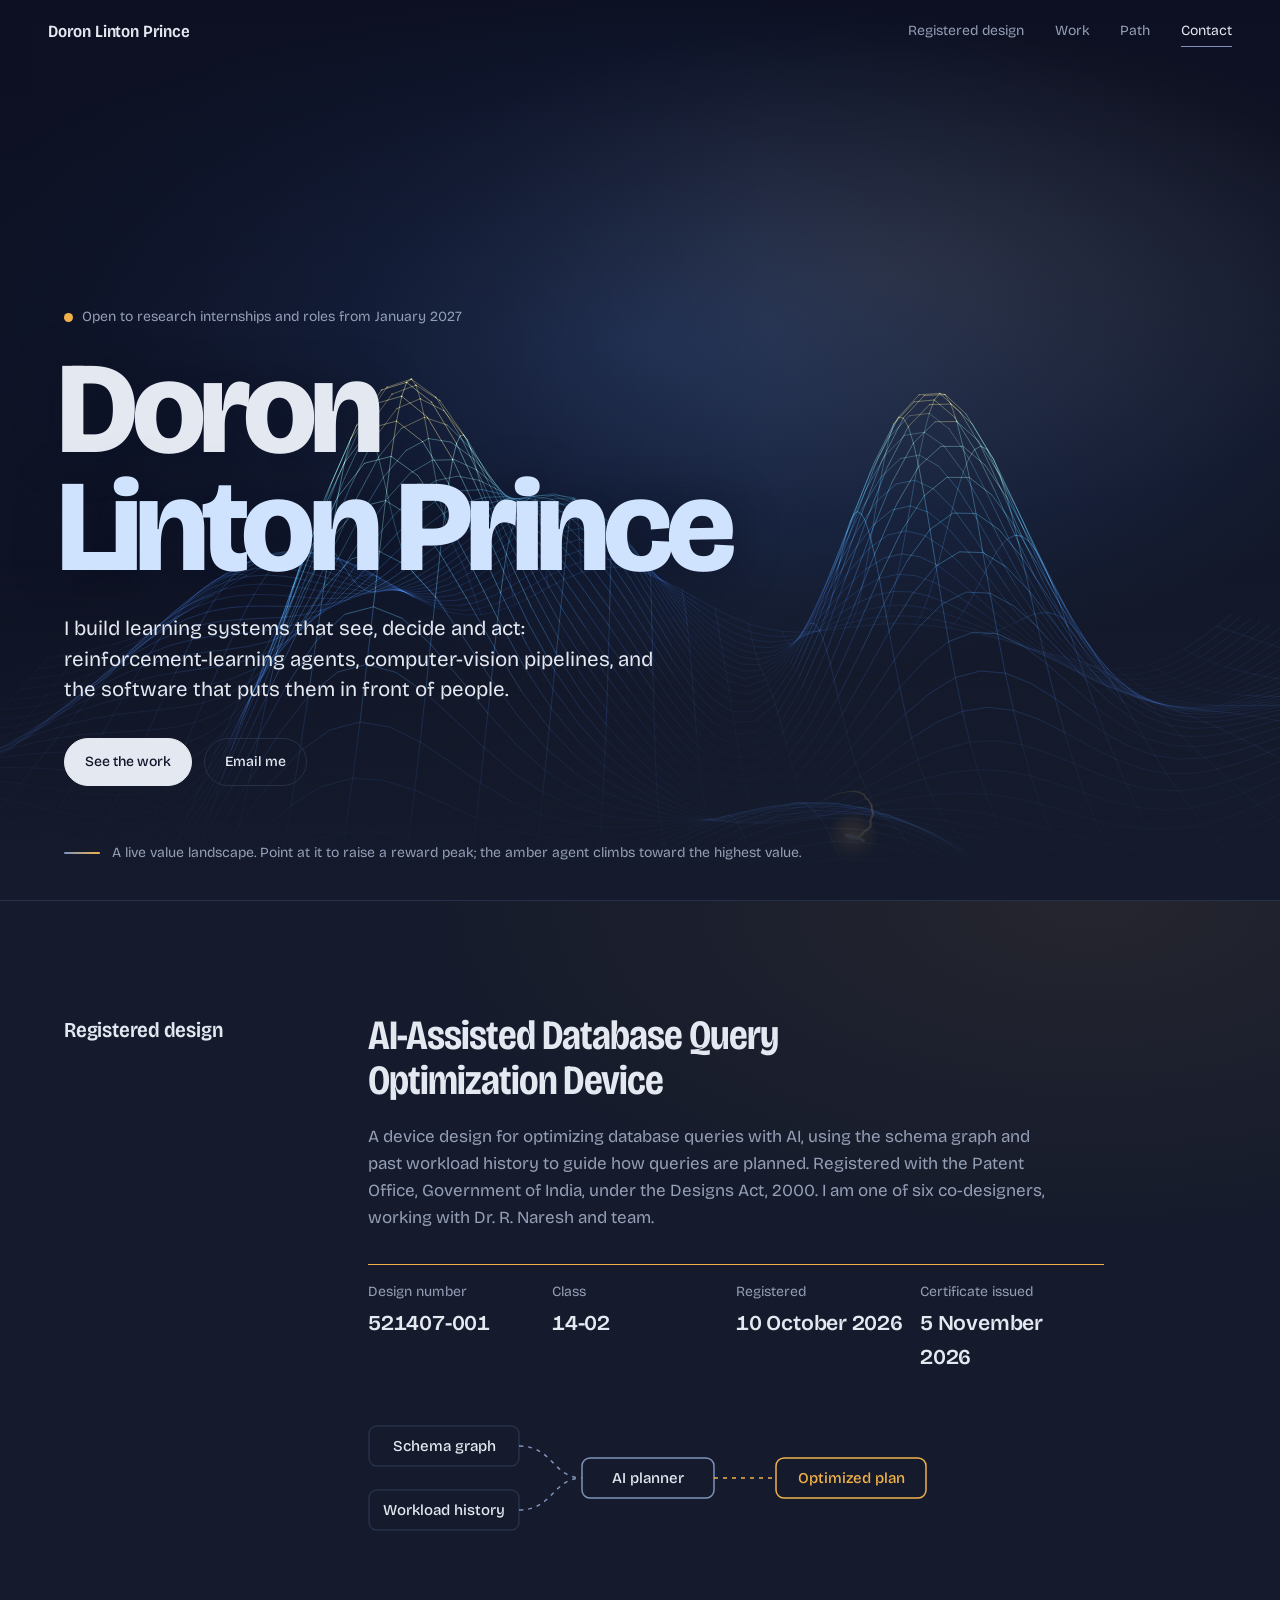
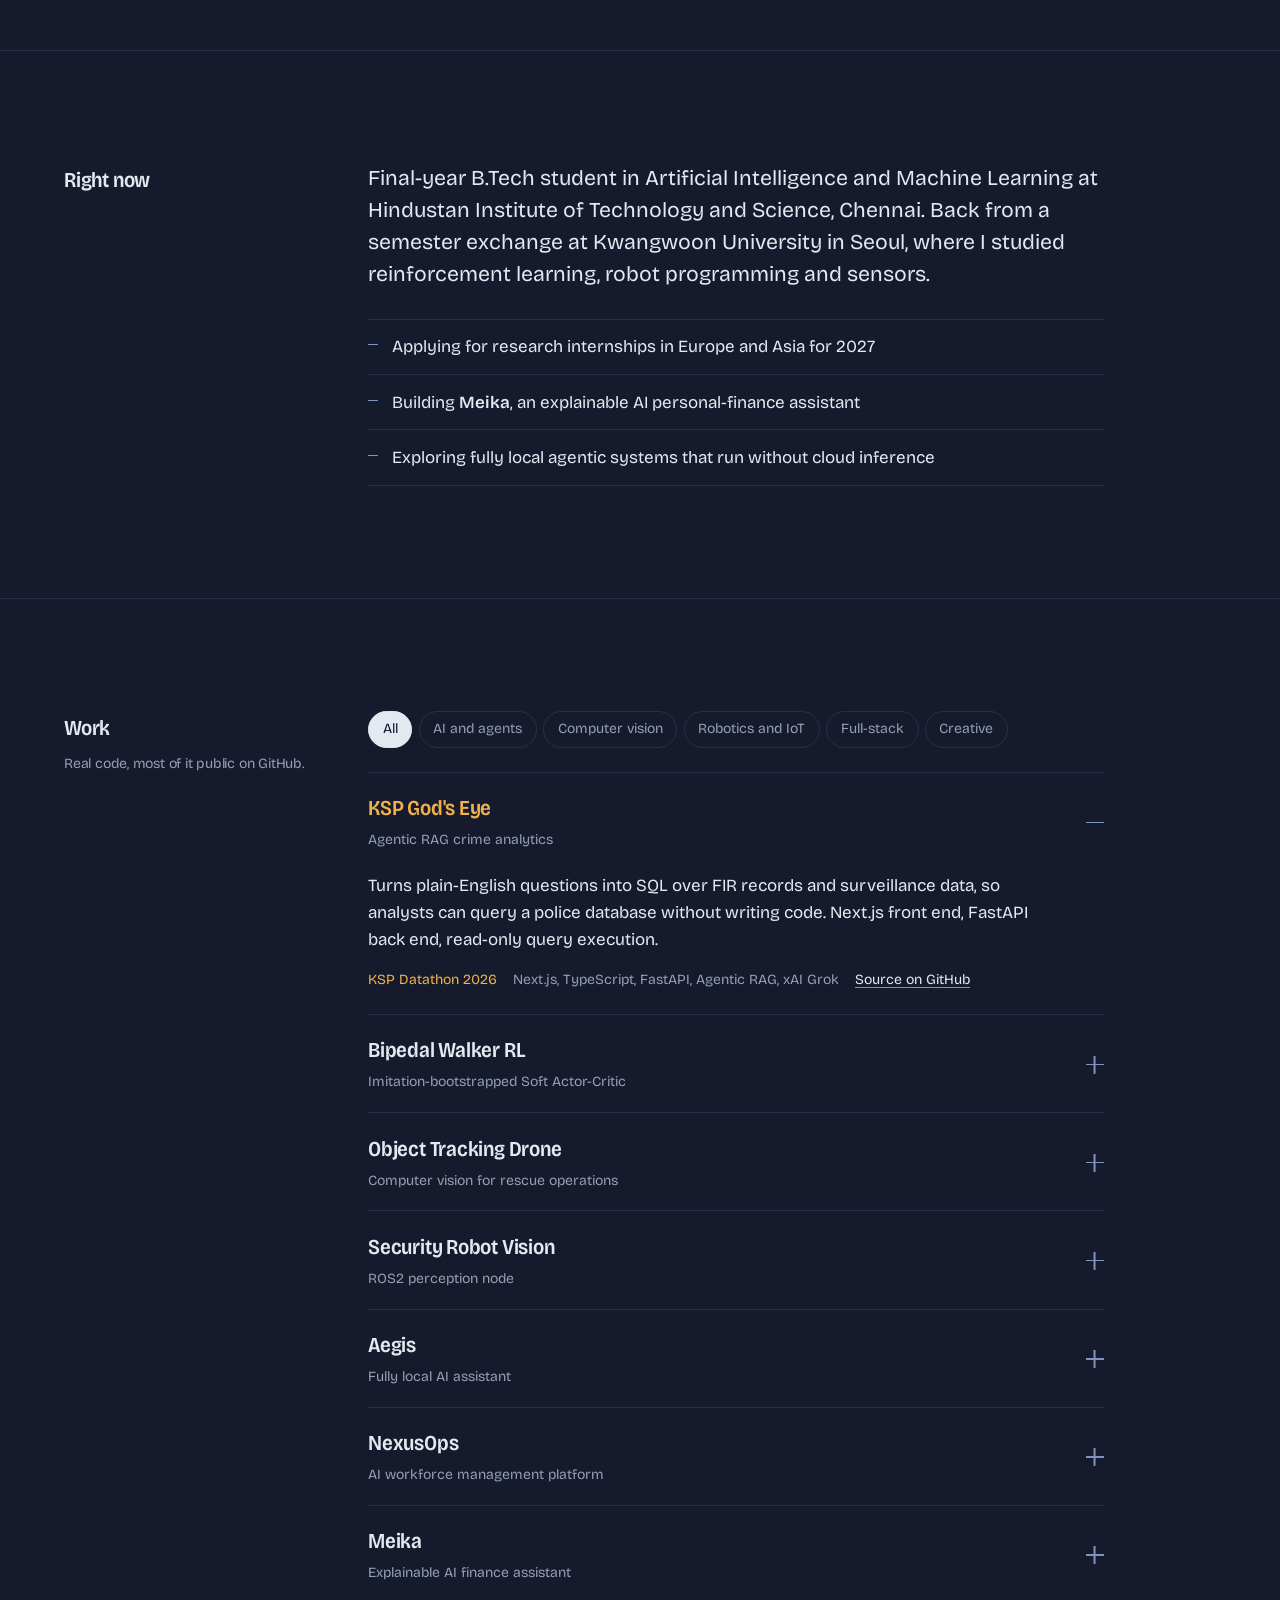
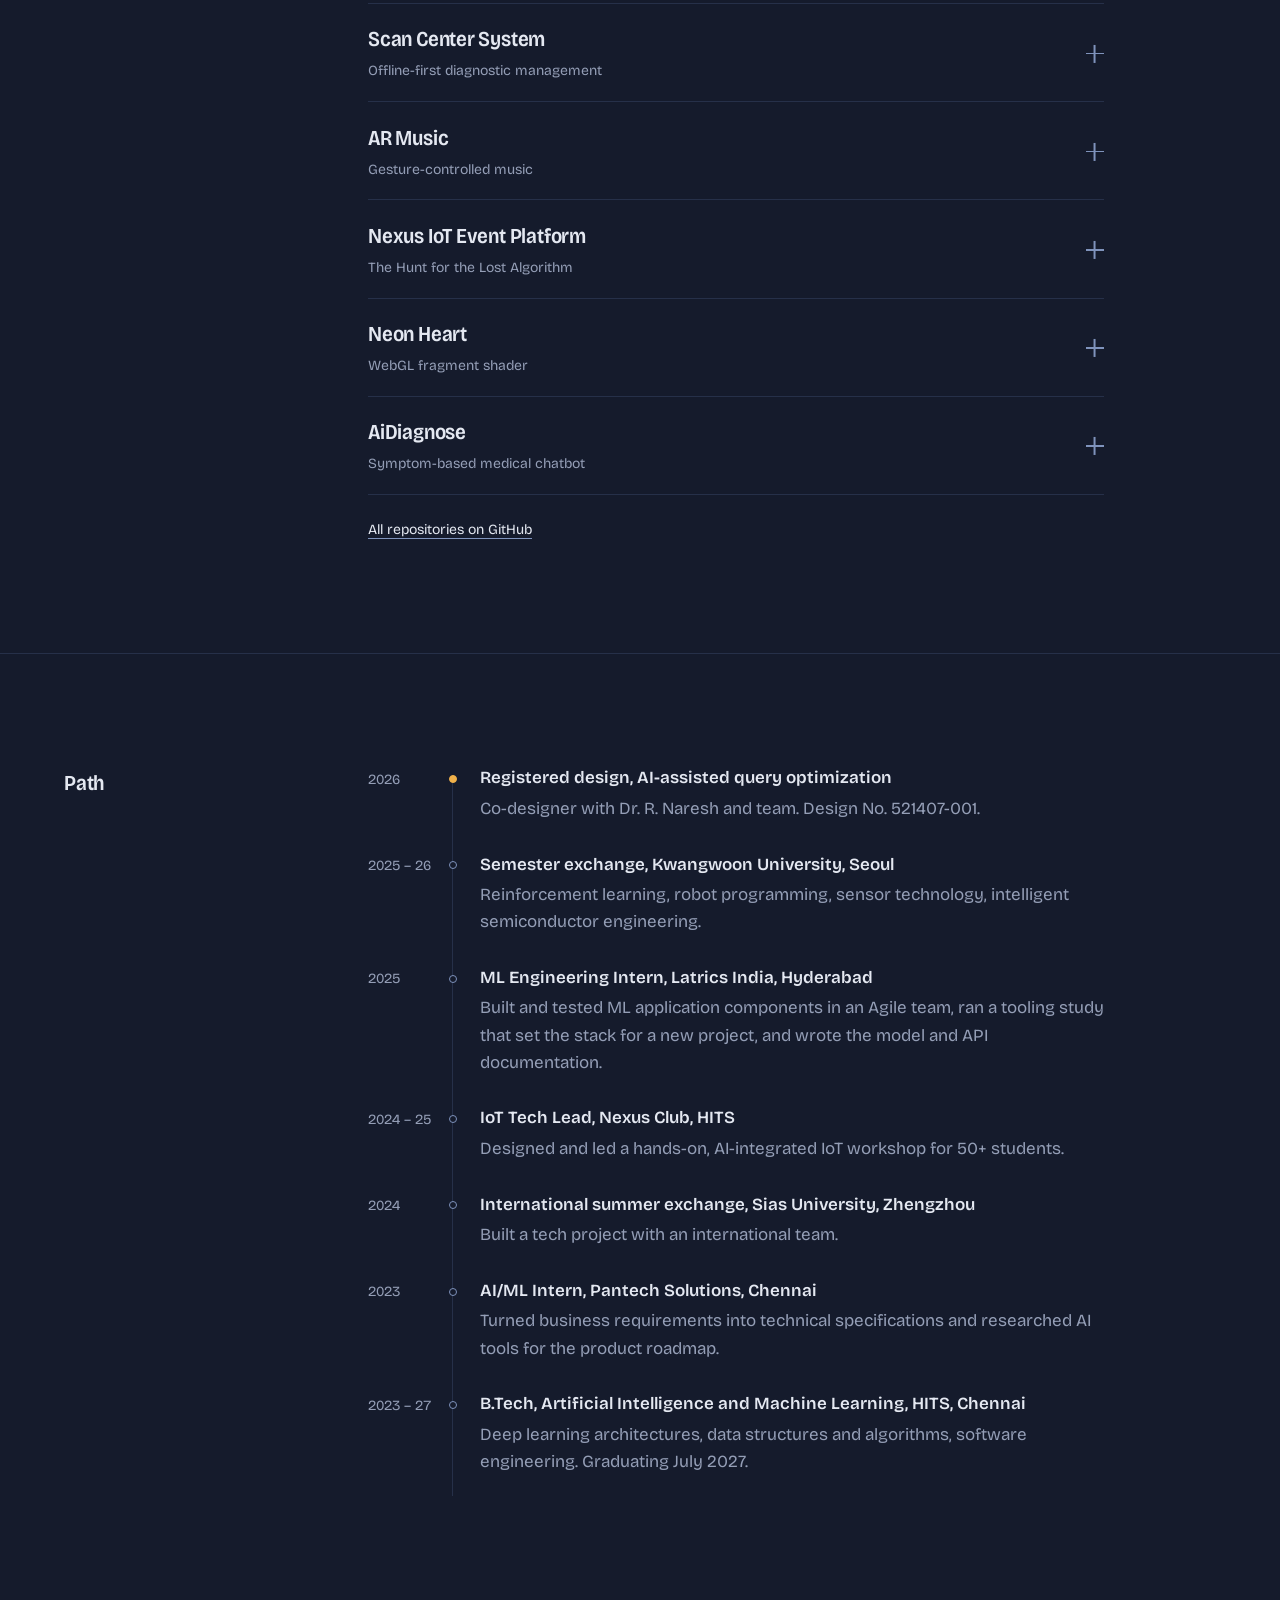
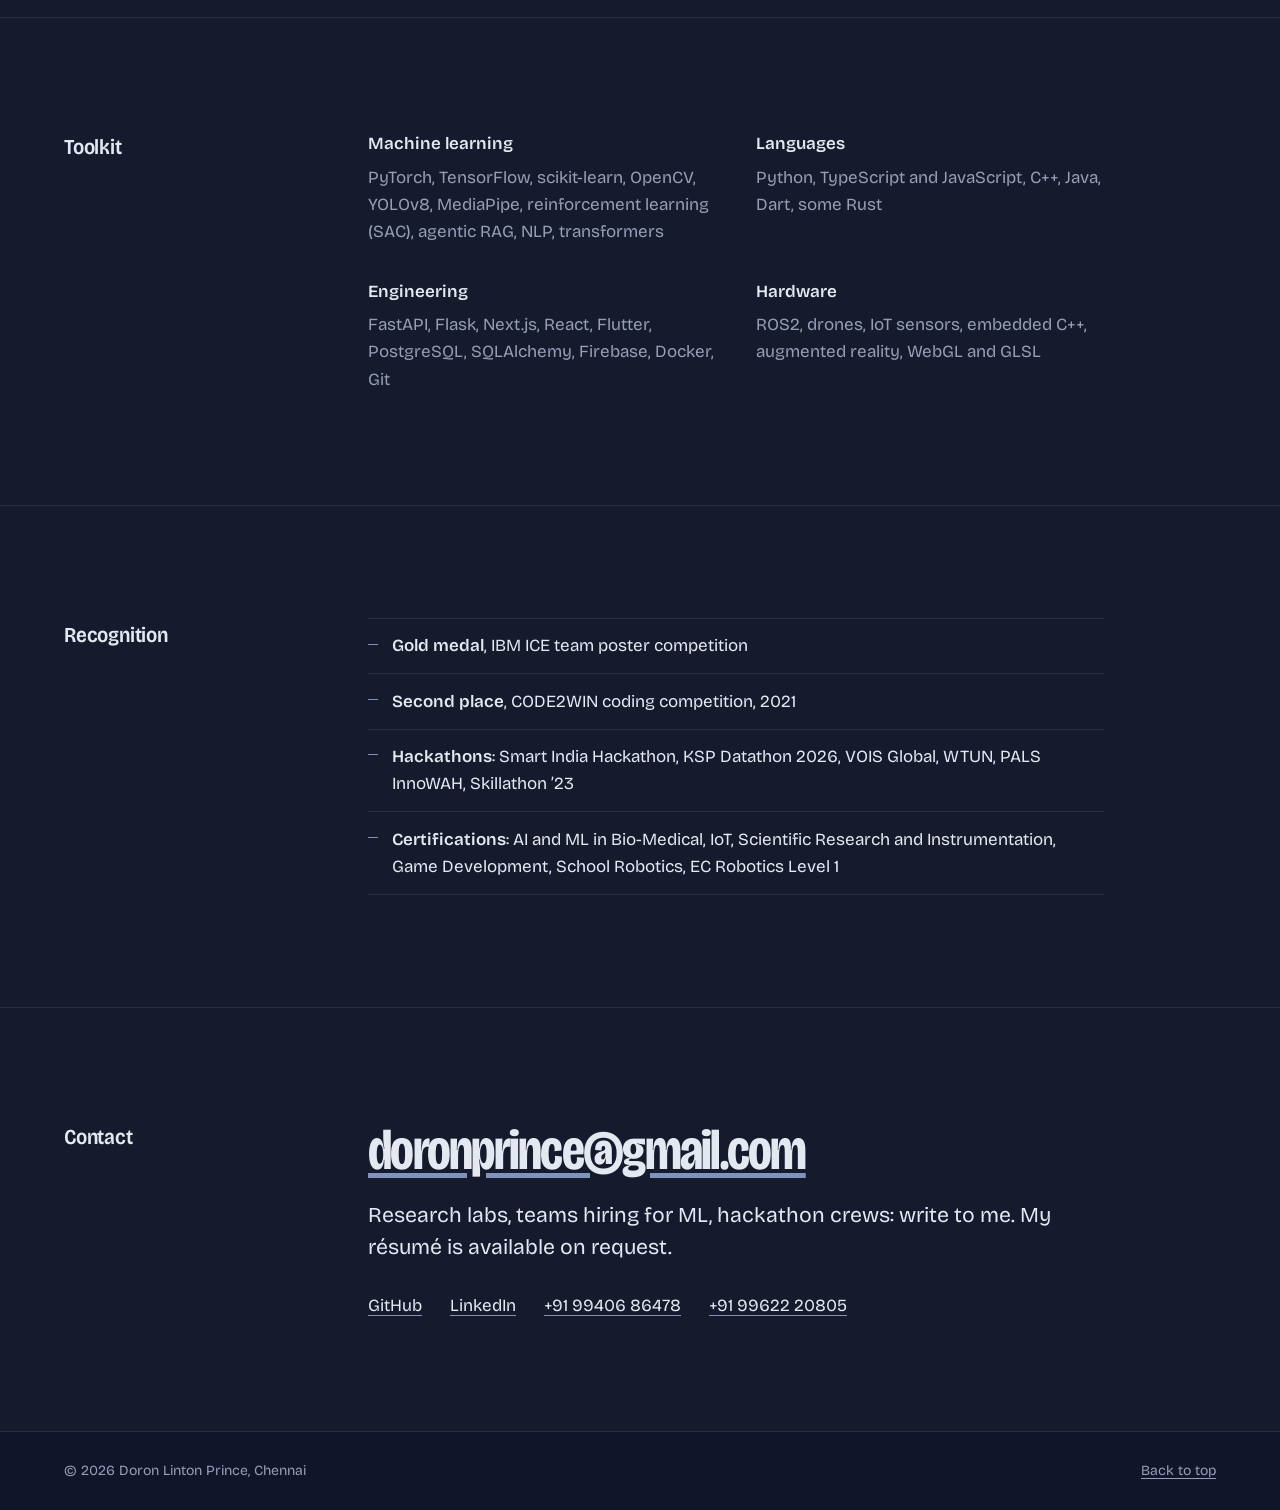
==== commit 9df82b53: "Redesign v2: bold 3D value-terrain hero, cache-busted assets - Hero is a glowing perspective wirefra" ====
--- a/index.html
+++ b/index.html
@@ -3,488 +3,281 @@
 <head>
 <meta charset="UTF-8">
 <meta name="viewport" content="width=device-width, initial-scale=1.0">
-<title>Doron Linton Prince — AI &amp; Machine Learning Engineer</title>
-<meta name="description" content="Doron Linton Prince — AI/ML engineer building agentic systems, computer vision pipelines and full-stack products. B.Tech AI &amp; ML, Hindustan Institute of Technology and Science.">
+<title>Doron Linton Prince — AI &amp; Machine Learning</title>
+<meta name="description" content="Doron Linton Prince — AI/ML engineer working on reinforcement learning, computer vision and agentic systems. Co-designer of a registered AI-assisted database query optimization device (Design No. 521407-001).">
 <meta name="author" content="Doron Linton Prince">
-<meta name="theme-color" content="#05060b">
+<meta name="theme-color" content="#151b2c">
 
 <meta property="og:type" content="website">
 <meta property="og:url" content="https://doronlintonprince.me/">
-<meta property="og:title" content="Doron Linton Prince — AI &amp; Machine Learning Engineer">
-<meta property="og:description" content="Agentic AI, computer vision and full-stack systems. Two ML internships, exchange semesters in Seoul, and a portfolio of shipped projects.">
+<meta property="og:title" content="Doron Linton Prince — AI &amp; Machine Learning">
+<meta property="og:description" content="Reinforcement learning, computer vision and agentic systems. Registered design for an AI-assisted database query optimization device.">
 <meta name="twitter:card" content="summary_large_image">
 
 <link rel="preconnect" href="https://fonts.googleapis.com">
 <link rel="preconnect" href="https://fonts.gstatic.com" crossorigin>
-<link rel="stylesheet" href="https://fonts.googleapis.com/css2?family=Space+Grotesk:wght@300;400;500;600;700&family=JetBrains+Mono:wght@300;400;500&display=swap">
-<link rel="icon" href="data:image/svg+xml,<svg xmlns='http://www.w3.org/2000/svg' viewBox='0 0 100 100'><rect width='100' height='100' rx='22' fill='%2305060b'/><text y='72' x='50' text-anchor='middle' font-size='62' font-family='monospace' font-weight='bold' fill='%2300e5ff'>D</text></svg>">
-<link rel="stylesheet" href="assets/styles.css">
-
-<!-- Scroll-reveal starts elements at opacity 0 and JS fades them in.
-     Without JS that would hide the entire page, so opt out up front. -->
-<noscript>
-  <style>
-    .reveal{ opacity:1 !important; transform:none !important; }
-    .preloader{ display:none !important; }
-    .hero__title .decrypt{ transform:none !important; animation:none !important; }
-    /* The project grid and its filters are both JS-driven — hide the dead
-       controls rather than leaving six chips that do nothing when clicked. */
-    #filters{ display:none !important; }
-    .noscript-note{ display:block !important; }
-  </style>
-</noscript>
+<link rel="stylesheet" href="https://fonts.googleapis.com/css2?family=Bricolage+Grotesque:opsz,wdth,wght@12..96,75..100,300..800&display=swap">
+<link rel="icon" href="data:image/svg+xml,<svg xmlns='http://www.w3.org/2000/svg' viewBox='0 0 100 100'><rect width='100' height='100' rx='26' fill='%23151b2c'/><path d='M18 70 Q38 30 50 52 T82 34' fill='none' stroke='%237f93bc' stroke-width='5'/><circle cx='82' cy='34' r='8' fill='%23f0b14a'/></svg>">
+<link rel="stylesheet" href="assets/styles.css?v=20261117b">
 </head>
 <body>
 
-<!-- ═══════════ PRELOADER ═══════════ -->
-<div class="preloader" id="preloader">
-  <div class="preloader__inner">
-    <div class="preloader__mono">DLP</div>
-    <div class="preloader__bar"><span id="preBar"></span></div>
-    <div class="preloader__pct"><span id="prePct">0</span>%</div>
-  </div>
-</div>
-
-<!-- ═══════════ BACKGROUND LAYERS ═══════════ -->
-<canvas id="bgCanvas" aria-hidden="true"></canvas>
-<div class="grain" aria-hidden="true"></div>
-<div class="vignette" aria-hidden="true"></div>
-
-<!-- ═══════════ CURSOR ═══════════ -->
-<div class="cursor" id="cursorDot" aria-hidden="true"></div>
-<div class="cursor-ring" id="cursorRing" aria-hidden="true"></div>
-
-<!-- ═══════════ SCROLL PROGRESS ═══════════ -->
-<div class="scroll-progress"><span id="scrollBar"></span></div>
-
-<!-- ═══════════ NAV ═══════════ -->
+<a class="skip" href="#main">Skip to content</a>
+
 <header class="nav" id="nav">
-  <a href="#home" class="nav__brand" data-magnetic>
-    <span class="nav__mark">D</span>
-    <span class="nav__name">Doron<span class="accent">.</span></span>
-  </a>
-  <nav class="nav__links" id="navLinks">
-    <a href="#about"      data-nav>About</a>
-    <a href="#experience" data-nav>Experience</a>
-    <a href="#projects"   data-nav>Projects</a>
-    <a href="#skills"     data-nav>Skills</a>
-    <a href="#contact"    data-nav>Contact</a>
+  <a href="#top" class="nav__brand">Doron Linton Prince</a>
+  <nav class="nav__links" aria-label="Sections">
+    <a href="#design">Registered design</a>
+    <a href="#work">Work</a>
+    <a href="#path">Path</a>
+    <a href="#contact">Contact</a>
   </nav>
-  <a href="mailto:doronprince@gmail.com?subject=R%C3%A9sum%C3%A9%20request" class="btn btn--ghost nav__cta" data-magnetic>
-    Request résumé <span class="btn__arrow">→</span>
-  </a>
-  <button class="nav__burger" id="burger" aria-label="Toggle navigation" aria-expanded="false">
-    <span></span><span></span>
-  </button>
 </header>
 
-<main>
-
-<!-- ═══════════ HERO ═══════════ -->
-<section class="hero" id="home">
-  <div class="hero__glow" aria-hidden="true"></div>
-  <div class="wrap hero__wrap">
-
-    <p class="hero__eyebrow reveal">
-      <span class="dot"></span> Chennai, India &nbsp;·&nbsp; Open to internships
+<main id="main">
+
+<!-- ═══ HERO: live value landscape ═══ -->
+<section class="hero" id="top" aria-labelledby="hero-name">
+  <canvas class="hero__field" id="field" aria-hidden="true"></canvas>
+
+  <div class="hero__inner">
+    <p class="hero__status"><span class="pulse" aria-hidden="true"></span>Open to research internships and roles from January 2027</p>
+
+    <h1 class="hero__name" id="hero-name">
+      <span>Doron</span>
+      <span>Linton Prince</span>
+    </h1>
+
+    <p class="hero__lede">
+      I build learning systems that see, decide and act: reinforcement-learning agents,
+      computer-vision pipelines, and the software that puts them in front of people.
     </p>
 
-    <h1 class="hero__title">
-      <span class="line"><span class="decrypt" data-text="DORON">DORON</span></span>
-      <span class="line"><span class="decrypt outline" data-text="LINTON">LINTON</span></span>
-      <span class="line"><span class="decrypt" data-text="PRINCE">PRINCE</span></span>
-    </h1>
-
-    <div class="hero__role reveal">
-      <span class="hero__role-static">I build</span>
-      <span class="rotator" id="rotator" aria-live="polite">
-        <span>agentic AI systems</span>
-        <span>computer vision pipelines</span>
-        <span>full-stack products</span>
-        <span>things that ship</span>
-      </span>
-    </div>
-
-    <p class="hero__lede reveal">
-      Final-year B.Tech student in Artificial Intelligence &amp; Machine Learning with two ML
-      internships, a completed exchange semester at Kwangwoon University in Seoul, and a habit of
-      turning research ideas into working software.
-    </p>
-
-    <div class="hero__actions reveal">
-      <a href="#projects" class="btn btn--solid" data-magnetic>
-        View the work <span class="btn__arrow">→</span>
-      </a>
-      <a href="mailto:doronprince@gmail.com" class="btn btn--ghost" data-magnetic>
-        Get in touch
-      </a>
-    </div>
-
-    <div class="hero__stats reveal">
-      <div class="stat"><b data-count="2">0</b><span>ML internships</span></div>
-      <div class="stat"><b data-count="12">0</b><span>Shipped projects</span></div>
-      <div class="stat"><b data-count="50" data-suffix="+">0</b><span>Students trained</span></div>
-      <div class="stat"><b data-count="3">0</b><span>Countries studied in</span></div>
-    </div>
-
-  </div>
-
-  <div class="hero__scroll" aria-hidden="true">
-    <span>SCROLL</span><i></i>
-  </div>
-</section>
-
-<!-- ═══════════ ABOUT ═══════════ -->
-<section class="section" id="about">
+    <div class="hero__actions">
+      <a class="btn btn--solid" href="#work">See the work</a>
+      <a class="btn" href="mailto:doronprince@gmail.com">Email me</a>
+    </div>
+  </div>
+
+  <p class="hero__legend" aria-hidden="true">
+    <span class="legend__line"></span>A live value landscape. Point at it to raise a reward peak;
+    the amber agent climbs toward the highest value.
+  </p>
+</section>
+
+<!-- ═══ REGISTERED DESIGN ═══ -->
+<section class="band band--design" id="design" aria-labelledby="design-title">
+  <div class="wrap row">
+    <h2 class="row__head" id="design-title">Registered design</h2>
+
+    <div class="row__body">
+      <article class="ip">
+        <h3 class="ip__title">AI-Assisted Database Query Optimization Device</h3>
+        <p class="ip__text">
+          A device design for optimizing database queries with AI, using the schema graph and
+          past workload history to guide how queries are planned. Registered with the Patent Office,
+          Government of India, under the Designs Act, 2000. I am one of six co-designers, working
+          with Dr.&nbsp;R.&nbsp;Naresh and team.
+        </p>
+
+        <dl class="ip__facts">
+          <div><dt>Design number</dt><dd class="num">521407-001</dd></div>
+          <div><dt>Class</dt><dd class="num">14-02</dd></div>
+          <div><dt>Registered</dt><dd><time datetime="2026-10-10">10 October 2026</time></dd></div>
+          <div><dt>Certificate issued</dt><dd><time datetime="2026-11-05">5 November 2026</time></dd></div>
+        </dl>
+
+        <svg class="ip__diagram" viewBox="0 0 560 120" role="img" aria-label="Diagram: schema graph and workload history feed an AI planner that produces an optimized query plan">
+          <g class="dg-node"><rect x="1" y="8" width="150" height="40" rx="8"/><text x="76" y="33">Schema graph</text></g>
+          <g class="dg-node"><rect x="1" y="72" width="150" height="40" rx="8"/><text x="76" y="97">Workload history</text></g>
+          <g class="dg-node dg-node--core"><rect x="214" y="40" width="132" height="40" rx="8"/><text x="280" y="65">AI planner</text></g>
+          <g class="dg-node dg-node--out"><rect x="408" y="40" width="150" height="40" rx="8"/><text x="483" y="65">Optimized plan</text></g>
+          <path class="dg-edge" d="M151 28 C185 28 185 60 214 60"/>
+          <path class="dg-edge" d="M151 92 C185 92 185 60 214 60"/>
+          <path class="dg-edge dg-edge--hot" d="M346 60 L408 60"/>
+        </svg>
+      </article>
+    </div>
+  </div>
+</section>
+
+<!-- ═══ NOW ═══ -->
+<section class="band" id="now" aria-labelledby="now-title">
+  <div class="wrap row">
+    <h2 class="row__head" id="now-title">Right now</h2>
+    <div class="row__body">
+      <p class="lead">
+        Final-year B.Tech student in Artificial Intelligence and Machine Learning at Hindustan
+        Institute of Technology and Science, Chennai. Back from a semester exchange at Kwangwoon
+        University in Seoul, where I studied reinforcement learning, robot programming and sensors.
+      </p>
+      <ul class="now">
+        <li>Applying for research internships in Europe and Asia for 2027</li>
+        <li>Building <b>Meika</b>, an explainable AI personal-finance assistant</li>
+        <li>Exploring fully local agentic systems that run without cloud inference</li>
+      </ul>
+    </div>
+  </div>
+</section>
+
+<!-- ═══ WORK ═══ -->
+<section class="band" id="work" aria-labelledby="work-title">
+  <div class="wrap row">
+    <div class="row__head">
+      <h2 id="work-title">Work</h2>
+      <p class="row__note">Real code, most of it public on GitHub.</p>
+    </div>
+
+    <div class="row__body">
+      <div class="filters" id="filters" role="group" aria-label="Filter projects">
+        <button class="filter is-active" data-filter="all" aria-pressed="true">All</button>
+        <button class="filter" data-filter="ai" aria-pressed="false">AI and agents</button>
+        <button class="filter" data-filter="cv" aria-pressed="false">Computer vision</button>
+        <button class="filter" data-filter="robotics" aria-pressed="false">Robotics and IoT</button>
+        <button class="filter" data-filter="fullstack" aria-pressed="false">Full-stack</button>
+        <button class="filter" data-filter="creative" aria-pressed="false">Creative</button>
+      </div>
+
+      <ol class="projects" id="projects">
+        <!-- rendered by main.js; the noscript list below covers no-JS visitors -->
+      </ol>
+      <noscript>
+        <p class="muted">The project list needs JavaScript. Browse the repositories at
+        <a href="https://github.com/doronprince?tab=repositories">github.com/doronprince</a>.</p>
+      </noscript>
+
+      <p class="more"><a href="https://github.com/doronprince?tab=repositories" target="_blank" rel="noopener">All repositories on GitHub</a></p>
+    </div>
+  </div>
+</section>
+
+<!-- ═══ PATH (dated, so a real sequence) ═══ -->
+<section class="band" id="path" aria-labelledby="path-title">
+  <div class="wrap row">
+    <h2 class="row__head" id="path-title">Path</h2>
+    <div class="row__body">
+      <ol class="path">
+        <li>
+          <time>2026</time>
+          <div>
+            <h3>Registered design, AI-assisted query optimization</h3>
+            <p>Co-designer with Dr. R. Naresh and team. Design No. 521407-001.</p>
+          </div>
+        </li>
+        <li>
+          <time>2025 – 26</time>
+          <div>
+            <h3>Semester exchange, Kwangwoon University, Seoul</h3>
+            <p>Reinforcement learning, robot programming, sensor technology, intelligent semiconductor engineering.</p>
+          </div>
+        </li>
+        <li>
+          <time>2025</time>
+          <div>
+            <h3>ML Engineering Intern, Latrics India, Hyderabad</h3>
+            <p>Built and tested ML application components in an Agile team, ran a tooling study that set the stack for a new project, and wrote the model and API documentation.</p>
+          </div>
+        </li>
+        <li>
+          <time>2024 – 25</time>
+          <div>
+            <h3>IoT Tech Lead, Nexus Club, HITS</h3>
+            <p>Designed and led a hands-on, AI-integrated IoT workshop for 50+ students.</p>
+          </div>
+        </li>
+        <li>
+          <time>2024</time>
+          <div>
+            <h3>International summer exchange, Sias University, Zhengzhou</h3>
+            <p>Built a tech project with an international team.</p>
+          </div>
+        </li>
+        <li>
+          <time>2023</time>
+          <div>
+            <h3>AI/ML Intern, Pantech Solutions, Chennai</h3>
+            <p>Turned business requirements into technical specifications and researched AI tools for the product roadmap.</p>
+          </div>
+        </li>
+        <li>
+          <time>2023 – 27</time>
+          <div>
+            <h3>B.Tech, Artificial Intelligence and Machine Learning, HITS, Chennai</h3>
+            <p>Deep learning architectures, data structures and algorithms, software engineering. Graduating July 2027.</p>
+          </div>
+        </li>
+      </ol>
+    </div>
+  </div>
+</section>
+
+<!-- ═══ TOOLKIT ═══ -->
+<section class="band" id="toolkit" aria-labelledby="toolkit-title">
+  <div class="wrap row">
+    <h2 class="row__head" id="toolkit-title">Toolkit</h2>
+    <div class="row__body toolkit">
+      <div>
+        <h3>Machine learning</h3>
+        <p>PyTorch, TensorFlow, scikit-learn, OpenCV, YOLOv8, MediaPipe, reinforcement learning (SAC), agentic RAG, NLP, transformers</p>
+      </div>
+      <div>
+        <h3>Languages</h3>
+        <p>Python, TypeScript and JavaScript, C++, Java, Dart, some Rust</p>
+      </div>
+      <div>
+        <h3>Engineering</h3>
+        <p>FastAPI, Flask, Next.js, React, Flutter, PostgreSQL, SQLAlchemy, Firebase, Docker, Git</p>
+      </div>
+      <div>
+        <h3>Hardware</h3>
+        <p>ROS2, drones, IoT sensors, embedded C++, augmented reality, WebGL and GLSL</p>
+      </div>
+    </div>
+  </div>
+</section>
+
+<!-- ═══ RECOGNITION ═══ -->
+<section class="band" id="recognition" aria-labelledby="rec-title">
+  <div class="wrap row">
+    <h2 class="row__head" id="rec-title">Recognition</h2>
+    <div class="row__body">
+      <ul class="plain">
+        <li><b>Gold medal</b>, IBM ICE team poster competition</li>
+        <li><b>Second place</b>, CODE2WIN coding competition, 2021</li>
+        <li><b>Hackathons</b>: Smart India Hackathon, KSP Datathon 2026, VOIS Global, WTUN, PALS InnoWAH, Skillathon ’23</li>
+        <li><b>Certifications</b>: AI and ML in Bio-Medical, IoT, Scientific Research and Instrumentation, Game Development, School Robotics, EC Robotics Level 1</li>
+      </ul>
+    </div>
+  </div>
+</section>
+
+<!-- ═══ CONTACT ═══ -->
+<section class="band band--contact" id="contact" aria-labelledby="contact-title">
+  <div class="wrap row">
+    <h2 class="row__head" id="contact-title">Contact</h2>
+    <div class="row__body">
+      <p class="contact__big"><a href="mailto:doronprince@gmail.com">doronprince@gmail.com</a></p>
+      <p class="lead">Research labs, teams hiring for ML, hackathon crews: write to me.
+        My résumé is available on request.</p>
+      <ul class="links">
+        <li><a href="https://github.com/doronprince" target="_blank" rel="noopener">GitHub</a></li>
+        <li><a href="https://www.linkedin.com/in/doron-linton-prince-3757b4299/" target="_blank" rel="noopener">LinkedIn</a></li>
+        <li><a href="tel:+919940686478">+91 99406 86478</a></li>
+        <li><a href="tel:+919962220805">+91 99622 20805</a></li>
+      </ul>
+    </div>
+  </div>
+</section>
+
+</main>
+
+<footer class="footer">
   <div class="wrap">
-    <div class="sec-head reveal">
-      <span class="sec-num">01</span>
-      <h2 class="sec-title">About</h2>
-      <div class="sec-rule"></div>
-    </div>
-
-    <div class="about">
-      <div class="about__text">
-        <p class="reveal lead">
-          I work at the seam between machine learning research and software that people
-          actually use.
-        </p>
-        <p class="reveal">
-          Most of what I build starts as a question — can a language model reason over a police
-          records database? can a drone track a person through a disaster site? can a finance app
-          explain <em>why</em> it flagged your spending? — and ends as a deployed system with a
-          backend, a UI, and a real user on the other side.
-        </p>
-        <p class="reveal">
-          My core is Python and the modern ML stack: PyTorch, TensorFlow, OpenCV, and increasingly
-          agentic architectures built on retrieval and tool use. Around that I write the rest of the
-          product — FastAPI services, Next.js and Flutter frontends, and the IoT and robotics glue
-          that connects software to hardware.
-        </p>
-        <p class="reveal">
-          Two internships at <strong>Latrics India</strong> and <strong>Pantech Solutions</strong>
-          taught me the unglamorous half: sprint planning, code review, documentation that survives
-          handover. Exchange programmes in <strong>South Korea</strong> and <strong>China</strong>
-          taught me the other half — how to build with people who don't share your first language.
-        </p>
-
-        <div class="about__now reveal">
-          <h3>Currently</h3>
-          <ul class="ticks">
-            <li>Back in <strong>Chennai</strong> after a semester exchange at Kwangwoon University, Seoul</li>
-            <li>Building <strong>Meika</strong>, an explainable AI personal-finance assistant</li>
-            <li>Exploring fully-local agentic systems that run without cloud inference</li>
-            <li><strong>Open to internships</strong> and research collaborations</li>
-          </ul>
-        </div>
-      </div>
-
-      <aside class="about__card reveal">
-        <div class="idcard">
-          <div class="idcard__orbit" aria-hidden="true">
-            <i></i><i></i><i></i>
-            <div class="idcard__mono">DLP</div>
-          </div>
-          <div class="idcard__meta">
-            <div class="row"><span>ROLE</span><b>AI / ML Engineer</b></div>
-            <div class="row"><span>DEGREE</span><b>B.Tech AI &amp; ML · 2027</b></div>
-            <div class="row"><span>SCHOOL</span><b>Hindustan Inst. of Tech &amp; Science</b></div>
-            <div class="row"><span>BASE</span><b>Chennai, India</b></div>
-            <div class="row"><span>STATUS</span><b class="live"><i></i>Open to internships</b></div>
-          </div>
-        </div>
-      </aside>
-    </div>
-  </div>
-</section>
-
-<!-- ═══════════ EXPERIENCE + EDUCATION ═══════════ -->
-<section class="section" id="experience">
-  <div class="wrap">
-    <div class="sec-head reveal">
-      <span class="sec-num">02</span>
-      <h2 class="sec-title">Experience</h2>
-      <div class="sec-rule"></div>
-    </div>
-
-    <div class="cols">
-
-      <div class="col">
-        <h3 class="col__label reveal">Professional</h3>
-        <ol class="timeline">
-
-          <li class="tl reveal">
-            <div class="tl__dot"></div>
-            <div class="tl__when">May 2025 — Jun 2025</div>
-            <h4 class="tl__role">ML Engineering Intern</h4>
-            <div class="tl__org">Latrics India Private Limited <span>· Hyderabad</span></div>
-            <ul class="tl__points">
-              <li>Built and tested components for ML-based applications across design, coding, performance testing and debugging cycles.</li>
-              <li>Worked inside an Agile team — daily stand-ups and sprint planning on AI and data-science initiatives.</li>
-              <li>Ran a comparative study of emerging ML tooling that informed the technology stack chosen for a new project.</li>
-              <li>Authored the technical documentation for models and APIs, cutting onboarding time for new team members.</li>
-            </ul>
-            <div class="tags"><span>Python</span><span>TensorFlow</span><span>Agile</span><span>API docs</span></div>
-          </li>
-
-          <li class="tl reveal">
-            <div class="tl__dot"></div>
-            <div class="tl__when">Apr 2023 — May 2023</div>
-            <h4 class="tl__role">AI / ML Intern</h4>
-            <div class="tl__org">Pantech Solutions <span>· Chennai</span></div>
-            <ul class="tl__points">
-              <li>Translated business requirements into technical specifications for new software features alongside senior engineers.</li>
-              <li>Researched emerging AI technologies and presented findings that fed directly into the development roadmap.</li>
-              <li>Analysed large unstructured datasets and reported the insights back to the product team.</li>
-            </ul>
-            <div class="tags"><span>Python</span><span>Data analysis</span><span>Research</span></div>
-          </li>
-
-          <li class="tl reveal">
-            <div class="tl__dot"></div>
-            <div class="tl__when">2024 — 2025</div>
-            <h4 class="tl__role">IoT Tech Lead</h4>
-            <div class="tl__org">Nexus Club, HITS <span>· Chennai</span></div>
-            <ul class="tl__points">
-              <li>Designed and led a hands-on, AI-integrated IoT workshop that trained <strong>50+ university students</strong>.</li>
-              <li>Mentored junior club members and drove the club's IoT project track.</li>
-            </ul>
-            <div class="tags"><span>IoT</span><span>Teaching</span><span>Leadership</span></div>
-          </li>
-
-        </ol>
-      </div>
-
-      <div class="col">
-        <h3 class="col__label reveal">Education</h3>
-        <ol class="timeline">
-
-          <li class="tl reveal">
-            <div class="tl__dot"></div>
-            <div class="tl__when">Fall 2025 — Spring 2026</div>
-            <h4 class="tl__role">Semester Exchange</h4>
-            <div class="tl__org">Kwangwoon University <span>· Seoul, South Korea</span></div>
-            <ul class="tl__points">
-              <li>Advanced coursework in Artificial Intelligence, Robotics and Reinforcement Learning.</li>
-            </ul>
-            <div class="tags"><span>Robotics</span><span>RL</span><span>AI</span></div>
-          </li>
-
-          <li class="tl reveal">
-            <div class="tl__dot"></div>
-            <div class="tl__when">Expected 2027</div>
-            <h4 class="tl__role">B.Tech, Artificial Intelligence &amp; Machine Learning</h4>
-            <div class="tl__org">Hindustan Institute of Technology and Science <span>· Chennai</span></div>
-            <ul class="tl__points">
-              <li>Coursework: Deep Learning Architectures (CNNs, RNNs, Transformers), Data Structures &amp; Algorithms, Software Engineering Principles.</li>
-            </ul>
-            <div class="tags"><span>Deep learning</span><span>DSA</span><span>SDLC</span></div>
-          </li>
-
-          <li class="tl reveal">
-            <div class="tl__dot"></div>
-            <div class="tl__when">Summer 2024</div>
-            <h4 class="tl__role">International Summer Exchange</h4>
-            <div class="tl__org">Sias University <span>· Zhengzhou, China</span></div>
-            <ul class="tl__points">
-              <li>Selected for a competitive immersive technical and cultural exchange, collaborating with international students on a tech project.</li>
-            </ul>
-            <div class="tags"><span>Exchange</span><span>Collaboration</span></div>
-          </li>
-
-        </ol>
-      </div>
-
-    </div>
-  </div>
-</section>
-
-<!-- ═══════════ PROJECTS ═══════════ -->
-<section class="section" id="projects">
-  <div class="wrap">
-    <div class="sec-head reveal">
-      <span class="sec-num">03</span>
-      <h2 class="sec-title">Selected work</h2>
-      <div class="sec-rule"></div>
-    </div>
-
-    <p class="sec-lede reveal">
-      Twelve projects across agentic AI, computer vision, robotics and full-stack.
-      Everything below is real code — most of it public on GitHub.
-    </p>
-
-    <div class="filters reveal" id="filters">
-      <button class="chip is-active" data-filter="all">All</button>
-      <button class="chip" data-filter="ai">AI &amp; Agents</button>
-      <button class="chip" data-filter="cv">Computer Vision</button>
-      <button class="chip" data-filter="robotics">Robotics &amp; IoT</button>
-      <button class="chip" data-filter="fullstack">Full-Stack</button>
-      <button class="chip" data-filter="creative">Creative</button>
-    </div>
-
-    <p class="noscript-note">
-      The project gallery is rendered with JavaScript. With it disabled, browse the
-      repositories directly at
-      <a href="https://github.com/doronprince?tab=repositories" target="_blank" rel="noopener">github.com/doronprince</a>.
-    </p>
-
-    <div class="grid" id="projectGrid"><!-- injected by main.js --></div>
-
-    <div class="grid-more reveal">
-      <a class="btn btn--ghost" href="https://github.com/doronprince?tab=repositories" target="_blank" rel="noopener" data-magnetic>
-        All repositories on GitHub <span class="btn__arrow">→</span>
-      </a>
-    </div>
-  </div>
-</section>
-
-<!-- ═══════════ SKILLS ═══════════ -->
-<section class="section" id="skills">
-  <div class="wrap">
-    <div class="sec-head reveal">
-      <span class="sec-num">04</span>
-      <h2 class="sec-title">Toolkit</h2>
-      <div class="sec-rule"></div>
-    </div>
-
-    <div class="skills">
-
-      <div class="skillset reveal">
-        <h3>Languages</h3>
-        <div class="meters">
-          <div class="meter" data-level="95"><span class="meter__name">Python</span><span class="meter__note">Expert</span><i></i></div>
-          <div class="meter" data-level="82"><span class="meter__name">JavaScript / TypeScript</span><span class="meter__note">Strong</span><i></i></div>
-          <div class="meter" data-level="74"><span class="meter__name">C++</span><span class="meter__note">Proficient</span><i></i></div>
-          <div class="meter" data-level="72"><span class="meter__name">Java</span><span class="meter__note">Proficient</span><i></i></div>
-          <div class="meter" data-level="66"><span class="meter__name">Dart</span><span class="meter__note">Working</span><i></i></div>
-          <div class="meter" data-level="58"><span class="meter__name">Rust</span><span class="meter__note">Learning</span><i></i></div>
-        </div>
-      </div>
-
-      <div class="skillset reveal">
-        <h3>Machine learning</h3>
-        <div class="pills">
-          <span>PyTorch</span><span>TensorFlow</span><span>Scikit-learn</span><span>OpenCV</span>
-          <span>YOLOv8</span><span>MediaPipe</span><span>Pandas</span><span>NumPy</span>
-          <span>NLP</span><span>Agentic RAG</span><span>Reinforcement learning</span><span>SAC</span>
-          <span>CNNs</span><span>Transformers</span>
-        </div>
-      </div>
-
-      <div class="skillset reveal">
-        <h3>Engineering</h3>
-        <div class="pills">
-          <span>FastAPI</span><span>Flask</span><span>Next.js</span><span>React</span>
-          <span>Flutter</span><span>Tailwind CSS</span><span>SQLAlchemy</span><span>PostgreSQL</span>
-          <span>Firebase</span><span>Git</span><span>Docker</span><span>REST APIs</span>
-          <span>Agile / SDLC</span><span>Testing</span>
-        </div>
-      </div>
-
-      <div class="skillset reveal">
-        <h3>Systems &amp; hardware</h3>
-        <div class="pills">
-          <span>ROS2</span><span>IoT sensor integration</span><span>Embedded C++</span>
-          <span>Drone flight control</span><span>Augmented reality</span><span>WebGL / GLSL</span>
-        </div>
-      </div>
-
-    </div>
-  </div>
-</section>
-
-<!-- ═══════════ RECOGNITION ═══════════ -->
-<section class="section" id="beyond">
-  <div class="wrap">
-    <div class="sec-head reveal">
-      <span class="sec-num">05</span>
-      <h2 class="sec-title">Recognition</h2>
-      <div class="sec-rule"></div>
-    </div>
-
-    <div class="awards">
-      <article class="award reveal">
-        <div class="award__icon">🥇</div>
-        <h3>Gold Medallist</h3>
-        <p>IBM ICE Team Poster Making Competition — team of five, presenting an innovative tech solution.</p>
-      </article>
-      <article class="award reveal">
-        <div class="award__icon">🥈</div>
-        <h3>Second Place</h3>
-        <p>CODE2WIN coding competition, 2021.</p>
-      </article>
-      <article class="award reveal">
-        <div class="award__icon">⚡</div>
-        <h3>Hackathons</h3>
-        <p>Smart India Hackathon · VOIS Global · WTUN · PALS InnoWAH · Skillathon '23 · KSP Datathon 2026.</p>
-      </article>
-      <article class="award reveal">
-        <div class="award__icon">🎓</div>
-        <h3>Certifications</h3>
-        <p>AI &amp; ML in Bio-Medical · IoT Workshop · Scientific Research &amp; Instrumentation · Game Development · Complete School Robotics · EC Robotics Level-1.</p>
-      </article>
-    </div>
-  </div>
-</section>
-
-<!-- ═══════════ CONTACT ═══════════ -->
-<section class="section section--contact" id="contact">
-  <div class="wrap">
-    <div class="contact">
-      <p class="contact__eyebrow reveal">05 — Let's talk</p>
-      <h2 class="contact__title reveal">
-        Building something<br><span class="accent">interesting?</span>
-      </h2>
-      <p class="contact__lede reveal">
-        I'm open to internships, research collaborations and hackathon teams —
-        especially anything involving agentic AI, computer vision or robotics.
-      </p>
-
-      <a href="mailto:doronprince@gmail.com" class="mailto reveal" data-magnetic>
-        doronprince@gmail.com
-        <span class="btn__arrow">→</span>
-      </a>
-
-      <div class="contact__cards reveal">
-        <a class="ccard" href="tel:+919940686478">
-          <span class="ccard__k">Phone</span>
-          <b class="ccard__v">+91 99406 86478</b>
-        </a>
-        <a class="ccard" href="tel:+919962220805">
-          <span class="ccard__k">Alternate</span>
-          <b class="ccard__v">+91 99622 20805</b>
-        </a>
-        <a class="ccard" href="https://www.linkedin.com/in/doron-linton-prince-3757b4299/" target="_blank" rel="noopener">
-          <span class="ccard__k">LinkedIn</span>
-          <b class="ccard__v">/doron-linton-prince <span class="btn__arrow">↗</span></b>
-        </a>
-        <a class="ccard" href="https://github.com/doronprince" target="_blank" rel="noopener">
-          <span class="ccard__k">GitHub</span>
-          <b class="ccard__v">@doronprince <span class="btn__arrow">↗</span></b>
-        </a>
-        <div class="ccard ccard--static">
-          <span class="ccard__k">Based in</span>
-          <b class="ccard__v">Chennai, India</b>
-        </div>
-        <a class="ccard" href="mailto:doronprince@gmail.com?subject=R%C3%A9sum%C3%A9%20request">
-          <span class="ccard__k">Résumé</span>
-          <b class="ccard__v">Available on request <span class="btn__arrow">→</span></b>
-        </a>
-      </div>
-    </div>
-  </div>
-</section>
-
-</main>
-
-<footer class="footer">
-  <div class="wrap footer__wrap">
-    <span>© <span id="year">2026</span> Doron Linton Prince</span>
-    <span class="footer__mid">Chennai, India</span>
-    <a href="#home" data-magnetic>Back to top ↑</a>
+    <span>© <span id="year">2026</span> Doron Linton Prince, Chennai</span>
+    <a href="#top">Back to top</a>
   </div>
 </footer>
 
-<script src="assets/main.js" defer></script>
+<script src="assets/main.js?v=20261117b" defer></script>
 </body>
 </html>
--- a/assets/styles.css
+++ b/assets/styles.css
@@ -1,894 +1,389 @@
 /* ══════════════════════════════════════════════════════════
    Doron Linton Prince — portfolio
+   One bold element (the value-landscape hero), everything else quiet.
    ══════════════════════════════════════════════════════════ */
 
 :root{
-  --bg:          #05060b;
-  --bg-2:        #080a12;
-  --panel:       rgba(255,255,255,.028);
-  --panel-hi:    rgba(255,255,255,.055);
-  --line:        rgba(255,255,255,.09);
-  --line-hi:     rgba(255,255,255,.18);
-
-  --text:        #e8ecf4;
-  --text-dim:    #98a1b5;
-  --text-faint:  #5d6478;
-
-  --cyan:        #00e5ff;
-  --violet:      #8b5cf6;
-  --pink:        #ff2e97;
-  --lime:        #b8ff3c;
-
-  --accent:      var(--cyan);
-  --glow:        0 0 42px rgba(0,229,255,.28);
-
-  --sans: 'Space Grotesk', -apple-system, BlinkMacSystemFont, 'Segoe UI', sans-serif;
-  --mono: 'JetBrains Mono', ui-monospace, 'SF Mono', Menlo, monospace;
-
-  --wrap: 1200px;
-  --ease: cubic-bezier(.16,1,.3,1);
-  --ease-io: cubic-bezier(.65,.05,.36,1);
-}
-
-*,*::before,*::after{ box-sizing:border-box; margin:0; padding:0; }
-
-html{
-  scroll-behavior:smooth;
-  -webkit-text-size-adjust:100%;
-}
+  --night:   #151b2c;   /* page */
+  --deep:    #10152a;   /* hero floor, footer */
+  --rule:    #263049;   /* hairlines */
+  --contour: #7f93bc;   /* field lines, secondary marks */
+  --paper:   #e4e8f1;   /* text */
+  --muted:   #949eb6;   /* secondary text */
+  --signal:  #f0b14a;   /* the agent, status, the registered design */
+
+  --font: 'Bricolage Grotesque', ui-sans-serif, system-ui, sans-serif;
+
+  /* type scale: 1.25 ratio from 1.0625rem body */
+  --t-sm: .875rem;
+  --t-base: 1.0625rem;
+  --t-md: 1.328rem;
+  --t-lg: 1.66rem;
+  --t-xl: 2.075rem;
+
+  --wrap: 72rem;
+  --gutter: clamp(1.25rem, 4vw, 3rem);
+  --ease: cubic-bezier(.2,.7,.2,1);
+}
+
+*,*::before,*::after{ box-sizing:border-box; }
+html{ scroll-behavior:smooth; -webkit-text-size-adjust:100%; }
+@media (prefers-reduced-motion: reduce){ html{ scroll-behavior:auto; } }
 
 body{
-  background:var(--bg);
-  color:var(--text);
-  font-family:var(--sans);
-  font-size:16px;
-  line-height:1.65;
-  overflow-x:hidden;
+  margin:0;
+  background:var(--night);
+  color:var(--paper);
+  font-family:var(--font);
+  font-size:var(--t-base);
+  line-height:1.6;
+  font-variation-settings:'opsz' 16;
   -webkit-font-smoothing:antialiased;
-  -moz-osx-font-smoothing:grayscale;
-}
-
-body.is-locked{ overflow:hidden; }
-
-img{ max-width:100%; display:block; }
-a{ color:inherit; text-decoration:none; }
-button{ font:inherit; color:inherit; background:none; border:0; cursor:pointer; }
-::selection{ background:var(--cyan); color:#04050a; }
-
-.wrap{ width:min(100% - 2.6rem, var(--wrap)); margin-inline:auto; }
-.accent{ color:var(--accent); }
-
-/* ── scrollbar ─────────────────────────────────── */
-::-webkit-scrollbar{ width:9px; }
-::-webkit-scrollbar-track{ background:var(--bg); }
-::-webkit-scrollbar-thumb{
-  background:linear-gradient(var(--cyan),var(--violet));
-  border-radius:9px;
-}
-
-/* ══════════════ PRELOADER ══════════════ */
-.preloader{
-  position:fixed; inset:0; z-index:9999;
-  background:var(--bg);
-  display:grid; place-items:center;
-  transition:opacity .7s var(--ease), visibility .7s;
-}
-.preloader.is-done{ opacity:0; visibility:hidden; }
-.preloader__inner{ text-align:center; }
-.preloader__mono{
-  font-family:var(--mono);
-  font-size:clamp(2.6rem,9vw,4.4rem);
-  font-weight:500; letter-spacing:.22em;
-  background:linear-gradient(100deg,var(--cyan),var(--violet),var(--cyan));
-  background-size:220% auto;
-  -webkit-background-clip:text; background-clip:text;
-  color:transparent;
-  animation:shimmer 2.4s linear infinite;
-}
-@keyframes shimmer{ to{ background-position:220% center; } }
-.preloader__bar{
-  width:min(240px,52vw); height:2px;
-  background:rgba(255,255,255,.1);
-  margin:1.6rem auto .9rem; overflow:hidden;
-}
-.preloader__bar span{
-  display:block; height:100%; width:0%;
-  background:linear-gradient(90deg,var(--cyan),var(--violet));
-  transition:width .25s linear;
-}
-.preloader__pct{
-  font-family:var(--mono); font-size:.72rem;
-  letter-spacing:.28em; color:var(--text-faint);
-}
-
-/* ══════════════ BACKGROUND ══════════════ */
-#bgCanvas{
-  position:fixed; inset:0; z-index:0;
-  width:100%; height:100%;
-  pointer-events:none;
-}
-.grain{
-  position:fixed; inset:-120%; z-index:1;
-  pointer-events:none; opacity:.032;
-  background-image:url("data:image/svg+xml,%3Csvg xmlns='http://www.w3.org/2000/svg' width='200' height='200'%3E%3Cfilter id='n'%3E%3CfeTurbulence type='fractalNoise' baseFrequency='.85' numOctaves='3'/%3E%3C/filter%3E%3Crect width='200' height='200' filter='url(%23n)'/%3E%3C/svg%3E");
-  animation:grain 8s steps(8) infinite;
-}
-@keyframes grain{
-  0%,100%{ transform:translate(0,0); }
-  10%{ transform:translate(-4%,-4%); }  20%{ transform:translate(-8%,3%); }
-  30%{ transform:translate(4%,-9%); }   40%{ transform:translate(-3%,10%); }
-  50%{ transform:translate(-6%,4%); }   60%{ transform:translate(7%,0); }
-  70%{ transform:translate(0,6%); }     80%{ transform:translate(3%,20%); }
-  90%{ transform:translate(-6%,3%); }
-}
-.vignette{
-  position:fixed; inset:0; z-index:1; pointer-events:none;
-  background:radial-gradient(ellipse at 50% 0%,transparent 35%,rgba(5,6,11,.72) 100%);
-}
-
-main, .nav, .footer{ position:relative; z-index:2; }
-
-/* ══════════════ CURSOR ══════════════ */
-.cursor,.cursor-ring{
-  position:fixed; top:0; left:0; z-index:9998;
-  pointer-events:none; border-radius:50%;
-  transform:translate(-50%,-50%);
-  mix-blend-mode:difference;
-}
-.cursor{ width:6px; height:6px; background:#fff; }
-.cursor-ring{
-  width:34px; height:34px;
-  border:1px solid rgba(255,255,255,.45);
-  transition:width .3s var(--ease), height .3s var(--ease),
-             border-color .3s, background .3s;
-}
-.cursor-ring.is-hot{
-  width:58px; height:58px;
-  border-color:var(--cyan);
-  background:rgba(0,229,255,.08);
-}
-@media (hover:none),(max-width:900px){ .cursor,.cursor-ring{ display:none; } }
-
-/* ══════════════ SCROLL PROGRESS ══════════════ */
-.scroll-progress{
-  position:fixed; top:0; left:0; right:0; height:2px;
-  z-index:9997; background:rgba(255,255,255,.06);
-}
-.scroll-progress span{
-  display:block; height:100%; width:0%;
-  background:linear-gradient(90deg,var(--cyan),var(--violet),var(--pink));
-  box-shadow:0 0 12px rgba(0,229,255,.55);
-}
-
-/* ══════════════ NAV ══════════════ */
+  text-rendering:optimizeLegibility;
+}
+
+h1,h2,h3,p,ol,ul,dl,dd{ margin:0; }
+ol,ul{ padding:0; list-style:none; }
+a{ color:inherit; }
+b{ font-weight:600; }
+img,svg,canvas{ display:block; max-width:100%; }
+
+:focus-visible{
+  outline:2px solid var(--signal);
+  outline-offset:3px;
+  border-radius:3px;
+}
+::selection{ background:var(--signal); color:var(--deep); }
+
+.skip{
+  position:absolute; left:-999px; top:.75rem; z-index:50;
+  background:var(--signal); color:var(--deep);
+  padding:.5rem .9rem; border-radius:6px; text-decoration:none; font-weight:600;
+}
+.skip:focus{ left:.75rem; }
+
+.wrap{ width:min(100% - 2*var(--gutter), var(--wrap)); margin-inline:auto; }
+.num, time{ font-variant-numeric:tabular-nums; }
+.muted{ color:var(--muted); }
+
+/* ═══ NAV ═══ */
 .nav{
-  position:fixed; top:0; left:0; right:0; z-index:9990;
-  display:flex; align-items:center; gap:2rem;
-  padding:1.4rem clamp(1.3rem,4vw,3rem);
-  transition:padding .4s var(--ease), background .4s, border-color .4s, backdrop-filter .4s;
+  position:fixed; inset:0 0 auto 0; z-index:20;
+  display:flex; align-items:center; justify-content:space-between; gap:1rem;
+  padding:1rem var(--gutter);
+  transition:background .3s var(--ease), border-color .3s var(--ease);
   border-bottom:1px solid transparent;
 }
 .nav.is-stuck{
-  padding-block:.85rem;
-  background:rgba(5,6,11,.72);
-  backdrop-filter:blur(18px) saturate(160%);
-  -webkit-backdrop-filter:blur(18px) saturate(160%);
-  border-bottom-color:var(--line);
-}
-.nav__brand{ display:flex; align-items:center; gap:.6rem; margin-right:auto; }
-.nav__mark{
-  display:grid; place-items:center;
-  width:30px; height:30px; border-radius:8px;
-  font-family:var(--mono); font-weight:700; font-size:.9rem;
-  color:#04050a;
-  background:linear-gradient(140deg,var(--cyan),var(--violet));
-  box-shadow:var(--glow);
-}
-.nav__name{ font-weight:600; letter-spacing:-.01em; font-size:1.02rem; }
-
-.nav__links{ display:flex; gap:2.1rem; }
+  background:rgba(21,27,44,.86);
+  -webkit-backdrop-filter:blur(10px); backdrop-filter:blur(10px);
+  border-bottom-color:var(--rule);
+}
+.nav__brand{
+  text-decoration:none; font-weight:600; letter-spacing:-.01em;
+  font-variation-settings:'opsz' 24, 'wdth' 90;
+}
+.nav__links{ display:flex; gap:clamp(.9rem,2.4vw,2rem); font-size:var(--t-sm); }
 .nav__links a{
-  position:relative;
-  font-size:.85rem; letter-spacing:.04em;
-  color:var(--text-dim);
-  transition:color .3s;
-}
-.nav__links a::after{
-  content:''; position:absolute; left:0; bottom:-6px;
-  width:100%; height:1px; background:var(--cyan);
-  transform:scaleX(0); transform-origin:right;
-  transition:transform .45s var(--ease);
-}
-.nav__links a:hover, .nav__links a.is-active{ color:var(--text); }
-.nav__links a:hover::after, .nav__links a.is-active::after{
-  transform:scaleX(1); transform-origin:left;
-}
-
-.nav__burger{
-  display:none; width:34px; height:34px;
-  flex-direction:column; justify-content:center; gap:7px;
-}
-.nav__burger span{
-  display:block; height:1.5px; width:22px; margin-inline:auto;
-  background:var(--text);
-  transition:transform .4s var(--ease), opacity .3s;
-}
-.nav__burger.is-open span:nth-child(1){ transform:translateY(4.2px) rotate(45deg); }
-.nav__burger.is-open span:nth-child(2){ transform:translateY(-4.2px) rotate(-45deg); }
-
-/* ══════════════ BUTTONS ══════════════ */
-.btn{
-  --pad:.82rem 1.5rem;
-  position:relative; display:inline-flex; align-items:center; gap:.55rem;
-  padding:var(--pad); border-radius:100px;
-  font-size:.86rem; font-weight:500; letter-spacing:.02em;
-  overflow:hidden; white-space:nowrap;
-  transition:transform .35s var(--ease), color .35s, border-color .35s, box-shadow .35s;
-  will-change:transform;
-}
-.btn__arrow{ transition:transform .35s var(--ease); }
-.btn:hover .btn__arrow{ transform:translateX(4px); }
-
-.btn--solid{
-  color:#04050a;
-  background:linear-gradient(120deg,var(--cyan),var(--violet));
-  box-shadow:0 6px 30px rgba(0,229,255,.22);
-}
-.btn--solid:hover{ box-shadow:0 10px 44px rgba(0,229,255,.42); }
-
-.btn--ghost{
-  color:var(--text);
-  border:1px solid var(--line-hi);
-  background:var(--panel);
-  backdrop-filter:blur(10px);
-}
-.btn--ghost:hover{
-  border-color:var(--cyan);
-  color:var(--cyan);
-  box-shadow:0 0 26px rgba(0,229,255,.16);
-}
-
-/* ══════════════ HERO ══════════════ */
+  text-decoration:none; color:var(--muted);
+  padding:.25rem 0; border-bottom:1px solid transparent;
+  transition:color .2s, border-color .2s;
+}
+.nav__links a:hover, .nav__links a.is-active{ color:var(--paper); border-bottom-color:var(--contour); }
+
+@media (max-width:640px){
+  .nav__links a:not([href="#work"]):not([href="#contact"]){ display:none; }
+}
+
+/* ═══ HERO ═══ */
 .hero{
   position:relative;
   min-height:100svh;
-  display:flex; align-items:center;
-  padding:8rem 0 5rem;
+  display:flex; flex-direction:column; justify-content:flex-end;
+  padding:7rem var(--gutter) 2.25rem;
   overflow:hidden;
-}
-.hero__glow{
-  position:absolute; z-index:-1;
-  width:min(900px,120vw); aspect-ratio:1;
-  top:-32%; left:50%; transform:translateX(-50%);
-  background:radial-gradient(circle,rgba(0,229,255,.16),rgba(139,92,246,.09) 42%,transparent 68%);
-  filter:blur(46px);
-  animation:breathe 9s ease-in-out infinite;
-}
-@keyframes breathe{
-  50%{ transform:translateX(-50%) scale(1.14); opacity:.78; }
-}
-
-.hero__eyebrow{
-  display:inline-flex; align-items:center; gap:.65rem;
-  font-family:var(--mono); font-size:.74rem;
-  letter-spacing:.16em; text-transform:uppercase;
-  color:var(--text-dim);
-  padding:.42rem .95rem; border-radius:100px;
-  border:1px solid var(--line);
-  background:var(--panel);
-  margin-bottom:1.9rem;
-}
-.dot{
-  width:6px; height:6px; border-radius:50%;
-  background:var(--lime);
-  box-shadow:0 0 10px var(--lime);
-  animation:pulse 2s ease-in-out infinite;
-}
-@keyframes pulse{ 50%{ opacity:.35; transform:scale(.82); } }
-
-.hero__title{
-  font-size:clamp(2.9rem,11.5vw,9.5rem);
-  font-weight:700; line-height:.92;
-  letter-spacing:-.045em;
-  margin-bottom:1.8rem;
-}
-.hero__title .line{ display:block; overflow:hidden; }
-.hero__title .decrypt{
-  display:inline-block;
-  transform:translateY(105%);
-  animation:riseIn 1.05s var(--ease) forwards;
-}
-.hero__title .line:nth-child(2) .decrypt{ animation-delay:.11s; }
-.hero__title .line:nth-child(3) .decrypt{ animation-delay:.22s; }
-@keyframes riseIn{ to{ transform:translateY(0); } }
-
-.hero__title .outline{
-  color:transparent;
-  -webkit-text-stroke:1.4px var(--cyan);
-  text-shadow:0 0 34px rgba(0,229,255,.3);
-}
-
-.hero__role{
-  display:flex; flex-wrap:wrap; align-items:baseline; gap:.6rem;
-  font-size:clamp(1.05rem,3vw,1.7rem);
-  font-weight:400; color:var(--text-dim);
-  margin-bottom:1.5rem;
-}
-.rotator{
-  position:relative; display:inline-block;
-  height:1.5em; overflow:hidden; vertical-align:bottom;
-}
-.rotator span{
-  display:block; height:1.5em; line-height:1.5em;
-  color:var(--cyan); font-weight:500;
-  white-space:nowrap;
-  transition:transform .75s var(--ease-io);
-}
+  isolation:isolate;
+}
+.hero__field{
+  position:absolute; inset:0; width:100%; height:100%; z-index:-1;
+}
+.hero{
+  background:
+    radial-gradient(90% 55% at 50% 38%, rgba(64,120,220,.28), transparent 70%),
+    radial-gradient(60% 40% at 70% 30%, rgba(240,177,74,.10), transparent 70%),
+    linear-gradient(#0c1022, #151b2c 85%);
+}
+.hero::before{                      /* keep text readable over the brightest lines */
+  content:''; position:absolute; inset:0; z-index:-1; pointer-events:none;
+  background:linear-gradient(90deg, rgba(12,16,34,.72) 0%, rgba(12,16,34,.35) 38%, rgba(12,16,34,0) 60%);
+}
+.hero::after{                       /* fade the field into the page */
+  content:''; position:absolute; inset:auto 0 0 0; height:38%; z-index:-1;
+  background:linear-gradient(to bottom, rgba(21,27,44,0), var(--night) 92%);
+  pointer-events:none;
+}
+.hero__inner{
+  width:min(100%, var(--wrap)); margin-inline:auto;
+}
+.hero__status{
+  display:flex; align-items:center; gap:.6rem;
+  font-size:var(--t-sm); color:var(--muted);
+  margin-bottom:1.4rem;
+}
+.pulse{
+  width:.55rem; height:.55rem; border-radius:50%;
+  background:var(--signal);
+  box-shadow:0 0 0 0 rgba(240,177,74,.6);
+  animation:pulse 2.4s var(--ease) infinite;
+  flex:none;
+}
+@keyframes pulse{
+  0%{ box-shadow:0 0 0 0 rgba(240,177,74,.55); }
+  70%{ box-shadow:0 0 0 .7rem rgba(240,177,74,0); }
+  100%{ box-shadow:0 0 0 0 rgba(240,177,74,0); }
+}
+
+.hero__name{
+  font-weight:800;
+  font-size:clamp(3.4rem, 10.2vw, 9.6rem);
+  line-height:.9;
+  letter-spacing:-.05em;
+  font-variation-settings:'opsz' 96, 'wdth' 100;
+  margin-left:-.05em;
+  text-shadow:0 2px 40px rgba(12,16,34,.6);
+}
+.hero__name span{ display:block; }
+.hero__name span + span{ color:#cfe3ff; }
 
 .hero__lede{
-  max-width:58ch; color:var(--text-dim);
-  font-size:1.03rem; margin-bottom:2.4rem;
-}
-
-.hero__actions{ display:flex; flex-wrap:wrap; gap:.9rem; margin-bottom:4rem; }
-
-.hero__stats{
-  display:grid; gap:1.2rem;
-  grid-template-columns:repeat(auto-fit,minmax(140px,1fr));
-  max-width:760px;
-  padding-top:2rem; border-top:1px solid var(--line);
-}
-.stat b{
-  display:block;
-  font-size:clamp(1.6rem,4vw,2.5rem); font-weight:600;
-  letter-spacing:-.03em; line-height:1.1;
-  background:linear-gradient(140deg,var(--text),var(--cyan));
-  -webkit-background-clip:text; background-clip:text; color:transparent;
-}
-.stat span{
-  font-family:var(--mono); font-size:.7rem;
-  letter-spacing:.13em; text-transform:uppercase;
-  color:var(--text-faint);
-}
-
-.hero__scroll{
-  position:absolute; bottom:1.9rem; left:50%;
-  transform:translateX(-50%);
-  display:flex; flex-direction:column; align-items:center; gap:.7rem;
-  font-family:var(--mono); font-size:.62rem;
-  letter-spacing:.3em; color:var(--text-faint);
-}
-.hero__scroll i{
-  width:1px; height:44px;
-  background:linear-gradient(var(--cyan),transparent);
-  animation:drop 2.1s ease-in-out infinite;
-}
-@keyframes drop{
-  0%{ transform:scaleY(0); transform-origin:top; }
-  45%{ transform:scaleY(1); transform-origin:top; }
-  46%{ transform:scaleY(1); transform-origin:bottom; }
-  100%{ transform:scaleY(0); transform-origin:bottom; }
-}
-
-/* ══════════════ SECTIONS ══════════════ */
-.section{ padding:clamp(5rem,11vw,9rem) 0; }
-.section--contact{ padding-bottom:6rem; }
-
-.sec-head{
-  display:flex; align-items:center; gap:1.15rem;
-  margin-bottom:3rem;
-}
-.sec-num{
-  font-family:var(--mono); font-size:.76rem;
-  letter-spacing:.2em; color:var(--cyan);
-}
-.sec-title{
-  font-size:clamp(1.7rem,4.6vw,3rem);
-  font-weight:600; letter-spacing:-.035em;
-  white-space:nowrap;
-}
-.sec-rule{
-  flex:1; height:1px;
-  background:linear-gradient(90deg,var(--line-hi),transparent);
-}
-.sec-lede{
-  max-width:62ch; color:var(--text-dim);
-  margin-bottom:2.4rem; margin-top:-1.2rem;
-}
-
-/* ══════════════ ABOUT ══════════════ */
-.about{
-  display:grid; gap:3.4rem;
-  grid-template-columns:1.45fr .95fr;
+  max-width:38rem;
+  margin-top:1.75rem;
+  font-size:clamp(1.05rem, 1.6vw, var(--t-md));
+  line-height:1.5;
+  color:var(--paper);
+}
+.hero__actions{ display:flex; flex-wrap:wrap; gap:.75rem; margin-top:2rem; }
+
+.hero__legend{
+  width:min(100%, var(--wrap)); margin:3.5rem auto 0;
+  display:flex; align-items:center; gap:.75rem;
+  font-size:var(--t-sm); color:var(--muted);
+}
+.legend__line{
+  width:2.25rem; height:2px; flex:none;
+  background:linear-gradient(90deg, var(--contour), var(--signal));
+  border-radius:2px;
+}
+
+/* entrance: one orchestrated moment */
+@media (prefers-reduced-motion: no-preference){
+  .hero__status, .hero__name span, .hero__lede, .hero__actions, .hero__legend{
+    opacity:0; transform:translateY(14px);
+    animation:rise .9s var(--ease) forwards;
+  }
+  .hero__name span:nth-child(1){ animation-delay:.15s; }
+  .hero__name span:nth-child(2){ animation-delay:.28s; }
+  .hero__lede{ animation-delay:.45s; }
+  .hero__actions{ animation-delay:.55s; }
+  .hero__legend{ animation-delay:1.1s; }
+  .hero__field{ opacity:0; animation:fieldin 1.6s var(--ease) .1s forwards; }
+}
+@keyframes rise{ to{ opacity:1; transform:none; } }
+@keyframes fieldin{ to{ opacity:1; } }
+
+/* ═══ BUTTONS ═══ */
+.btn{
+  display:inline-flex; align-items:center;
+  padding:.72rem 1.25rem;
+  border:1px solid var(--rule);
+  border-radius:999px;
+  text-decoration:none; font-weight:500; font-size:var(--t-sm);
+  transition:border-color .2s, background .2s, color .2s;
+}
+.btn:hover{ border-color:var(--contour); }
+.btn--solid{ background:var(--paper); color:var(--deep); border-color:var(--paper); }
+.btn--solid:hover{ background:var(--signal); border-color:var(--signal); }
+
+/* ═══ BANDS: heading column + body column ═══ */
+.band{ padding:clamp(4rem, 9vw, 7rem) 0; border-top:1px solid var(--rule); }
+.row{
+  display:grid;
+  grid-template-columns:minmax(10rem, 15rem) minmax(0, 1fr);
+  gap:clamp(1.5rem, 5vw, 4.5rem);
   align-items:start;
 }
-.about__text p{ color:var(--text-dim); margin-bottom:1.2rem; }
-.about__text .lead{
-  font-size:clamp(1.15rem,2.4vw,1.5rem);
-  color:var(--text); font-weight:400;
-  letter-spacing:-.015em; line-height:1.45;
-  margin-bottom:1.6rem;
-}
-.about__text strong{ color:var(--text); font-weight:500; }
-.about__text em{ color:var(--cyan); font-style:italic; }
-
-.about__now{
-  margin-top:2.2rem; padding:1.5rem 1.6rem;
-  border:1px solid var(--line); border-radius:16px;
-  background:var(--panel);
-}
-.about__now h3{
-  font-family:var(--mono); font-size:.7rem;
-  letter-spacing:.2em; text-transform:uppercase;
-  color:var(--cyan); margin-bottom:.9rem;
-}
-.ticks{ list-style:none; display:grid; gap:.65rem; }
-.ticks li{
-  position:relative; padding-left:1.5rem;
-  font-size:.93rem; color:var(--text-dim);
-}
-.ticks li::before{
-  content:'▸'; position:absolute; left:0; top:0;
-  color:var(--cyan);
-}
-.ticks strong{ color:var(--text); }
-
-/* ── ID card ─────────────────────────────────── */
-.idcard{
-  border:1px solid var(--line); border-radius:20px;
-  background:linear-gradient(160deg,var(--panel-hi),transparent);
-  backdrop-filter:blur(14px);
-  overflow:hidden;
-  position:sticky; top:6.5rem;
-}
-.idcard__orbit{
-  position:relative; height:200px;
-  display:grid; place-items:center;
-  border-bottom:1px solid var(--line);
-  background:radial-gradient(circle at 50% 55%,rgba(0,229,255,.1),transparent 62%);
-}
-.idcard__orbit i{
-  position:absolute; border-radius:50%;
-  border:1px solid var(--line-hi);
-  animation:spin 16s linear infinite;
-}
-.idcard__orbit i:nth-child(1){ width:96px;  height:96px;  }
-.idcard__orbit i:nth-child(2){ width:140px; height:140px; border-style:dashed; animation-duration:24s; animation-direction:reverse; }
-.idcard__orbit i:nth-child(3){ width:184px; height:184px; opacity:.5; animation-duration:34s; }
-@keyframes spin{ to{ transform:rotate(360deg); } }
-.idcard__mono{
-  font-family:var(--mono); font-weight:500;
-  font-size:1.75rem; letter-spacing:.16em;
-  background:linear-gradient(140deg,var(--cyan),var(--violet));
-  -webkit-background-clip:text; background-clip:text; color:transparent;
-}
-.idcard__meta{ padding:1.3rem 1.4rem; display:grid; gap:.9rem; }
-.idcard__meta .row{
-  display:grid; gap:.18rem;
-  padding-bottom:.85rem;
-  border-bottom:1px solid var(--line);
-}
-.idcard__meta .row:last-child{ border-bottom:0; padding-bottom:0; }
-.idcard__meta span{
-  font-family:var(--mono); font-size:.62rem;
-  letter-spacing:.2em; color:var(--text-faint);
-}
-.idcard__meta b{ font-size:.9rem; font-weight:500; }
-.live{ display:inline-flex; align-items:center; gap:.5rem; color:var(--lime); }
-.live i{
-  width:6px; height:6px; border-radius:50%;
-  background:var(--lime); box-shadow:0 0 9px var(--lime);
-  animation:pulse 2s ease-in-out infinite;
-}
-
-/* ══════════════ TIMELINE ══════════════ */
-.cols{ display:grid; gap:3.4rem; grid-template-columns:1fr 1fr; }
-.col__label{
-  font-family:var(--mono); font-size:.7rem;
-  letter-spacing:.22em; text-transform:uppercase;
-  color:var(--cyan); margin-bottom:1.8rem;
-  padding-bottom:.7rem; border-bottom:1px solid var(--line);
-}
-.timeline{ list-style:none; position:relative; }
-.timeline::before{
-  content:''; position:absolute; left:5px; top:6px; bottom:6px;
-  width:1px; background:linear-gradient(var(--line-hi),transparent);
-}
-.tl{ position:relative; padding:0 0 2.4rem 2rem; }
-.tl:last-child{ padding-bottom:0; }
-.tl__dot{
-  position:absolute; left:0; top:6px;
-  width:11px; height:11px; border-radius:50%;
-  background:var(--bg); border:1.5px solid var(--cyan);
-  box-shadow:0 0 0 4px rgba(0,229,255,.09);
-}
-.tl__when{
-  font-family:var(--mono); font-size:.68rem;
-  letter-spacing:.12em; color:var(--text-faint);
-  margin-bottom:.4rem;
-}
-.tl__role{
-  font-size:1.08rem; font-weight:600;
-  letter-spacing:-.02em; margin-bottom:.22rem;
-}
-.tl__org{ font-size:.9rem; color:var(--cyan); margin-bottom:.85rem; }
-.tl__org span{ color:var(--text-faint); }
-.tl__points{ list-style:none; display:grid; gap:.5rem; margin-bottom:.95rem; }
-.tl__points li{
-  position:relative; padding-left:1.05rem;
-  font-size:.9rem; color:var(--text-dim); line-height:1.6;
-}
-.tl__points li::before{
-  content:''; position:absolute; left:0; top:.62em;
-  width:4px; height:4px; border-radius:50%;
-  background:var(--text-faint);
-}
-.tl__points strong{ color:var(--text); }
-
-.tags{ display:flex; flex-wrap:wrap; gap:.4rem; }
-.tags span{
-  font-family:var(--mono); font-size:.65rem;
-  letter-spacing:.05em;
-  padding:.28rem .62rem; border-radius:6px;
-  color:var(--text-dim);
-  border:1px solid var(--line);
-  background:var(--panel);
-}
-
-/* ══════════════ PROJECTS ══════════════ */
-.filters{ display:flex; flex-wrap:wrap; gap:.55rem; margin-bottom:2.2rem; }
-.chip{
-  font-family:var(--mono); font-size:.72rem;
-  letter-spacing:.06em;
-  padding:.5rem 1rem; border-radius:100px;
-  color:var(--text-dim);
-  border:1px solid var(--line);
-  background:var(--panel);
-  transition:all .3s var(--ease);
-}
-.chip:hover{ color:var(--text); border-color:var(--line-hi); }
-.chip.is-active{
-  color:#04050a; border-color:transparent;
-  background:linear-gradient(120deg,var(--cyan),var(--violet));
-  box-shadow:0 4px 20px rgba(0,229,255,.24);
-}
-
-.grid{
-  display:grid; gap:1.15rem;
-  grid-template-columns:repeat(auto-fill,minmax(320px,1fr));
-}
-
-.card{
+.row__head, .row__head h2{
+  font-size:var(--t-md);
+  font-weight:600;
+  letter-spacing:-.01em;
+  font-variation-settings:'opsz' 32, 'wdth' 90;
+}
+@media (min-width:861px){ .row__head{ position:sticky; top:5.5rem; } }
+.row__note{ margin-top:.5rem; font-size:var(--t-sm); font-weight:400; color:var(--muted); font-variation-settings:'opsz' 14; }
+.row__body{ max-width:46rem; }
+
+@media (max-width:860px){
+  .row{ grid-template-columns:1fr; }
+}
+
+.lead{ font-size:var(--t-md); line-height:1.5; }
+.lead + .now{ margin-top:1.75rem; }
+
+.now li, .plain li{
+  position:relative; padding:.85rem 0 .85rem 1.5rem;
+  border-bottom:1px solid var(--rule);
+}
+.now li:first-child, .plain li:first-child{ border-top:1px solid var(--rule); }
+.now li::before, .plain li::before{
+  content:''; position:absolute; left:0; top:1.55rem;
+  width:.6rem; height:1px; background:var(--contour);
+}
+
+/* ═══ REGISTERED DESIGN ═══ */
+.band--design{
+  background:
+    radial-gradient(60rem 30rem at 85% 0%, rgba(240,177,74,.07), transparent 70%),
+    var(--night);
+}
+.ip__title{
+  font-size:clamp(var(--t-lg), 3.4vw, 2.6rem);
+  line-height:1.08;
+  font-weight:650;
+  letter-spacing:-.025em;
+  font-variation-settings:'opsz' 72, 'wdth' 85;
+  max-width:22ch;
+}
+.ip__text{ margin-top:1.25rem; color:var(--muted); max-width:62ch; }
+.ip__facts{
+  display:grid; grid-template-columns:repeat(4, minmax(0,1fr));
+  margin-top:2rem;
+  border-top:1px solid var(--signal);
+}
+.ip__facts div{ padding:1rem 1rem 0 0; }
+.ip__facts dt{ font-size:var(--t-sm); color:var(--muted); }
+.ip__facts dd{ margin-top:.2rem; font-weight:600; font-size:var(--t-md); letter-spacing:-.01em; }
+@media (max-width:640px){ .ip__facts{ grid-template-columns:repeat(2, minmax(0,1fr)); row-gap:.5rem; } }
+
+.ip__diagram{ margin-top:2.75rem; width:100%; max-width:560px; height:auto; overflow:visible; }
+.dg-node rect{ fill:none; stroke:var(--rule); stroke-width:1.5; }
+.dg-node text{ fill:var(--paper); font:500 15px var(--font); text-anchor:middle; }
+.dg-node--core rect{ stroke:var(--contour); }
+.dg-node--out rect{ stroke:var(--signal); }
+.dg-node--out text{ fill:var(--signal); }
+.dg-edge{ fill:none; stroke:var(--contour); stroke-width:1.5; stroke-dasharray:4 5; }
+.dg-edge--hot{ stroke:var(--signal); }
+@media (prefers-reduced-motion: no-preference){
+  .dg-edge{ animation:flow 1.6s linear infinite; }
+}
+@keyframes flow{ to{ stroke-dashoffset:-18; } }
+
+/* ═══ WORK ═══ */
+.filters{ display:flex; flex-wrap:wrap; gap:.4rem; margin-bottom:1.5rem; }
+.filter{
+  font:inherit; font-size:var(--t-sm);
+  color:var(--muted); background:none;
+  border:1px solid var(--rule); border-radius:999px;
+  padding:.4rem .85rem; cursor:pointer;
+  transition:color .2s, border-color .2s, background .2s;
+}
+.filter:hover{ color:var(--paper); border-color:var(--contour); }
+.filter.is-active{ color:var(--deep); background:var(--paper); border-color:var(--paper); }
+
+.projects{ border-top:1px solid var(--rule); }
+.project{ border-bottom:1px solid var(--rule); }
+.project[hidden]{ display:none; }
+.project__btn{
+  all:unset; box-sizing:border-box; width:100%; cursor:pointer;
+  display:grid; grid-template-columns:minmax(0,1fr) auto; gap:.25rem 1.5rem;
+  align-items:baseline;
+  padding:1.15rem 0;
+}
+.project__title{
+  font-size:var(--t-md); font-weight:600; letter-spacing:-.01em;
+  font-variation-settings:'opsz' 32, 'wdth' 90;
+  transition:color .2s;
+}
+.project__sub{ grid-column:1; color:var(--muted); font-size:var(--t-sm); }
+.project__mark{
+  grid-row:1 / span 2; grid-column:2; align-self:center;
+  width:1.1rem; height:1.1rem; position:relative;
+}
+.project__mark::before, .project__mark::after{
+  content:''; position:absolute; left:0; right:0; top:50%; height:1.5px; background:var(--contour);
+  transition:transform .3s var(--ease);
+}
+.project__mark::after{ transform:rotate(90deg); }
+.project.is-open .project__mark::after{ transform:rotate(0deg); }
+.project__btn:hover .project__title, .project.is-open .project__title{ color:var(--signal); }
+.project__btn:focus-visible{ outline:2px solid var(--signal); outline-offset:4px; }
+
+.project__more{
+  display:grid; grid-template-rows:0fr;
+  transition:grid-template-rows .35s var(--ease);
+}
+.project.is-open .project__more{ grid-template-rows:1fr; }
+.project__more > div{ overflow:hidden; }
+.project__desc{ padding-top:.1rem; color:var(--paper); max-width:60ch; }
+.project__meta{
+  display:flex; flex-wrap:wrap; gap:.4rem 1rem; align-items:center;
+  padding:1rem 0 1.4rem; font-size:var(--t-sm); color:var(--muted);
+}
+.project__meta a{ color:var(--paper); text-underline-offset:3px; text-decoration-color:var(--contour); }
+.project__meta a:hover{ text-decoration-color:var(--signal); }
+.badge{ color:var(--signal); }
+
+.more{ margin-top:1.5rem; font-size:var(--t-sm); }
+.more a, .links a, .contact__big a{ text-underline-offset:4px; text-decoration-color:var(--contour); }
+.more a:hover, .links a:hover, .contact__big a:hover{ text-decoration-color:var(--signal); }
+
+/* ═══ PATH (dated sequence) ═══ */
+.path{ position:relative; }
+.path::before{
+  content:''; position:absolute; left:5.25rem; top:.6rem; bottom:.6rem;
+  width:1px; background:var(--rule);
+}
+.path li{
+  display:grid; grid-template-columns:5.25rem minmax(0,1fr); gap:0 1.75rem;
+  padding:0 0 1.9rem;
   position:relative;
-  display:flex; flex-direction:column;
-  padding:1.55rem 1.6rem 1.4rem;
-  border:1px solid var(--line); border-radius:18px;
-  background:linear-gradient(165deg,var(--panel-hi),rgba(255,255,255,.008));
-  overflow:hidden;
-  transform-style:preserve-3d;
-  transition:border-color .45s, transform .16s ease-out, box-shadow .45s;
-  animation:cardIn .55s var(--ease) backwards;
-}
-@keyframes cardIn{
-  from{ opacity:0; transform:translateY(16px) scale(.985); }
-}
-.card::before{
-  content:''; position:absolute; inset:0;
-  background:radial-gradient(420px circle at var(--mx,50%) var(--my,0%),
-             rgba(0,229,255,.11),transparent 42%);
-  opacity:0; transition:opacity .4s;
-  pointer-events:none;
-}
-.card:hover{
-  border-color:var(--line-hi);
-  box-shadow:0 20px 60px -22px rgba(0,0,0,.9);
-}
-.card:hover::before{ opacity:1; }
-.card.is-hidden{ display:none; }
-
-.card__top{
-  display:flex; align-items:flex-start; justify-content:space-between;
-  gap:1rem; margin-bottom:.9rem;
-}
-.card__idx{
-  font-family:var(--mono); font-size:.66rem;
-  letter-spacing:.18em; color:var(--text-faint);
-}
-.card__badge{
-  font-family:var(--mono); font-size:.6rem;
-  letter-spacing:.13em; text-transform:uppercase;
-  padding:.24rem .55rem; border-radius:5px;
-  color:var(--violet);
-  border:1px solid rgba(139,92,246,.34);
-  background:rgba(139,92,246,.1);
-}
-.card__badge--private{
-  color:var(--text-faint);
-  border-color:var(--line);
-  background:var(--panel);
-}
-
-.card__title{
-  font-size:1.16rem; font-weight:600;
-  letter-spacing:-.025em; line-height:1.25;
-  margin-bottom:.28rem;
-}
-.card__sub{
-  font-size:.79rem; color:var(--cyan);
-  font-family:var(--mono); letter-spacing:.02em;
-  margin-bottom:.85rem;
-}
-.card__desc{
-  font-size:.89rem; color:var(--text-dim);
-  line-height:1.62; margin-bottom:1.15rem;
-  flex:1;
-}
-.card__stack{
-  display:flex; flex-wrap:wrap; gap:.35rem;
-  margin-bottom:1.1rem;
-}
-.card__stack span{
-  font-family:var(--mono); font-size:.63rem;
-  padding:.25rem .55rem; border-radius:5px;
-  color:var(--text-dim);
-  border:1px solid var(--line);
-}
-.card__foot{
-  display:flex; align-items:center; gap:1.1rem;
-  padding-top:.95rem; border-top:1px solid var(--line);
-}
-.card__link{
-  display:inline-flex; align-items:center; gap:.4rem;
-  font-size:.8rem; color:var(--text-dim);
-  transition:color .3s, gap .3s;
-}
-.card__link:hover{ color:var(--cyan); gap:.62rem; }
-.card__lock{
-  font-size:.76rem; color:var(--text-faint);
-  font-family:var(--mono); letter-spacing:.06em;
-}
-
-.grid-more{ margin-top:2.4rem; display:flex; justify-content:center; }
-
-/* Shown only by the <noscript> stylesheet. */
-.noscript-note{
-  display:none;
-  padding:1.3rem 1.5rem; border-radius:14px;
-  border:1px solid var(--line); background:var(--panel);
-  color:var(--text-dim); font-size:.92rem;
-}
-.noscript-note a{ color:var(--cyan); text-decoration:underline; }
-
-/* ══════════════ SKILLS ══════════════ */
-.skills{
-  display:grid; gap:1.15rem;
-  grid-template-columns:repeat(auto-fit,minmax(310px,1fr));
-}
-.skillset{
-  padding:1.7rem 1.7rem 1.85rem;
-  border:1px solid var(--line); border-radius:18px;
-  background:linear-gradient(165deg,var(--panel-hi),transparent);
-  transition:border-color .4s;
-}
-.skillset:hover{ border-color:var(--line-hi); }
-.skillset h3{
-  font-family:var(--mono); font-size:.7rem;
-  letter-spacing:.2em; text-transform:uppercase;
-  color:var(--cyan); margin-bottom:1.4rem;
-}
-.meters{ display:grid; gap:1.05rem; }
-.meter{ display:grid; grid-template-columns:1fr auto; gap:.3rem .8rem; }
-.meter__name{ font-size:.88rem; }
-.meter__note{
-  font-family:var(--mono); font-size:.65rem;
-  letter-spacing:.1em; color:var(--text-faint);
-  align-self:center;
-}
-.meter i{
-  grid-column:1 / -1;
-  height:3px; border-radius:3px;
-  background:rgba(255,255,255,.07);
-  position:relative; overflow:hidden;
-}
-.meter i::after{
-  content:''; position:absolute; inset:0;
-  width:var(--lvl,0%);
-  background:linear-gradient(90deg,var(--cyan),var(--violet));
-  border-radius:3px;
-  transition:width 1.15s var(--ease);
-  box-shadow:0 0 10px rgba(0,229,255,.4);
-}
-
-.pills{ display:flex; flex-wrap:wrap; gap:.42rem; }
-.pills span{
-  font-size:.78rem;
-  padding:.4rem .78rem; border-radius:100px;
-  color:var(--text-dim);
-  border:1px solid var(--line);
-  background:var(--panel);
-  transition:all .3s var(--ease);
-  cursor:default;
-}
-.pills span:hover{
-  color:var(--cyan); border-color:var(--cyan);
-  transform:translateY(-2px);
-  box-shadow:0 4px 16px rgba(0,229,255,.16);
-}
-
-/* ══════════════ AWARDS ══════════════ */
-.awards{
-  display:grid; gap:1.15rem;
-  grid-template-columns:repeat(auto-fit,minmax(240px,1fr));
-}
-.award{
-  padding:1.6rem 1.5rem;
-  border:1px solid var(--line); border-radius:18px;
-  background:linear-gradient(165deg,var(--panel-hi),transparent);
-  transition:transform .45s var(--ease), border-color .45s;
-}
-.award:hover{ transform:translateY(-4px); border-color:var(--line-hi); }
-.award__icon{ font-size:1.7rem; margin-bottom:.85rem; }
-.award h3{
-  font-size:1rem; font-weight:600;
-  letter-spacing:-.02em; margin-bottom:.45rem;
-}
-.award p{ font-size:.86rem; color:var(--text-dim); line-height:1.6; }
-
-/* ══════════════ CONTACT ══════════════ */
-.contact{ text-align:center; padding-block:2rem; }
-.contact__eyebrow{
-  font-family:var(--mono); font-size:.72rem;
-  letter-spacing:.22em; text-transform:uppercase;
-  color:var(--cyan); margin-bottom:1.5rem;
-}
-.contact__title{
-  font-size:clamp(2.1rem,7.5vw,5rem);
-  font-weight:700; line-height:1.02;
-  letter-spacing:-.045em; margin-bottom:1.6rem;
-}
-.contact__lede{
-  max-width:52ch; margin:0 auto 2.8rem;
-  color:var(--text-dim);
-}
-.mailto{
-  display:inline-flex; align-items:center; gap:.8rem;
-  font-size:clamp(1.02rem,3.2vw,1.7rem);
-  font-weight:500; letter-spacing:-.02em;
-  padding:.9rem 2rem; border-radius:100px;
-  border:1px solid var(--line-hi);
-  background:var(--panel);
-  backdrop-filter:blur(10px);
-  transition:all .45s var(--ease);
-  word-break:break-word;
-}
-.mailto:hover{
-  color:#04050a; border-color:transparent;
-  background:linear-gradient(120deg,var(--cyan),var(--violet));
-  box-shadow:0 10px 44px rgba(0,229,255,.34);
-}
-.contact__cards{
-  display:grid; gap:.9rem;
-  grid-template-columns:repeat(auto-fit,minmax(230px,1fr));
-  max-width:780px; margin:3rem auto 0;
-  text-align:left;
-}
-.ccard{
-  display:grid; gap:.3rem;
-  padding:1.05rem 1.2rem;
-  border:1px solid var(--line); border-radius:14px;
-  background:var(--panel);
-  transition:border-color .35s var(--ease), transform .35s var(--ease), background .35s;
-}
-a.ccard:hover{
-  border-color:var(--cyan);
-  transform:translateY(-3px);
-  background:var(--panel-hi);
-}
-.ccard--static{ cursor:default; }
-.ccard__k{
-  font-family:var(--mono); font-size:.62rem;
-  letter-spacing:.2em; text-transform:uppercase;
-  color:var(--text-faint);
-}
-.ccard__v{
-  font-size:.94rem; font-weight:500;
-  display:inline-flex; align-items:center; gap:.4rem;
-  word-break:break-word;
-}
-a.ccard:hover .ccard__v{ color:var(--cyan); }
-
-.contact__links{
-  display:flex; flex-wrap:wrap; justify-content:center;
-  gap:2rem; margin-top:2.6rem;
-}
-.contact__links a{
-  position:relative;
-  font-family:var(--mono); font-size:.8rem;
-  letter-spacing:.1em; color:var(--text-dim);
-  transition:color .3s;
-}
-.contact__links a::after{
-  content:''; position:absolute; left:0; bottom:-5px;
-  width:100%; height:1px; background:var(--cyan);
-  transform:scaleX(0); transform-origin:right;
-  transition:transform .45s var(--ease);
-}
-.contact__links a:hover{ color:var(--cyan); }
-.contact__links a:hover::after{ transform:scaleX(1); transform-origin:left; }
-
-/* ══════════════ FOOTER ══════════════ */
-.footer{
-  padding:2rem 0 2.4rem;
-  border-top:1px solid var(--line);
-}
-.footer__wrap{
-  display:flex; flex-wrap:wrap; gap:1rem;
-  align-items:center; justify-content:space-between;
-  font-family:var(--mono); font-size:.72rem;
-  letter-spacing:.08em; color:var(--text-faint);
-}
-.footer a{ transition:color .3s; }
-.footer a:hover{ color:var(--cyan); }
-
-/* ══════════════ REVEAL ══════════════ */
-.reveal{
-  opacity:0; transform:translateY(26px);
-  transition:opacity .85s var(--ease), transform .85s var(--ease);
-}
-.reveal.is-in{ opacity:1; transform:none; }
-
-/* ══════════════ RESPONSIVE ══════════════ */
-@media (max-width:1000px){
-  .about{ grid-template-columns:1fr; }
-  .idcard{ position:static; max-width:420px; }
-  .cols{ grid-template-columns:1fr; gap:2.6rem; }
-}
-
-@media (max-width:820px){
-  .nav__cta{ display:none; }
-  .nav__burger{ display:flex; }
-
-  .nav__links{
-    position:fixed; inset:0;
-    flex-direction:column; align-items:center; justify-content:center;
-    gap:2.2rem;
-    background:rgba(5,6,11,.96);
-    backdrop-filter:blur(24px);
-    -webkit-backdrop-filter:blur(24px);
-    opacity:0; visibility:hidden;
-    transition:opacity .45s var(--ease), visibility .45s;
-  }
-  .nav__links.is-open{ opacity:1; visibility:visible; }
-  .nav__links a{ font-size:1.55rem; letter-spacing:-.02em; }
-
-  .hero{ padding-top:7rem; }
-  .hero__stats{ grid-template-columns:repeat(2,1fr); }
-  .sec-title{ white-space:normal; }
-  .grid{ grid-template-columns:1fr; }
-  .footer__mid{ display:none; }
-}
-
-@media (max-width:420px){
-  .hero__actions .btn{ width:100%; justify-content:center; }
-}
-
-/* ══════════════ REDUCED MOTION ══════════════ */
-@media (prefers-reduced-motion:reduce){
-  html{ scroll-behavior:auto; }
-  *,*::before,*::after{
-    animation-duration:.01ms !important;
-    animation-iteration-count:1 !important;
-    transition-duration:.01ms !important;
-  }
-  .reveal{ opacity:1; transform:none; }
-  .hero__title .decrypt{ transform:none; }
-  #bgCanvas, .grain{ display:none; }
-}
-
-/* ══════════════ PRINT ══════════════ */
-@media print{
-  #bgCanvas,.grain,.vignette,.cursor,.cursor-ring,
-  .preloader,.scroll-progress,.hero__scroll,.nav{ display:none !important; }
-  body{ background:#fff; color:#000; }
-  .reveal{ opacity:1; transform:none; }
-}
+}
+.path li::after{
+  content:''; position:absolute; left:calc(5.25rem - 3.5px); top:.55rem;
+  width:8px; height:8px; border-radius:50%;
+  background:var(--night); border:1.5px solid var(--contour);
+}
+.path li:first-child::after{ background:var(--signal); border-color:var(--signal); }
+.path time{ color:var(--muted); font-size:var(--t-sm); padding-top:.15rem; }
+.path h3{ font-size:var(--t-base); font-weight:600; line-height:1.4; }
+.path p{ color:var(--muted); margin-top:.3rem; max-width:60ch; }
+@media (max-width:520px){
+  .path::before{ left:.25rem; }
+  .path li{ grid-template-columns:1fr; padding-left:1.5rem; }
+  .path li::after{ left:-.5px; }
+}
+
+/* ═══ TOOLKIT ═══ */
+.toolkit{ display:grid; grid-template-columns:repeat(2, minmax(0,1fr)); gap:2rem 2.5rem; }
+.toolkit h3{ font-size:var(--t-base); font-weight:600; margin-bottom:.4rem; }
+.toolkit p{ color:var(--muted); }
+@media (max-width:640px){ .toolkit{ grid-template-columns:1fr; } }
+
+/* ═══ CONTACT ═══ */
+.contact__big{
+  font-size:clamp(1.6rem, 5.2vw, 3.6rem);
+  font-weight:650; letter-spacing:-.03em; line-height:1.05;
+  font-variation-settings:'opsz' 96, 'wdth' 80;
+  margin-bottom:1.25rem;
+  overflow-wrap:anywhere;
+}
+.links{ display:flex; flex-wrap:wrap; gap:.5rem 1.75rem; margin-top:1.75rem; }
+
+/* ═══ FOOTER ═══ */
+.footer{ border-top:1px solid var(--rule); background:var(--deep); padding:1.75rem 0; font-size:var(--t-sm); color:var(--muted); }
+.footer .wrap{ display:flex; justify-content:space-between; gap:1rem; flex-wrap:wrap; }
+.footer a{ color:var(--muted); text-underline-offset:3px; }
+.footer a:hover{ color:var(--paper); }
+
+@media (prefers-reduced-motion: reduce){
+  *, *::before, *::after{ animation:none !important; transition:none !important; }
+}
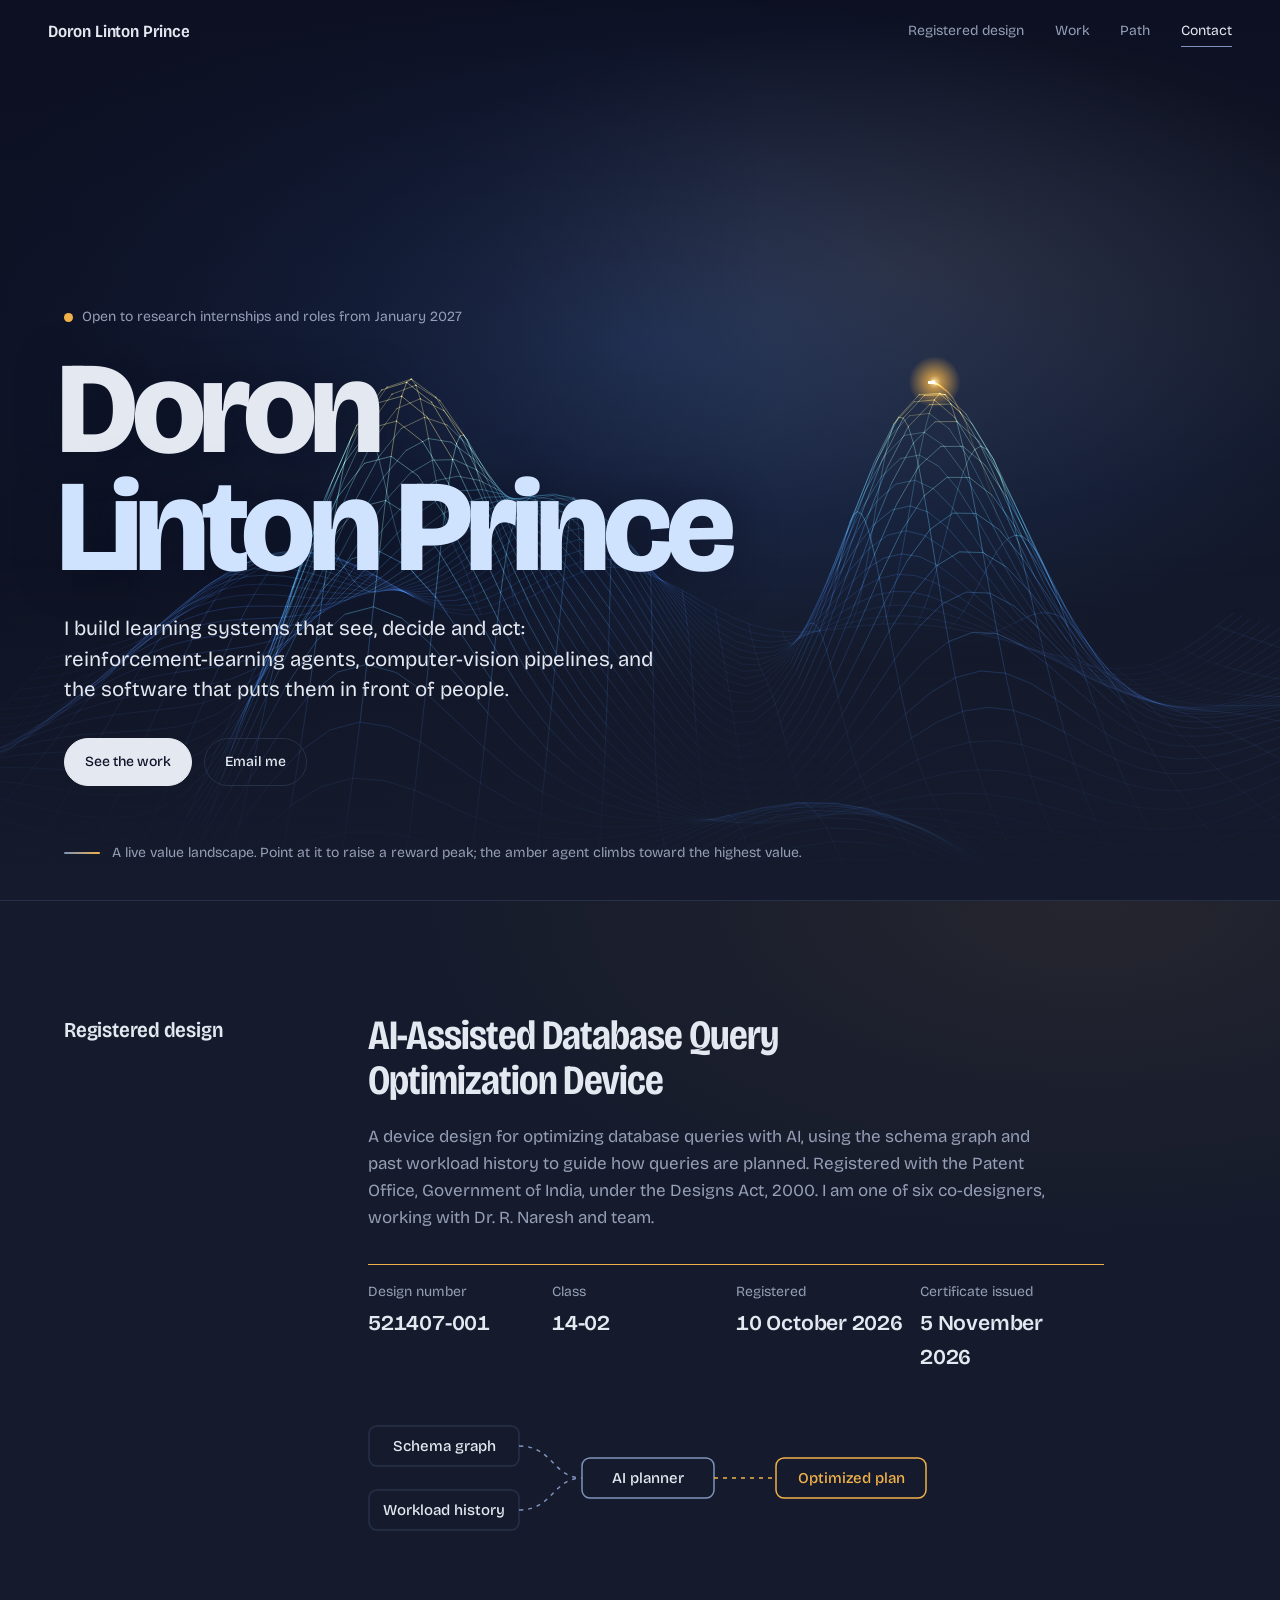
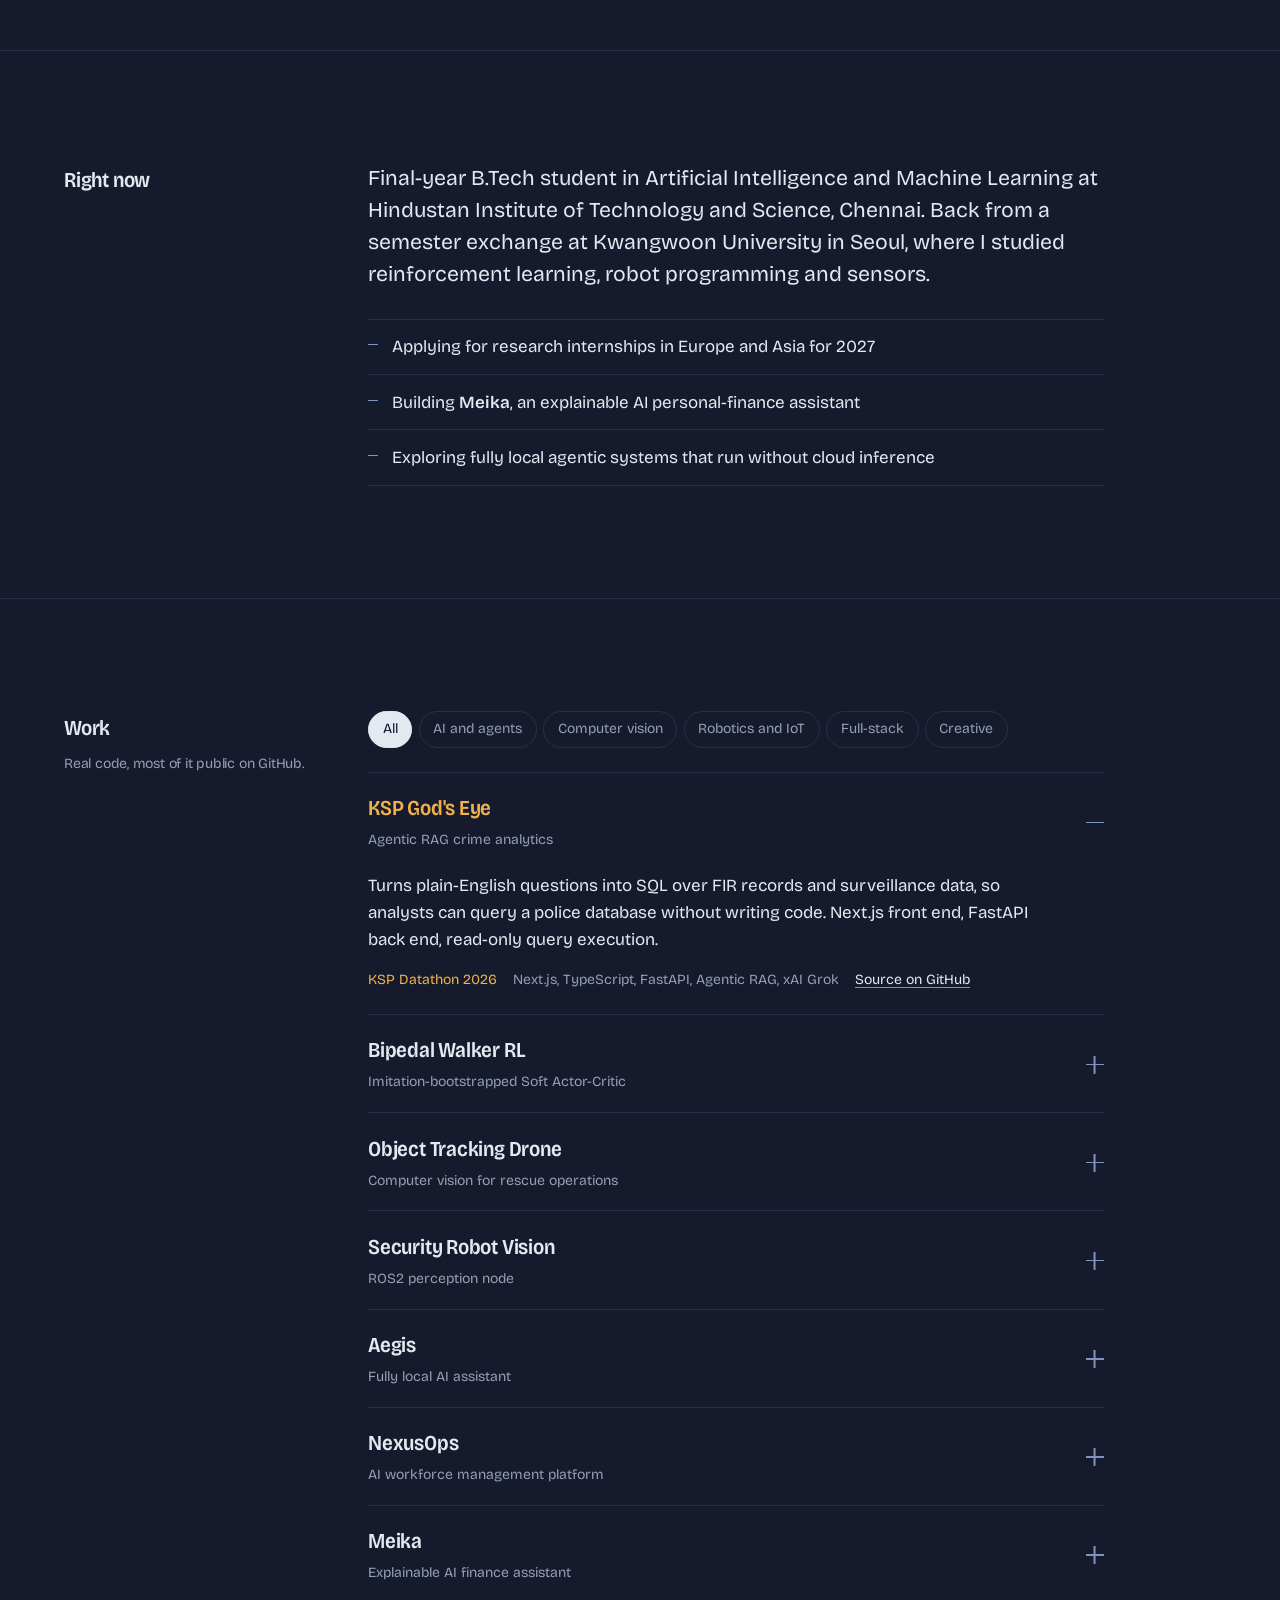
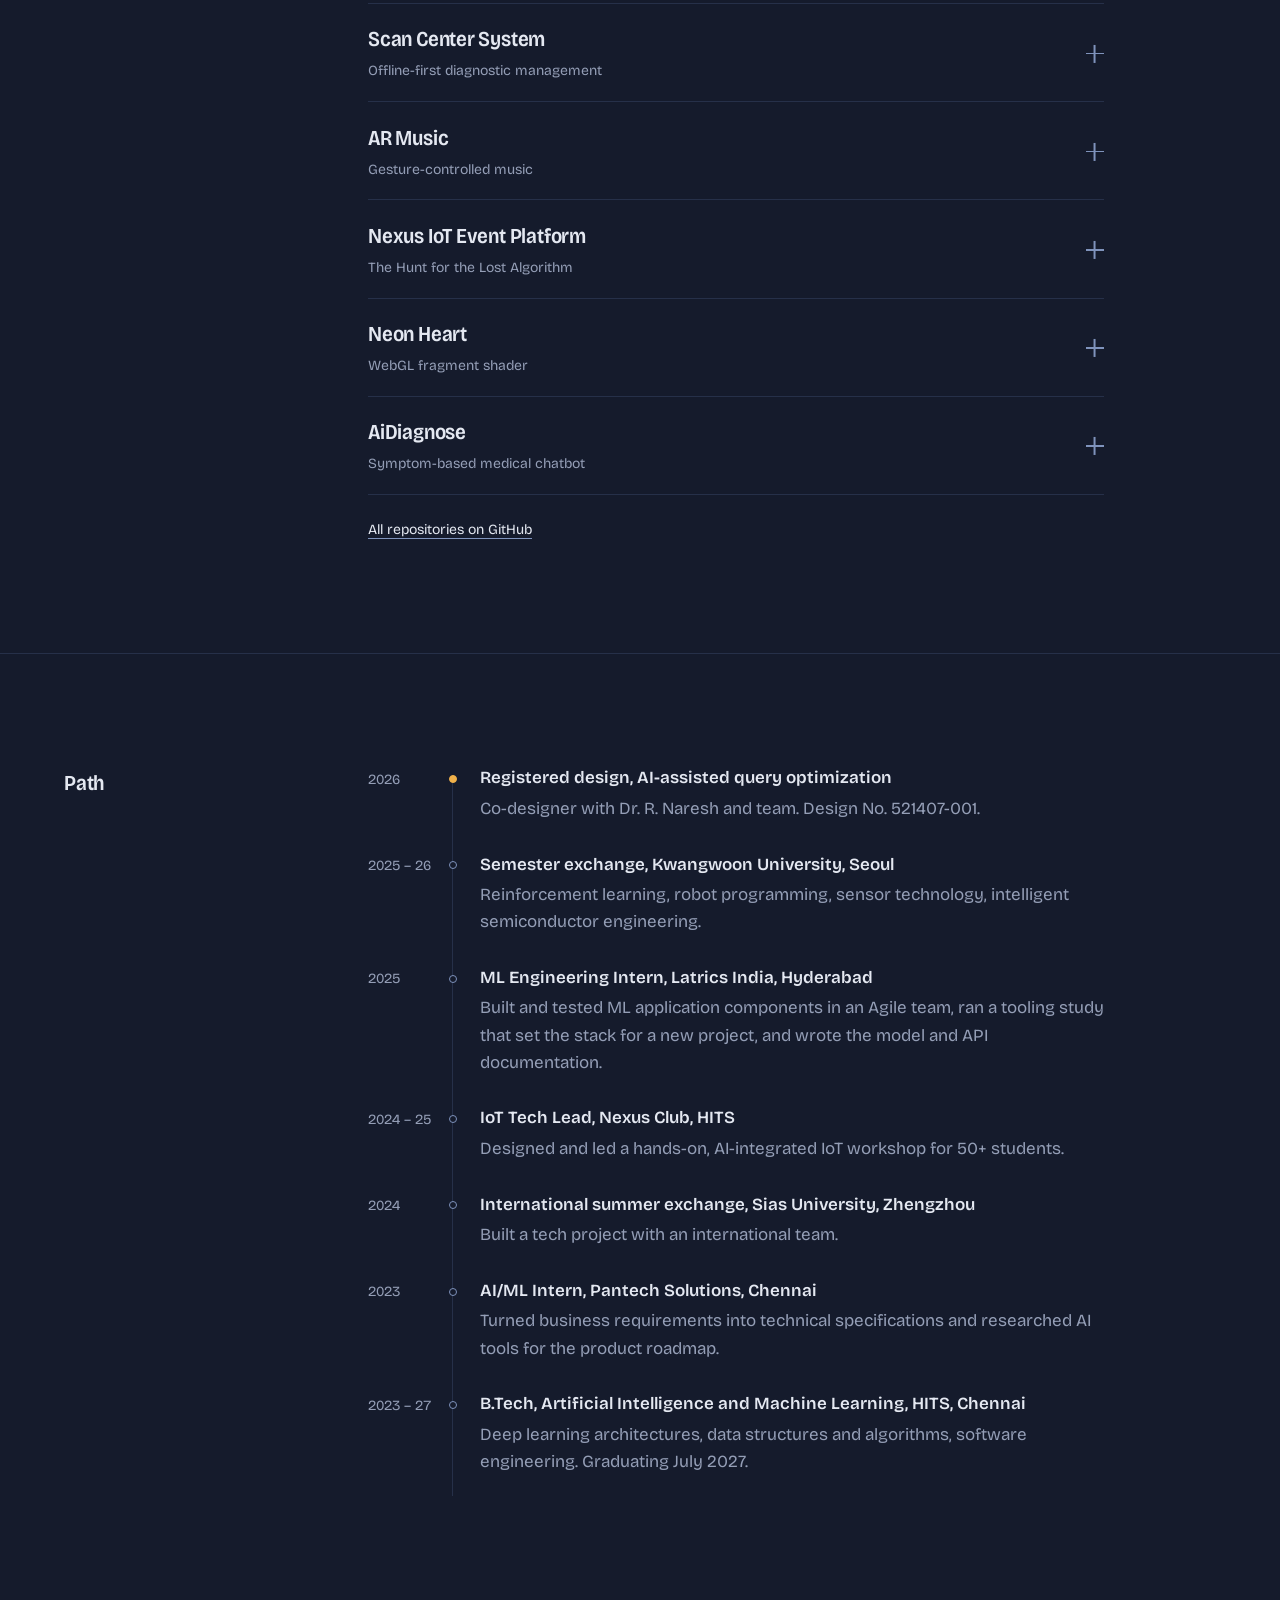
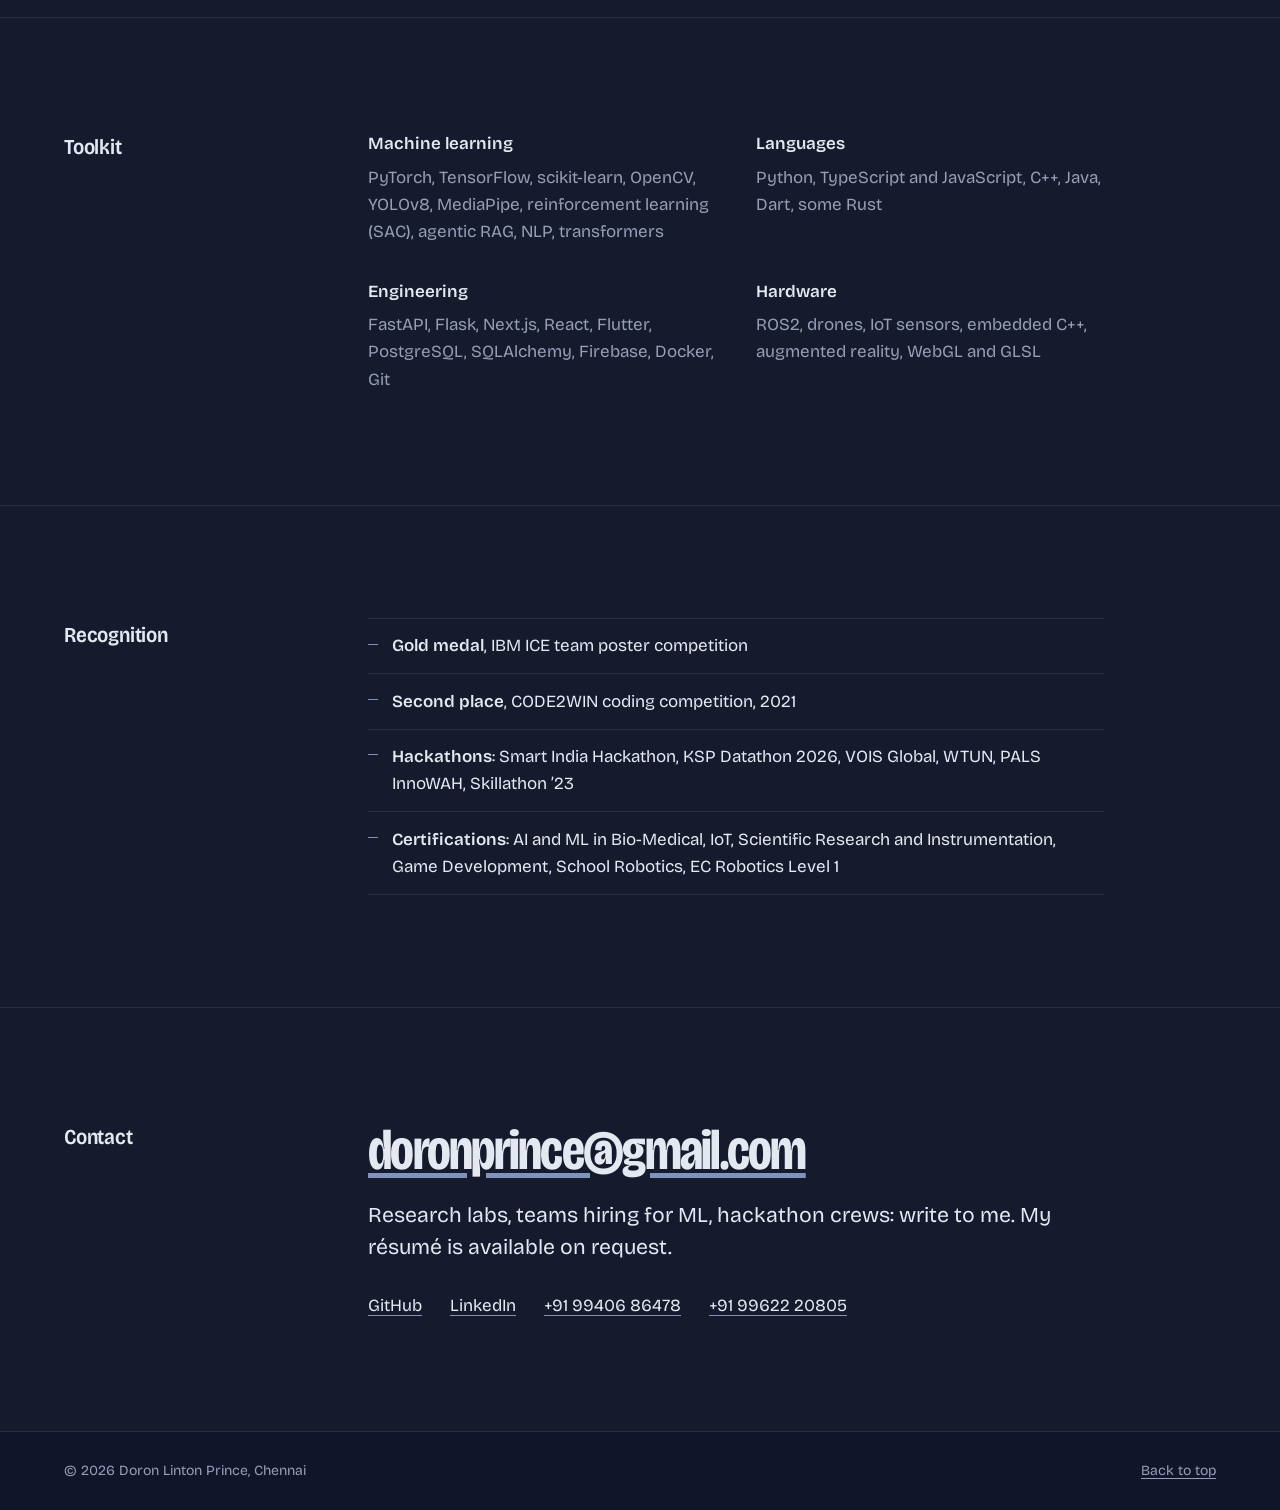
==== commit 05b16615: "Review fixes: ease the cursor reward peak, use a summary social card The peak popped in at full heig" ====
--- a/index.html
+++ b/index.html
@@ -12,7 +12,7 @@
 <meta property="og:url" content="https://doronlintonprince.me/">
 <meta property="og:title" content="Doron Linton Prince — AI &amp; Machine Learning">
 <meta property="og:description" content="Reinforcement learning, computer vision and agentic systems. Registered design for an AI-assisted database query optimization device.">
-<meta name="twitter:card" content="summary_large_image">
+<meta name="twitter:card" content="summary">
 
 <link rel="preconnect" href="https://fonts.googleapis.com">
 <link rel="preconnect" href="https://fonts.gstatic.com" crossorigin>
